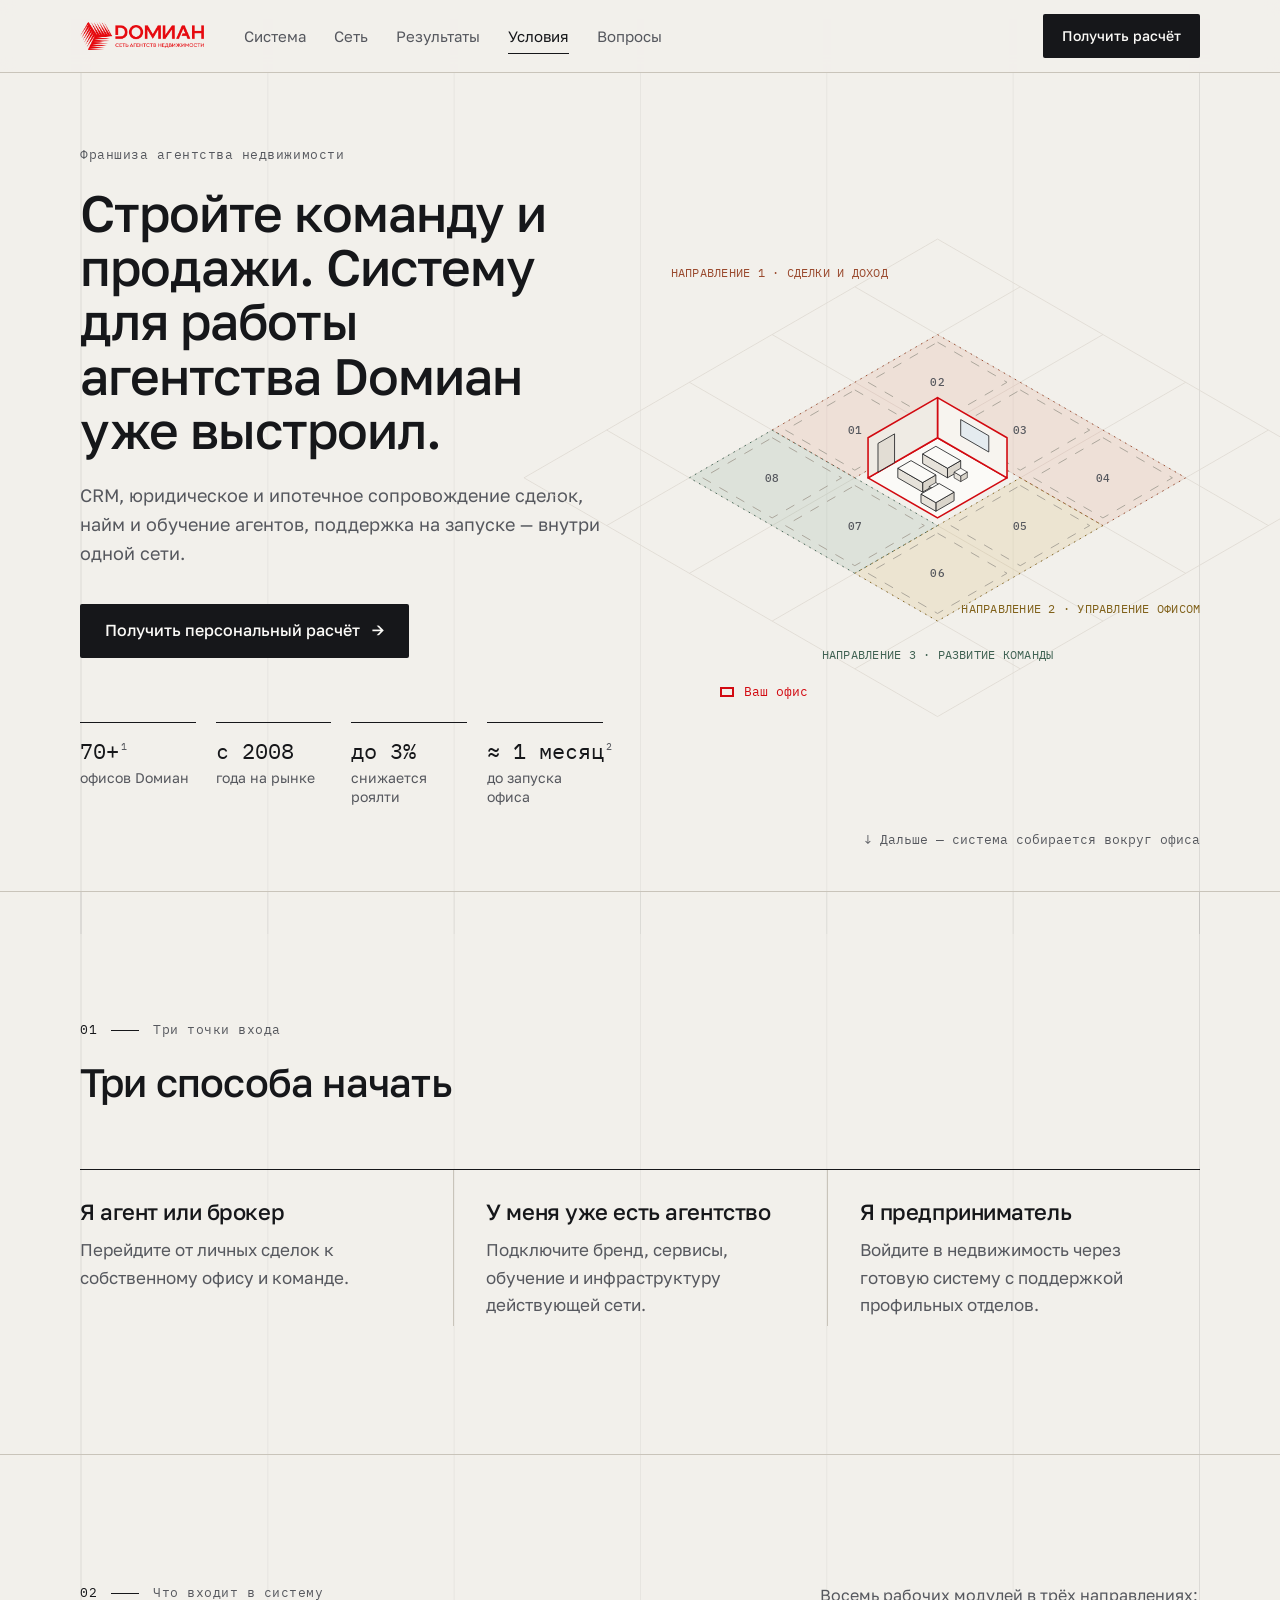
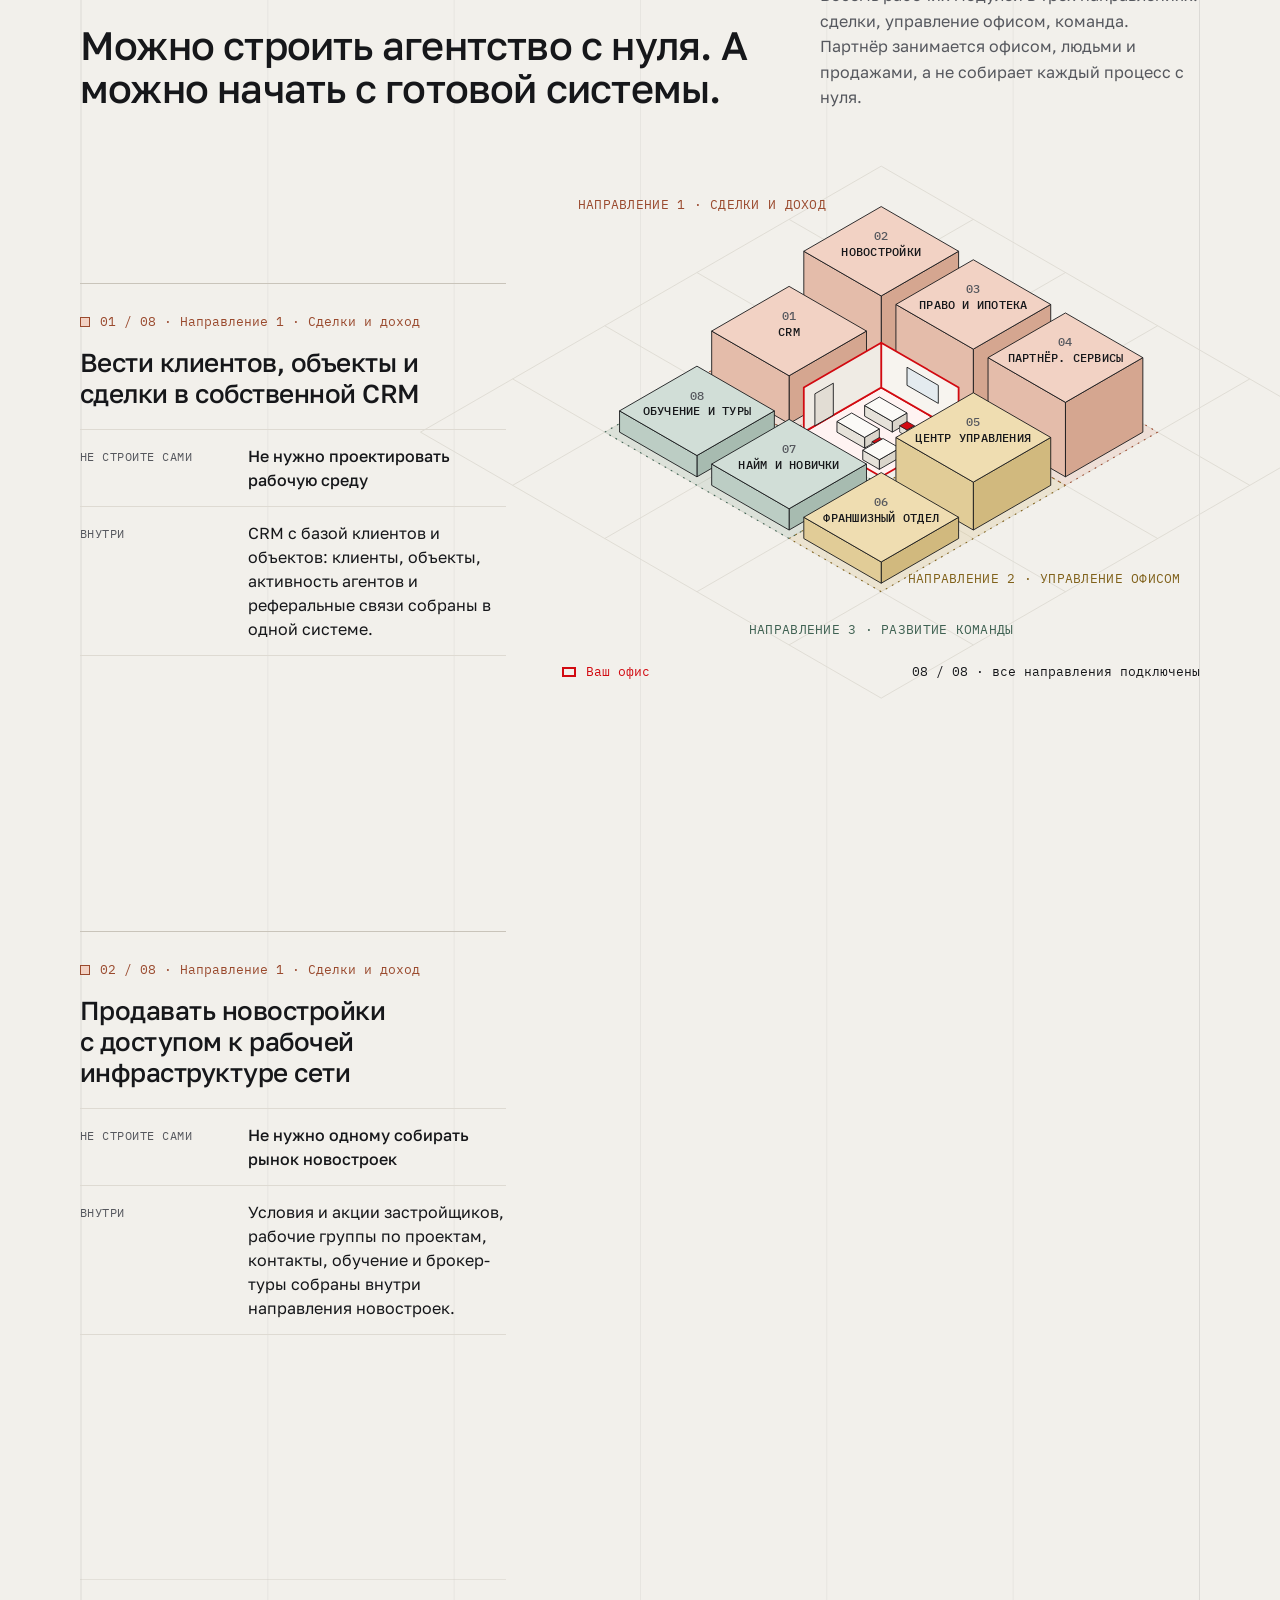
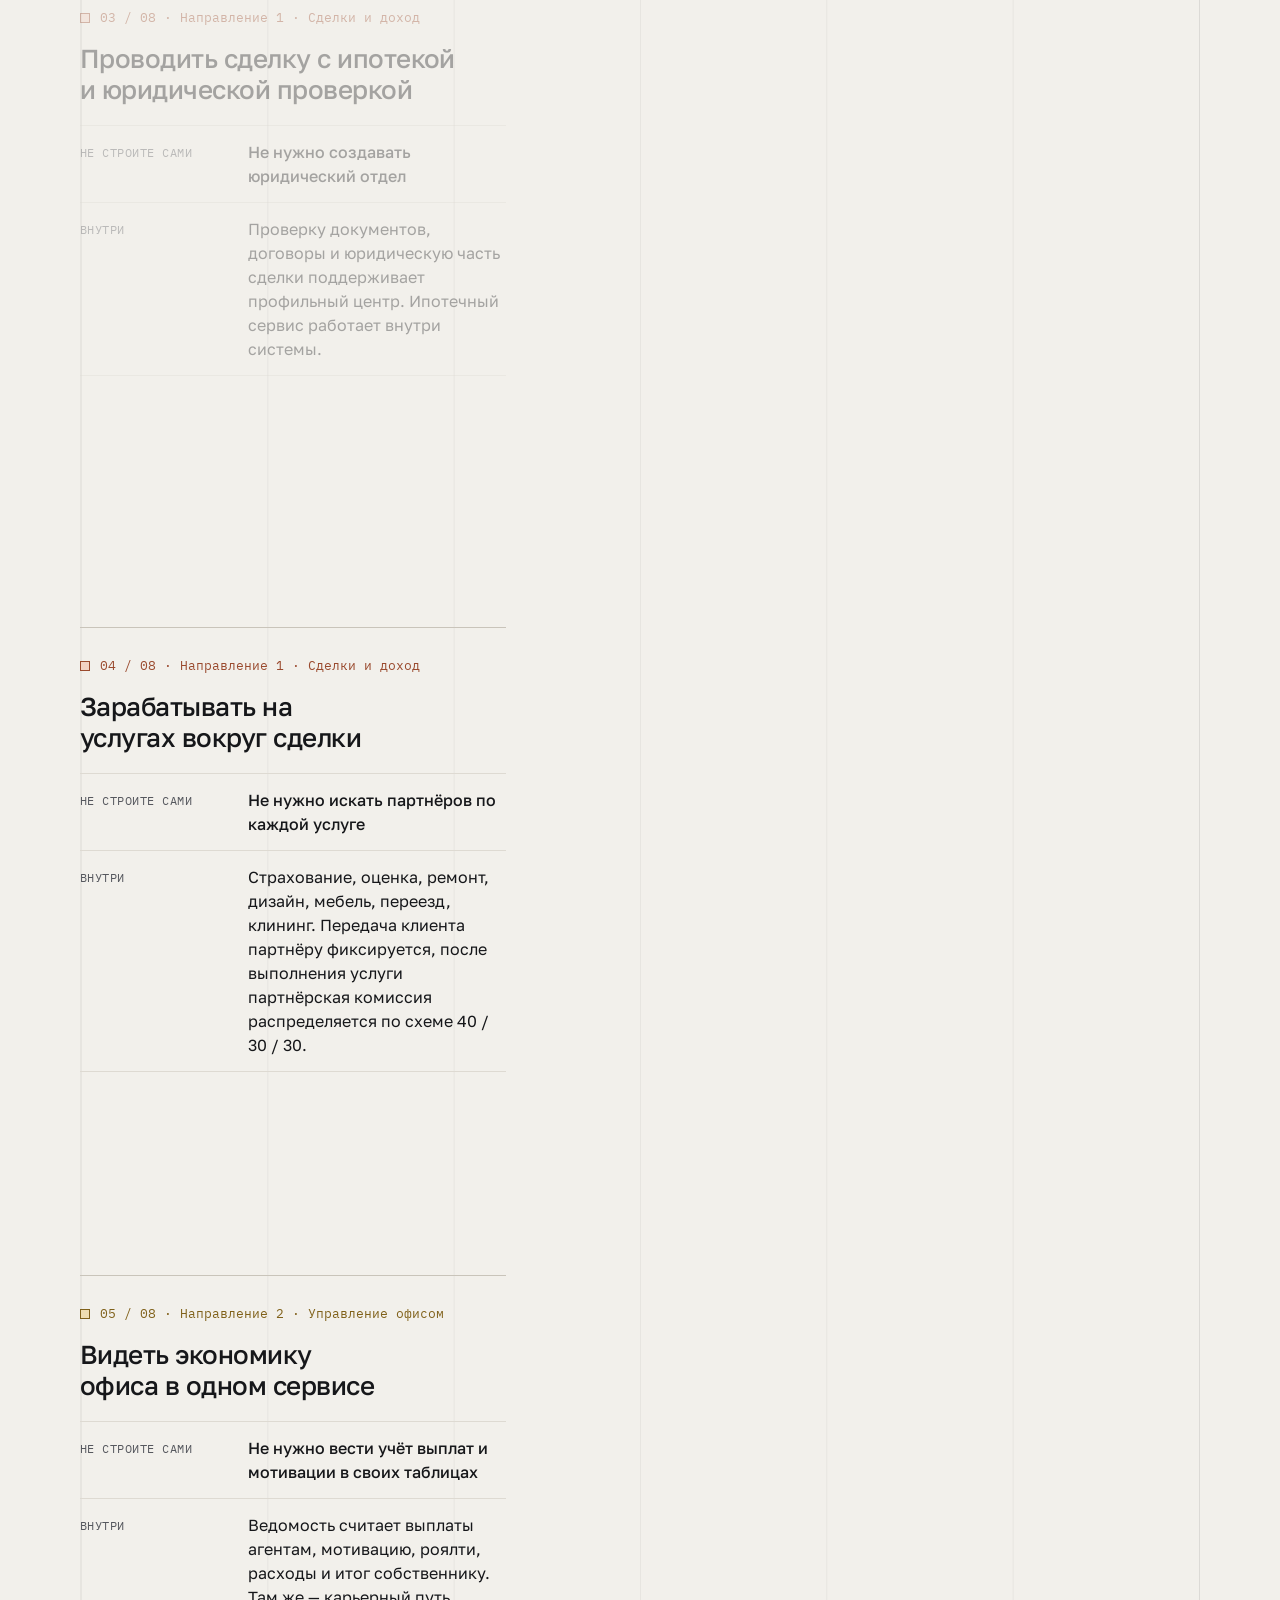
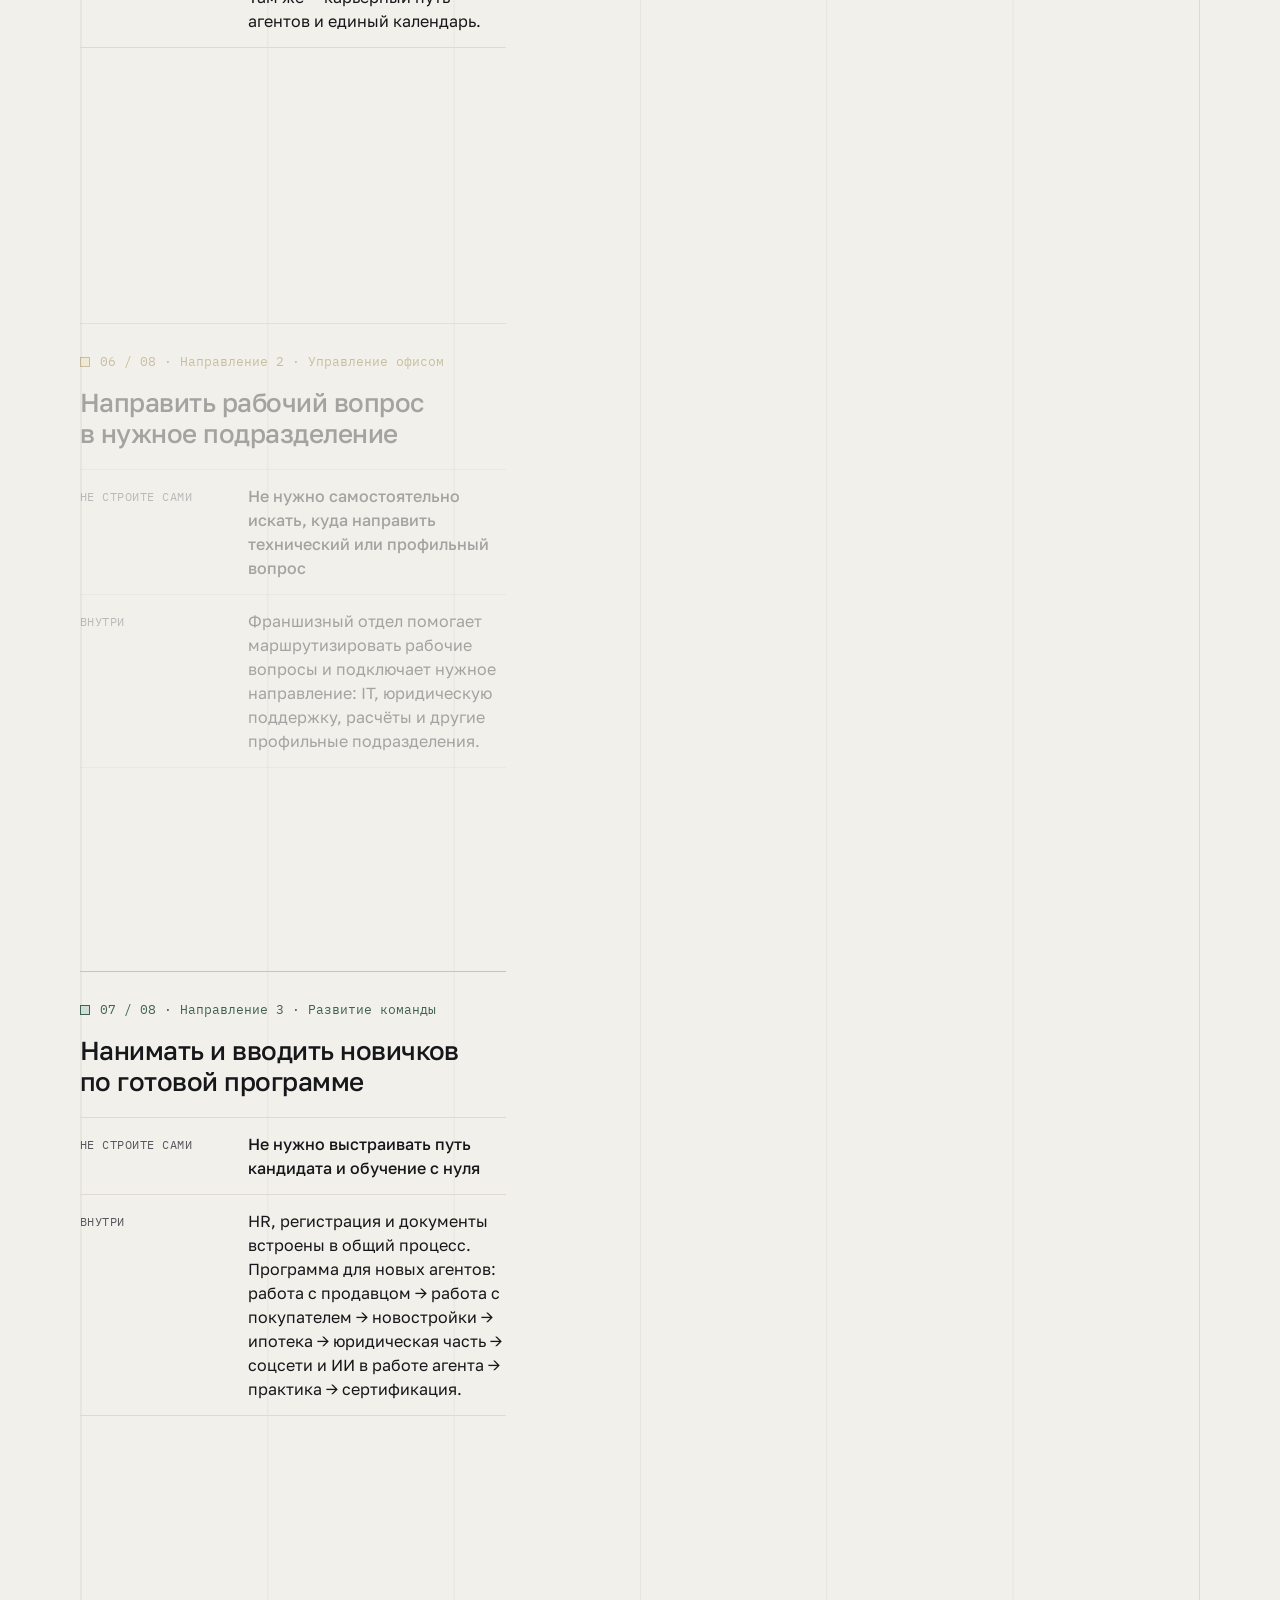
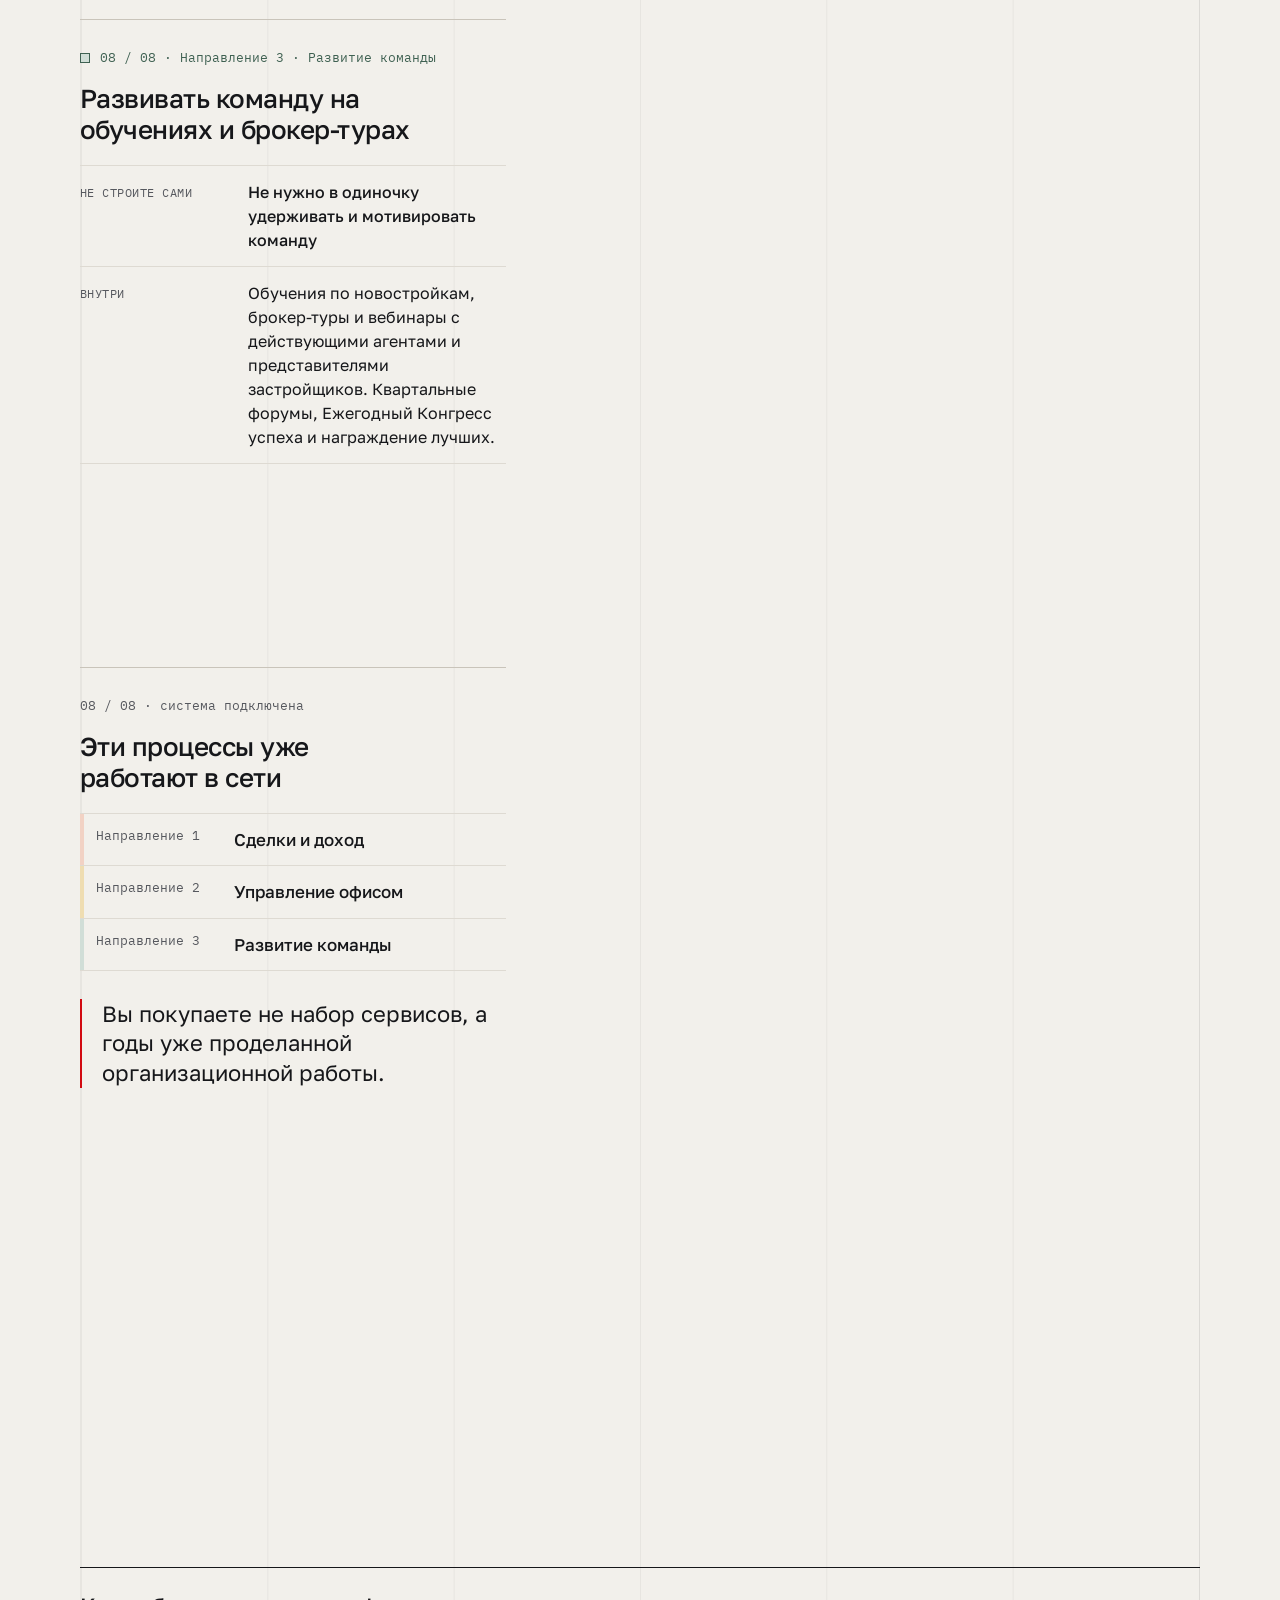
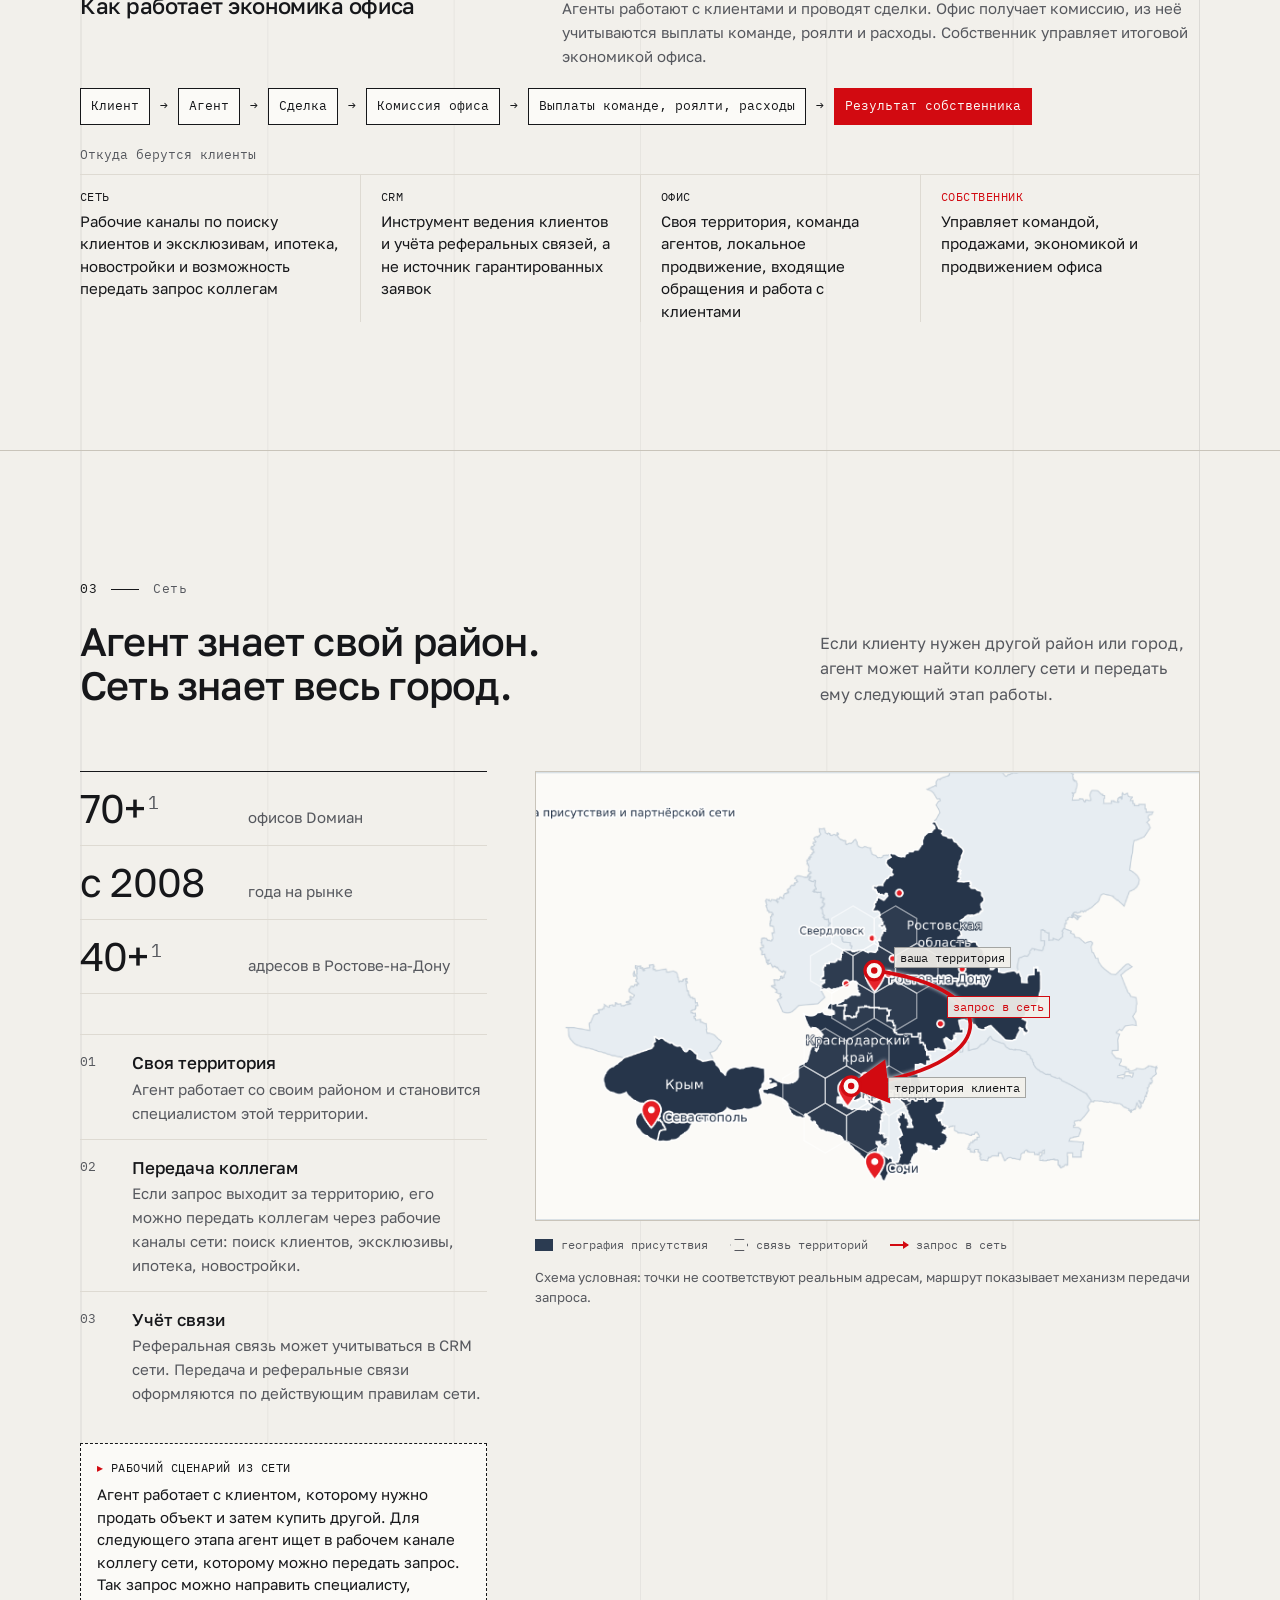
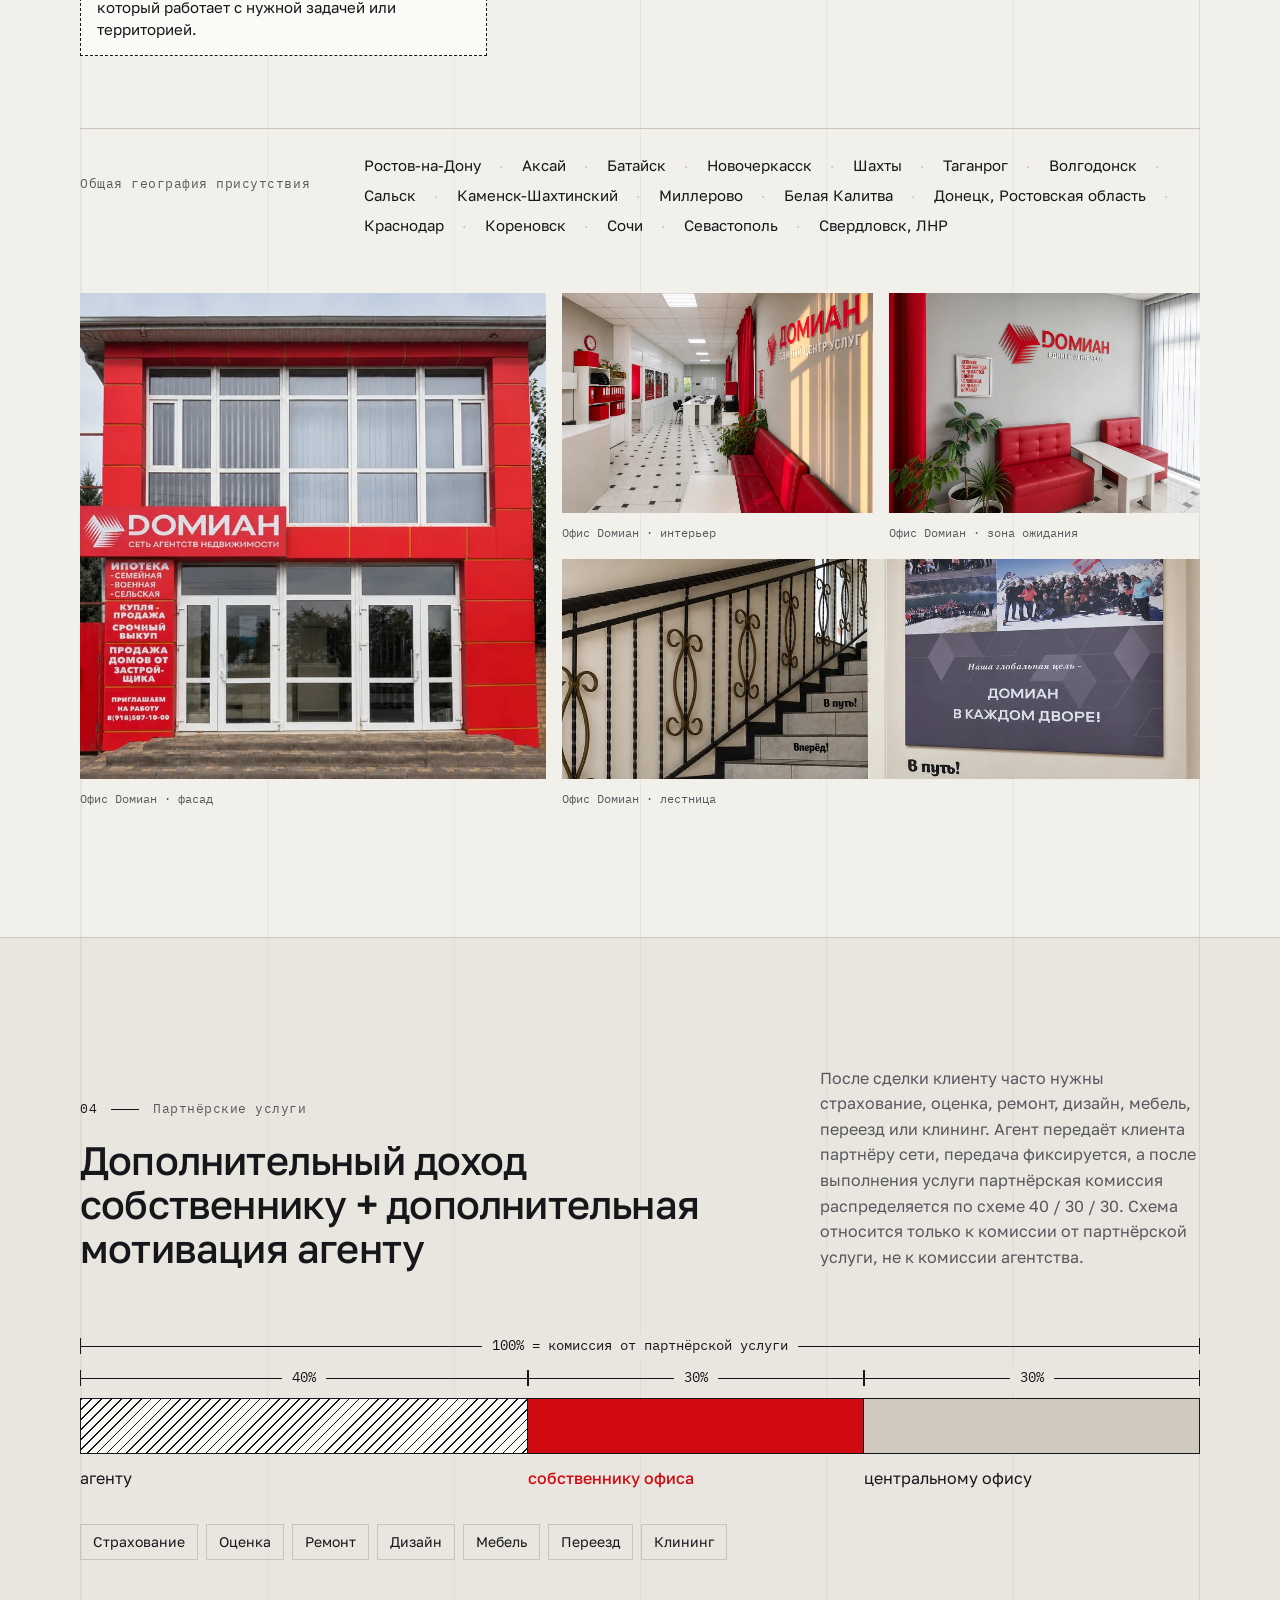
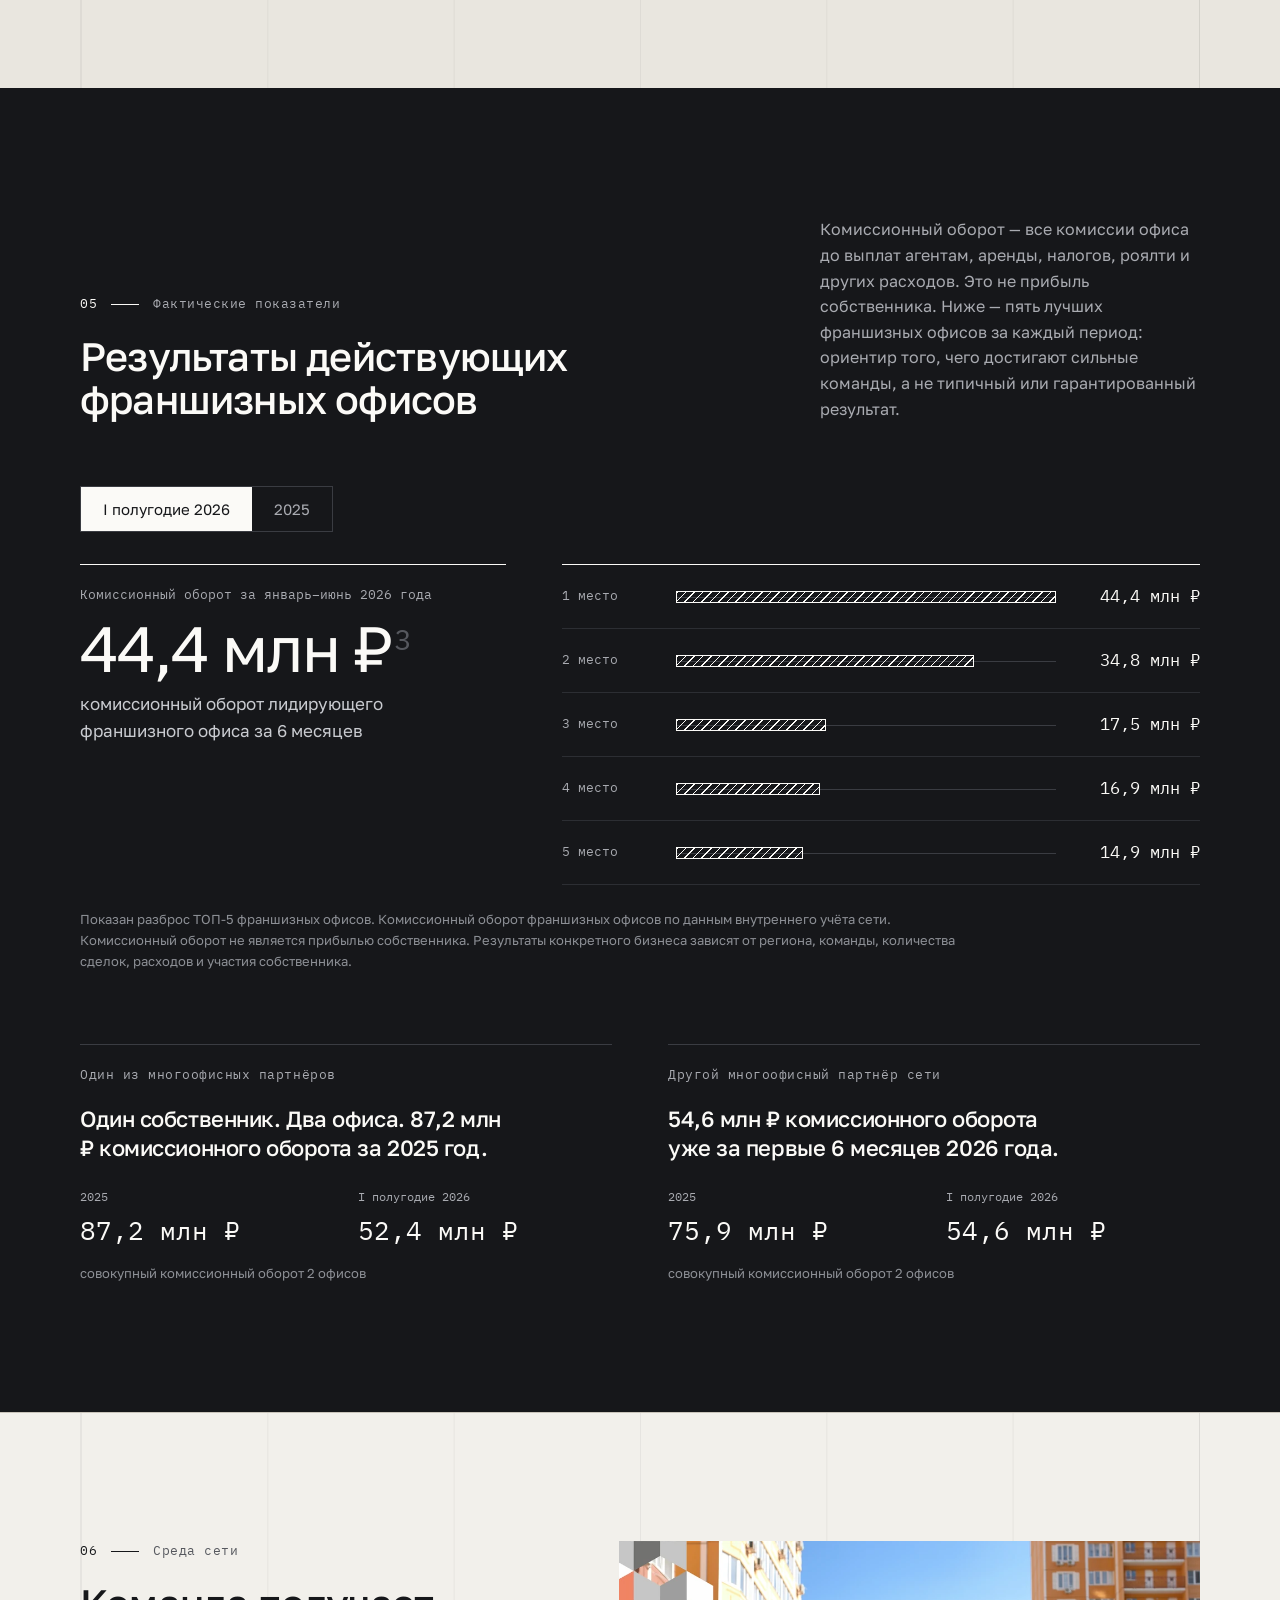
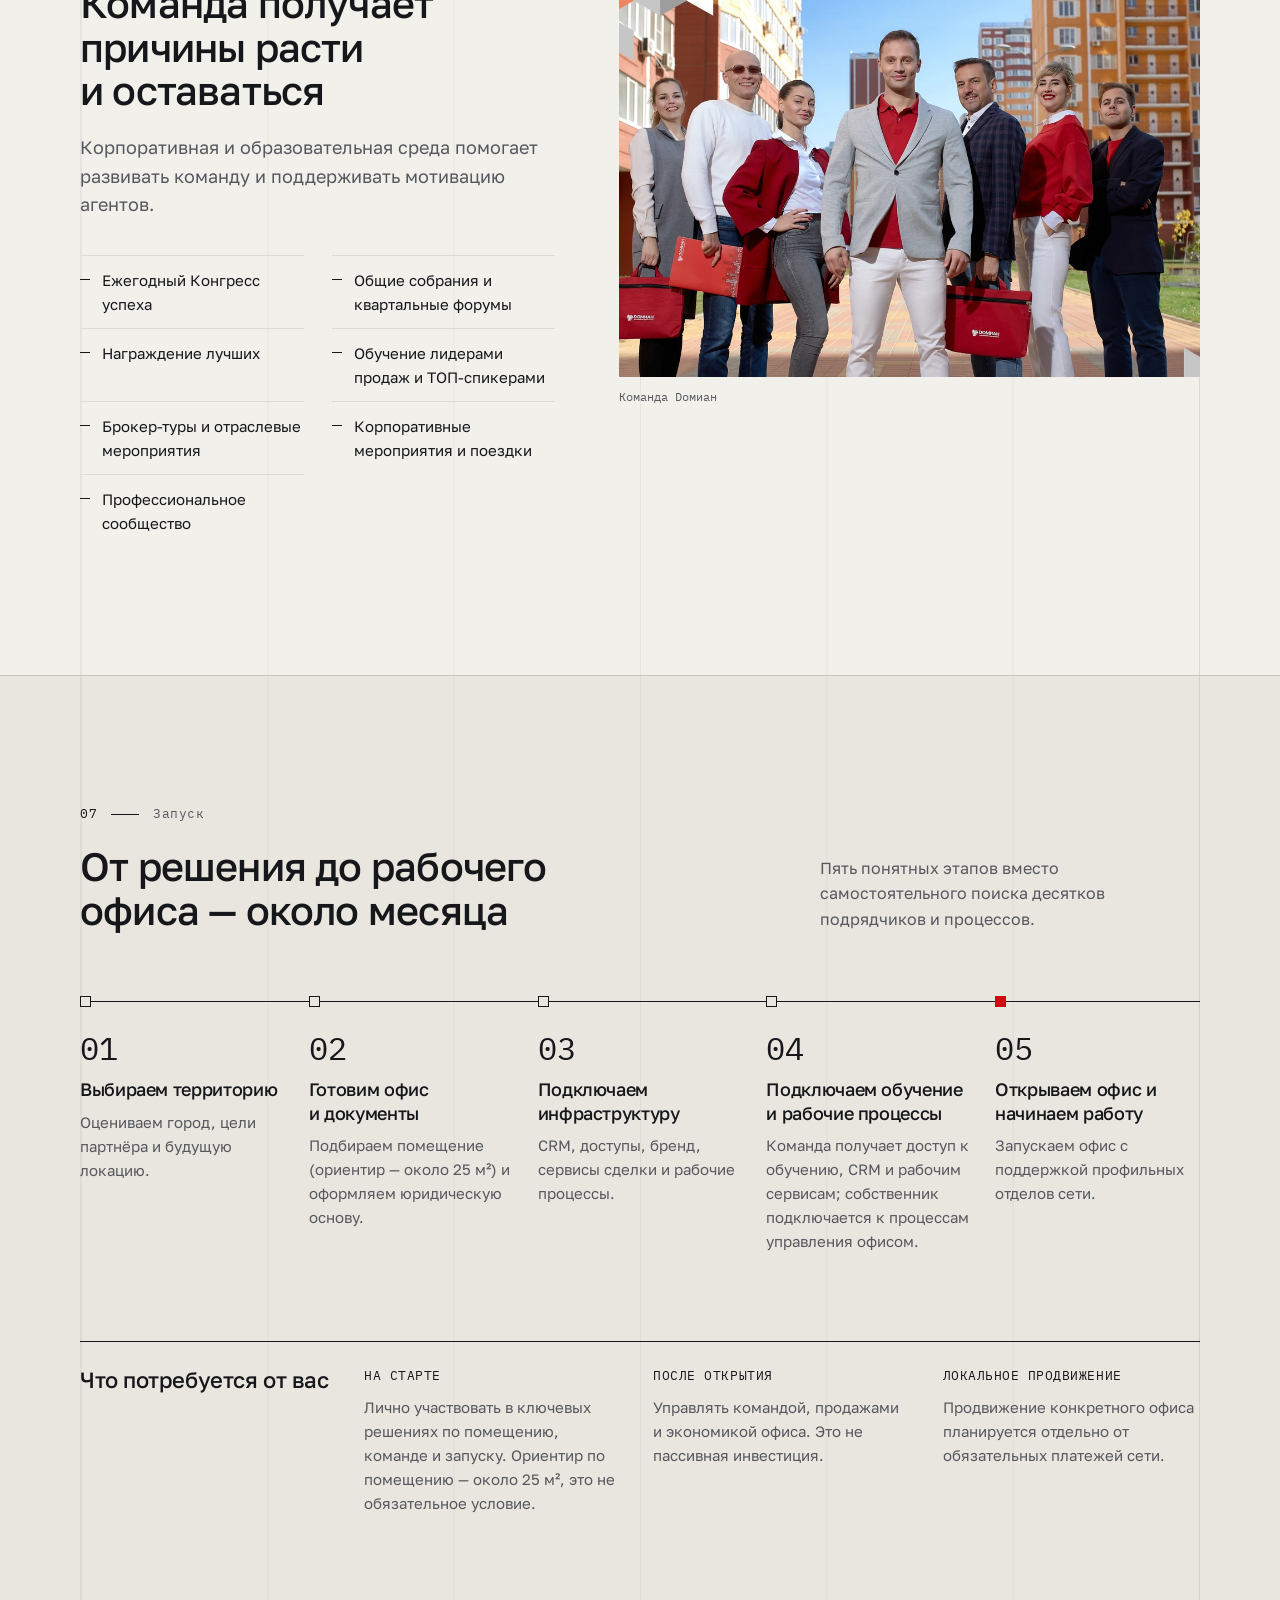
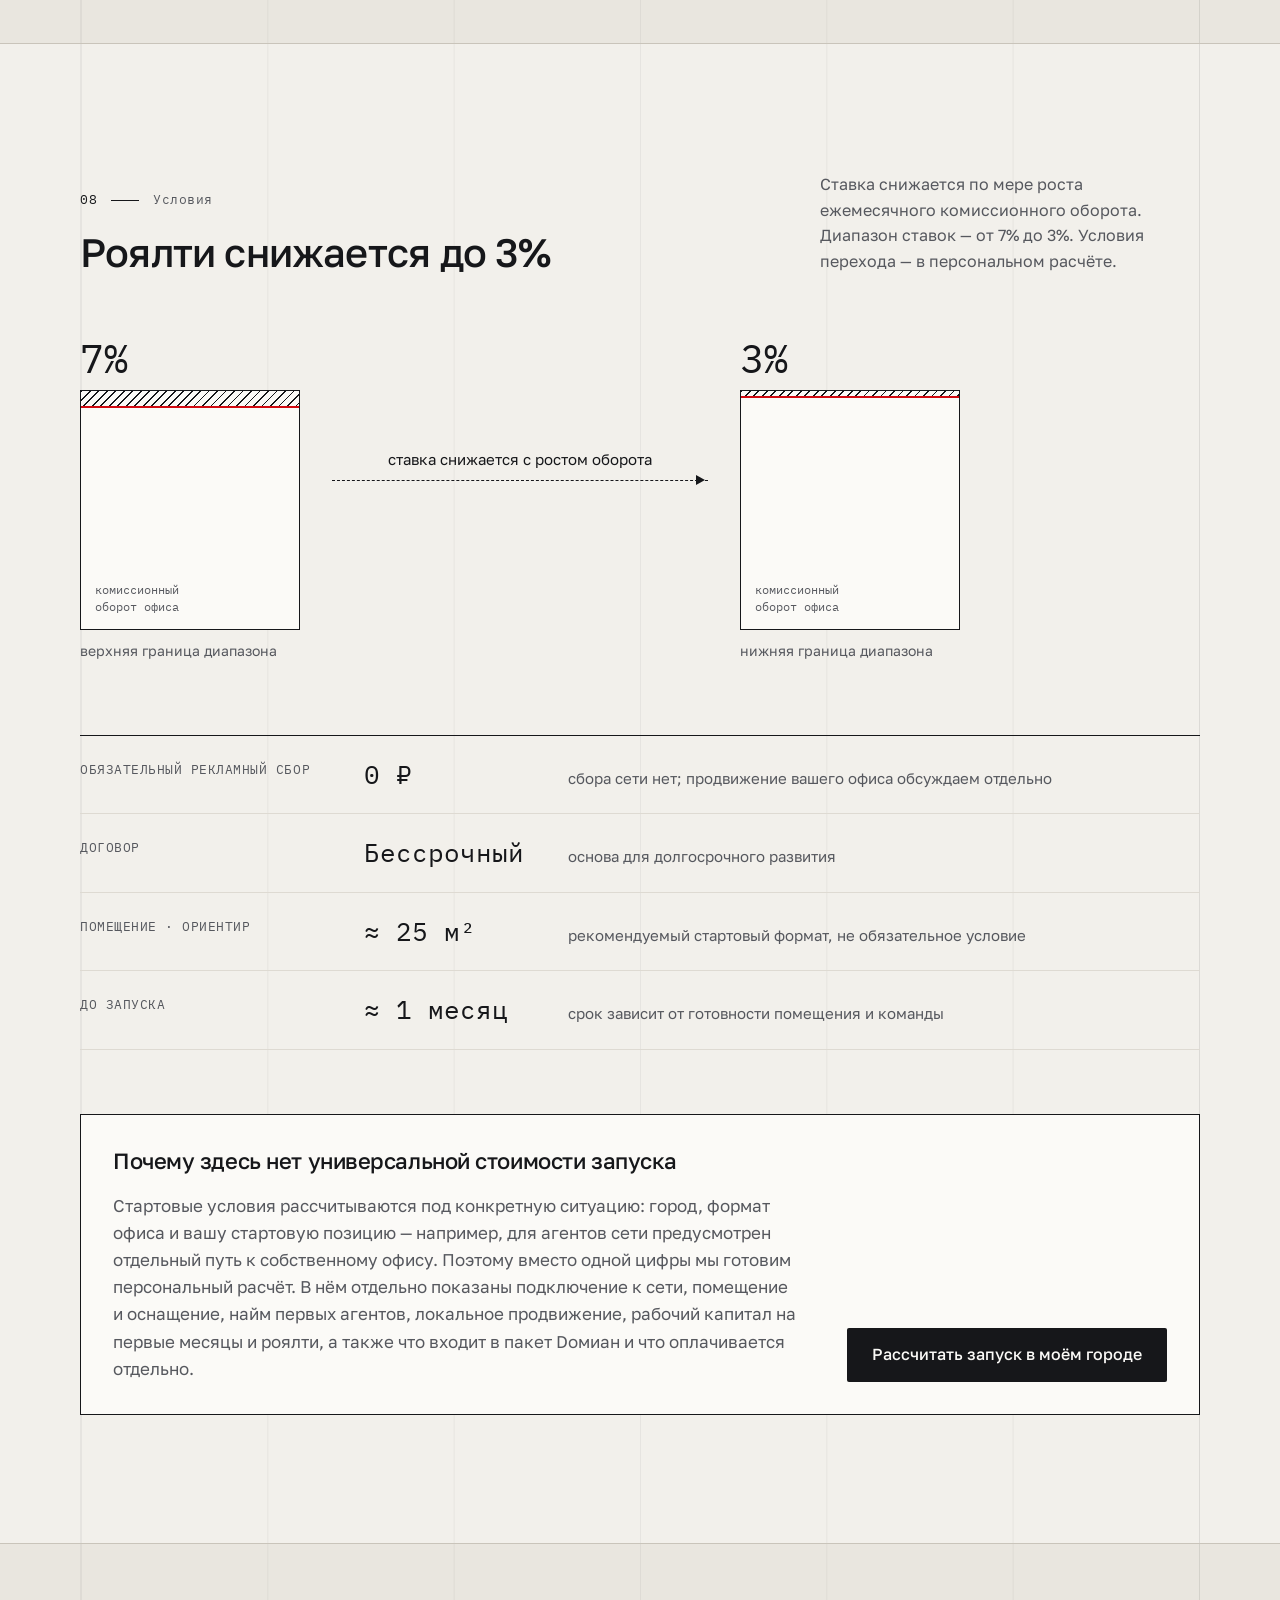
==== index.html @ 67748fcd "Сеть: объединить карту и уточнить клиентский сценарий" ====
<!DOCTYPE html>
<html lang="ru">
<head>
  <meta charset="utf-8">
  <meta name="viewport" content="width=device-width, initial-scale=1">
  <meta name="theme-color" content="#F2F0EB">
  <meta name="description" content="Франшиза агентства недвижимости Dомиан: собственный офис внутри работающей системы — собственная CRM, юридический и ипотечный сервисы, обучение, HR, новостройки и сеть 70+ офисов.">
  <meta property="og:type" content="website">
  <meta property="og:locale" content="ru_RU">
  <meta property="og:title" content="Франшиза агентства недвижимости Dомиан">
  <meta property="og:description" content="Собственный офис внутри работающей системы Dомиан: инфраструктура, сеть и поддержка на каждом этапе.">
  <meta name="twitter:card" content="summary_large_image">
  <title>Франшиза агентства недвижимости Dомиан</title>
  <link rel="icon" href="assets/images/favicon.svg" type="image/svg+xml">
  <link rel="preconnect" href="https://fonts.googleapis.com">
  <link rel="preconnect" href="https://fonts.gstatic.com" crossorigin>
  <link rel="stylesheet" href="https://fonts.googleapis.com/css2?family=Golos+Text:wght@400;500;600&family=IBM+Plex+Mono:wght@400;500&display=swap">
  <link rel="stylesheet" href="assets/css/styles.css?v=20260927-final1">
  <script src="assets/js/content.js?v=20260927-final1" defer></script>
  <script src="assets/js/app.js?v=20260927-final1" defer></script>
</head>
<body>
  <a class="skip-link" href="#main-content">Перейти к содержанию</a>

  <header class="site-header" data-header>
    <div class="container header-inner">
      <a class="brand" href="#top" aria-label="Dомиан — на главную">
        <img src="assets/images/logo-domian-red.png" alt="Dомиан — сеть агентств недвижимости" width="828" height="186">
      </a>
      <nav class="desktop-nav" aria-label="Основная навигация">
        <a href="#system">Система</a>
        <a href="#network">Сеть</a>
        <a href="#results">Результаты</a>
        <a href="#conditions">Условия</a>
        <a href="#faq">Вопросы</a>
      </nav>
      <a class="header-pdf" data-pdf hidden><span data-cta-label="pdf">Скачать подробное КП</span></a>
      <a class="button button-ink header-cta" href="#contact"><span>Получить расчёт</span></a>
      <button class="menu-toggle" type="button" aria-expanded="false" aria-controls="mobile-menu" aria-label="Открыть меню"><span></span><span></span><span></span></button>
    </div>
    <nav class="mobile-nav" id="mobile-menu" aria-label="Мобильная навигация" hidden>
      <div class="container mobile-nav-inner">
        <a href="#entry">Кому подходит</a>
        <a href="#system">Что входит в систему</a>
        <a href="#network">Сеть</a>
        <a href="#results">Результаты офисов</a>
        <a href="#launch">Запуск</a>
        <a href="#conditions">Условия</a>
        <a href="#faq">Вопросы</a>
        <a href="#contact">Получить расчёт</a>
      </div>
    </nav>
  </header>

  <main id="main-content">
    <!-- 01 · Вход -->
    <section class="hero" id="top" aria-labelledby="hero-title">
      <div class="container hero-layout">
        <div class="hero-copy">
          <p class="kicker">Франшиза агентства недвижимости</p>
          <h1 id="hero-title">Стройте команду и продажи. Систему для работы агентства Dомиан уже выстроил.</h1>
          <p class="hero-lead">CRM, юридическое и ипотечное сопровождение сделок, найм и обучение агентов, поддержка на запуске — внутри одной сети.</p>
          <div class="hero-actions">
            <a class="button button-ink" href="#contact"><span data-cta-label="primary">Получить персональный расчёт</span><span aria-hidden="true">→</span></a>
            <a class="text-link" data-pdf hidden><span data-cta-label="pdf">Скачать подробное КП</span></a>
          </div>
          <dl class="facts" id="hero-facts" aria-label="Основные показатели франшизы"></dl>
          <p class="membership" id="membership"></p>
        </div>
        <figure class="hero-plan" aria-hidden="true">
          <div class="iso" id="hero-iso"></div>
          <figcaption class="office-key">Ваш офис</figcaption>
        </figure>
      </div>
      <p class="container scroll-hint" aria-hidden="true">↓ Дальше — система собирается вокруг офиса</p>
    </section>

    <!-- Три точки входа -->
    <section class="section" id="entry" aria-labelledby="entry-title">
      <div class="container">
        <header class="section-head">
          <p class="kicker"><span class="kicker-num">01</span>Три точки входа</p>
          <h2 id="entry-title">Три способа начать</h2>
        </header>
        <div class="entry-grid">
          <article><h3>Я агент или брокер</h3><p>Перейдите от личных сделок к собственному офису и команде.</p></article>
          <article><h3>У меня уже есть агентство</h3><p>Подключите бренд, сервисы, обучение и инфраструктуру действующей сети.</p></article>
          <article><h3>Я предприниматель</h3><p>Войдите в недвижимость через готовую систему с поддержкой профильных отделов.</p></article>
        </div>
      </div>
    </section>

    <!-- 02 · Система -->
    <section class="section system" id="system" aria-labelledby="system-title">
      <div class="container">
        <header class="section-head section-head-split">
          <div>
            <p class="kicker"><span class="kicker-num">02</span>Что входит в систему</p>
            <h2 id="system-title">Можно строить агентство с нуля. А можно начать с готовой системы.</h2>
          </div>
          <p>Восемь рабочих модулей в трёх направлениях: сделки, управление офисом, команда. Партнёр занимается офисом, людьми и продажами, а не собирает каждый процесс с нуля.</p>
        </header>
        <div class="system-layout">
          <div class="system-steps" id="system-steps"></div>
          <figure class="system-figure" aria-hidden="true">
            <div class="system-sticky">
              <div class="iso" id="system-iso"></div>
              <figcaption class="system-legend"><span class="office-key">Ваш офис</span><span id="system-legend"></span></figcaption>
            </div>
          </figure>
        </div>
        <div class="model" aria-labelledby="model-title">
          <div class="model-head">
            <h3 id="model-title">Как работает экономика офиса</h3>
            <p>Агенты работают с клиентами и проводят сделки. Офис получает комиссию, из неё учитываются выплаты команде, роялти и расходы. Собственник управляет итоговой экономикой офиса.</p>
          </div>
          <ol class="model-flow" aria-label="Путь денег в офисе">
            <li><span class="box">Клиент</span><span class="arr" aria-hidden="true">→</span></li>
            <li><span class="box">Агент</span><span class="arr" aria-hidden="true">→</span></li>
            <li><span class="box">Сделка</span><span class="arr" aria-hidden="true">→</span></li>
            <li><span class="box">Комиссия офиса</span><span class="arr" aria-hidden="true">→</span></li>
            <li><span class="box">Выплаты команде, роялти, расходы</span><span class="arr" aria-hidden="true">→</span></li>
            <li class="is-yours"><span class="box">Результат собственника</span></li>
          </ol>
          <div class="model-roles">
            <p class="model-roles-title">Откуда берутся клиенты</p>
            <dl>
              <div><dt>Сеть</dt><dd>Рабочие каналы по поиску клиентов и эксклюзивам, ипотека, новостройки и возможность передать запрос коллегам</dd></div>
              <div><dt>CRM</dt><dd>Инструмент ведения клиентов и учёта реферальных связей, а не источник гарантированных заявок</dd></div>
              <div><dt>Офис</dt><dd>Своя территория, команда агентов, локальное продвижение, входящие обращения и работа с клиентами</dd></div>
              <div class="is-yours"><dt>Собственник</dt><dd>Управляет командой, продажами, экономикой и продвижением офиса</dd></div>
            </dl>
          </div>
        </div>
      </div>
    </section>

    <!-- 03 · Сеть -->
    <section class="section network" id="network" aria-labelledby="network-title">
      <div class="container">
        <header class="section-head section-head-split">
          <div>
            <p class="kicker"><span class="kicker-num">03</span>Сеть</p>
            <h2 id="network-title">Агент знает свой район. Сеть знает весь город.</h2>
          </div>
          <p>Если клиенту нужен другой район или город, агент может найти коллегу сети и передать ему следующий этап работы.</p>
        </header>
        <div class="network-layout">
          <div class="network-copy">
            <dl class="metrics" id="network-metrics"></dl>
            <ol class="route-steps">
              <li><span>01</span><div><strong>Своя территория</strong><p>Агент работает со своим районом и становится специалистом этой территории.</p></div></li>
              <li><span>02</span><div><strong>Передача коллегам</strong><p>Если запрос выходит за территорию, его можно передать коллегам через рабочие каналы сети: поиск клиентов, эксклюзивы, ипотека, новостройки.</p></div></li>
              <li><span>03</span><div><strong>Учёт связи</strong><p>Реферальная связь может учитываться в CRM сети. Передача и реферальные связи оформляются по действующим правилам сети.</p></div></li>
            </ol>
            <aside class="field-note" aria-label="Рабочий сценарий из сети">
              <p class="field-note-label">Рабочий сценарий из сети</p>
              <p>Агент работает с клиентом, которому нужно продать объект и затем купить другой. Для следующего этапа агент ищет в рабочем канале коллегу сети, которому можно передать запрос. Так запрос можно направить специалисту, который работает с нужной задачей или территорией.</p>
            </aside>
          </div>
          <figure class="density">
            <div class="density-map" role="img" aria-label="Схема географии присутствия Dомиан: выделены Ростовская область, Краснодарский край и Крым. Сотовая сетка показывает связь территорий, маршрут — как запрос можно направить из одной территории в другую через сеть.">
              <svg class="network-map-svg" viewBox="0 0 2130 970" preserveAspectRatio="xMidYMid slice" xmlns="http://www.w3.org/2000/svg" focusable="false" aria-hidden="true">
                <defs>
                  <polygon id="network-hex" points="0,-54 46,-27 46,27 0,54 -46,27 -46,-27"></polygon>
                  <marker id="network-arrow" markerWidth="14" markerHeight="14" refX="11" refY="7" orient="auto" markerUnits="strokeWidth">
                    <path d="M1 1 12 7 1 13Z"></path>
                  </marker>
                </defs>
                <image href="assets/images/presence-map.png" x="0" y="0" width="2130" height="970" preserveAspectRatio="none"></image>
                <g class="network-hexes" aria-hidden="true">
                  <use href="#network-hex" transform="translate(1080 425)"></use>
                  <use href="#network-hex" transform="translate(988 425)"></use>
                  <use href="#network-hex" transform="translate(1034 344)"></use>
                  <use href="#network-hex" transform="translate(1126 344)"></use>
                  <use href="#network-hex" transform="translate(1172 425)"></use>
                  <use href="#network-hex" transform="translate(1126 506)"></use>
                  <use href="#network-hex" transform="translate(1034 506)"></use>
                  <use href="#network-hex" transform="translate(1020 690)"></use>
                  <use href="#network-hex" transform="translate(928 690)"></use>
                  <use href="#network-hex" transform="translate(974 609)"></use>
                  <use href="#network-hex" transform="translate(1066 609)"></use>
                  <use href="#network-hex" transform="translate(1112 690)"></use>
                  <use href="#network-hex" transform="translate(1066 771)"></use>
                  <use href="#network-hex" transform="translate(974 771)"></use>
                </g>
                <path class="network-route" pathLength="1" marker-end="url(#network-arrow)" d="M1080 430 C1370 470 1360 640 1030 680"></path>
                <g class="network-node network-node-source" transform="translate(1080 430)">
                  <circle r="20"></circle><circle r="7"></circle>
                </g>
                <g class="network-node network-node-target" transform="translate(1030 680)">
                  <circle r="20"></circle><circle r="7"></circle>
                </g>
              </svg>
              <span class="network-map-label network-map-label-source" aria-hidden="true">ваша территория</span>
              <span class="network-map-label network-map-label-route" aria-hidden="true">запрос в сеть</span>
              <span class="network-map-label network-map-label-target" aria-hidden="true">территория клиента</span>
            </div>
            <ul class="network-map-legend" aria-label="Условные обозначения карты">
              <li><span class="legend-region" aria-hidden="true"></span>география присутствия</li>
              <li><span class="legend-hex" aria-hidden="true"></span>связь территорий</li>
              <li><span class="legend-route" aria-hidden="true"></span>запрос в сеть</li>
            </ul>
            <figcaption>Схема условная: точки не соответствуют реальным адресам, маршрут показывает механизм передачи запроса.</figcaption>
          </figure>
        </div>
        <div class="geography">
          <p class="kicker">Общая география присутствия</p>
          <ul id="city-list" aria-label="Города общей географии присутствия"></ul>
        </div>
        <div class="photo-strip" aria-label="Реальная инфраструктура сети">
          <figure><img src="assets/images/office-shakhty-facade-960.webp" srcset="assets/images/office-shakhty-facade-960.webp 960w, assets/images/office-shakhty-facade-1448.webp 1448w" sizes="(max-width: 700px) 78vw, 30vw" alt="Фасад офиса Dомиан" width="960" height="720" loading="lazy" decoding="async"><figcaption>Офис Dомиан · фасад</figcaption></figure>
          <figure><img src="assets/images/office-shakhty-interior.webp" alt="Интерьер офиса Dомиан" width="1200" height="900" loading="lazy" decoding="async"><figcaption>Офис Dомиан · интерьер</figcaption></figure>
          <figure><img src="assets/images/office-shakhty-waiting-area.webp" alt="Зона ожидания в офисе Dомиан" width="1200" height="900" loading="lazy" decoding="async"><figcaption>Офис Dомиан · зона ожидания</figcaption></figure>
          <figure><img src="assets/images/office-shakhty-staircase.webp" alt="Лестница в офисе Dомиан с мотивирующими надписями" width="1200" height="900" loading="lazy" decoding="async"><figcaption>Офис Dомиан · лестница</figcaption></figure>
        </div>
      </div>
    </section>

    <!-- Партнёрские услуги -->
    <section class="section section-tint" id="services" aria-labelledby="services-title">
      <div class="container">
        <header class="section-head section-head-split">
          <div>
            <p class="kicker"><span class="kicker-num">04</span>Партнёрские услуги</p>
            <h2 id="services-title">Дополнительный доход собственнику + дополнительная мотивация агенту</h2>
          </div>
          <p>После сделки клиенту часто нужны страхование, оценка, ремонт, дизайн, мебель, переезд или клининг. Агент передаёт клиента партнёру сети, передача фиксируется, а после выполнения услуги партнёрская комиссия распределяется по схеме 40 / 30 / 30. Схема относится только к комиссии от партнёрской услуги, не к комиссии агентства.</p>
        </header>
        <div class="split" id="partner-split" aria-label="Распределение комиссии от партнёрской услуги"></div>
        <ul class="chips" id="service-list" aria-label="Категории партнёрских услуг"></ul>
      </div>
    </section>

    <!-- Результаты -->
    <section class="section section-dark results" id="results" aria-labelledby="results-title">
      <div class="container">
        <header class="section-head section-head-split">
          <div>
            <p class="kicker"><span class="kicker-num">05</span>Фактические показатели</p>
            <h2 id="results-title">Результаты действующих франшизных офисов</h2>
          </div>
          <p>Комиссионный оборот — все комиссии офиса до выплат агентам, аренды, налогов, роялти и других расходов. Это не прибыль собственника. Ниже — пять лучших франшизных офисов за каждый период: ориентир того, чего достигают сильные команды, а не типичный или гарантированный результат.</p>
        </header>
        <div class="tabs" role="tablist" aria-label="Период рейтинга">
          <button id="performance-tab-h1_2026" role="tab" type="button" aria-selected="true" aria-controls="performance-panel-h1_2026">I полугодие 2026</button>
          <button id="performance-tab-year_2025" role="tab" type="button" aria-selected="false" aria-controls="performance-panel-year_2025" tabindex="-1">2025</button>
        </div>
        <div id="performance-panels"></div>
        <p class="footnote-line" id="results-note"></p>
        <div class="cases" id="multi-office-cases"></div>
      </div>
    </section>

    <!-- Истории (появятся с согласиями) -->
    <section class="section" id="stories" aria-labelledby="stories-title" hidden>
      <div class="container">
        <header class="section-head"><p class="kicker">Собственники сети</p><h2 id="stories-title">Путь партнёров внутри системы</h2></header>
        <div class="stories" id="stories-list"></div>
      </div>
    </section>

    <!-- Среда -->
    <section class="section team" id="team" aria-labelledby="team-title">
      <div class="container team-layout">
        <div>
          <p class="kicker"><span class="kicker-num">06</span>Среда сети</p>
          <h2 id="team-title">Команда получает причины расти и оставаться</h2>
          <p class="lead">Корпоративная и образовательная среда помогает развивать команду и поддерживать мотивацию агентов.</p>
          <ul class="ticks"><li>Ежегодный Конгресс успеха</li><li>Общие собрания и квартальные форумы</li><li>Награждение лучших</li><li>Обучение лидерами продаж и ТОП-спикерами</li><li>Брокер-туры и отраслевые мероприятия</li><li>Корпоративные мероприятия и поездки</li><li>Профессиональное сообщество</li></ul>
        </div>
        <figure class="photo">
          <img src="assets/images/for-hero-1280.webp" srcset="assets/images/for-hero-1280.webp 1280w, assets/images/for-hero-2560.webp 2560w" sizes="(max-width: 960px) 100vw, 50vw" alt="Команда Dомиан у жилого комплекса" width="1280" height="783" loading="lazy" decoding="async">
          <figcaption>Команда Dомиан</figcaption>
        </figure>
      </div>
    </section>

    <!-- Что потребуется + запуск -->
    <section class="section section-tint" id="launch" aria-labelledby="launch-title">
      <div class="container">
        <header class="section-head section-head-split">
          <div>
            <p class="kicker"><span class="kicker-num">07</span>Запуск</p>
            <h2 id="launch-title">От решения до рабочего офиса — около месяца</h2>
          </div>
          <p>Пять понятных этапов вместо самостоятельного поиска десятков подрядчиков и процессов.</p>
        </header>
        <ol class="timeline" id="launch-steps"></ol>
        <div class="requirements">
          <h3>Что потребуется от вас</h3>
          <dl id="requirements"></dl>
        </div>
      </div>
    </section>

    <!-- Условия -->
    <section class="section conditions" id="conditions" aria-labelledby="conditions-title">
      <div class="container">
        <header class="section-head section-head-split">
          <div>
            <p class="kicker"><span class="kicker-num">08</span>Условия</p>
            <h2 id="conditions-title">Роялти снижается до 3%</h2>
          </div>
          <p>Ставка снижается по мере роста ежемесячного комиссионного оборота. Диапазон ставок — от 7% до 3%. Условия перехода — в персональном расчёте.</p>
        </header>
        <div class="royalty" aria-label="Диапазон ставок роялти: от 7% до 3%">
          <div class="royalty-col" style="--rate: 7"><strong>7%</strong><div class="royalty-bar"><i></i><span>комиссионный<br>оборот офиса</span></div><p>верхняя граница диапазона</p></div>
          <div class="royalty-arrow" aria-hidden="true"><span>ставка снижается с ростом оборота</span></div>
          <div class="royalty-col" style="--rate: 3"><strong>3%</strong><div class="royalty-bar"><i></i><span>комиссионный<br>оборот офиса</span></div><p>нижняя граница диапазона</p></div>
        </div>
        <dl class="spec" id="conditions-grid"></dl>
        <aside class="price-note">
          <h3>Почему здесь нет универсальной стоимости запуска</h3>
          <p id="price-note"></p>
          <a class="button button-ink" href="#contact"><span data-cta-label="city">Рассчитать запуск в моём городе</span></a>
        </aside>
      </div>
    </section>

    <!-- FAQ -->
    <section class="section section-tint faq" id="faq" aria-labelledby="faq-title">
      <div class="container faq-layout">
        <div>
          <p class="kicker"><span class="kicker-num">09</span>Вопросы</p>
          <h2 id="faq-title">Коротко о главном</h2>
          <p class="lead">Коротко о том, что чаще всего спрашивают перед первым разговором.</p>
          <a class="text-link" data-pdf hidden><span data-cta-label="pdf">Скачать подробное КП</span></a>
        </div>
        <div class="faq-list">
          <details><summary>Чем франшиза отличается от самостоятельного агентства?<span aria-hidden="true"></span></summary><p>Партнёр подключается к работающей системе: CRM с базой клиентов и объектов, направление новостроек, юридическое и ипотечное сопровождение сделок, партнёрские сервисы, инструменты управления экономикой офиса, найм и обучение агентов, франшизный отдел и IT, а также сеть коллег для передачи запросов.</p></details>
          <details><summary>Откуда у офиса появляются клиенты?<span aria-hidden="true"></span></summary><p>Офис работает со своей территорией, входящими обращениями и локальным продвижением. Сеть дополняет это рабочими каналами по поиску клиентов и эксклюзивам, ипотеке и новостройкам, а также возможностью передать запрос коллегам или получить его от них. CRM помогает вести клиентов и учитывать реферальные связи, но не создаёт гарантированный поток заявок.</p></details>
          <details><summary>Можно ли масштабироваться до нескольких офисов?<span aria-hidden="true"></span></summary><p>Да, внутри сети есть реальные многоофисные партнёры. Возможность второго офиса зависит от результатов первого, готовности команды и опыта партнёра в управлении.</p></details>
          <details><summary>Какие результаты показывают действующие франшизные офисы?<span aria-hidden="true"></span></summary><p>В 2025 году ведущие франшизные офисы показали от 30,7 до 60,2 млн ₽ комиссионного оборота среди ТОП-5. В I полугодии 2026 года показатель лидера составил 44,4 млн ₽. Комиссионный оборот не является прибылью собственника.</p></details>
          <details><summary>Как рассчитывается роялти?<span aria-hidden="true"></span></summary><p>Ставка уменьшается по мере роста ежемесячного комиссионного оборота и может снижаться до 3%. Диапазон ставок — от 7% до 3%.</p></details>
          <details><summary>Как распределяется комиссия от партнёрских услуг?<span aria-hidden="true"></span></summary><p>40% партнёрской комиссии получает агент, 30% — собственник франшизного офиса, 30% — центральный офис.</p></details>
          <details><summary>Нужно ли иметь опыт в недвижимости?<span aria-hidden="true"></span></summary><p>Опыт полезен, но не обязателен. Предпринимателю важно лично включаться в запуск и управление; профильную подготовку и сервисы поддерживает система Dомиан.</p></details>
          <details><summary>Сколько времени занимает запуск?<span aria-hidden="true"></span></summary><p>Ориентир — около месяца. Фактический срок зависит от регистрации бизнеса, готовности помещения, подключения инфраструктуры и команды.</p></details>
        </div>
      </div>
    </section>

    <!-- Финал -->
    <section class="section section-red final" id="contact" aria-labelledby="contact-title">
      <div class="container final-layout">
        <div class="final-copy">
          <p class="kicker"><span class="kicker-num">10</span>Персональный следующий шаг</p>
          <h2 id="contact-title">Узнайте, какой офис Dомиан можно построить в вашем городе</h2>
          <p class="lead">Специалист франшизного отдела поможет оценить исходную ситуацию, территорию и составить персональный план запуска.</p>
          <ol class="after-steps" id="after-request"></ol>
        </div>
        <div class="final-side">
          <div class="iso iso-small" id="final-iso" aria-hidden="true"></div>
          <div class="contact-actions" id="contact-actions"></div>
          <a class="button button-line" data-pdf hidden><span data-cta-label="pdf">Скачать подробное КП</span></a>
          <div class="contact-form-wrap" id="contact-form-wrap" hidden></div>
          <div class="people" id="team-people" hidden></div>
        </div>
      </div>
    </section>

    <section class="notes" aria-label="Примечания">
      <div class="container"><h2 class="kicker">Примечания</h2><ol id="notes-list"></ol></div>
    </section>
  </main>

  <footer class="site-footer">
    <div class="container footer-inner">
      <div><a class="brand" href="#top"><img src="assets/images/logo-domian-red.png" alt="Dомиан" width="828" height="186"></a><p>Франшиза агентства недвижимости</p></div>
      <nav aria-label="Навигация в подвале"><a href="#system">Система</a><a href="#network">Сеть</a><a href="#results">Результаты</a><a href="#conditions">Условия</a><a href="#faq">Вопросы</a></nav>
      <div class="social-links" id="social-links"></div>
      <p>© <span id="current-year">2026</span> Dомиан</p>
    </div>
  </footer>

  <a class="sticky-cta" href="#contact"><span data-cta-label="primary">Получить персональный расчёт</span></a>
</body>
</html>
---- assets/css/styles.css ----
/*
 * Dомиан — франшиза. Визуальная система «чертёж → здание → сеть».
 * Бумага, графит, тонкие линии. Красный означает только «ваше»:
 * ваш офис, ваша доля, главное действие.
 */
:root {
  --tone-1: #9A4A2E;
  --tone-2: #80611A;
  --tone-3: #3F6152;
  --tone-1-bg: #F2D2C4;
  --tone-2-bg: #EFDDB1;
  --tone-3-bg: #D1DED7;
  --paper: #F2F0EB;
  --paper-2: #E9E6DF;
  --white: #FBFAF7;
  --ink: #16171A;
  --ink-2: #56585E;
  --line: #C9C4BA;
  --faint: #DEDAD2;
  --red: #D20A11;
  --red-dark: #A8070D;
  --grid: rgba(22, 23, 26, .05);

  --sans: "Golos Text", "Segoe UI", Arial, sans-serif;
  --mono: "IBM Plex Mono", "Consolas", monospace;
  --container: 1280px;
  --gutter: 80px;
  --pad: 128px;
  --header: 72px;
  --ease: cubic-bezier(.2, .7, .2, 1);
}

*, *::before, *::after { box-sizing: border-box; }
html { scroll-behavior: smooth; scroll-padding-top: calc(var(--header) + 12px); -webkit-text-size-adjust: 100%; }
body { margin: 0; min-width: 320px; color: var(--ink); background: var(--paper); font-family: var(--sans); font-size: 17px; line-height: 1.6; -webkit-font-smoothing: antialiased; overflow-x: hidden; }
body.menu-open { overflow: hidden; }
img { display: block; max-width: 100%; height: auto; }
a { color: inherit; }
button, input { font: inherit; color: inherit; }
:focus-visible { outline: 2px solid var(--red); outline-offset: 3px; }
::selection { color: var(--white); background: var(--ink); }
[hidden] { display: none !important; }
h1, h2, h3, p, ul, ol, dl, dd, figure, blockquote { margin: 0; }
h1, h2, h3 { font-weight: 500; letter-spacing: -.02em; text-wrap: balance; }
h2 { max-width: 820px; font-size: clamp(30px, 3.1vw, 46px); line-height: 1.1; }
h3 { font-size: 20px; line-height: 1.3; }
ul, ol { padding: 0; list-style: none; }
sup.fn { margin-left: 2px; font-family: var(--mono); font-size: .45em; font-weight: 400; vertical-align: super; }
sup.fn a { color: var(--ink-2); text-decoration: none; }
sup.fn a:hover { color: var(--red); }

.container { width: min(100% - 2 * var(--gutter), var(--container)); margin-inline: auto; }
.skip-link { position: fixed; z-index: 1000; top: 8px; left: 8px; padding: 10px 14px; color: var(--white); background: var(--ink); transform: translateY(-160%); }
.skip-link:focus { transform: none; }

/* ---------- Type helpers ---------- */
.kicker { display: flex; align-items: center; gap: 14px; margin-bottom: 20px; color: var(--ink-2); font-family: var(--mono); font-size: 13px; font-weight: 400; letter-spacing: .04em; }
.kicker-num { display: inline-flex; align-items: center; gap: 14px; color: var(--ink); }
.kicker-num::after { width: 28px; height: 1px; content: ""; background: currentColor; }
.lead { max-width: 560px; margin-top: 20px; color: var(--ink-2); font-size: 18px; }
.text-link { color: var(--ink); font-size: 16px; text-decoration: underline; text-underline-offset: 4px; text-decoration-thickness: 1px; }
.text-link:hover { color: var(--red); }

/* ---------- Buttons ---------- */
.button { display: inline-flex; min-height: 54px; padding: 15px 24px; align-items: center; justify-content: center; gap: 12px; border: 1px solid transparent; border-radius: 2px; font-size: 16px; font-weight: 500; line-height: 1.2; text-align: center; text-decoration: none; cursor: pointer; transition: background .2s ease, color .2s ease, border-color .2s ease; }
.button-ink { color: var(--white); background: var(--ink); }
.button-ink:hover { background: #000; }
.button-red { color: var(--white); background: var(--red); }
.button-red:hover { background: var(--red-dark); }
.button-line { color: var(--ink); border-color: var(--ink); background: transparent; }
.button-line:hover { color: var(--white); background: var(--ink); }

/* ---------- Header ---------- */
.site-header { position: sticky; z-index: 50; top: 0; background: rgba(242, 240, 235, .94); border-bottom: 1px solid var(--line); backdrop-filter: blur(8px); -webkit-backdrop-filter: blur(8px); }
.header-inner { display: flex; min-height: var(--header); align-items: center; gap: 40px; }
.brand img { width: 124px; }
.desktop-nav { display: flex; flex: 1; gap: 28px; }
.desktop-nav a { position: relative; padding: 6px 0; color: var(--ink-2); font-size: 15px; text-decoration: none; }
.desktop-nav a:hover, .desktop-nav a.is-active { color: var(--ink); }
.desktop-nav a.is-active::after { position: absolute; right: 0; bottom: 0; left: 0; height: 1px; content: ""; background: var(--ink); }
.header-pdf { color: var(--ink); font-size: 14px; text-decoration: underline; text-underline-offset: 4px; }
.header-cta { min-height: 44px; padding: 11px 18px; font-size: 14px; }
.menu-toggle { display: none; width: 44px; height: 44px; margin-left: auto; padding: 14px 12px; border: 1px solid var(--line); background: transparent; cursor: pointer; }
.menu-toggle span { display: block; height: 1.5px; margin-bottom: 5px; background: var(--ink); transition: transform .2s ease, opacity .2s ease; }
.menu-toggle span:last-child { margin: 0; }
.menu-toggle[aria-expanded="true"] span:nth-child(1) { transform: translateY(6.5px) rotate(45deg); }
.menu-toggle[aria-expanded="true"] span:nth-child(2) { opacity: 0; }
.menu-toggle[aria-expanded="true"] span:nth-child(3) { transform: translateY(-6.5px) rotate(-45deg); }
.mobile-nav { max-height: calc(100dvh - var(--header)); overflow: auto; border-top: 1px solid var(--line); background: var(--paper); }
.mobile-nav-inner { display: grid; padding-block: 8px 24px; }
.mobile-nav a { display: flex; min-height: 54px; align-items: center; justify-content: space-between; border-bottom: 1px solid var(--faint); font-size: 18px; text-decoration: none; }
.mobile-nav a::after { content: "→"; color: var(--ink-2); }

/* ---------- Sections & grid ---------- */
.section { position: relative; padding-block: var(--pad); border-top: 1px solid var(--line); }
.section > .container, .hero > .container { position: relative; }
.section:not(.section-dark):not(.section-red) > .container::before, .hero > .hero-layout::before {
  position: absolute; z-index: -1; inset: calc(var(--pad) * -1) 0; content: ""; pointer-events: none;
  border-inline: 1px solid var(--grid);
  background: linear-gradient(90deg, var(--grid) 1px, transparent 1px) 0 0 / calc(100% / 6) 100%;
}
.section, .hero { isolation: isolate; }
.section-tint { background: var(--paper-2); }
.section-dark { color: var(--white); background: var(--ink); border-top-color: var(--ink); }
.section-dark .kicker { color: #A9ABB1; }
.section-dark .kicker-num { color: var(--white); }
.section-head { margin-bottom: 64px; }
.section-head-split { display: grid; grid-template-columns: minmax(0, 1.6fr) minmax(260px, .9fr); gap: 64px; align-items: end; }
.section-head-split > p { max-width: 420px; color: var(--ink-2); font-size: 16px; }
.section-dark .section-head-split > p { color: #A9ABB1; }

/* ---------- Hero ---------- */
.hero { position: relative; padding-block: 72px 40px; }
.hero-layout { display: grid; grid-template-columns: minmax(0, 1fr) minmax(0, 1.05fr); gap: 48px; align-items: center; }
.hero h1 { max-width: 640px; margin-bottom: 24px; font-size: clamp(38px, 4vw, 58px); line-height: 1.06; }
.hero-lead { max-width: 540px; margin-bottom: 36px; color: var(--ink-2); font-size: 18px; }
.hero-actions { display: flex; flex-wrap: wrap; align-items: center; gap: 28px; }
.facts { display: grid; grid-template-columns: repeat(4, minmax(0, 1fr)); gap: 20px; margin-top: 64px; }
.fact { padding-top: 16px; border-top: 1px solid var(--ink); }
.fact dt { font-family: var(--mono); font-size: 22px; line-height: 1.1; white-space: nowrap; }
.fact dd { margin-top: 6px; color: var(--ink-2); font-size: 14px; line-height: 1.35; }
.membership { margin-top: 28px; color: var(--ink-2); font-family: var(--mono); font-size: 13px; }
.membership::before { content: "✓  "; color: var(--ink); }
.membership a { text-decoration: underline; text-underline-offset: 3px; }
.hero-plan { margin-right: -24px; }
.scroll-hint { margin-top: 24px; color: var(--ink-2); font-family: var(--mono); font-size: 13px; text-align: right; }

/* ---------- Isometric drawing ---------- */
.iso svg { display: block; width: 100%; height: auto; overflow: visible; }
.iso-text { font-family: var(--mono); font-weight: 500; letter-spacing: .02em; }
.iso-grid { stroke: var(--faint); stroke-width: 1; }
.iso-contour-label { font-weight: 400; }
.iso-tile, .iso-tall { opacity: 0; transform: translateY(-18px); transition: opacity .5s var(--ease), transform .6s var(--ease); }
.iso-tile.is-on, .iso-tall.is-on { opacity: 1; transform: none; }
.iso-tall { transform: translateY(-40px); }
.iso-tile.is-current polygon { stroke-width: 2; }
.iso-slot { transition: opacity .4s ease; }
.iso-slot.is-off { opacity: 0; }
.js .hero-plan .draw, .js .hero-plan .draw-dash { stroke-dasharray: 1; stroke-dashoffset: 1; }
.js .hero-plan .draw-dash { stroke-dasharray: .03 .03; }
.is-loaded .hero-plan .draw { animation: draw 1.4s var(--ease) .2s forwards; }
.is-loaded .hero-plan .draw-dash { animation: draw 1.6s ease .9s forwards; }
@keyframes draw { to { stroke-dashoffset: 0; } }

/* ---------- Entry points ---------- */
.entry-grid { display: grid; grid-template-columns: repeat(3, minmax(0, 1fr)); border-top: 1px solid var(--ink); }
.entry-grid article { padding: 28px 32px 8px 0; }
.entry-grid article + article { padding-left: 32px; border-left: 1px solid var(--line); }
.entry-grid h3 { margin-bottom: 10px; font-size: 22px; }
.entry-grid p { color: var(--ink-2); }

/* ---------- System scene ---------- */
.system-layout { display: grid; grid-template-columns: minmax(0, .8fr) minmax(0, 1.2fr); gap: 56px; }
.system-steps { display: flex; flex-direction: column; }
.step { min-height: 72vh; padding: 28px 0 48px; border-top: 1px solid var(--line); transition: opacity .3s ease; }
.step:first-child { margin-top: 12vh; }
.step:last-child { min-height: 92vh; }
.step-meta { margin-bottom: 14px; color: var(--ink-2); font-family: var(--mono); font-size: 13px; }
.step h3 { max-width: 440px; margin-bottom: 20px; font-size: 26px; line-height: 1.2; }
.grammar { display: grid; border-bottom: 1px solid var(--faint); }
.grammar > div { display: grid; grid-template-columns: 150px minmax(0, 1fr); gap: 18px; padding: 14px 0; border-top: 1px solid var(--faint); }
.grammar dt { padding-top: 3px; color: var(--ink-2); font-family: var(--mono); font-size: 12px; text-transform: uppercase; letter-spacing: .04em; }
.grammar dd { font-size: 16px; line-height: 1.5; }
.grammar > div:first-child dd { font-weight: 500; }
.artifact img { width: 100%; border: 1px solid var(--ink); }
.artifact figcaption { margin-top: 8px; color: var(--ink-2); font-family: var(--mono); font-size: 12px; }
.contour-list { display: grid; margin-bottom: 28px; border-bottom: 1px solid var(--faint); }
.contour-list li { display: flex; gap: 18px; padding: 12px 0; border-top: 1px solid var(--faint); font-weight: 500; }
.contour-list span { flex: 0 0 120px; color: var(--ink-2); font-family: var(--mono); font-size: 13px; font-weight: 400; }
.step blockquote { max-width: 440px; padding-left: 20px; border-left: 2px solid var(--red); font-size: 22px; line-height: 1.35; }
.system-figure { position: relative; }
.system-sticky { position: sticky; top: calc(var(--header) + 32px); }
.system-legend { display: flex; flex-wrap: wrap; justify-content: space-between; gap: 8px 24px; margin-top: 8px; color: var(--ink); font-family: var(--mono); font-size: 13px; }
.office-key { display: inline-flex; align-items: center; gap: 10px; color: var(--red); font-family: var(--mono); font-size: 13px; }
.office-key::before { width: 14px; height: 10px; content: ""; border: 2px solid var(--red); }
.hero-plan .office-key { margin: -8px 0 0 12%; }
@media (min-width: 1024px) {
  .js .step { opacity: .35; }
  .js .step.is-active { opacity: 1; }
}

/* ---------- Network / density ---------- */
.network-layout { display: grid; grid-template-columns: minmax(0, .76fr) minmax(0, 1.24fr); gap: 48px; align-items: start; }
.metrics { display: grid; gap: 0; margin-bottom: 40px; border-top: 1px solid var(--ink); }
.metric { display: grid; grid-template-columns: 150px minmax(0, 1fr); align-items: baseline; gap: 18px; padding: 16px 0; border-bottom: 1px solid var(--faint); }
.metric dt { font-size: 40px; font-weight: 400; letter-spacing: -.02em; line-height: 1; white-space: nowrap; }
.metric dd { color: var(--ink-2); font-size: 15px; }
.route-steps li { display: grid; grid-template-columns: 40px minmax(0, 1fr); gap: 12px; padding: 14px 0; border-top: 1px solid var(--faint); }
.route-steps li > span { color: var(--ink-2); font-family: var(--mono); font-size: 13px; padding-top: 3px; }
.route-steps strong { display: block; font-weight: 500; }
.route-steps p { color: var(--ink-2); font-size: 15px; }
.density { min-width: 0; margin: 0; }
.density-map { position: relative; overflow: hidden; background: var(--white); border: 1px solid var(--line); }
.network-map-svg { display: block; width: 100%; height: clamp(380px, 35vw, 520px); }
.network-hexes use { fill: rgba(255, 255, 255, .035); stroke: rgba(255, 255, 255, .48); stroke-width: 3; }
.network-route { fill: none; stroke: var(--red); stroke-width: 8; stroke-linecap: round; stroke-dasharray: 1; stroke-dashoffset: 0; filter: drop-shadow(0 0 5px rgba(255, 255, 255, .9)); }
.network-route + .network-node { color: var(--red); }
.network-route marker path, #network-arrow path { fill: var(--red); }
.js .density:not(.in-view) .network-route { stroke-dashoffset: 1; }
.js .density .network-route { transition: stroke-dashoffset 1.2s var(--ease) .2s; }
.network-node circle:first-child { fill: var(--white); stroke: var(--red); stroke-width: 7; }
.network-node circle:last-child { fill: var(--red); }
.network-map-label { position: absolute; z-index: 2; padding: 3px 5px; color: var(--ink); background: rgba(242, 240, 235, .92); font-family: var(--mono); font-size: clamp(10px, .9vw, 13px); line-height: 1.15; white-space: nowrap; border: 1px solid rgba(22, 23, 26, .35); }
.network-map-label-source { top: 39%; left: 54%; }
.network-map-label-route { top: 50%; left: 62%; color: var(--red); border-color: var(--red); }
.network-map-label-target { top: 68%; left: 53%; }
.network-map-legend { display: flex; flex-wrap: wrap; gap: 10px 22px; margin-top: 14px; color: var(--ink-2); font-family: var(--mono); font-size: 12px; }
.network-map-legend li { display: flex; align-items: center; gap: 8px; }
.network-map-legend span { display: inline-block; width: 18px; height: 12px; flex: 0 0 auto; }
.legend-region { background: #2B3B51; }
.legend-hex { border: 1px solid var(--ink-2); clip-path: polygon(25% 0, 75% 0, 100% 50%, 75% 100%, 25% 100%, 0 50%); }
.legend-route { position: relative; height: 2px !important; background: var(--red); }
.legend-route::after { position: absolute; top: -3px; right: -1px; content: ""; border-width: 4px 0 4px 6px; border-style: solid; border-color: transparent transparent transparent var(--red); }
.density figcaption { margin-top: 12px; color: var(--ink-2); font-size: 13px; }
.geography { display: grid; grid-template-columns: 260px minmax(0, 1fr); gap: 24px; margin-top: 72px; padding-top: 24px; border-top: 1px solid var(--line); }
.geography ul { display: flex; flex-wrap: wrap; gap: 6px 18px; }
.geography li { font-size: 15px; }
.geography li::after { margin-left: 18px; content: "·"; color: var(--line); }
.geography li:last-child::after { content: none; }
.photo-strip { display: grid; grid-template-columns: 1.5fr 1fr 1fr; grid-auto-rows: 250px; gap: 16px; margin-top: 56px; }
.photo-strip figure { display: flex; min-height: 0; flex-direction: column; }
.photo-strip figure:first-child { grid-row: span 2; }
.photo-strip figure:last-child { grid-column: 2 / 4; }
.photo-strip img { width: 100%; min-height: 0; flex: 1; object-fit: cover; }
.photo-strip figcaption, .photo figcaption { margin-top: 10px; color: var(--ink-2); font-family: var(--mono); font-size: 12px; }

/* ---------- Partner services ---------- */
.split { margin-bottom: 32px; }
.dim { position: relative; display: flex; justify-content: center; height: 24px; margin-bottom: 8px; font-family: var(--mono); font-size: 14px; }
.dim::before { position: absolute; top: 50%; right: 0; left: 0; height: 1px; content: ""; background: var(--ink); }
.dim::after { position: absolute; inset: 4px 0; content: ""; border-inline: 1px solid var(--ink); }
.dim span { position: relative; z-index: 1; padding: 0 10px; background: var(--paper-2); }
.split-row { display: flex; }
.split-part { flex-basis: 0; min-width: 0; }
.split-bar { height: 56px; border: 1px solid var(--ink); }
.split-part + .split-part .split-bar { border-left: 0; }
.split-agent .split-bar { background: repeating-linear-gradient(135deg, var(--ink) 0 1.2px, var(--white) 1.2px 7px); }
.split-owner .split-bar { background: var(--red); }
.split-central .split-bar { background: #CFC9BE; }
.split-label { margin-top: 12px; font-size: 16px; }
.split-owner .split-label { color: var(--red); font-weight: 500; }
.js .split .split-bar { transform: scaleX(0); transform-origin: left; transition: transform .8s var(--ease); }
.js .split.in-view .split-bar { transform: none; }
.js .split.in-view .split-owner .split-bar { transition-delay: .2s; }
.js .split.in-view .split-central .split-bar { transition-delay: .4s; }
.chips { display: flex; flex-wrap: wrap; gap: 8px; }
.chips li { padding: 6px 12px; border: 1px solid var(--line); font-size: 14px; }

/* ---------- Results (dark) ---------- */
.tabs { display: inline-flex; margin-bottom: 32px; border: 1px solid #3A3C42; }
.tabs button { min-height: 44px; padding: 10px 22px; border: 0; background: transparent; color: #A9ABB1; font-size: 15px; cursor: pointer; }
.tabs button[aria-selected="true"] { color: var(--ink); background: var(--white); }
.panel { display: grid; grid-template-columns: minmax(0, .8fr) minmax(0, 1.2fr); gap: 56px; }
.panel-lead { display: flex; flex-direction: column; gap: 10px; padding-top: 20px; border-top: 1px solid var(--white); }
.panel-lead p { color: #A9ABB1; font-family: var(--mono); font-size: 13px; }
.panel-lead strong { font-size: clamp(48px, 5vw, 72px); font-weight: 400; letter-spacing: -.03em; line-height: 1; }
.panel-lead span { max-width: 340px; color: #C9CBD0; }
.panel-lead em { margin-top: 12px; font-family: var(--mono); font-size: 15px; font-style: normal; }
.rank { border-top: 1px solid var(--white); }
.rank-row { display: grid; grid-template-columns: 90px minmax(0, 1fr) 120px; align-items: center; gap: 24px; min-height: 64px; border-bottom: 1px solid #2C2E33; }
.rank-place { color: #A9ABB1; font-family: var(--mono); font-size: 13px; white-space: nowrap; }
.rank-track { position: relative; height: 18px; }
.rank-track::before { position: absolute; top: 50%; right: 0; left: 0; height: 1px; content: ""; background: #3A3C42; }
.rank-track i { position: absolute; top: 3px; bottom: 3px; left: 0; width: var(--w); border: 1px solid var(--white); background: repeating-linear-gradient(135deg, var(--white) 0 1px, transparent 1px 6px); transform-origin: left; }
.js .rank:not(.in-view) .rank-track i { transform: scaleX(0); }
.js .rank .rank-track i { transition: transform 1s var(--ease); }
.rank-row strong { font-family: var(--mono); font-size: 17px; font-weight: 400; text-align: right; white-space: nowrap; }
.footnote-line { max-width: 900px; margin-top: 24px; color: #8D9096; font-size: 13px; }
.cases { display: grid; grid-template-columns: repeat(2, minmax(0, 1fr)); gap: 56px; margin-top: 72px; }
.case { padding-top: 20px; border-top: 1px solid #3A3C42; }
.case .kicker { color: #A9ABB1; }
.case h3 { max-width: 480px; margin-bottom: 24px; font-size: 22px; }
.case dl { display: grid; grid-template-columns: 1fr 1fr; gap: 24px; }
.case dt { color: #A9ABB1; font-family: var(--mono); font-size: 12px; }
.case dd { margin-top: 4px; font-family: var(--mono); font-size: 26px; }
.case-note { margin-top: 12px; color: #8D9096; font-size: 13px; }

/* ---------- Team ---------- */
.team-layout { display: grid; grid-template-columns: minmax(0, .9fr) minmax(0, 1.1fr); gap: 64px; align-items: start; }
.ticks { display: grid; grid-template-columns: 1fr 1fr; gap: 0 28px; margin-top: 36px; }
.ticks li { padding: 12px 0 12px 22px; border-top: 1px solid var(--faint); position: relative; font-size: 15px; }
.ticks li::before { position: absolute; top: 23px; left: 0; width: 10px; height: 1px; content: ""; background: var(--ink); }
.photo img { width: 100%; aspect-ratio: 4 / 3; object-fit: cover; }

/* ---------- Launch ---------- */
.timeline { position: relative; display: grid; grid-template-columns: repeat(5, minmax(0, 1fr)); gap: 24px; }
.timeline::before { position: absolute; top: 5px; right: 0; left: 0; height: 1px; content: ""; background: var(--ink); transform-origin: left; }
.js .timeline:not(.in-view)::before { transform: scaleX(0); }
.js .timeline::before { transition: transform 1.4s var(--ease); }
.timeline li { position: relative; padding-top: 36px; }
.timeline li::before { position: absolute; top: 0; left: 0; width: 11px; height: 11px; content: ""; border: 1px solid var(--ink); background: var(--paper-2); }
.timeline li:last-child::before { background: var(--red); border-color: var(--red); }
.timeline span { display: block; margin-bottom: 14px; font-family: var(--mono); font-size: 32px; font-weight: 400; line-height: 1; }
.timeline h3 { margin-bottom: 8px; font-size: 18px; }
.timeline p { color: var(--ink-2); font-size: 15px; }
.requirements { display: grid; grid-template-columns: 260px minmax(0, 1fr); gap: 24px; margin-top: 88px; padding-top: 24px; border-top: 1px solid var(--ink); }
.requirements h3 { font-size: 22px; }
.requirements dl { display: grid; grid-template-columns: repeat(3, minmax(0, 1fr)); gap: 32px; }
.requirements dt { margin-bottom: 8px; font-family: var(--mono); font-size: 13px; text-transform: uppercase; letter-spacing: .04em; }
.requirements dd { color: var(--ink-2); font-size: 15px; }

/* ---------- Conditions ---------- */
.royalty { display: grid; grid-template-columns: 220px minmax(0, 1fr) 220px; align-items: end; gap: 32px; max-width: 880px; margin-bottom: 72px; }
.royalty-col strong { display: block; margin-bottom: 12px; font-family: var(--mono); font-size: 40px; font-weight: 400; line-height: 1; }
.royalty-bar { position: relative; height: 240px; border: 1px solid var(--ink); background: var(--white); }
.royalty-bar i { position: absolute; top: 0; right: 0; left: 0; height: calc(var(--rate) * 1%); border-bottom: 2px solid var(--red); background: repeating-linear-gradient(135deg, var(--ink) 0 1.2px, var(--white) 1.2px 6px); }
.royalty-bar span { position: absolute; bottom: 14px; left: 14px; color: var(--ink-2); font-family: var(--mono); font-size: 12px; line-height: 1.4; }
.royalty-col p { margin-top: 10px; color: var(--ink-2); font-size: 14px; }
.royalty-arrow { position: relative; align-self: center; height: 1px; margin-bottom: 40px; border-top: 1px dashed var(--ink); }
.royalty-arrow::after { position: absolute; top: -6px; right: -2px; content: ""; border: 5px solid transparent; border-left: 9px solid var(--ink); }
.royalty-arrow span { position: absolute; bottom: 10px; left: 50%; font-size: 15px; white-space: nowrap; transform: translateX(-50%); }
.spec { border-top: 1px solid var(--ink); }
.spec > div { display: grid; grid-template-columns: 260px minmax(0, 1fr); gap: 24px; padding: 18px 0; border-bottom: 1px solid var(--faint); }
.spec dt { color: var(--ink-2); font-family: var(--mono); font-size: 13px; text-transform: uppercase; letter-spacing: .04em; padding-top: 6px; }
.spec dd { display: flex; flex-wrap: wrap; align-items: baseline; gap: 8px 24px; }
.spec strong { min-width: 180px; font-family: var(--mono); font-size: 26px; font-weight: 400; }
.spec span { color: var(--ink-2); font-size: 15px; }
.price-note { display: grid; grid-template-columns: minmax(0, 1fr) auto; gap: 16px 48px; align-items: end; margin-top: 64px; padding: 32px; background: var(--white); border: 1px solid var(--ink); }
.price-note h3 { grid-column: 1 / -1; font-size: 22px; }
.price-note p { max-width: 720px; color: var(--ink-2); }

/* ---------- FAQ ---------- */
.faq-layout { display: grid; grid-template-columns: minmax(0, .8fr) minmax(0, 1.2fr); gap: 64px; align-items: start; }
.faq-layout .text-link { display: inline-block; margin-top: 20px; }
.faq-list { border-top: 1px solid var(--ink); }
.faq-list details { border-bottom: 1px solid var(--line); }
.faq-list summary { display: flex; min-height: 76px; padding: 16px 0; align-items: center; justify-content: space-between; gap: 24px; font-size: 18px; font-weight: 500; line-height: 1.35; cursor: pointer; list-style: none; }
.faq-list summary::-webkit-details-marker { display: none; }
.faq-list summary span { position: relative; width: 16px; height: 16px; flex: 0 0 auto; }
.faq-list summary span::before, .faq-list summary span::after { position: absolute; top: 50%; left: 0; width: 16px; height: 1.5px; content: ""; background: var(--ink); transition: transform .2s ease; }
.faq-list summary span::after { transform: rotate(90deg); }
.faq-list details[open] summary span::after { transform: rotate(0); }
.faq-list details p { max-width: 680px; padding-bottom: 24px; color: var(--ink-2); }

/* ---------- Final ---------- */
.final-layout { display: grid; grid-template-columns: minmax(0, 1.1fr) minmax(0, .9fr); gap: 64px; align-items: start; }
.final h2 { font-size: clamp(32px, 3.4vw, 50px); }
.after-steps { margin-top: 40px; border-top: 1px solid var(--ink); }
.after-steps li { display: grid; grid-template-columns: 48px minmax(0, 1fr); gap: 12px; padding: 16px 0; border-bottom: 1px solid var(--faint); }
.after-steps li > span { padding-top: 2px; color: var(--ink-2); font-family: var(--mono); font-size: 13px; }
.after-steps strong { display: block; font-weight: 500; }
.after-steps p { color: var(--ink-2); font-size: 15px; }
.final-side { display: grid; gap: 12px; }
.iso-small { max-width: 420px; margin: -24px auto 8px; }
.contact-actions { display: grid; gap: 12px; }
.final-side .button { width: 100%; }
.contact-form { display: grid; gap: 8px; margin-top: 8px; }
.contact-form label { color: var(--ink-2); font-size: 14px; }
.contact-form input { min-height: 50px; padding: 12px 14px; border: 1px solid var(--line); background: var(--white); }
.people { margin-top: 24px; }
.person { display: flex; gap: 14px; align-items: center; padding: 12px 0; border-top: 1px solid var(--faint); }
.person img { width: 56px; height: 56px; object-fit: cover; }
.person strong { display: block; font-weight: 500; }
.person span { display: block; color: var(--ink-2); font-size: 14px; }
.stories { display: grid; grid-template-columns: repeat(3, minmax(0, 1fr)); gap: 40px; }
.story blockquote { margin: 16px 0; font-size: 19px; line-height: 1.4; }
.story img { width: 100%; aspect-ratio: 4 / 3; object-fit: cover; }
.story-path { color: var(--ink-2); font-size: 14px; }

/* ---------- Notes & footer ---------- */
.notes { padding-block: 40px; border-top: 1px solid var(--line); }
.notes .kicker { margin-bottom: 12px; }
.notes ol { display: grid; gap: 6px; padding-left: 20px; list-style: decimal; color: var(--ink-2); font-size: 13px; }
.site-footer { padding-block: 40px 48px; border-top: 1px solid var(--ink); }
.footer-inner { display: grid; grid-template-columns: 1.2fr 1.4fr auto auto; gap: 32px; align-items: center; }
.footer-inner .brand img { width: 110px; }
.footer-inner > div > p { margin-top: 8px; color: var(--ink-2); font-size: 13px; }
.footer-inner nav { display: flex; flex-wrap: wrap; gap: 20px; font-size: 14px; }
.footer-inner nav a { text-decoration: none; color: var(--ink-2); }
.footer-inner nav a:hover { color: var(--ink); }
.footer-inner > p { color: var(--ink-2); font-size: 13px; }
.social-links { display: flex; gap: 14px; font-size: 14px; }
.sticky-cta { display: none; }

/* ---------- Responsive ---------- */
@media (max-width: 1180px) {
  :root { --gutter: 48px; }
  .desktop-nav { gap: 20px; }
  .header-pdf { display: none; }
  .facts { grid-template-columns: repeat(2, minmax(0, 1fr)); }
  .timeline { grid-template-columns: repeat(3, minmax(0, 1fr)); row-gap: 48px; }
  .timeline::before { display: none; }
}

@media (max-width: 1023px) {
  :root { --pad: 96px; }
  .desktop-nav, .header-cta { display: none; }
  .menu-toggle { display: block; }
  .hero-layout { grid-template-columns: 1fr; }
  .hero-plan { margin: 16px -8px 0; }
  .scroll-hint { display: none; }
  .section-head-split { grid-template-columns: 1fr; gap: 20px; }
  .system-layout { grid-template-columns: 1fr; gap: 24px; }
  .system-figure { order: -1; }
  .system-sticky { position: static; }
  .step, .step:last-child { min-height: 0; padding-bottom: 32px; }
  .step:first-child { margin-top: 0; }
  .network-layout, .team-layout, .faq-layout, .final-layout, .panel { grid-template-columns: 1fr; gap: 40px; }
  .density { order: -1; }
  .network-map-svg { height: min(56vw, 440px); }
  .photo-strip { grid-template-columns: repeat(2, minmax(0, 1fr)); }
  .cases { grid-template-columns: 1fr; gap: 40px; }
  .requirements, .geography { grid-template-columns: 1fr; }
  .royalty { grid-template-columns: 1fr 1fr; }
  .royalty-arrow { grid-column: 1 / -1; grid-row: 2; margin: 8px 0 0; }
  .footer-inner { grid-template-columns: 1fr 1fr; }
}

@media (max-width: 700px) {
  :root { --gutter: 20px; --pad: 72px; --header: 60px; }
  body { font-size: 16px; }
  .brand img { width: 108px; }
  .section:not(.section-dark) > .container::before, .hero > .hero-layout::before { background-size: 50% 100%; }
  h2 { font-size: clamp(27px, 7.6vw, 34px); }
  .section-head { margin-bottom: 40px; }
  .hero { padding-block: 24px 48px; }
  .hero h1 { font-size: clamp(30px, 8.4vw, 38px); }
  .hero-lead { font-size: 16px; margin-bottom: 28px; }
  .hero-actions { display: grid; gap: 18px; }
  .hero-actions .button { width: 100%; }
  .facts { margin-top: 40px; gap: 16px; }
  .fact dt { font-size: 19px; }
  .entry-grid { grid-template-columns: 1fr; }
  .entry-grid article, .entry-grid article + article { padding: 20px 0 16px; border-left: 0; }
  .entry-grid article + article { border-top: 1px solid var(--line); }
  .step h3 { font-size: 22px; }
  .grammar > div { grid-template-columns: 1fr; gap: 4px; }
  .metric { grid-template-columns: 110px minmax(0, 1fr); }
  .metric dt { font-size: 32px; }
  .photo-strip { display: flex; margin-inline: calc(var(--gutter) * -1); padding-inline: var(--gutter); overflow-x: auto; scroll-snap-type: x mandatory; gap: 12px; }
  .photo-strip figure { flex: 0 0 78%; scroll-snap-align: start; }
  .split-label { font-size: 14px; }
  .tabs { display: grid; grid-template-columns: 1fr 1fr; width: 100%; }
  .rank-row { grid-template-columns: 64px minmax(0, 1fr) 92px; gap: 12px; }
  .rank-row strong { font-size: 15px; }
  .case dl { gap: 16px; }
  .case dd { font-size: 22px; }
  .ticks { grid-template-columns: 1fr; }
  .timeline { grid-template-columns: 1fr; row-gap: 32px; }
  .timeline li { padding: 0 0 0 36px; }
  .timeline span { font-size: 26px; margin-bottom: 8px; }
  .requirements dl { grid-template-columns: 1fr; gap: 20px; }
  .royalty { gap: 20px; margin-bottom: 48px; }
  .royalty-bar { height: 170px; }
  .royalty-arrow { margin-top: 36px; }
  .network-map-svg { height: 260px; }
  .network-map-label { font-size: 10px; }
  .network-map-label-source { top: 35%; left: 52%; }
  .network-map-label-route { top: 47%; left: 59%; }
  .network-map-label-target { top: 67%; left: 49%; }
  .network-map-legend { gap: 8px 14px; font-size: 11px; }
  .density figcaption { font-size: 12px; }
  .royalty-col strong { font-size: 32px; }
  .spec > div { grid-template-columns: 1fr; gap: 4px; }
  .price-note { grid-template-columns: 1fr; padding: 24px; }
  .price-note .button { width: 100%; }
  .faq-list summary { font-size: 16px; }
  .footer-inner { grid-template-columns: 1fr; }
  .site-footer { padding-bottom: 104px; }
  .sticky-cta { position: fixed; z-index: 40; right: 12px; bottom: calc(12px + env(safe-area-inset-bottom, 0px)); left: 12px; display: none; min-height: 54px; padding: 15px; align-items: center; justify-content: center; color: var(--white); background: var(--red); font-weight: 500; text-decoration: none; }
  .sticky-cta.is-visible { display: flex; }
  .stories { grid-template-columns: 1fr; }
}

@media (prefers-reduced-motion: reduce) {
  html { scroll-behavior: auto; }
  *, *::before, *::after { animation-duration: .01ms !important; animation-iteration-count: 1 !important; transition-duration: .01ms !important; }
  .js .hero-plan .draw, .js .hero-plan .draw-dash { stroke-dashoffset: 0; }
}

@media print {
  .site-header, .sticky-cta, .menu-toggle { display: none !important; }
  .section { padding-block: 32px; break-inside: avoid; }
  .step { min-height: 0 !important; opacity: 1 !important; }
  .panel[hidden] { display: grid !important; }
}

/* ---------- Colour layer: contour tones and the red final ---------- */
.step-meta.tone-1 { color: var(--tone-1); }
.step-meta.tone-2 { color: var(--tone-2); }
.step-meta.tone-3 { color: var(--tone-3); }
.step-meta[class*="tone-"]::before { display: inline-block; width: 10px; height: 10px; margin-right: 10px; content: ""; vertical-align: -1px; }
.step-meta.tone-1::before { background: var(--tone-1-bg); border: 1px solid var(--tone-1); }
.step-meta.tone-2::before { background: var(--tone-2-bg); border: 1px solid var(--tone-2); }
.step-meta.tone-3::before { background: var(--tone-3-bg); border: 1px solid var(--tone-3); }
.contour-list li[class*="tone-"] { padding-left: 16px; }
.contour-list li.tone-1 { box-shadow: inset 4px 0 0 var(--tone-1-bg); }
.contour-list li.tone-2 { box-shadow: inset 4px 0 0 var(--tone-2-bg); }
.contour-list li.tone-3 { box-shadow: inset 4px 0 0 var(--tone-3-bg); }

.section-red { color: var(--white); background: var(--red); border-top-color: var(--red); }
.section-red .kicker, .section-red .kicker-num { color: var(--white); }
.section-red .lead, .section-red .after-steps p, .section-red .after-steps li > span { color: rgba(255, 255, 255, .85); }
.section-red .after-steps { border-top-color: var(--white); }
.section-red .after-steps li { border-bottom-color: rgba(255, 255, 255, .3); }
.section-red .final-side { padding: 28px; color: var(--ink); background: var(--white); box-shadow: 0 30px 60px rgba(80, 0, 4, .25); }
.section-red .iso-small { margin: -8px auto 4px; }
@media (max-width: 1023px) {
  .photo-strip { grid-template-columns: 1fr 1fr; grid-auto-rows: 200px; }
  .photo-strip figure:first-child { grid-row: span 1; grid-column: 1 / 3; }
  .photo-strip figure:last-child { grid-column: auto; }
}
@media (max-width: 700px) {
  .photo-strip { display: flex; grid-auto-rows: auto; }
  .photo-strip figure:first-child { grid-column: auto; }
  .photo-strip img { aspect-ratio: 4 / 3; flex: none; }
  .section-red .final-side { padding: 20px; }
}

/* ---------- Mobile/tablet: compact sticky plan assembles while module cards scroll ---------- */
@media (max-width: 1023px) {
  .system-layout { gap: 8px; }
  .system-figure { position: sticky; z-index: 5; top: var(--header); align-self: start; margin-inline: calc(var(--gutter) * -1); padding: 8px var(--gutter) 10px; background: var(--paper); border-bottom: 1px solid var(--line); }
  .system-figure .iso { width: min(100%, 290px); margin-inline: auto; }
  .system-legend { justify-content: space-between; margin-top: 2px; font-size: 12px; }
  .system-legend .office-key { font-size: 12px; }
  .step { padding-top: 24px; }
  .step:last-child { padding-bottom: 40vh; }
}
@media (max-width: 1023px) and (prefers-reduced-motion: reduce) {
  .system-figure { position: static; }
  .step:last-child { padding-bottom: 32px; }
}

/* ---------- Business model (end of «Система») ---------- */
.model { display: grid; gap: 20px; margin-top: 72px; padding-top: 24px; border-top: 1px solid var(--ink); }
.model-head { display: grid; grid-template-columns: minmax(0, .8fr) minmax(0, 1.2fr); gap: 12px 56px; align-items: baseline; }
.model-head h3 { font-size: 22px; }
.model-head p { color: var(--ink-2); font-size: 15px; }
.model-flow { display: flex; flex-wrap: wrap; align-items: center; gap: 10px 0; font-family: var(--mono); font-size: 13px; }
.model-flow li { display: flex; align-items: center; }
.model-flow .box { padding: 7px 10px; border: 1px solid var(--ink); background: var(--white); }
.model-flow .arr { padding: 0 10px; color: var(--ink); }
.model-flow .is-yours .box { color: var(--white); background: var(--red); border-color: var(--red); }
.model-roles { grid-column: 1 / -1; }
.model-roles-title { margin-bottom: 8px; color: var(--ink-2); font-family: var(--mono); font-size: 13px; }
.model-roles dl { display: grid; grid-template-columns: repeat(4, minmax(0, 1fr)); border-top: 1px solid var(--faint); }
.model-roles dl > div { padding: 12px 20px 0 0; }
.model-roles dl > div + div { padding-left: 20px; border-left: 1px solid var(--faint); }
.model-roles dt { margin-bottom: 4px; font-family: var(--mono); font-size: 12px; text-transform: uppercase; letter-spacing: .04em; }
.model-roles .is-yours dt { color: var(--red); }
.model-roles dd { font-size: 15px; line-height: 1.5; }

/* ---------- Field note in «Сеть» ---------- */
.field-note { margin-top: 24px; padding: 14px 16px; border: 1px dashed var(--ink); background: var(--white); }
.field-note-label { margin-bottom: 6px; font-family: var(--mono); font-size: 12px; text-transform: uppercase; letter-spacing: .04em; }
.field-note-label::before { content: "▸ "; color: var(--red); }
.field-note p:last-child { font-size: 15px; line-height: 1.5; }

@media (max-width: 1023px) {
  .model { margin-top: 48px; }
  .model-head { grid-template-columns: 1fr; }
}
@media (max-width: 700px) {
  .model { gap: 14px; margin-top: 32px; }
  .model-head h3 { font-size: 20px; }
  .model-head p, .model-roles dd, .field-note p:last-child { font-size: 14px; line-height: 1.45; }
  .model-flow { gap: 6px 0; font-size: 11px; }
  .model-flow .box { padding: 5px 8px; }
  .model-flow .arr { padding: 0 5px; }
  .model-roles dl > div, .model-roles dl > div + div { display: grid; grid-template-columns: 96px minmax(0, 1fr); gap: 10px; }
  .field-note { margin-top: 16px; padding: 12px; }
  .model-roles dl { grid-template-columns: 1fr; }
  .model-roles dl > div, .model-roles dl > div + div { padding: 8px 0; border-left: 0; }
  .model-roles dl > div + div { border-top: 1px solid var(--faint); }
}
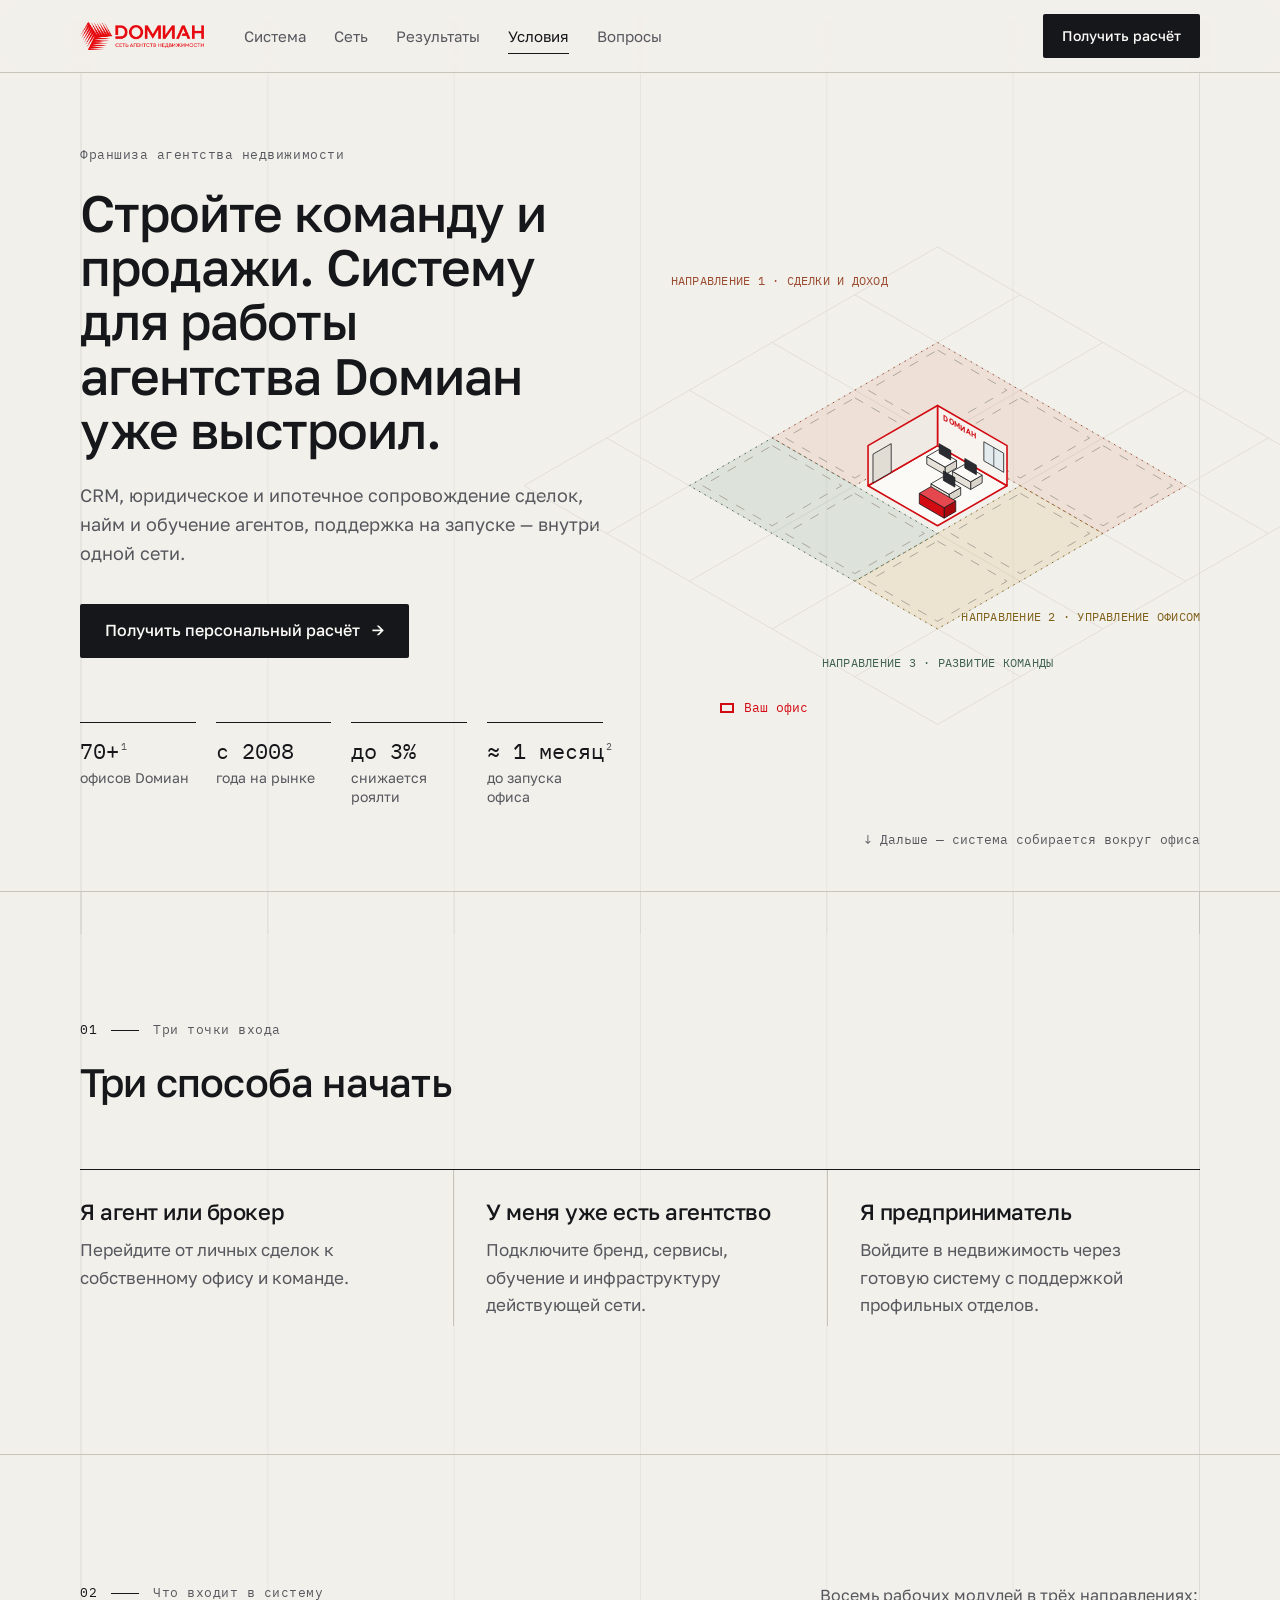
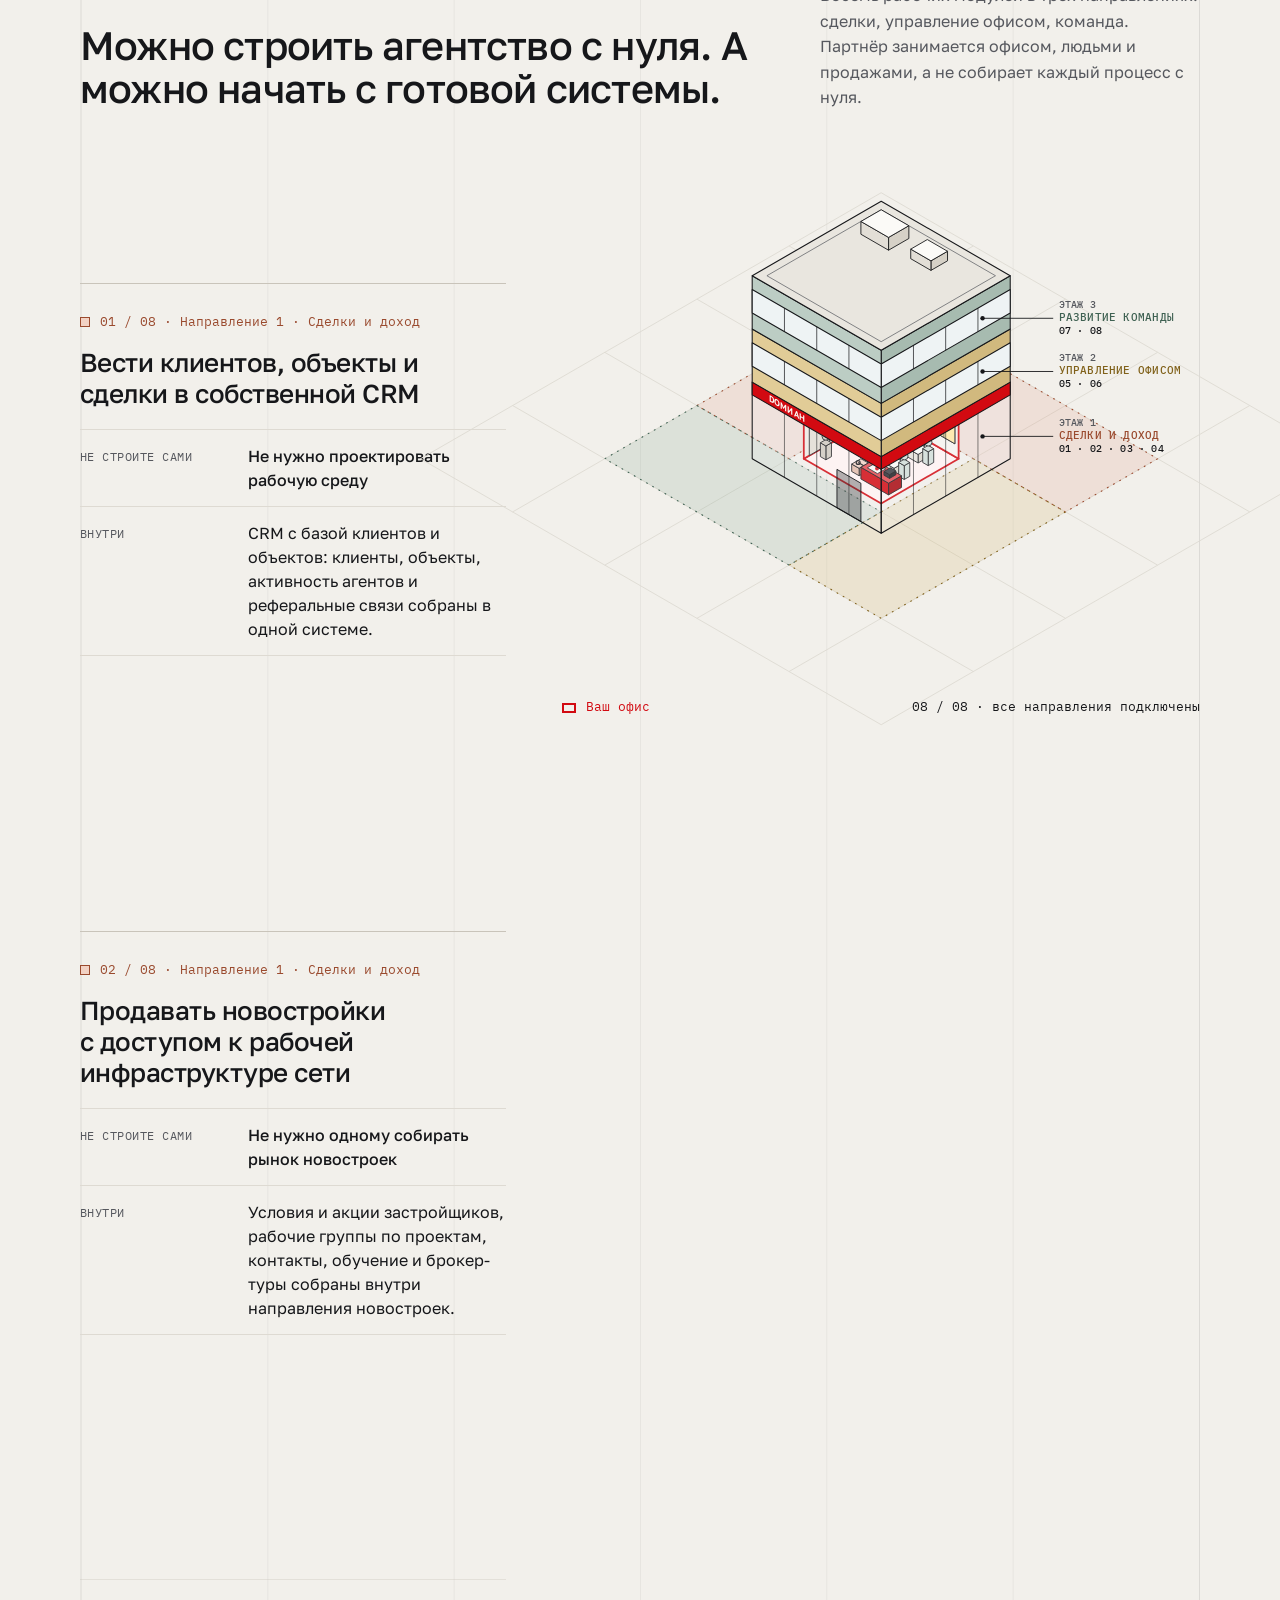
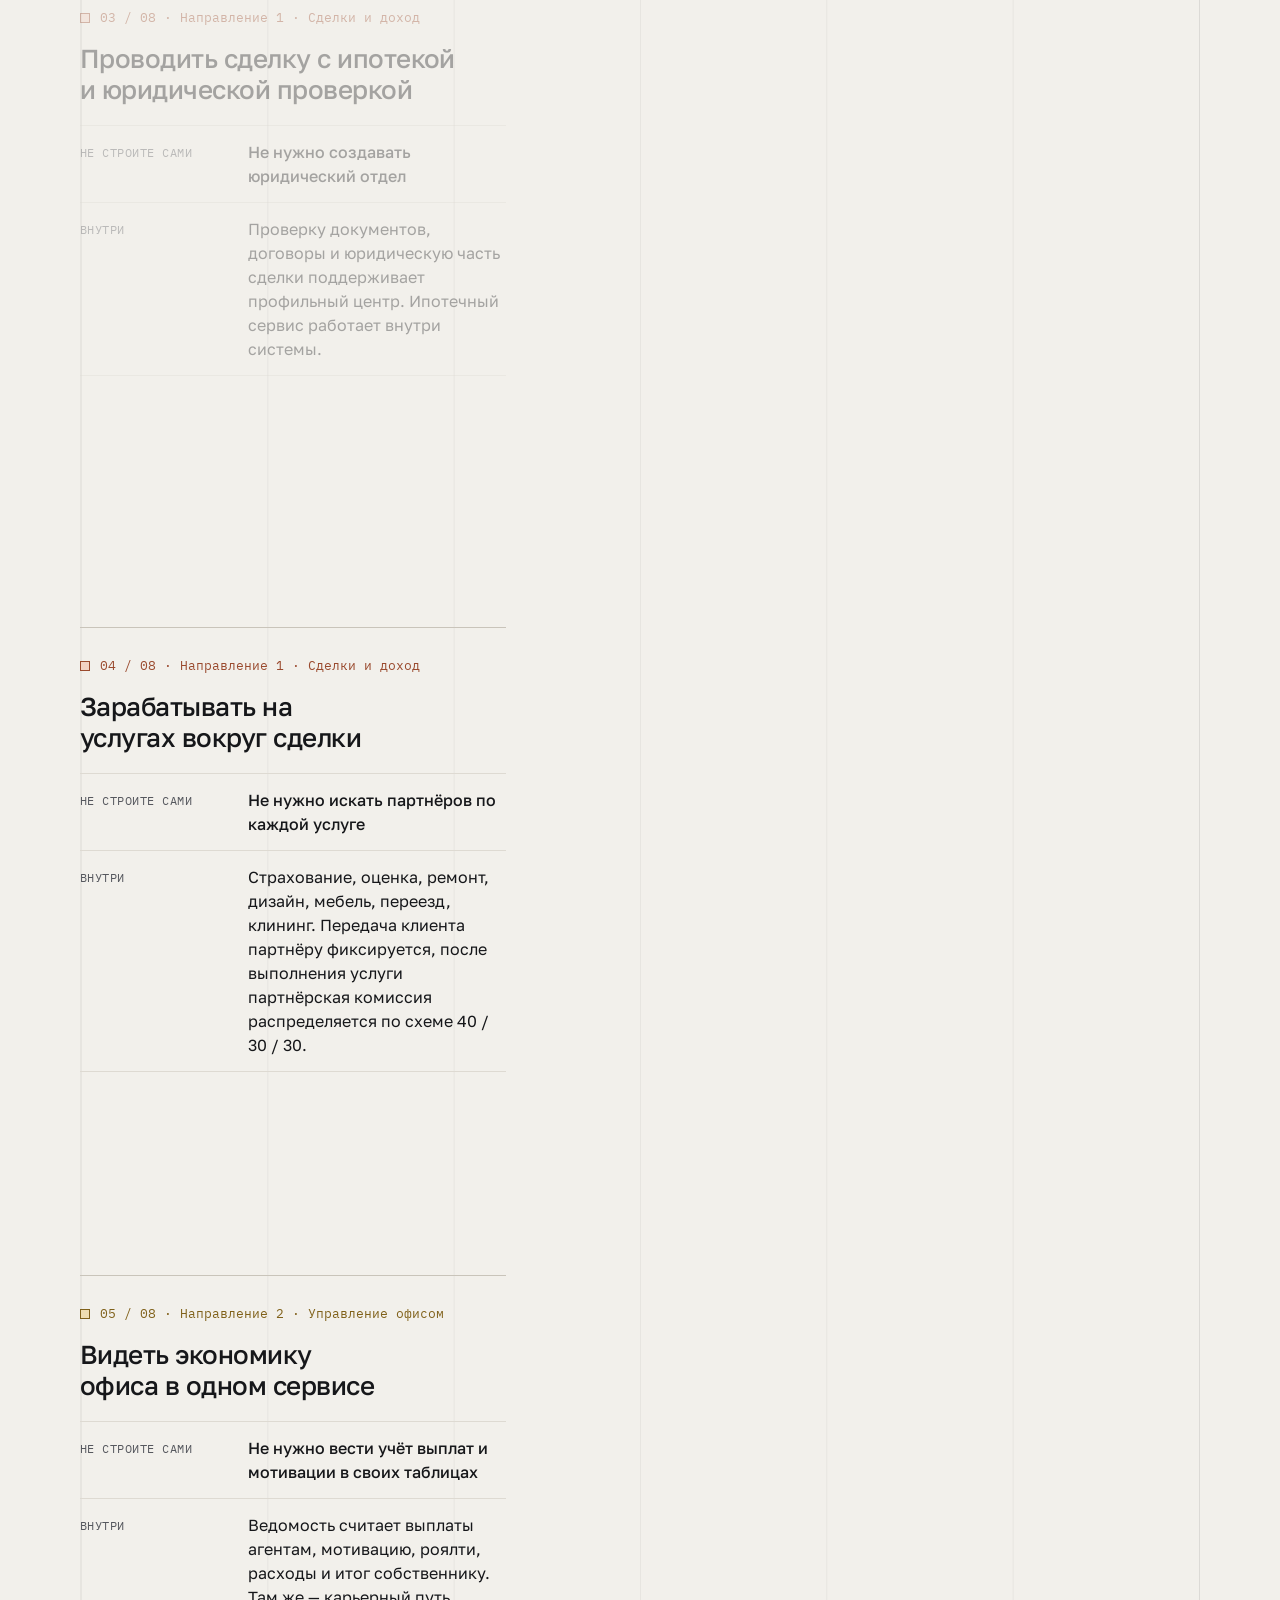
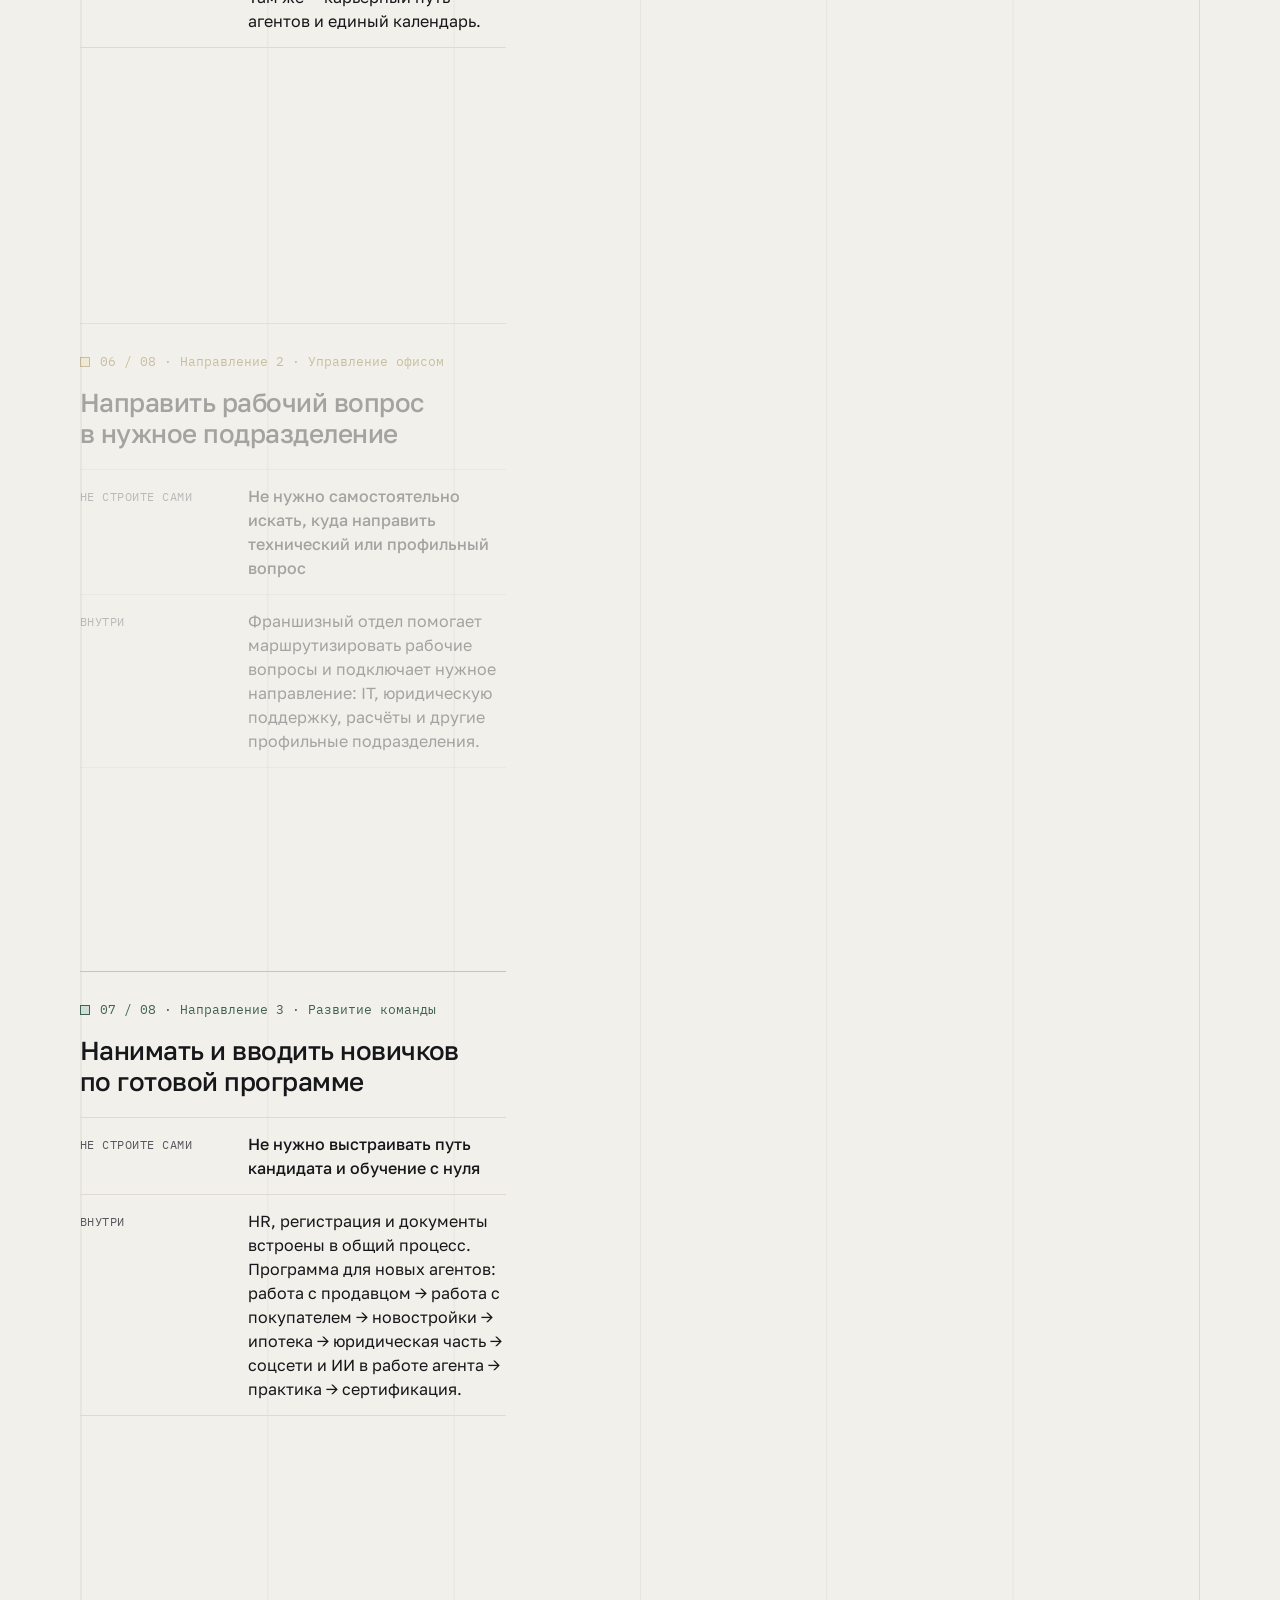
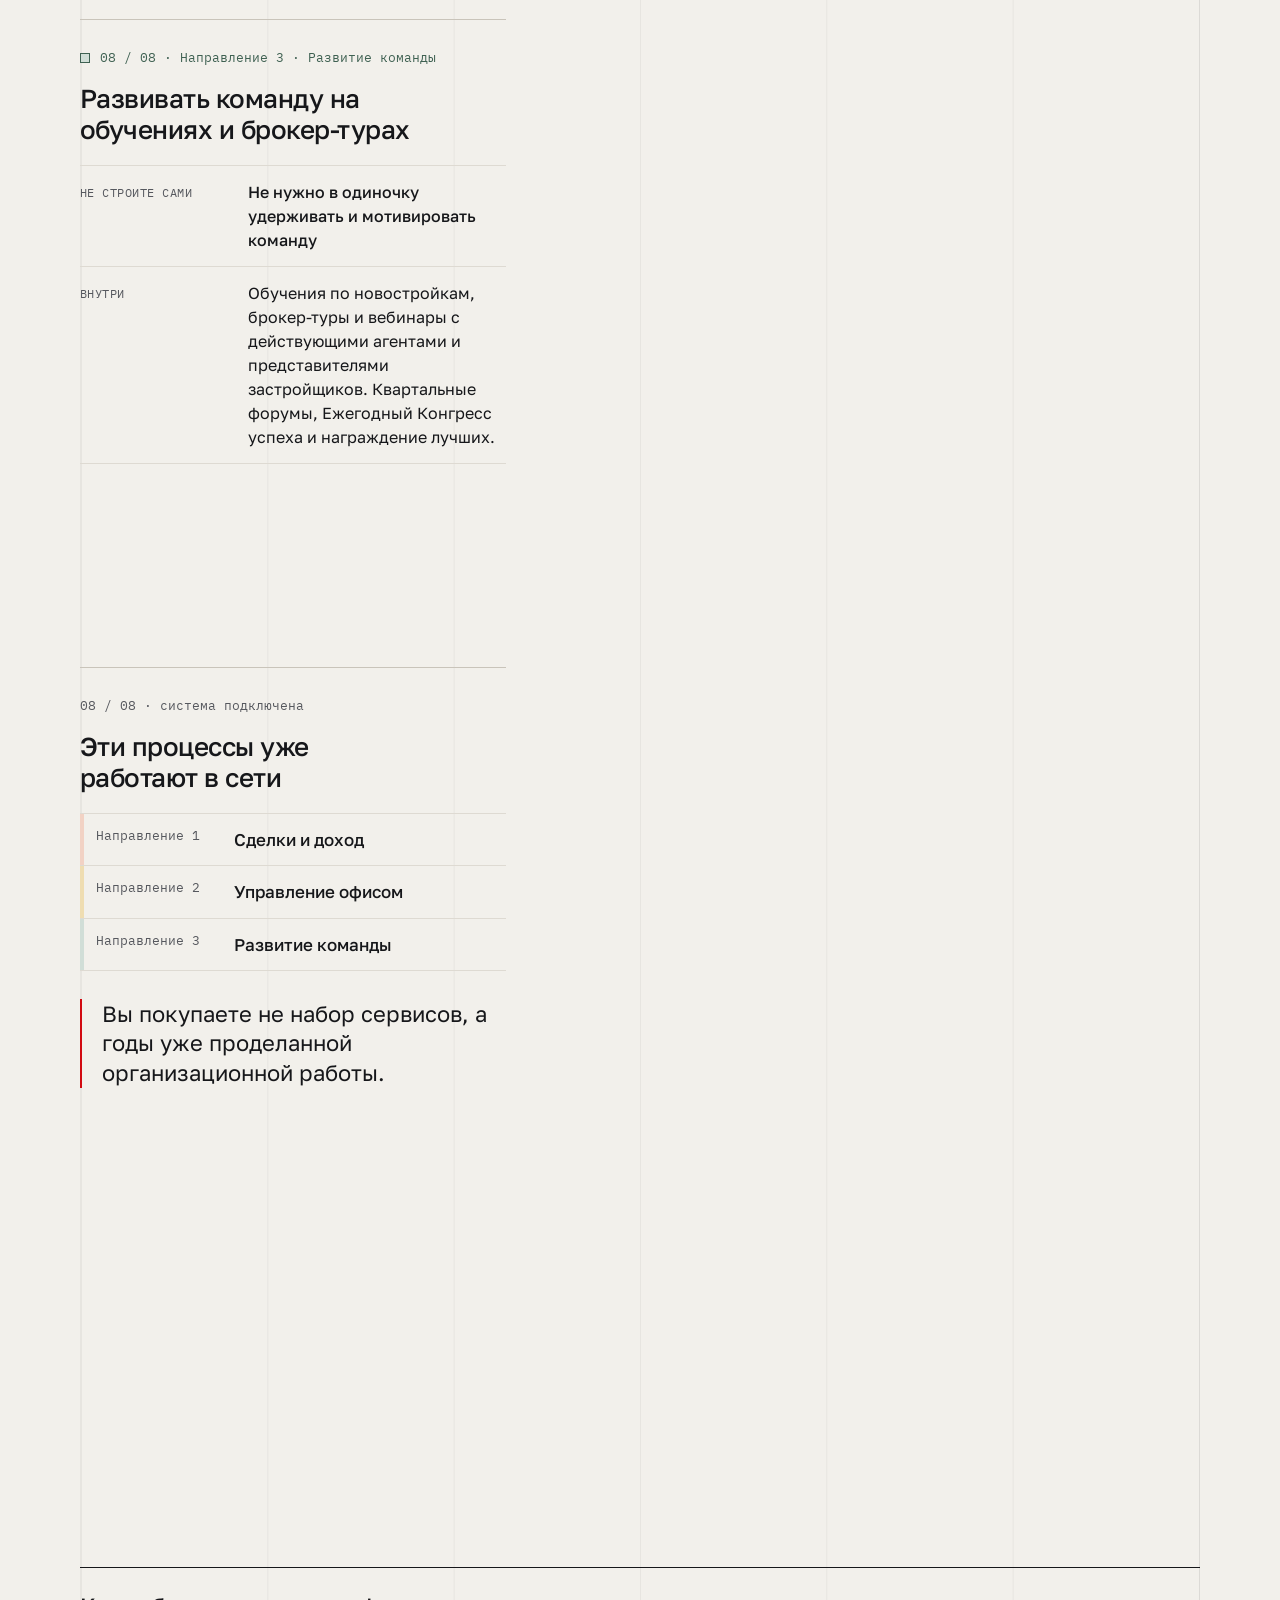
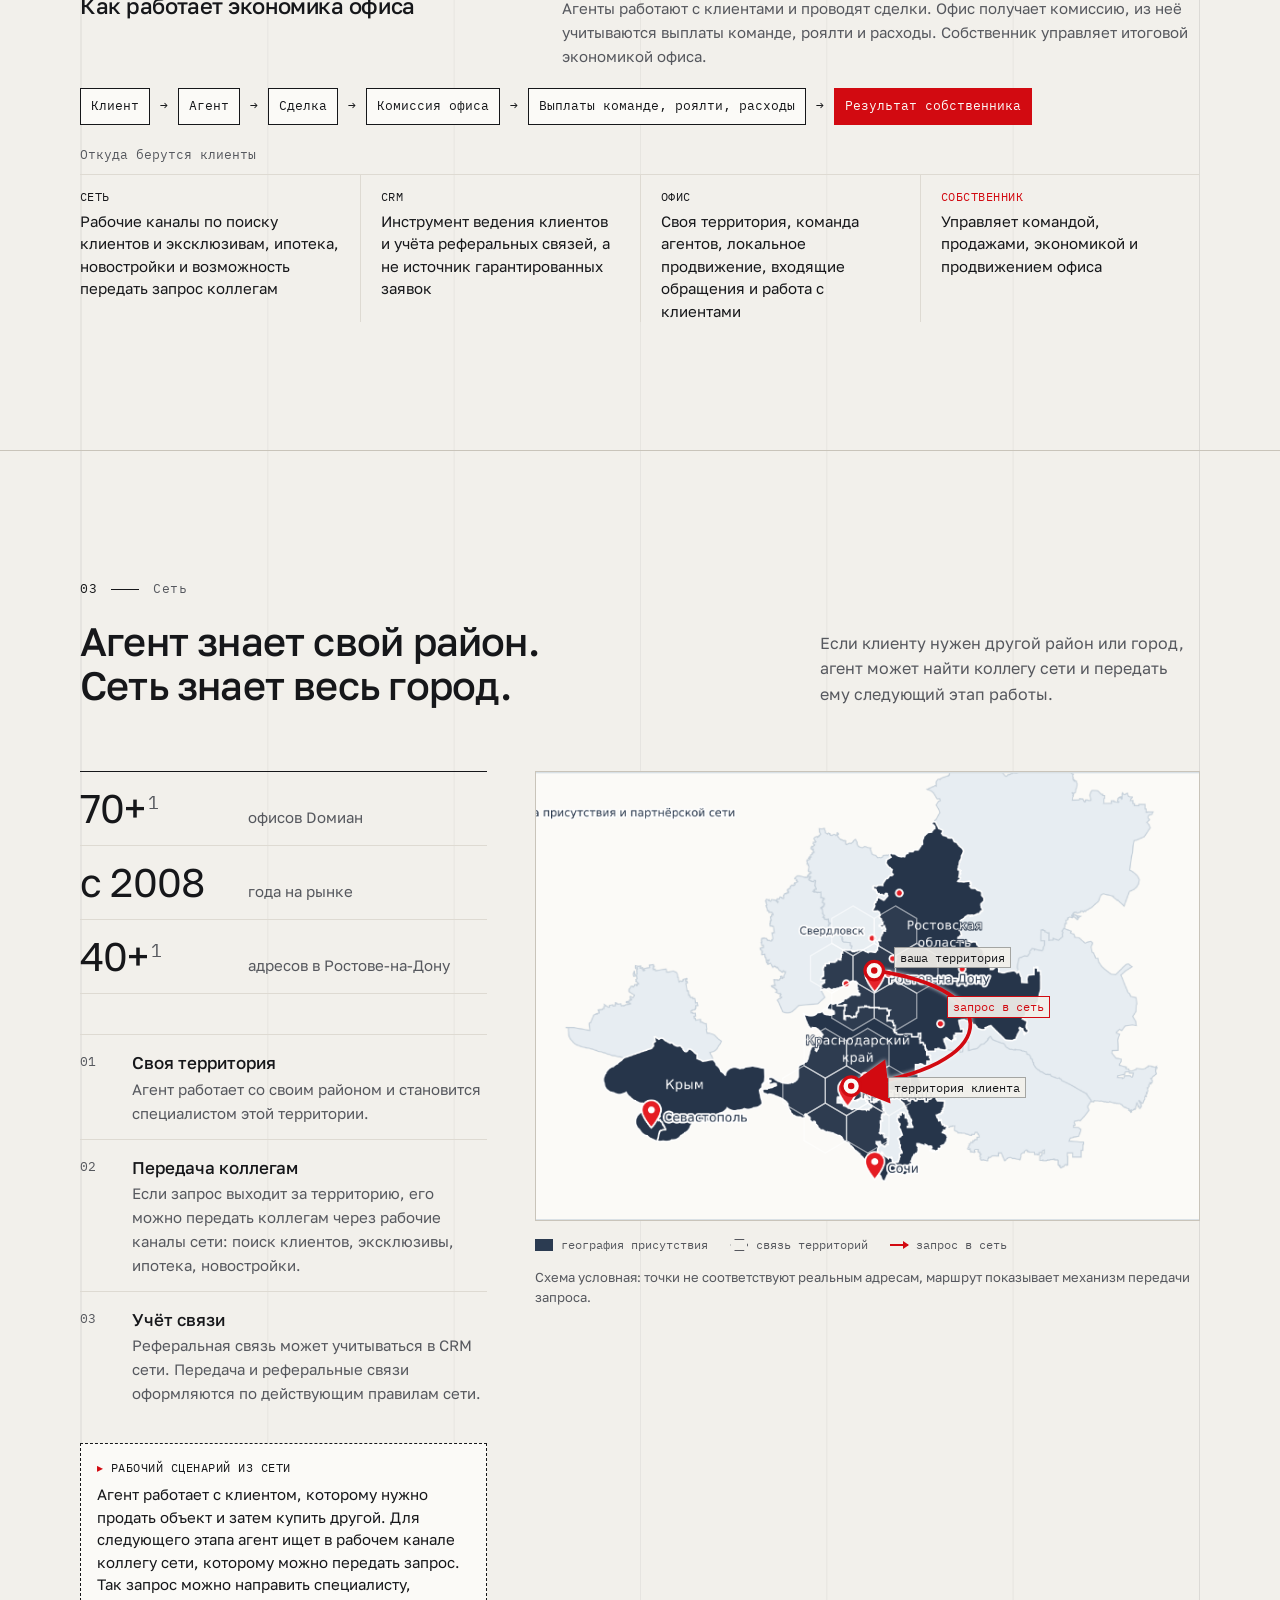
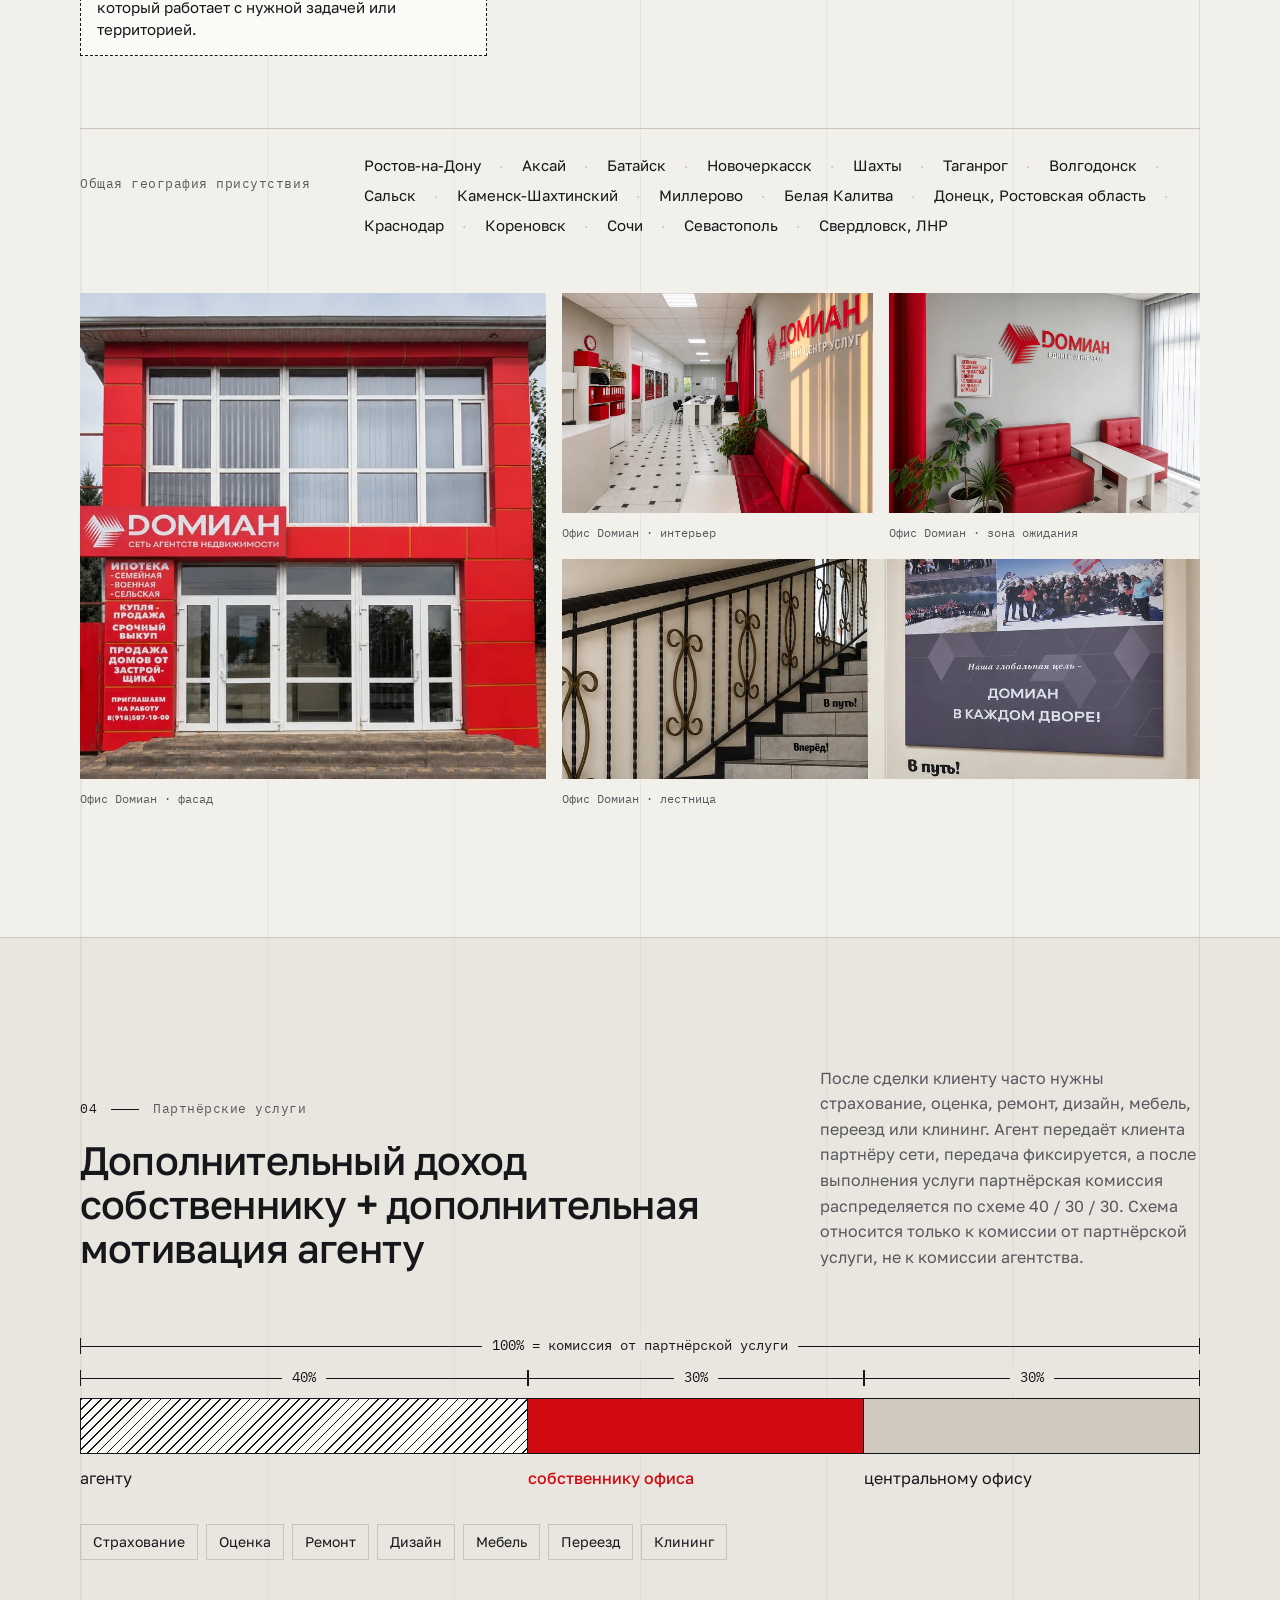
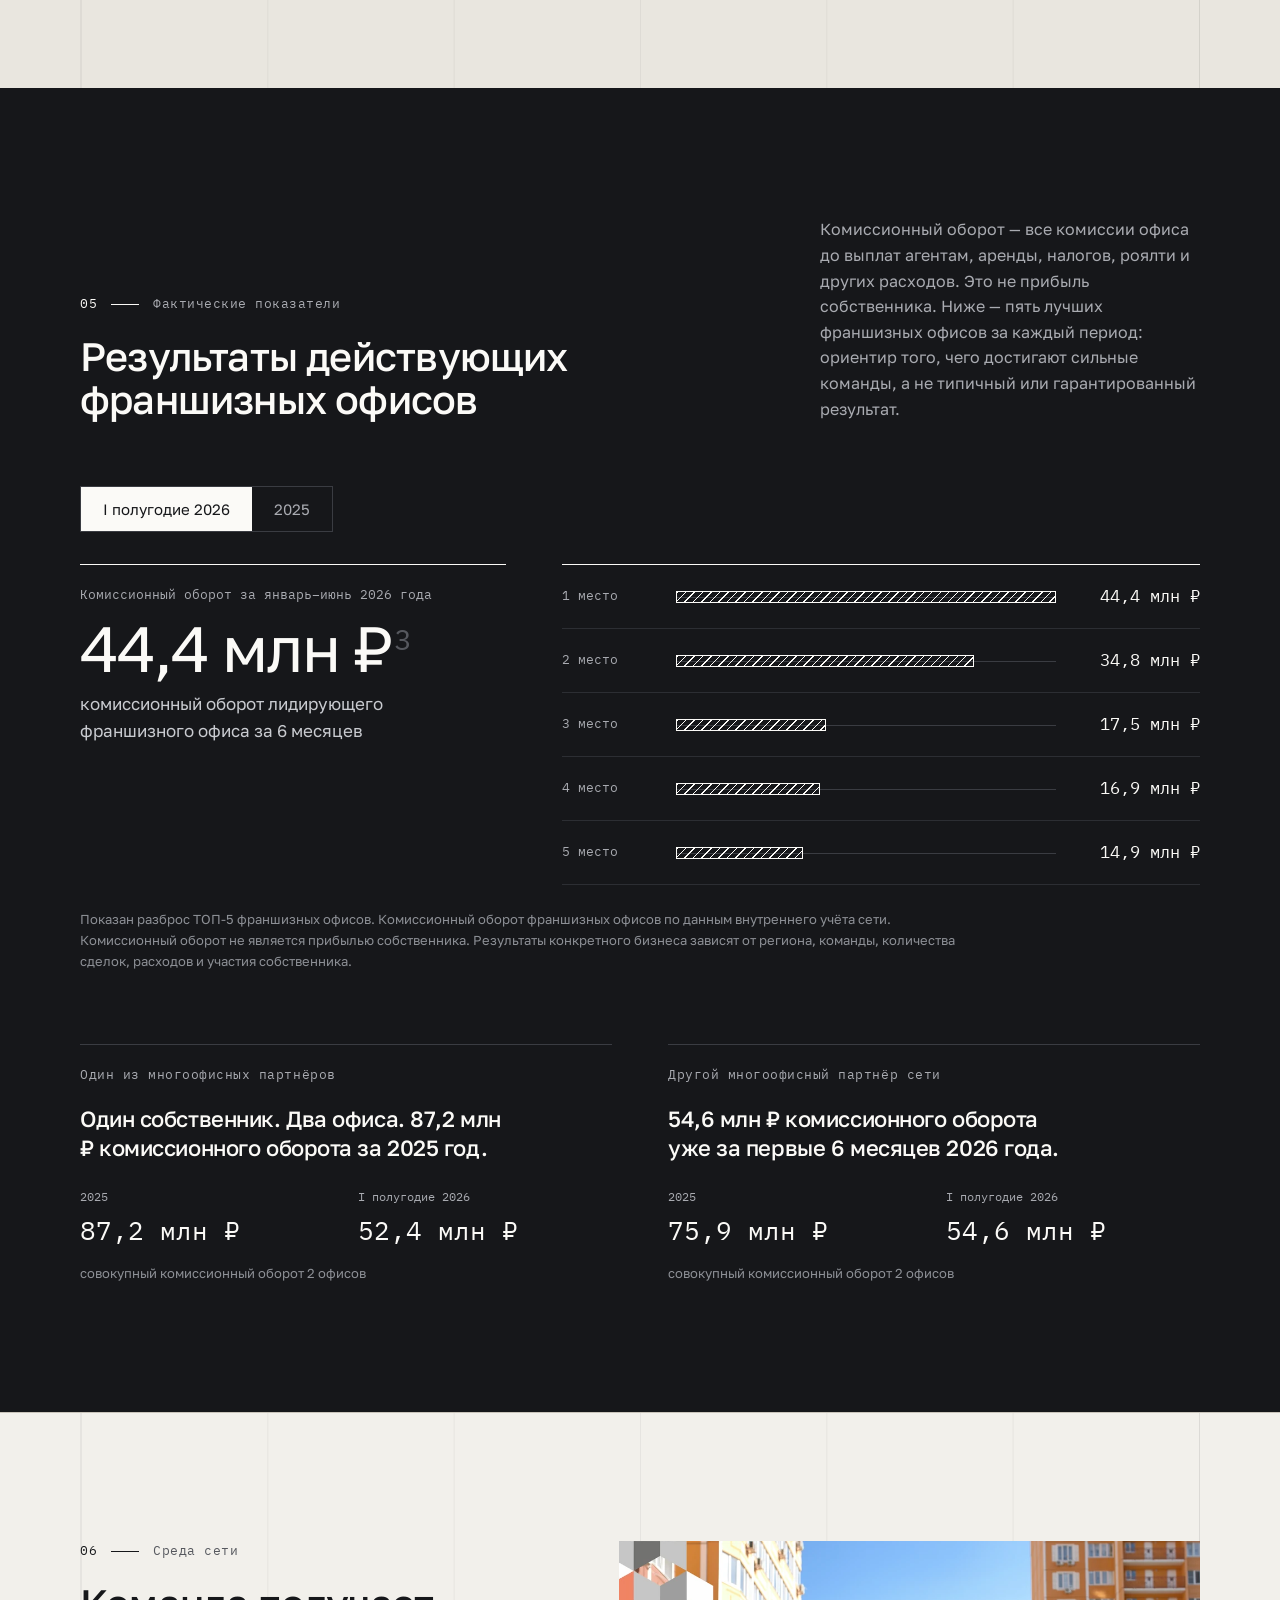
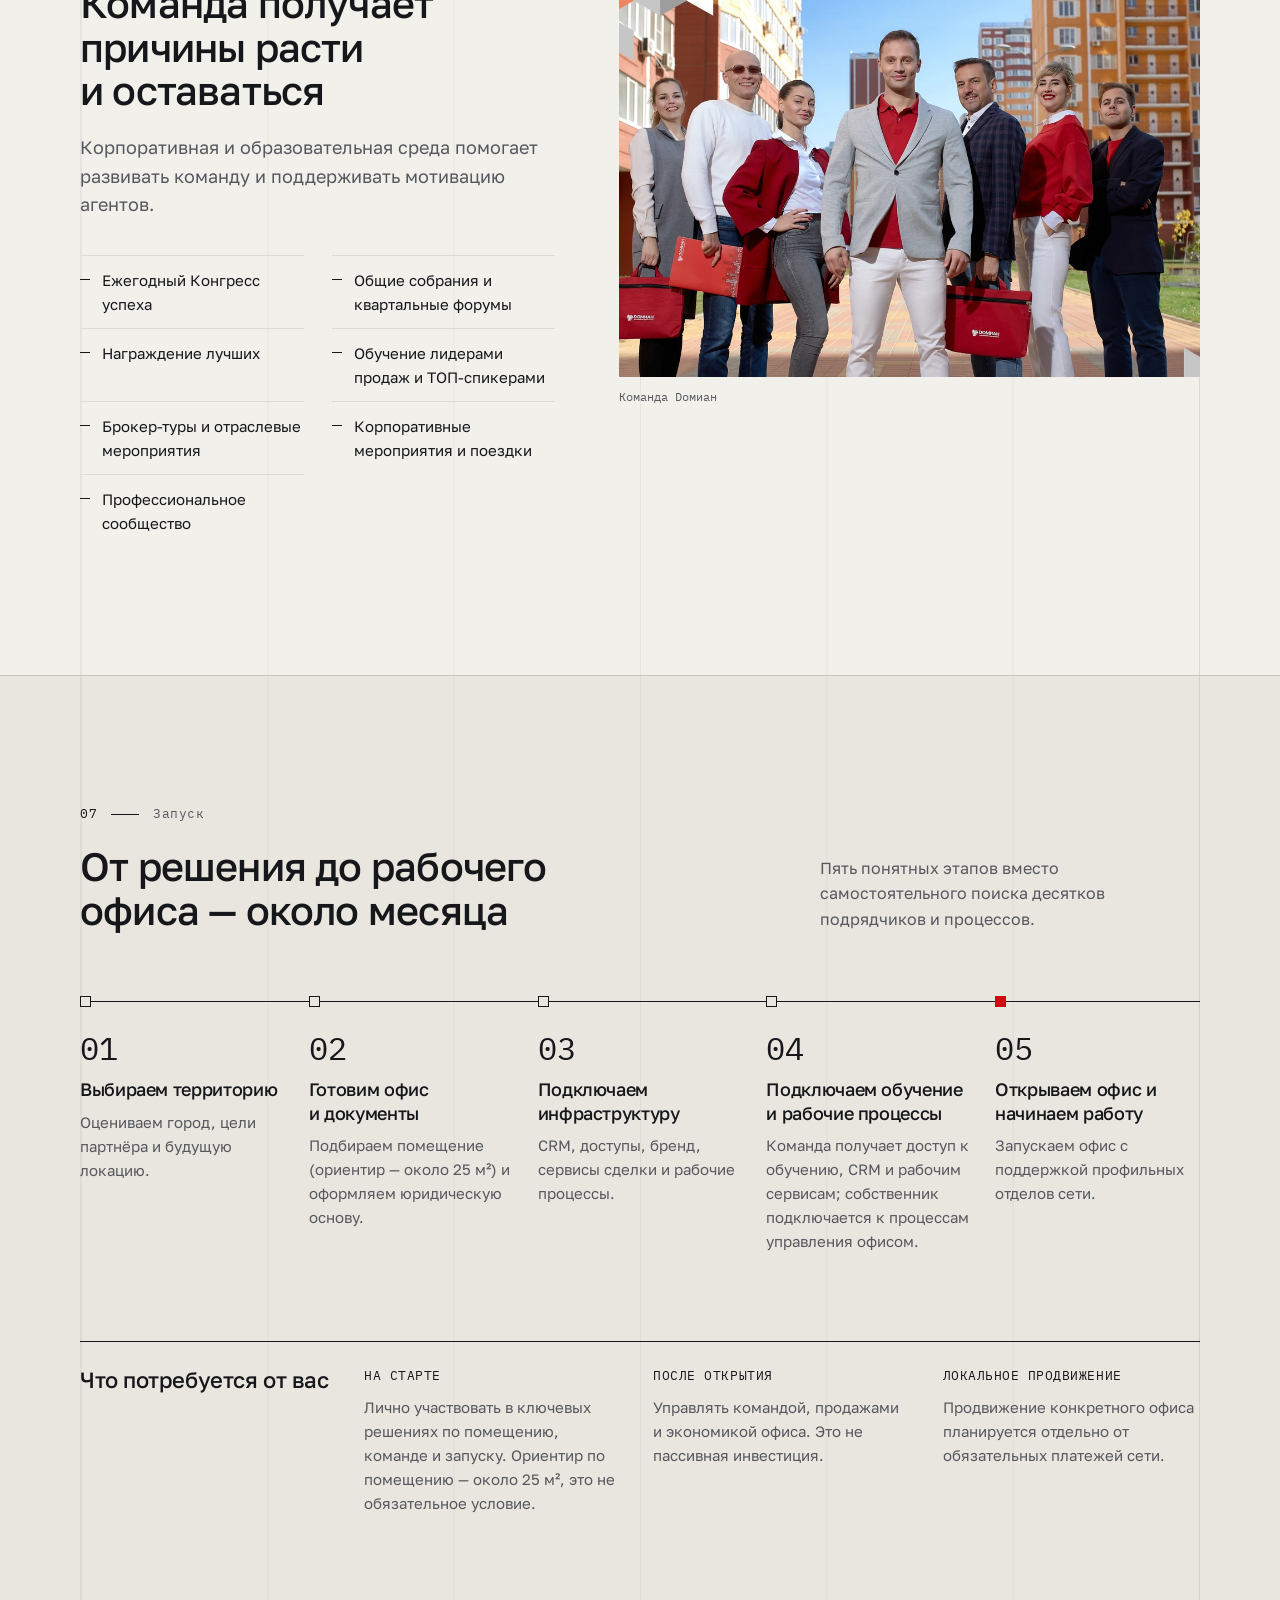
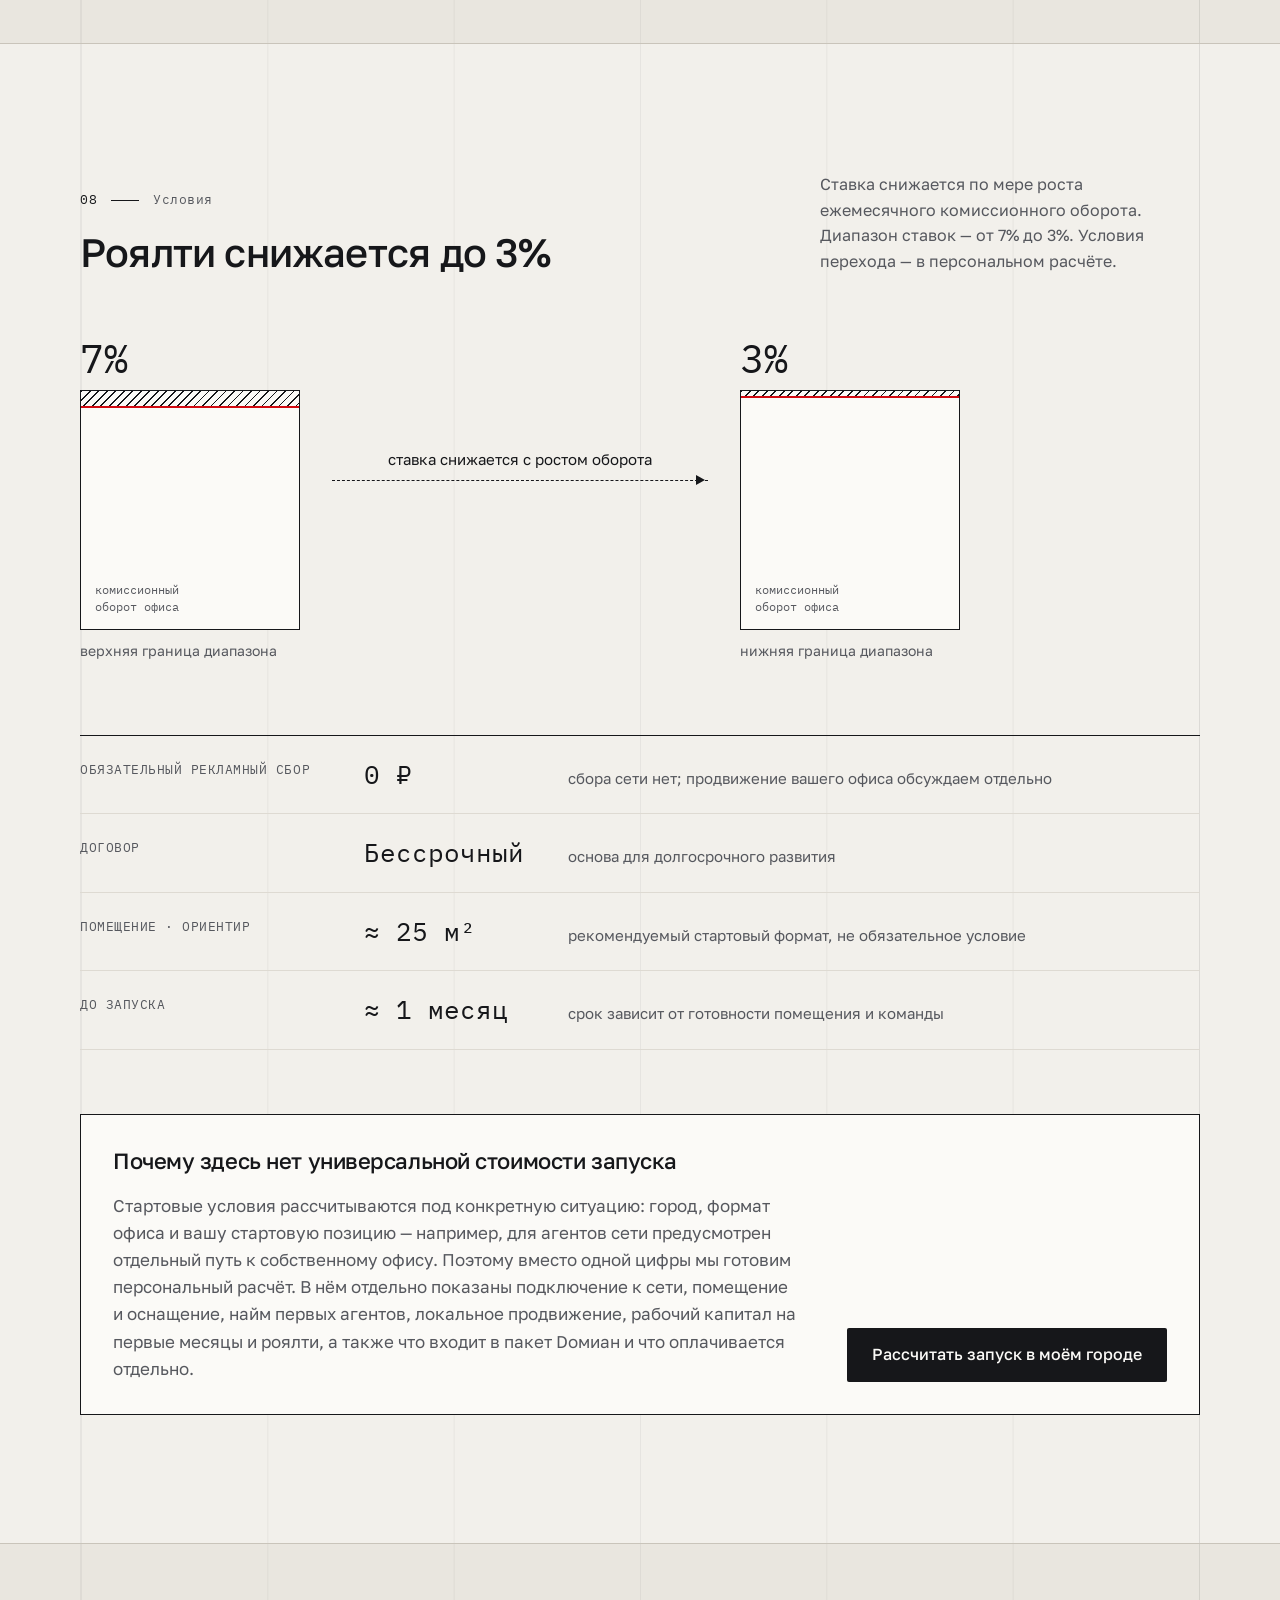
==== commit 4ddc7cfa: "Схема: на финальном шаге модули собираются в трёхэтажное здание Этаж = направление, первый этаж — ва" ====
--- a/index.html
+++ b/index.html
@@ -15,9 +15,9 @@
   <link rel="preconnect" href="https://fonts.googleapis.com">
   <link rel="preconnect" href="https://fonts.gstatic.com" crossorigin>
   <link rel="stylesheet" href="https://fonts.googleapis.com/css2?family=Golos+Text:wght@400;500;600&family=IBM+Plex+Mono:wght@400;500&display=swap">
-  <link rel="stylesheet" href="assets/css/styles.css?v=20260927-final1">
-  <script src="assets/js/content.js?v=20260927-final1" defer></script>
-  <script src="assets/js/app.js?v=20260927-final1" defer></script>
+  <link rel="stylesheet" href="assets/css/styles.css?v=20260928-alive">
+  <script src="assets/js/content.js?v=20260928-alive" defer></script>
+  <script src="assets/js/app.js?v=20260928-alive" defer></script>
 </head>
 <body>
   <a class="skip-link" href="#main-content">Перейти к содержанию</a>
--- a/assets/css/styles.css
+++ b/assets/css/styles.css
@@ -564,3 +564,37 @@
   .model-roles dl > div, .model-roles dl > div + div { padding: 8px 0; border-left: 0; }
   .model-roles dl > div + div { border-top: 1px solid var(--faint); }
 }
+
+/* ---------- Living office: details appear as modules connect ---------- */
+.office-sign { font-family: var(--sans); font-weight: 600; letter-spacing: .02em; }
+.office-part { opacity: 0; transform: translateY(-5px); transition: opacity .35s ease, transform .35s var(--ease); }
+.office-part.is-on { opacity: 1; transform: none; }
+
+/* ---------- Pulse from module to office: plays once per step ---------- */
+.iso-pulse { pointer-events: none; }
+.pulse-path { opacity: 0; stroke-width: 1.5; stroke-dasharray: 4 5; }
+.pulse-dot { opacity: 0; }
+.iso-pulse.is-playing .pulse-path { animation: pulse-path .9s ease forwards; }
+.iso-pulse.is-playing .pulse-dot { animation: pulse-move .8s var(--ease) forwards; }
+@keyframes pulse-path { 0% { opacity: 0; } 30% { opacity: .9; } 100% { opacity: 0; } }
+@keyframes pulse-move {
+  0% { opacity: 0; translate: 0 0; }
+  12% { opacity: 1; }
+  80% { opacity: 1; }
+  100% { opacity: 0; translate: var(--dx) var(--dy); }
+}
+@media (prefers-reduced-motion: reduce) {
+  .iso-pulse { display: none; }
+  .office-part, .iso-tile, .iso-tall { transition: none; }
+}
+.iso-shell.is-cut polygon { fill-opacity: .38; }
+
+/* ---------- Final: modules gather into a three-storey building ---------- */
+.iso-tile.is-gather { opacity: 0; transform: translate(var(--gx), var(--gy)); transition: opacity .5s ease, transform .6s var(--ease); }
+.bld-part { opacity: 0; transform: translateY(-28px); transition: opacity .45s ease var(--d, 0ms), transform .55s var(--ease) var(--d, 0ms); }
+.is-final .bld-part { opacity: 1; transform: none; }
+@media (prefers-reduced-motion: reduce) {
+  .bld-part, .iso-tile.is-gather { transition: none; }
+}
+.iso-contour-label { transition: opacity .4s ease; }
+.is-final .iso-contour-label { opacity: 0; }
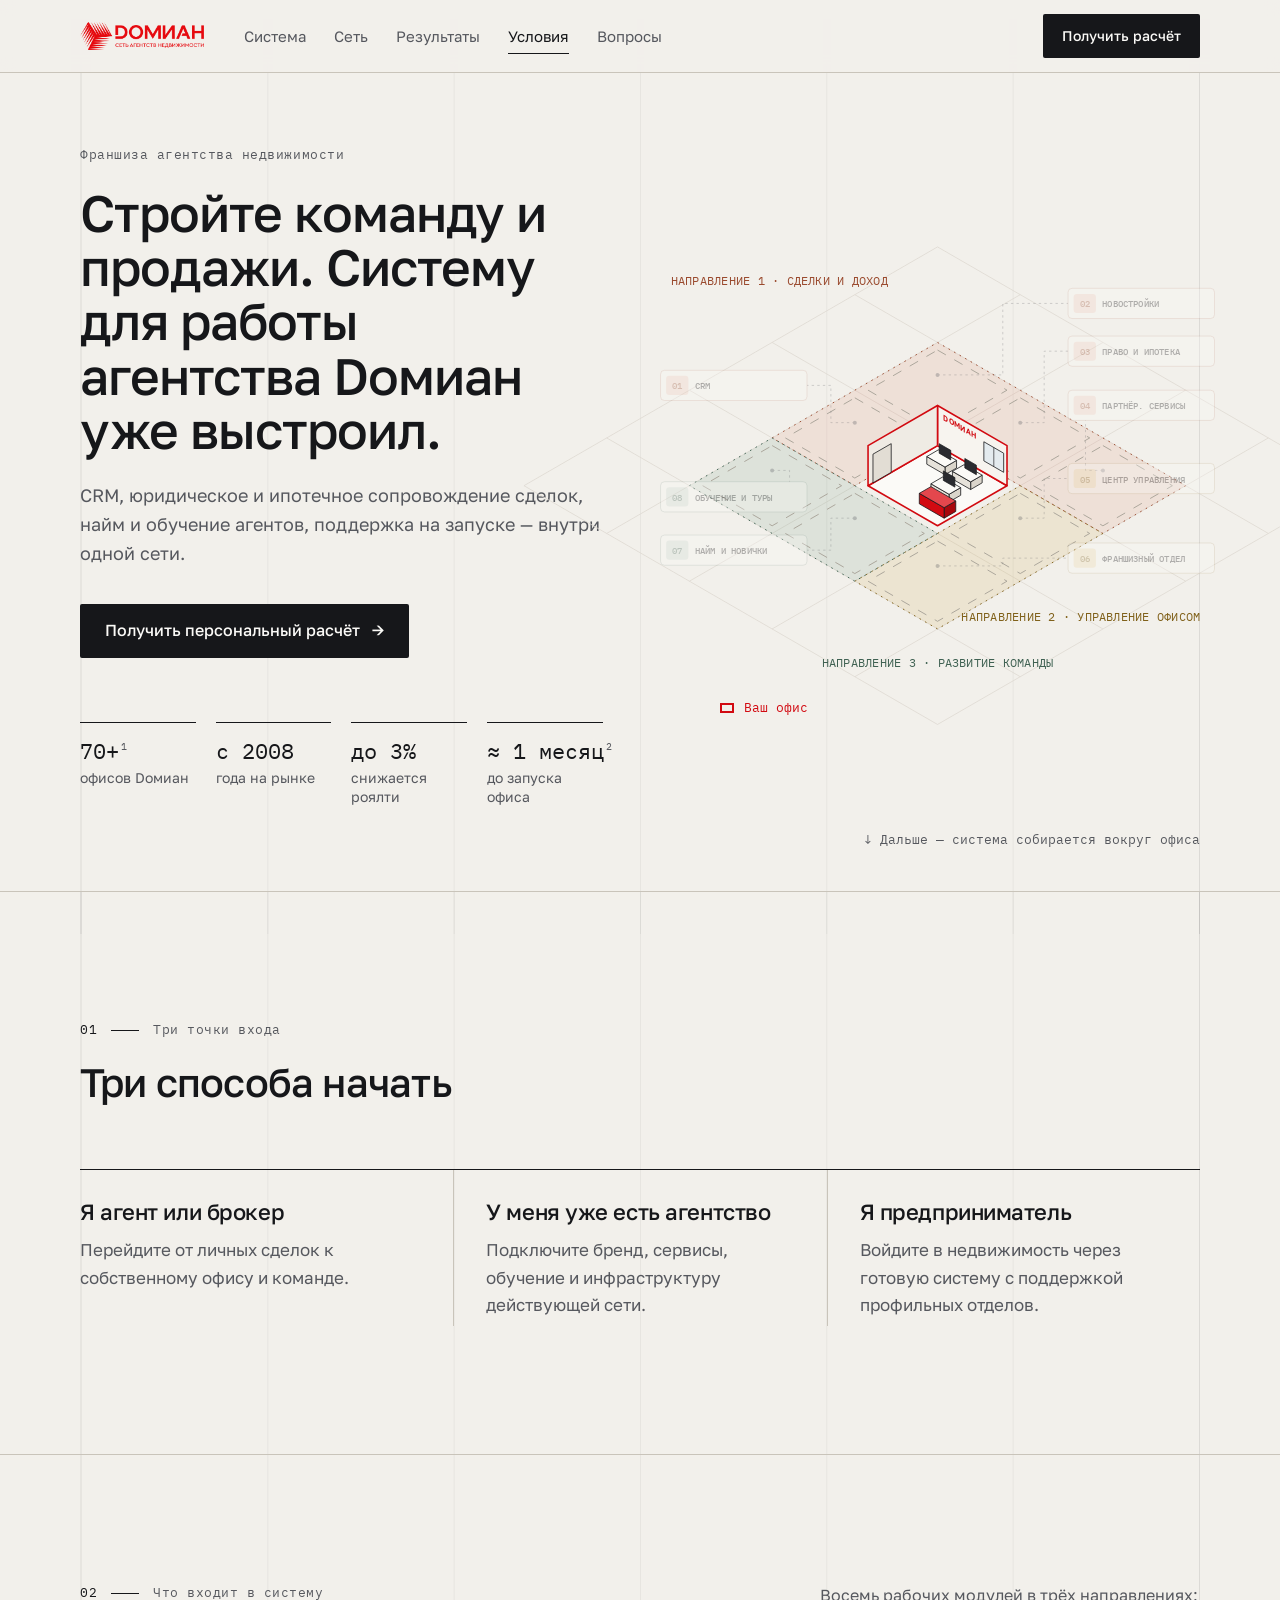
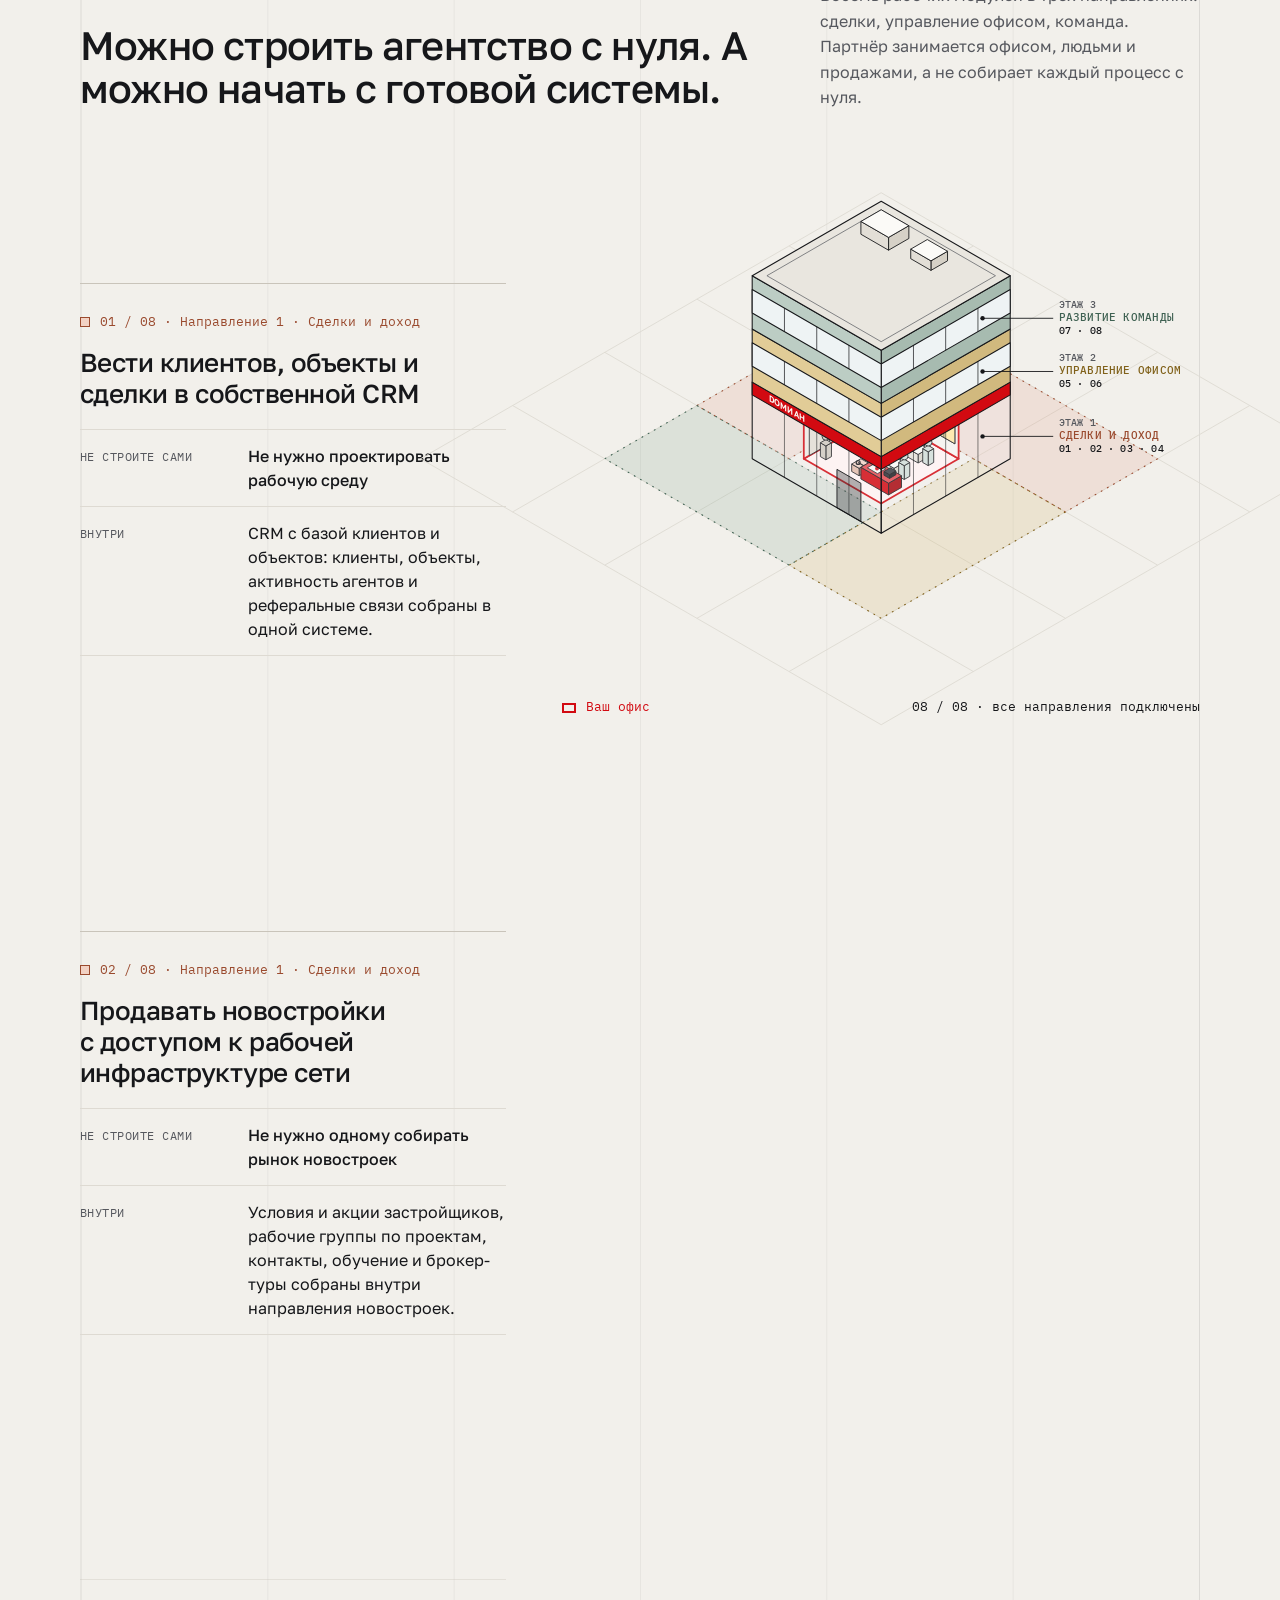
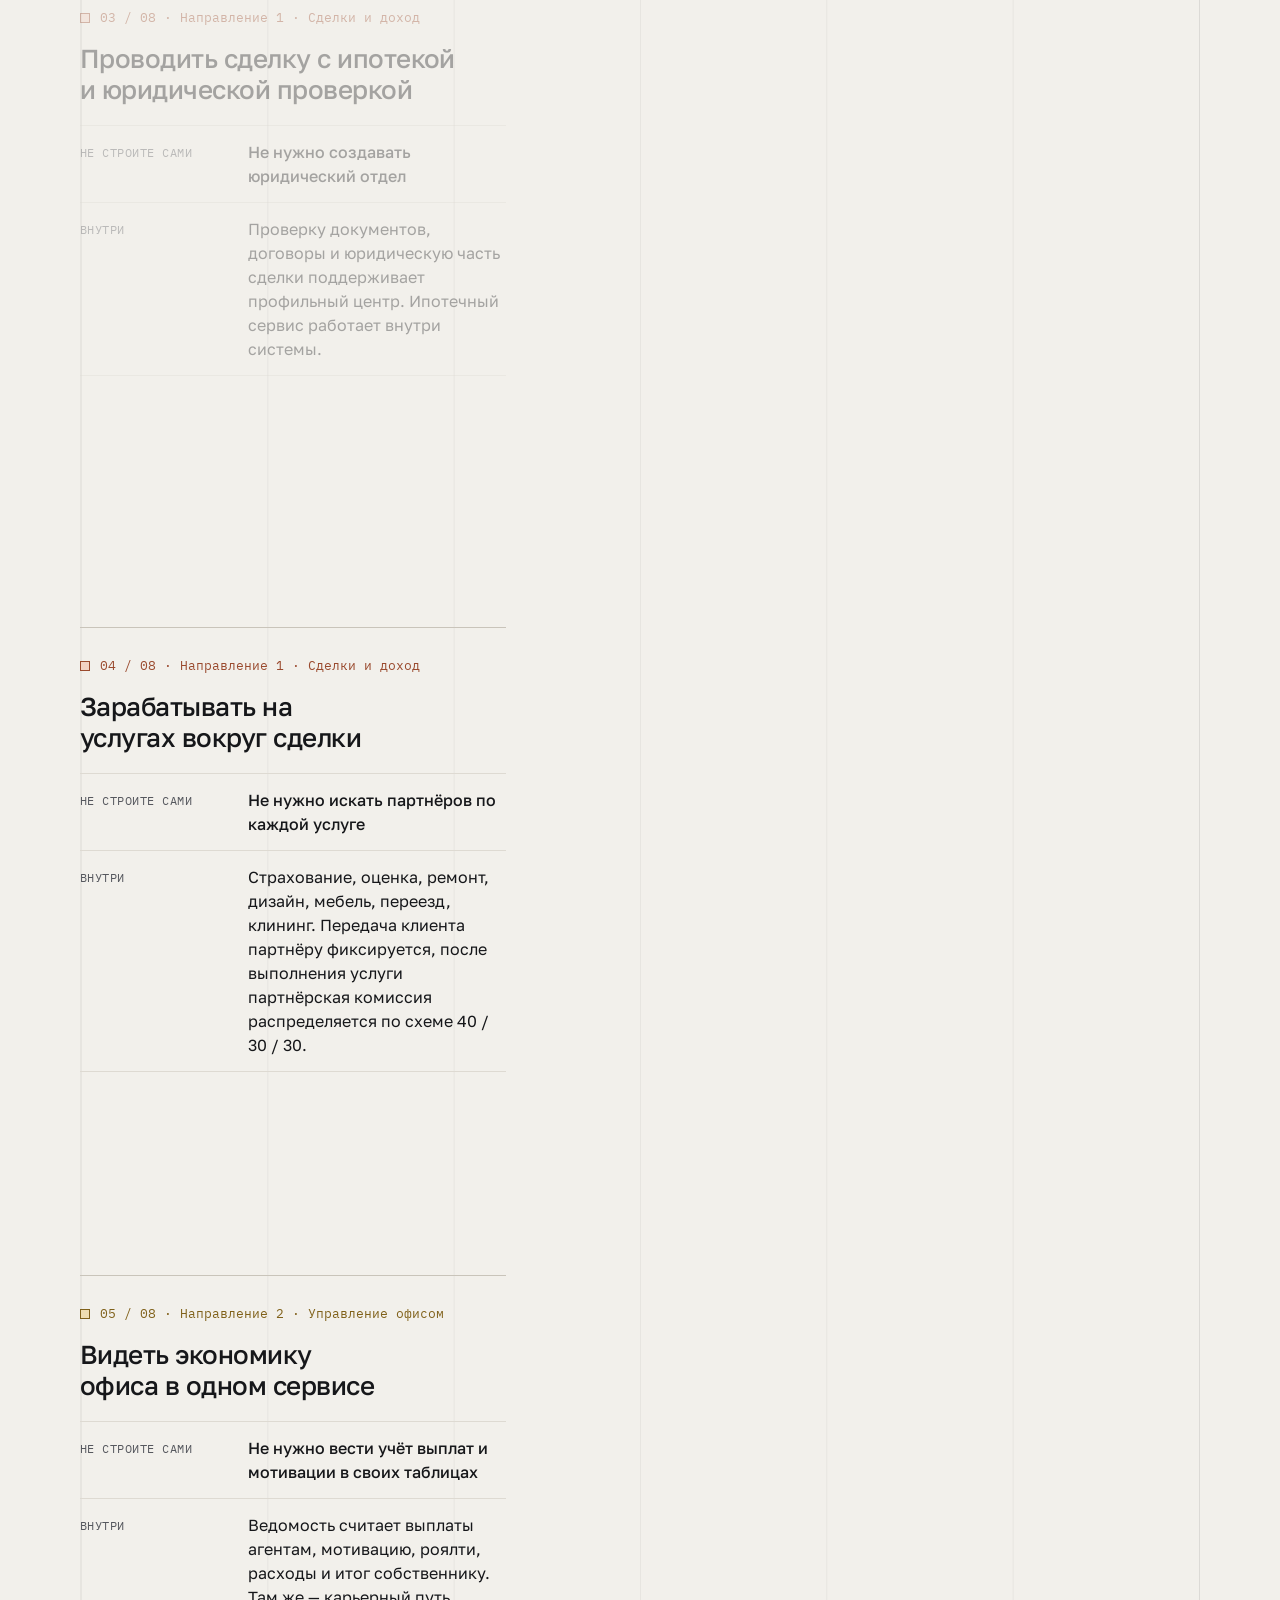
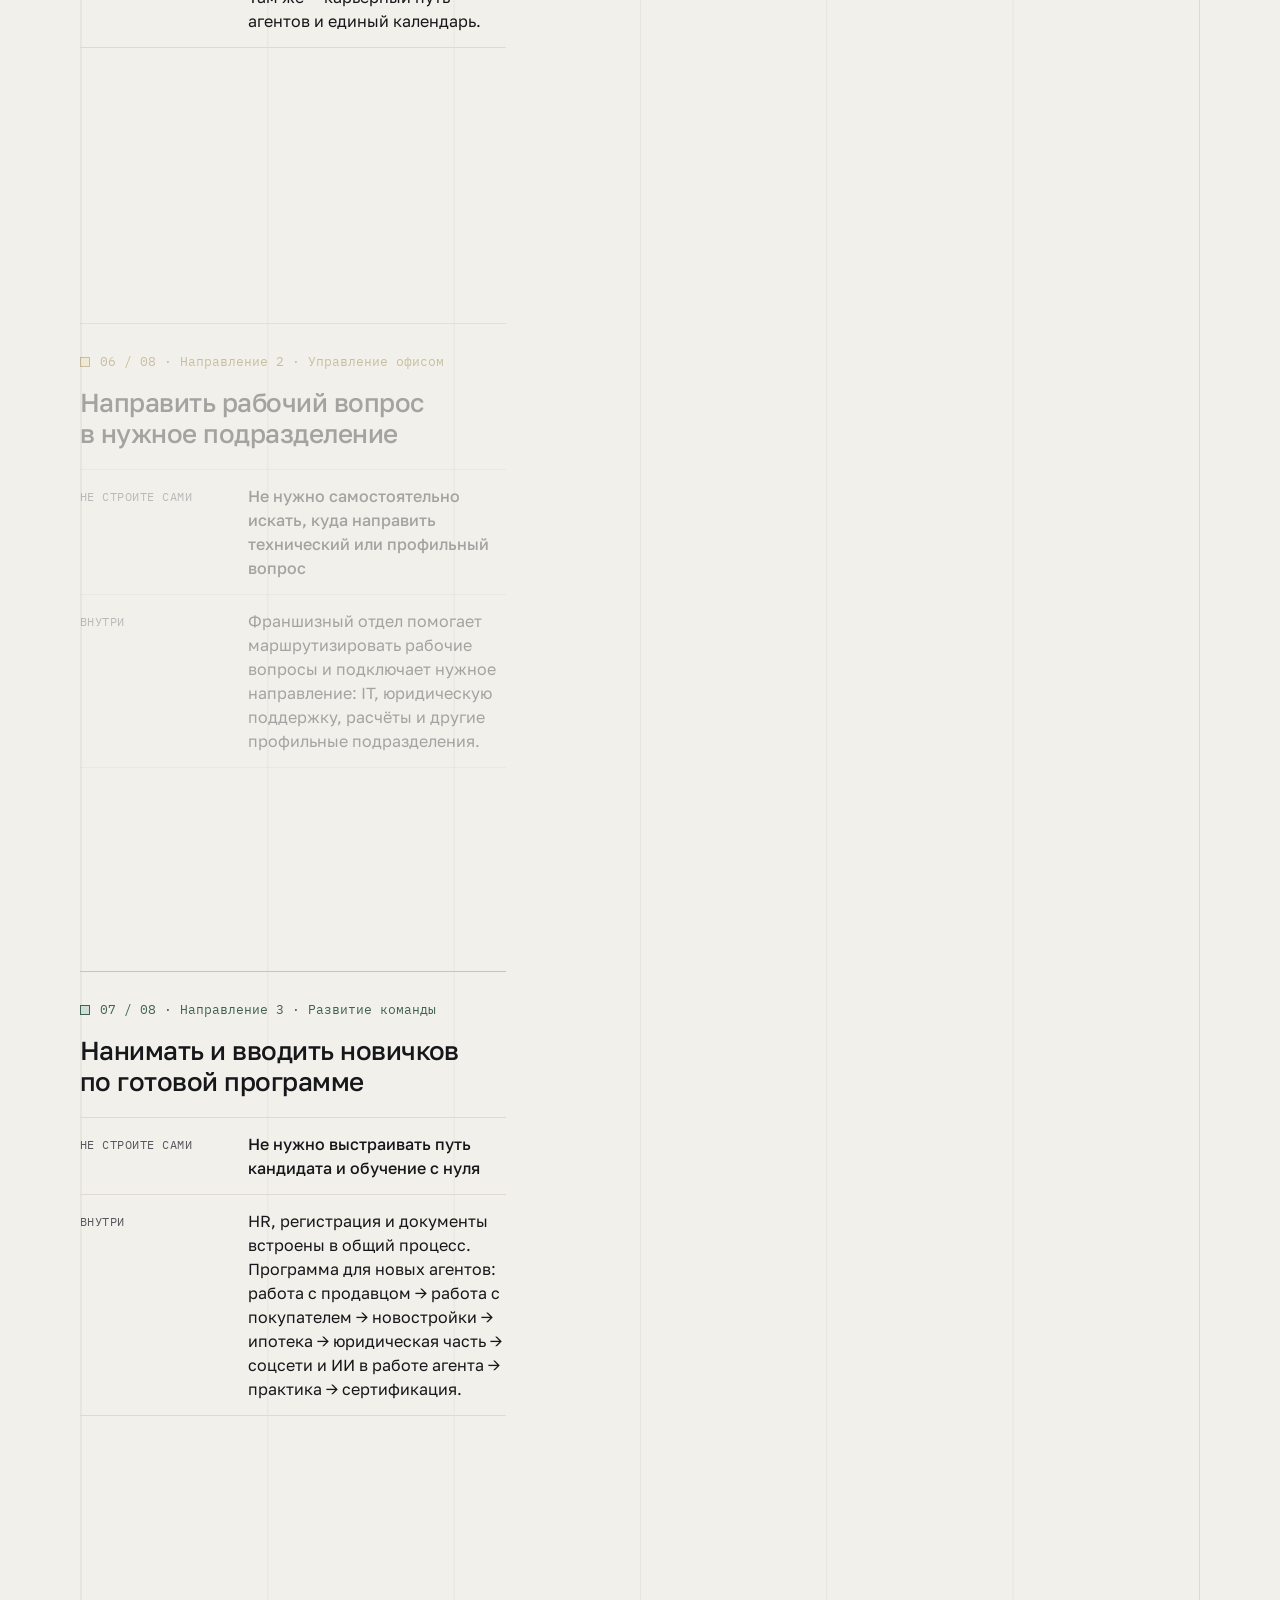
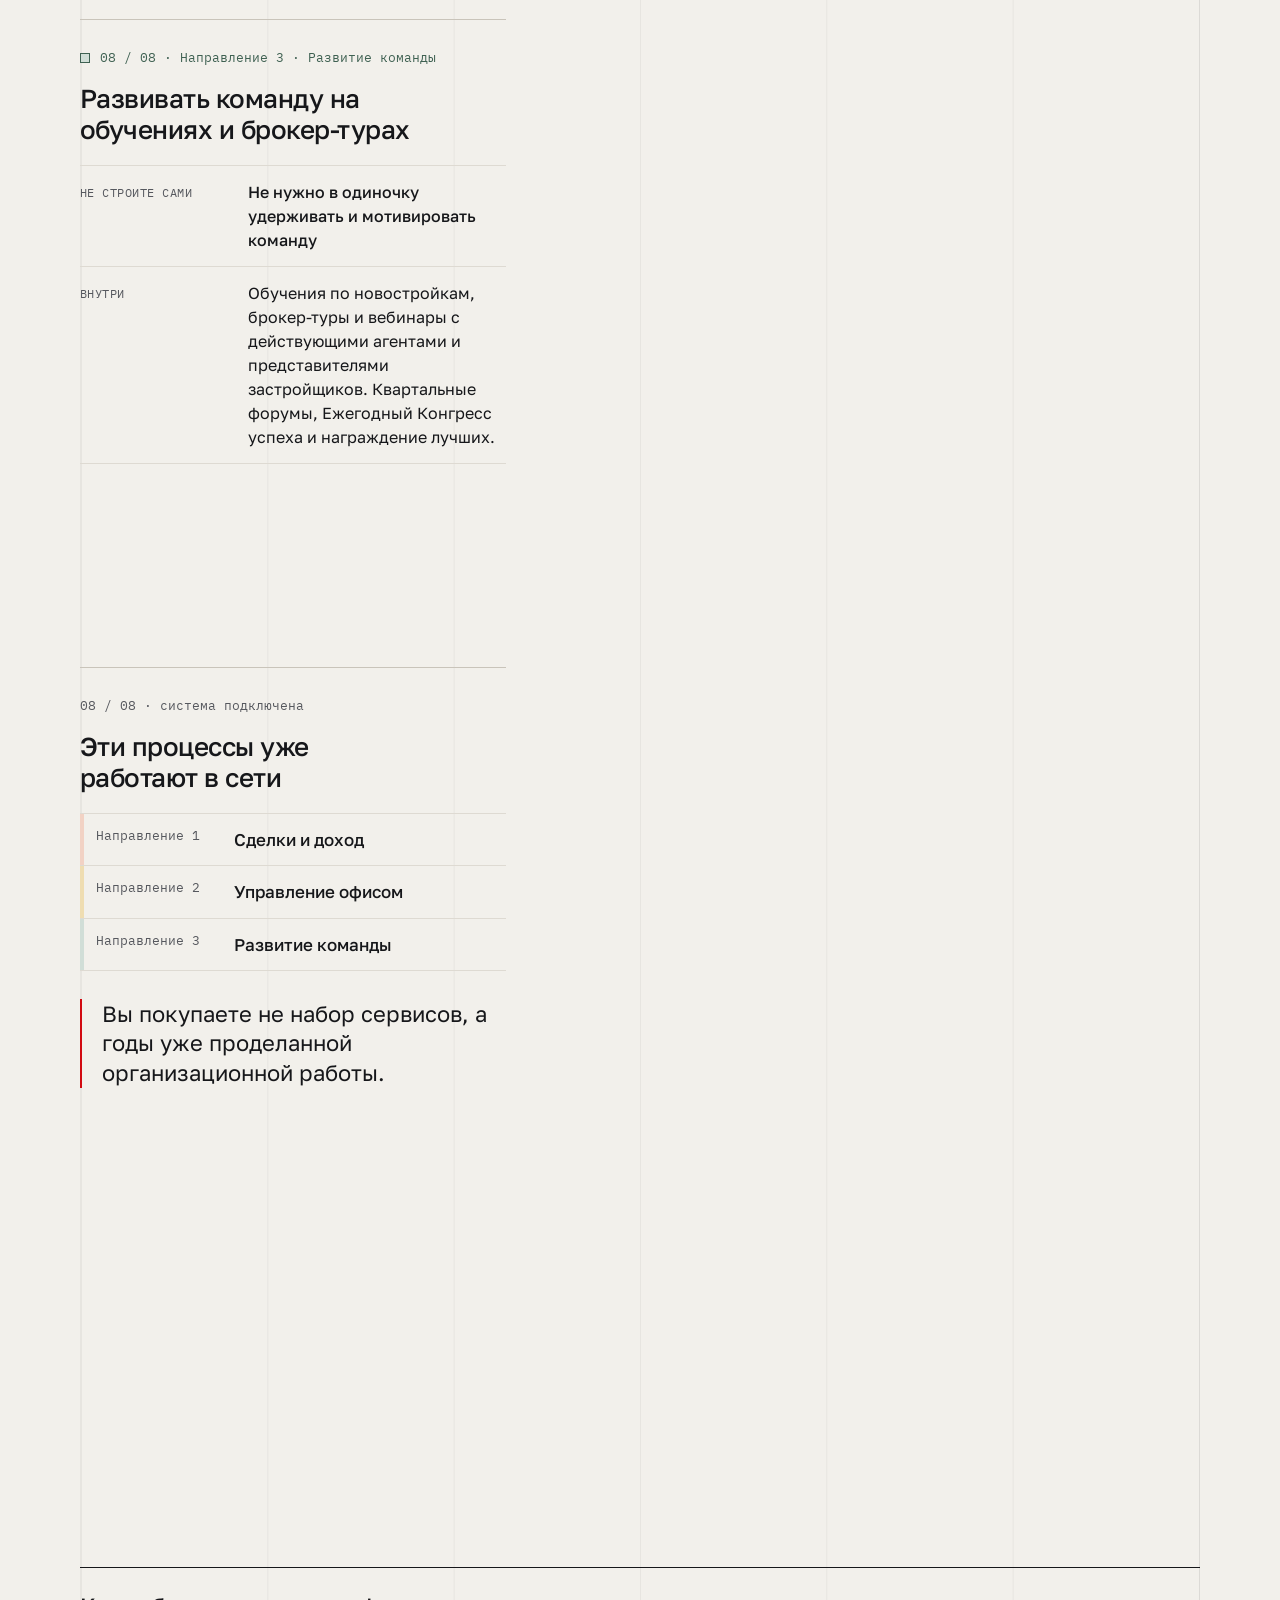
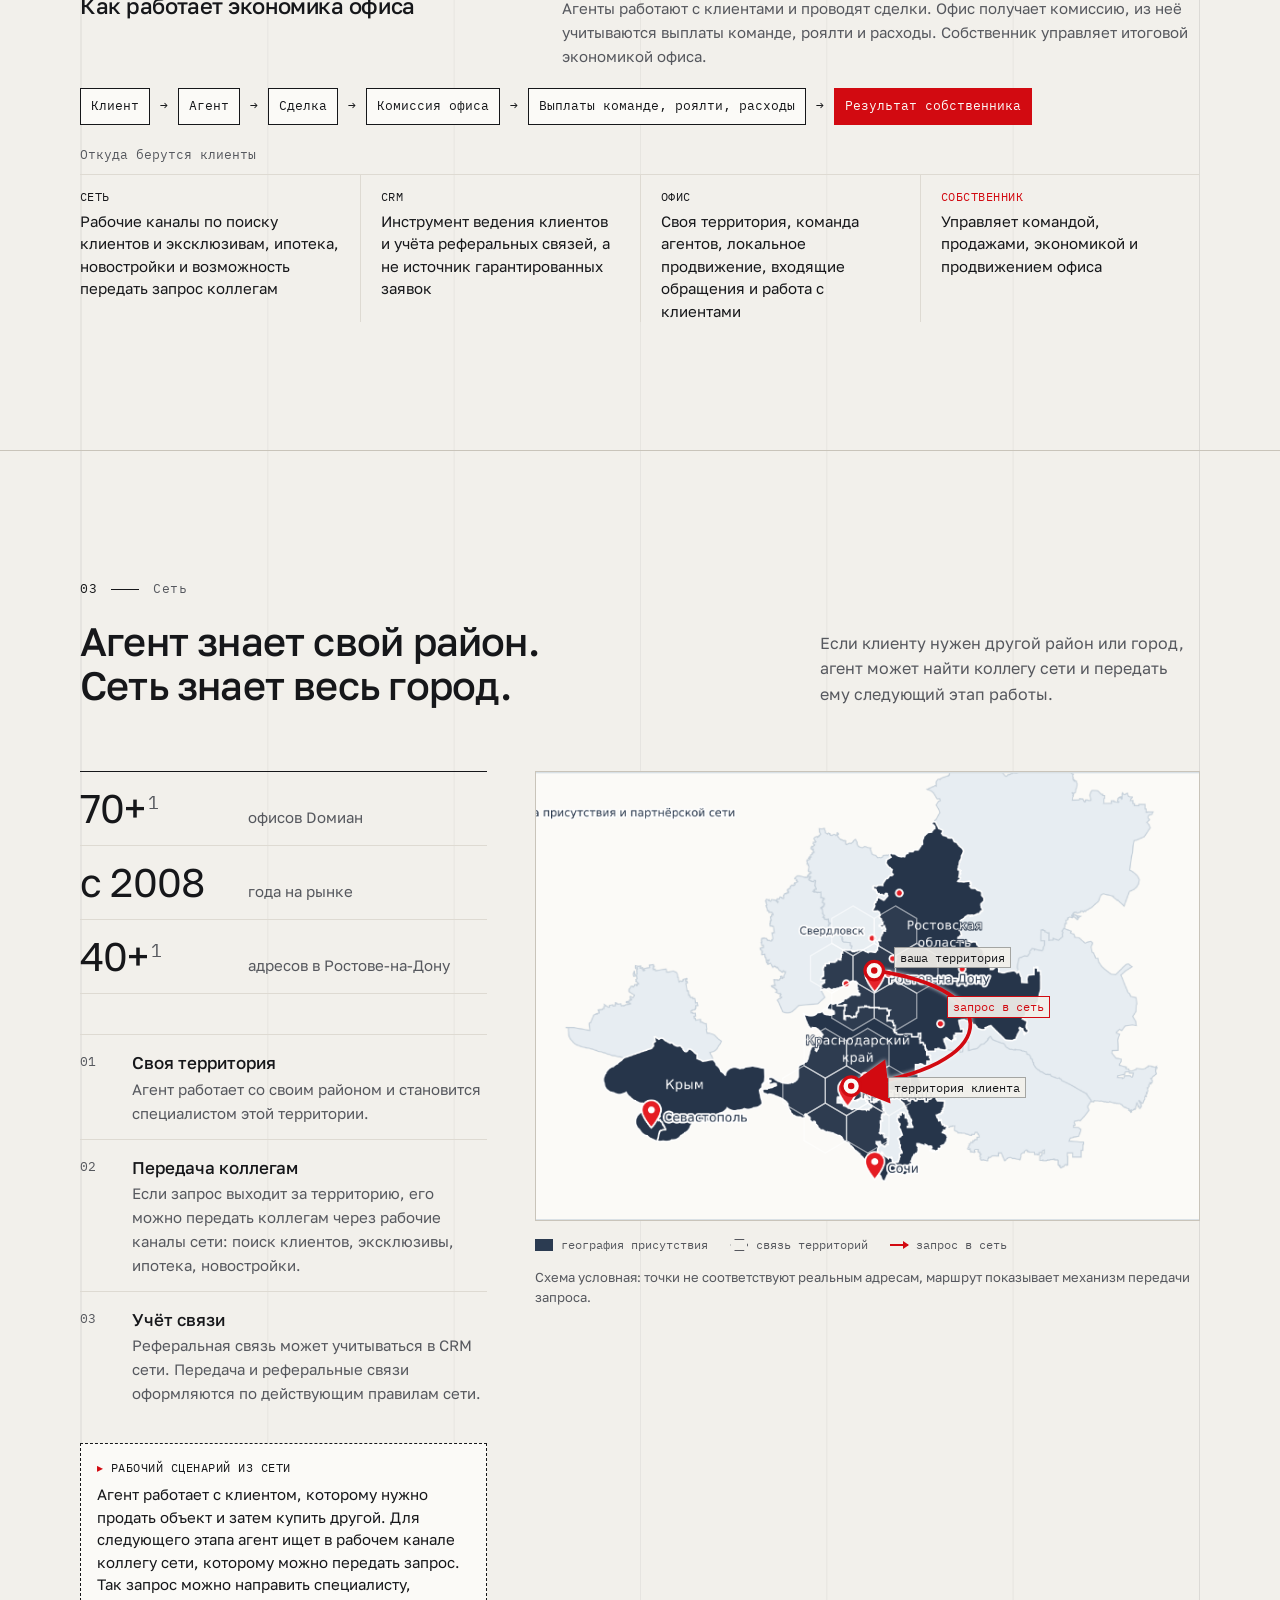
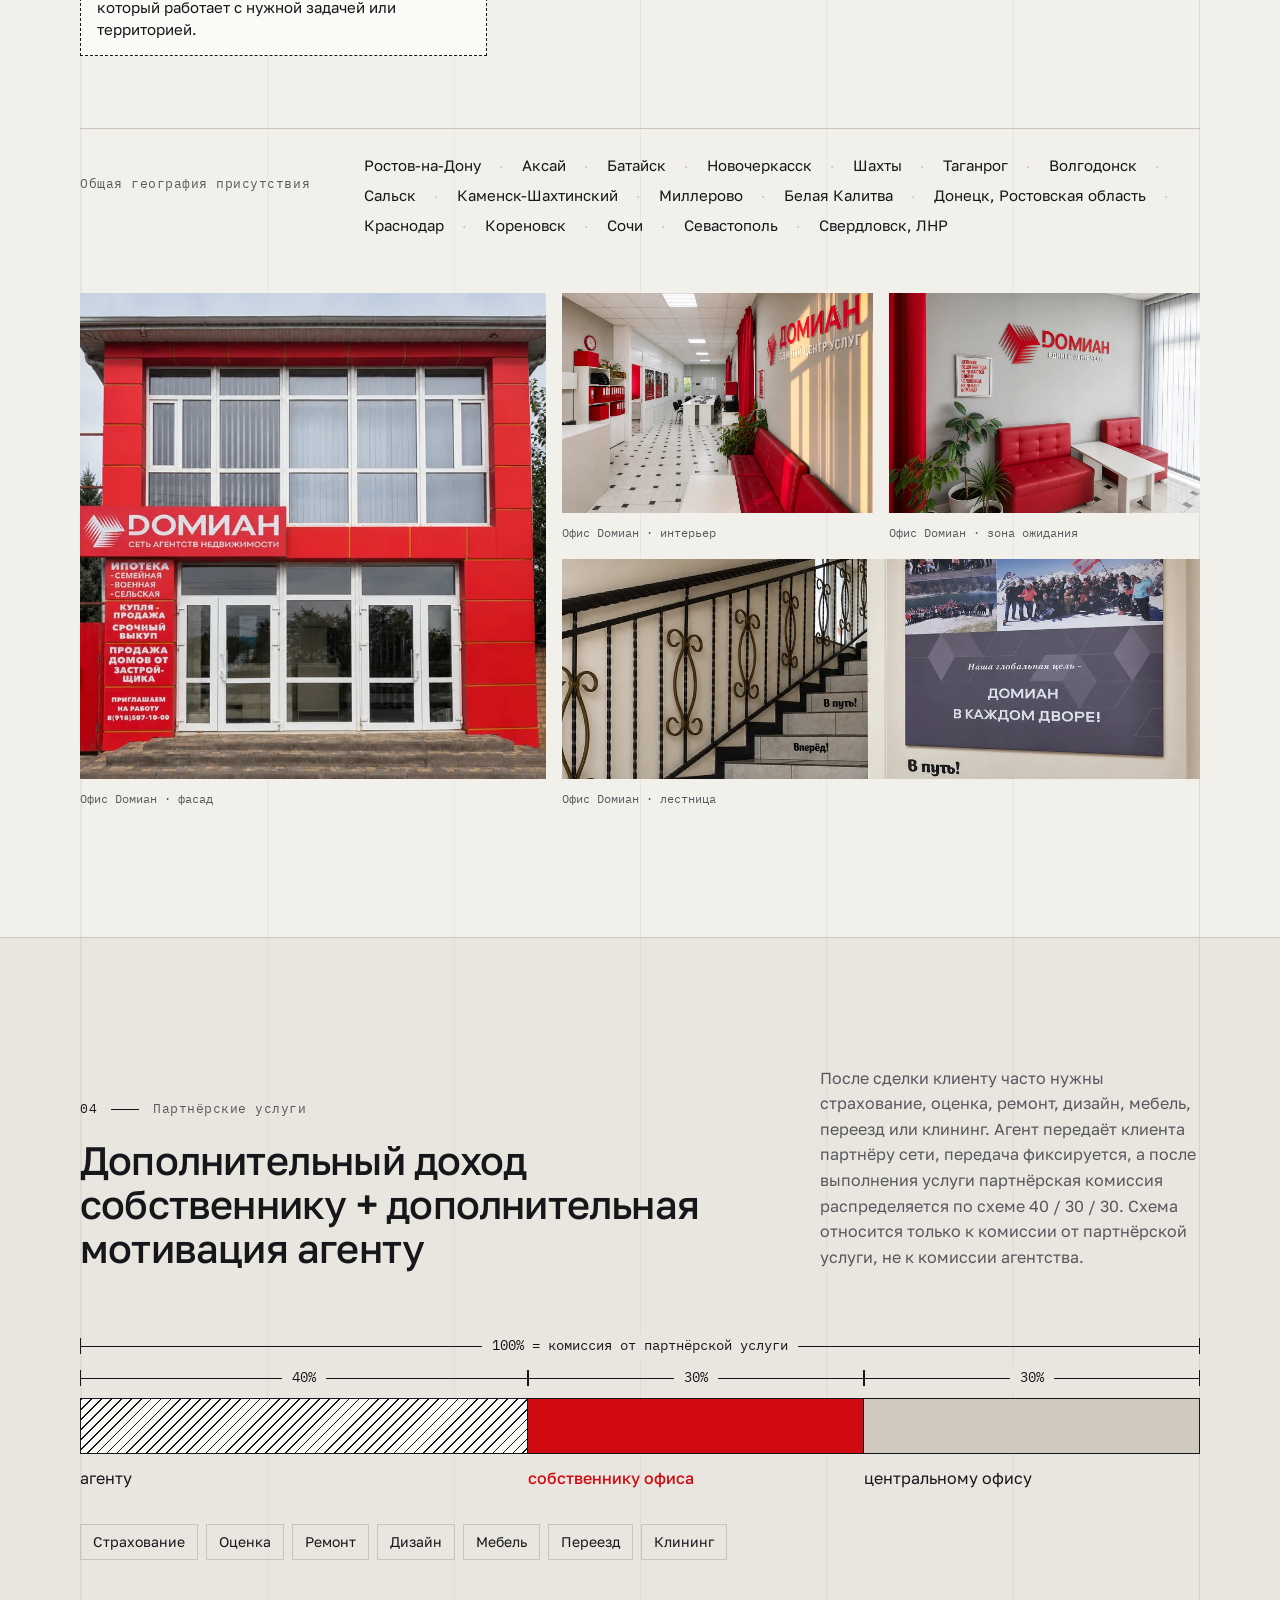
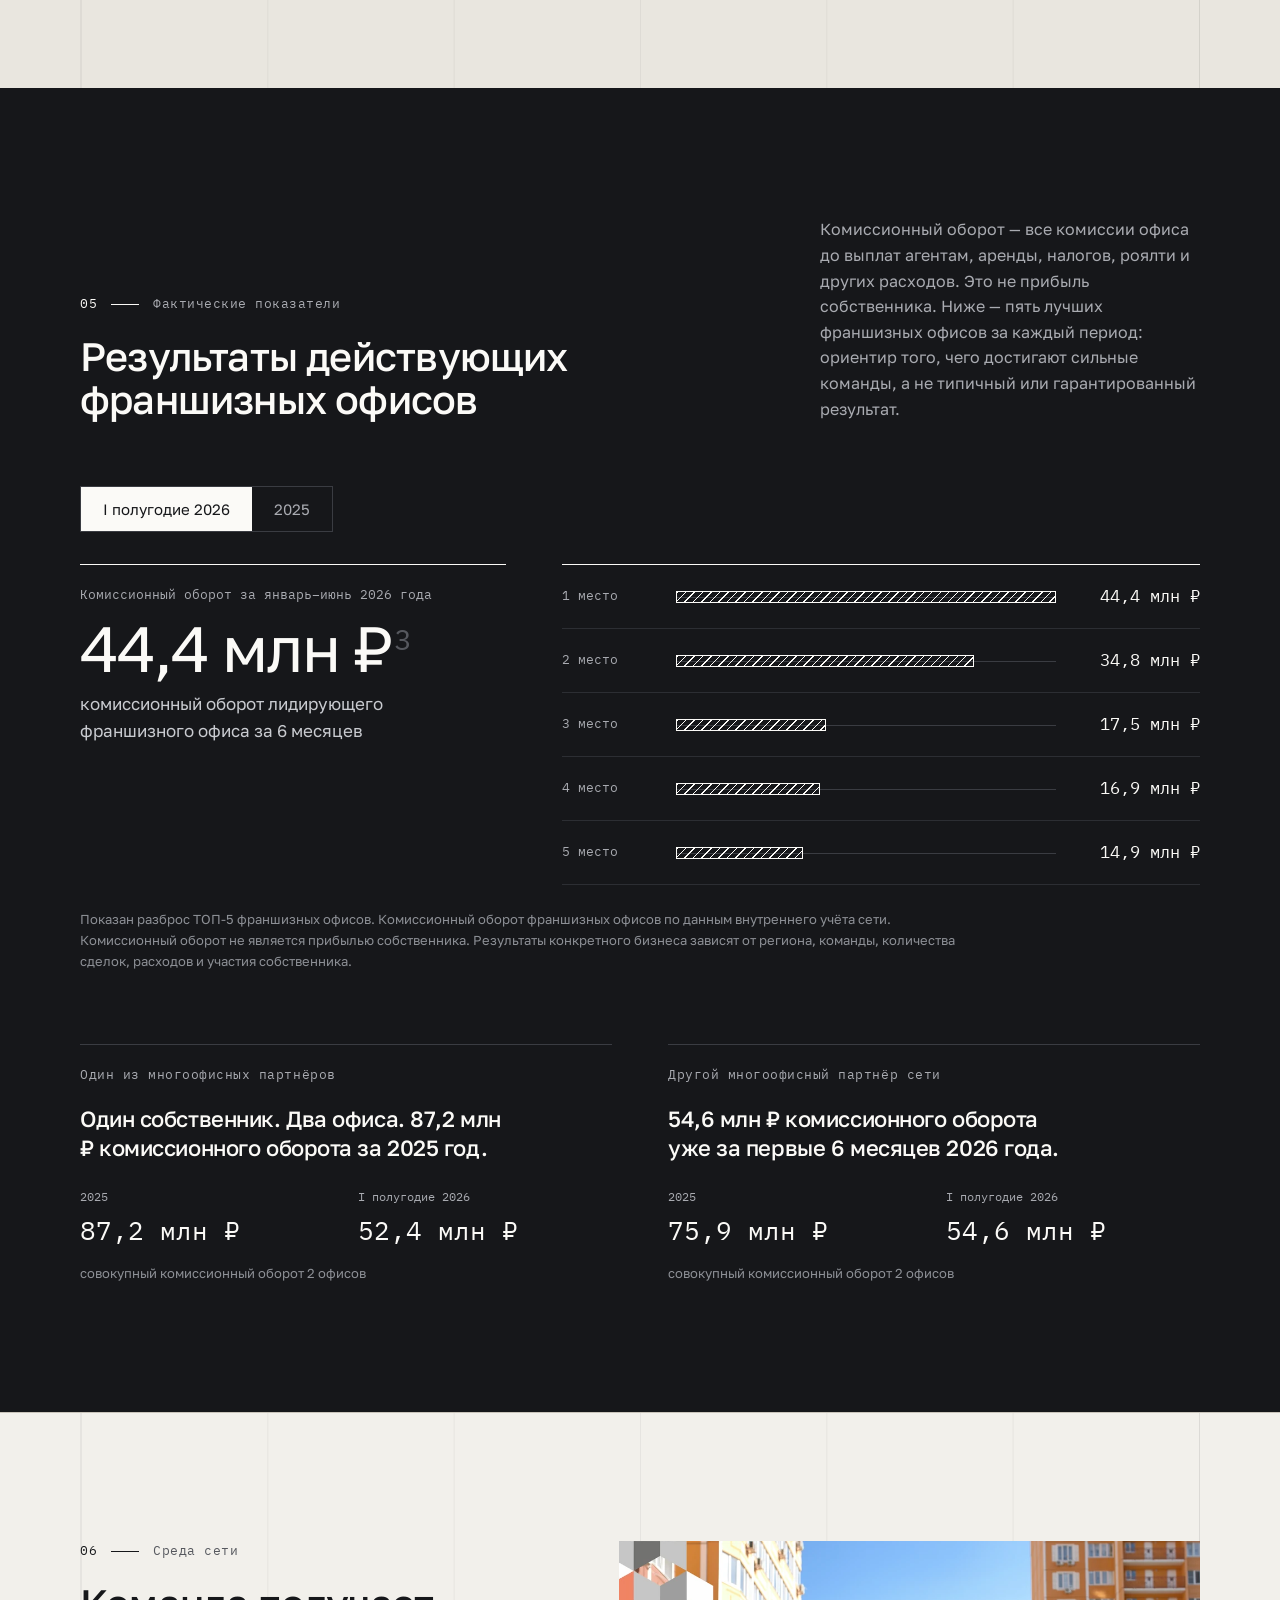
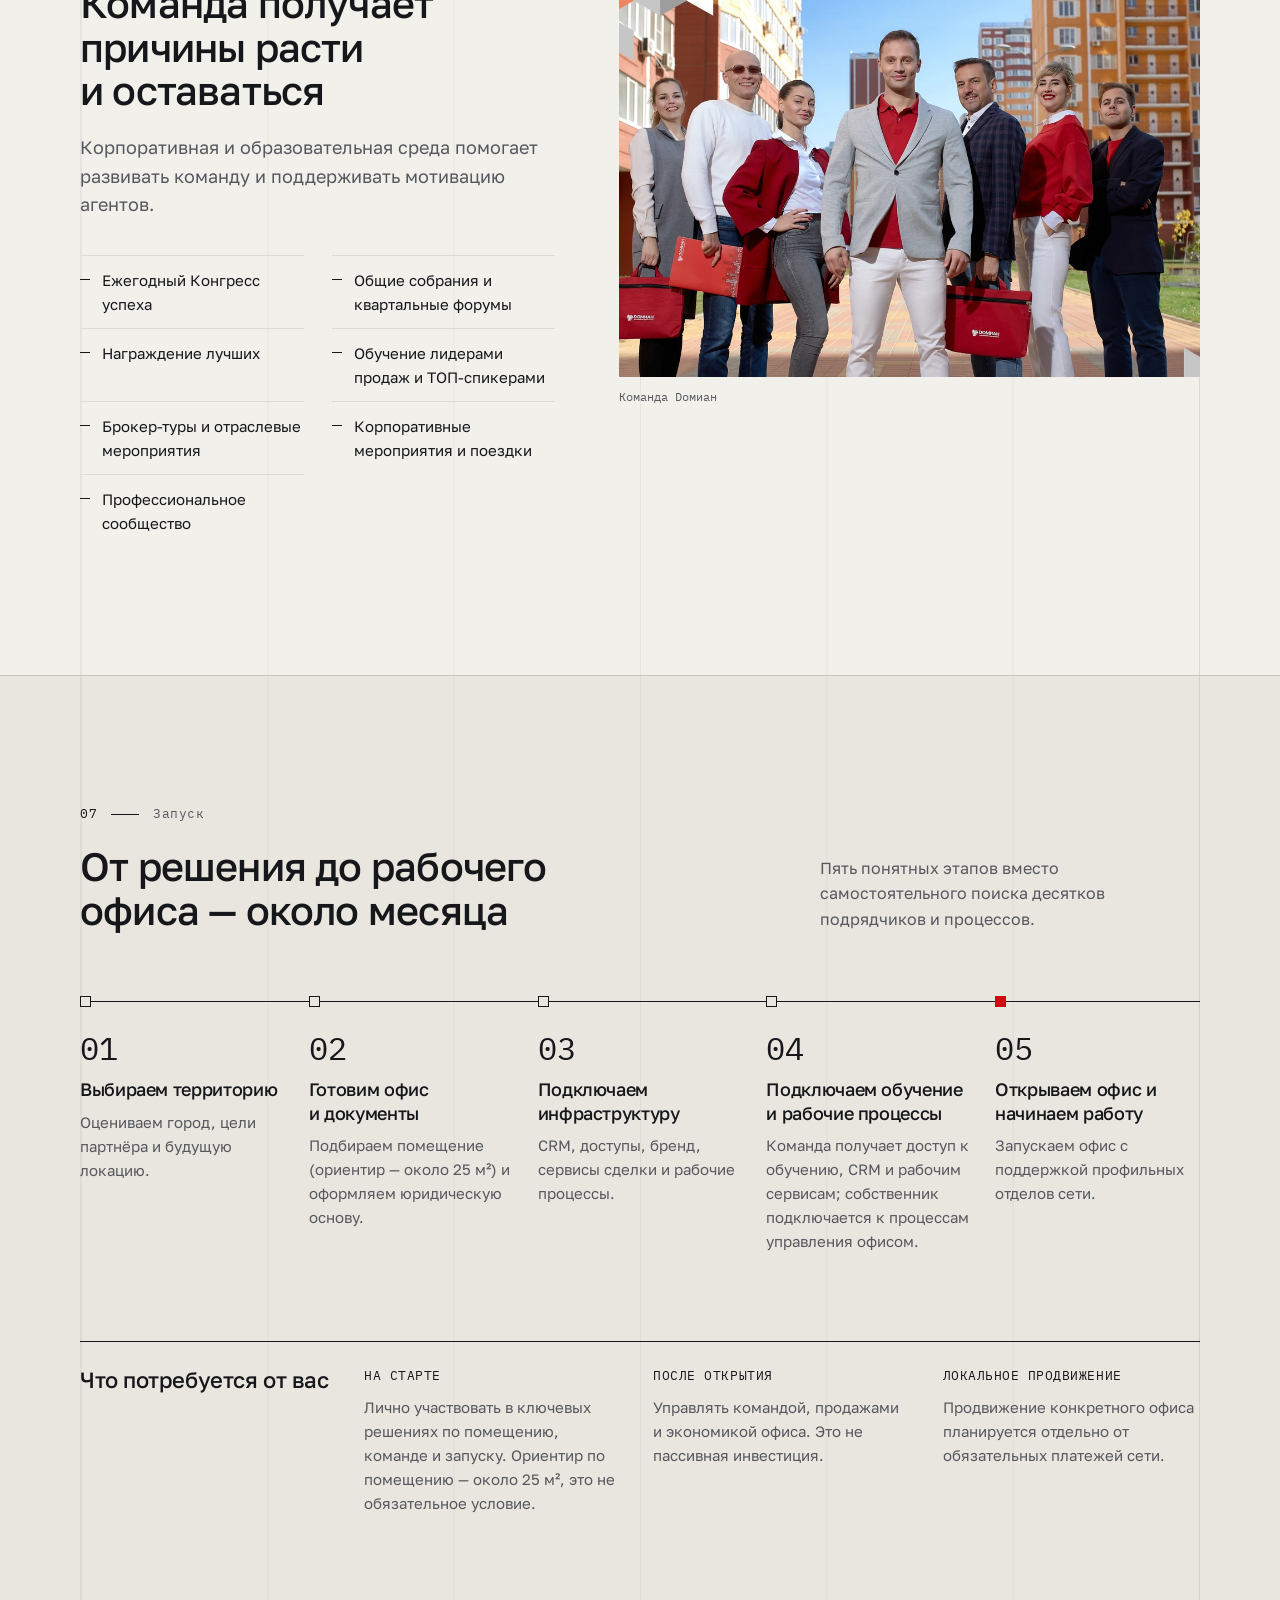
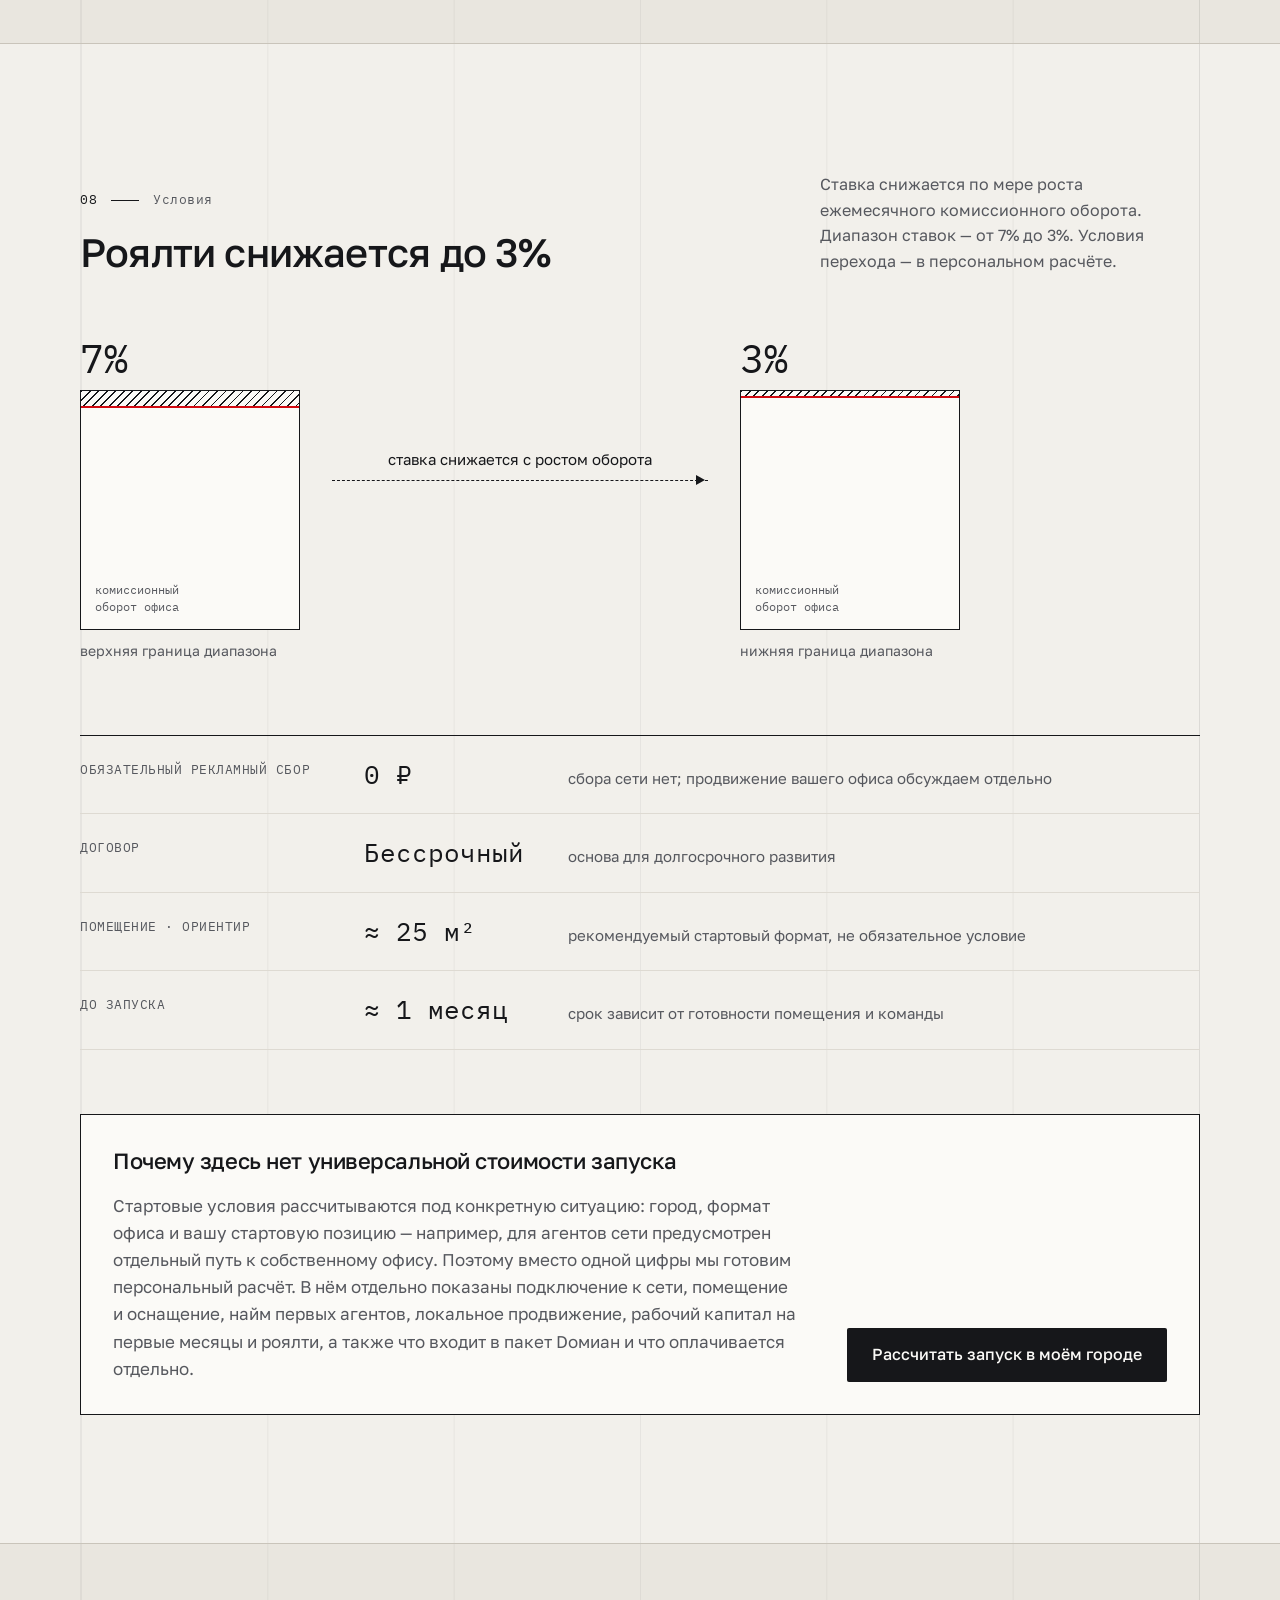
==== commit e9577436: "Финал: показать офисное здание и добавить превью ссылки" ====
--- a/index.html
+++ b/index.html
@@ -9,15 +9,21 @@
   <meta property="og:locale" content="ru_RU">
   <meta property="og:title" content="Франшиза агентства недвижимости Dомиан">
   <meta property="og:description" content="Собственный офис внутри работающей системы Dомиан: инфраструктура, сеть и поддержка на каждом этапе.">
+  <meta property="og:url" content="https://lesauteur.github.io/KP/">
+  <meta property="og:image" content="https://lesauteur.github.io/KP/assets/images/system-building-og.jpg">
+  <meta property="og:image:width" content="1200">
+  <meta property="og:image:height" content="630">
+  <meta property="og:image:alt" content="Иллюстрация офиса Dомиан, собранного из модулей системы">
   <meta name="twitter:card" content="summary_large_image">
+  <meta name="twitter:image" content="https://lesauteur.github.io/KP/assets/images/system-building-og.jpg">
   <title>Франшиза агентства недвижимости Dомиан</title>
   <link rel="icon" href="assets/images/favicon.svg" type="image/svg+xml">
   <link rel="preconnect" href="https://fonts.googleapis.com">
   <link rel="preconnect" href="https://fonts.gstatic.com" crossorigin>
   <link rel="stylesheet" href="https://fonts.googleapis.com/css2?family=Golos+Text:wght@400;500;600&family=IBM+Plex+Mono:wght@400;500&display=swap">
-  <link rel="stylesheet" href="assets/css/styles.css?v=20260928-alive">
-  <script src="assets/js/content.js?v=20260928-alive" defer></script>
-  <script src="assets/js/app.js?v=20260928-alive" defer></script>
+  <link rel="stylesheet" href="assets/css/styles.css?v=20260928-finish">
+  <script src="assets/js/content.js?v=20260928-finish" defer></script>
+  <script src="assets/js/app.js?v=20260928-finish" defer></script>
 </head>
 <body>
   <a class="skip-link" href="#main-content">Перейти к содержанию</a>
@@ -350,7 +356,12 @@
           <ol class="after-steps" id="after-request"></ol>
         </div>
         <div class="final-side">
-          <div class="iso iso-small" id="final-iso" aria-hidden="true"></div>
+          <figure class="final-illustration">
+            <picture>
+              <source media="(max-width: 700px)" srcset="assets/images/system-building-960.webp">
+              <img src="assets/images/system-building-1448.webp" alt="Концептуальная иллюстрация трёхэтажного офиса Dомиан" width="1448" height="1086" loading="lazy" decoding="async">
+            </picture>
+          </figure>
           <div class="contact-actions" id="contact-actions"></div>
           <a class="button button-line" data-pdf hidden><span data-cta-label="pdf">Скачать подробное КП</span></a>
           <div class="contact-form-wrap" id="contact-form-wrap" hidden></div>
--- a/assets/css/styles.css
+++ b/assets/css/styles.css
@@ -342,6 +342,8 @@
 .after-steps p { color: var(--ink-2); font-size: 15px; }
 .final-side { display: grid; gap: 12px; }
 .iso-small { max-width: 420px; margin: -24px auto 8px; }
+.final-illustration { position: relative; margin: -28px -28px 8px; overflow: hidden; background: var(--paper); }
+.final-illustration img { display: block; width: 100%; height: auto; aspect-ratio: 4 / 3; object-fit: cover; }
 .contact-actions { display: grid; gap: 12px; }
 .final-side .button { width: 100%; }
 .contact-form { display: grid; gap: 8px; margin-top: 8px; }
@@ -505,6 +507,7 @@
   .photo-strip figure:first-child { grid-column: auto; }
   .photo-strip img { aspect-ratio: 4 / 3; flex: none; }
   .section-red .final-side { padding: 20px; }
+  .final-illustration { margin: -20px -20px 8px; }
 }
 
 /* ---------- Mobile/tablet: compact sticky plan assembles while module cards scroll ---------- */
@@ -570,6 +573,18 @@
 .office-part { opacity: 0; transform: translateY(-5px); transition: opacity .35s ease, transform .35s var(--ease); }
 .office-part.is-on { opacity: 1; transform: none; }
 
+/* Desktop module labels: quiet perimeter callouts, not flags over the drawing. */
+.iso-callout { opacity: .3; transition: opacity .35s ease; }
+.callout-line { fill: none; stroke: var(--ink-2); stroke-width: 1; stroke-dasharray: 3 4; }
+.callout-dot { fill: var(--ink-2); }
+.callout-card { stroke-width: 1; stroke-opacity: .45; transition: fill .25s ease, stroke-width .25s ease, stroke-opacity .25s ease; }
+.callout-num-bg, .callout-name, .callout-line, .callout-dot { transition: opacity .25s ease; }
+.iso-callout.is-on { opacity: .72; }
+.iso-callout.is-current { opacity: 1; }
+.iso-callout.is-current .callout-card { stroke-width: 2; stroke-opacity: 1; }
+.iso-callout.is-current .callout-line { stroke-width: 1.5; stroke-dasharray: none; }
+.is-final .iso-callout { opacity: 0; }
+
 /* ---------- Pulse from module to office: plays once per step ---------- */
 .iso-pulse { pointer-events: none; }
 .pulse-path { opacity: 0; stroke-width: 1.5; stroke-dasharray: 4 5; }
@@ -585,7 +600,7 @@
 }
 @media (prefers-reduced-motion: reduce) {
   .iso-pulse { display: none; }
-  .office-part, .iso-tile, .iso-tall { transition: none; }
+  .office-part, .iso-tile, .iso-tall, .iso-callout, .callout-card { transition: none; }
 }
 .iso-shell.is-cut polygon { fill-opacity: .38; }
 
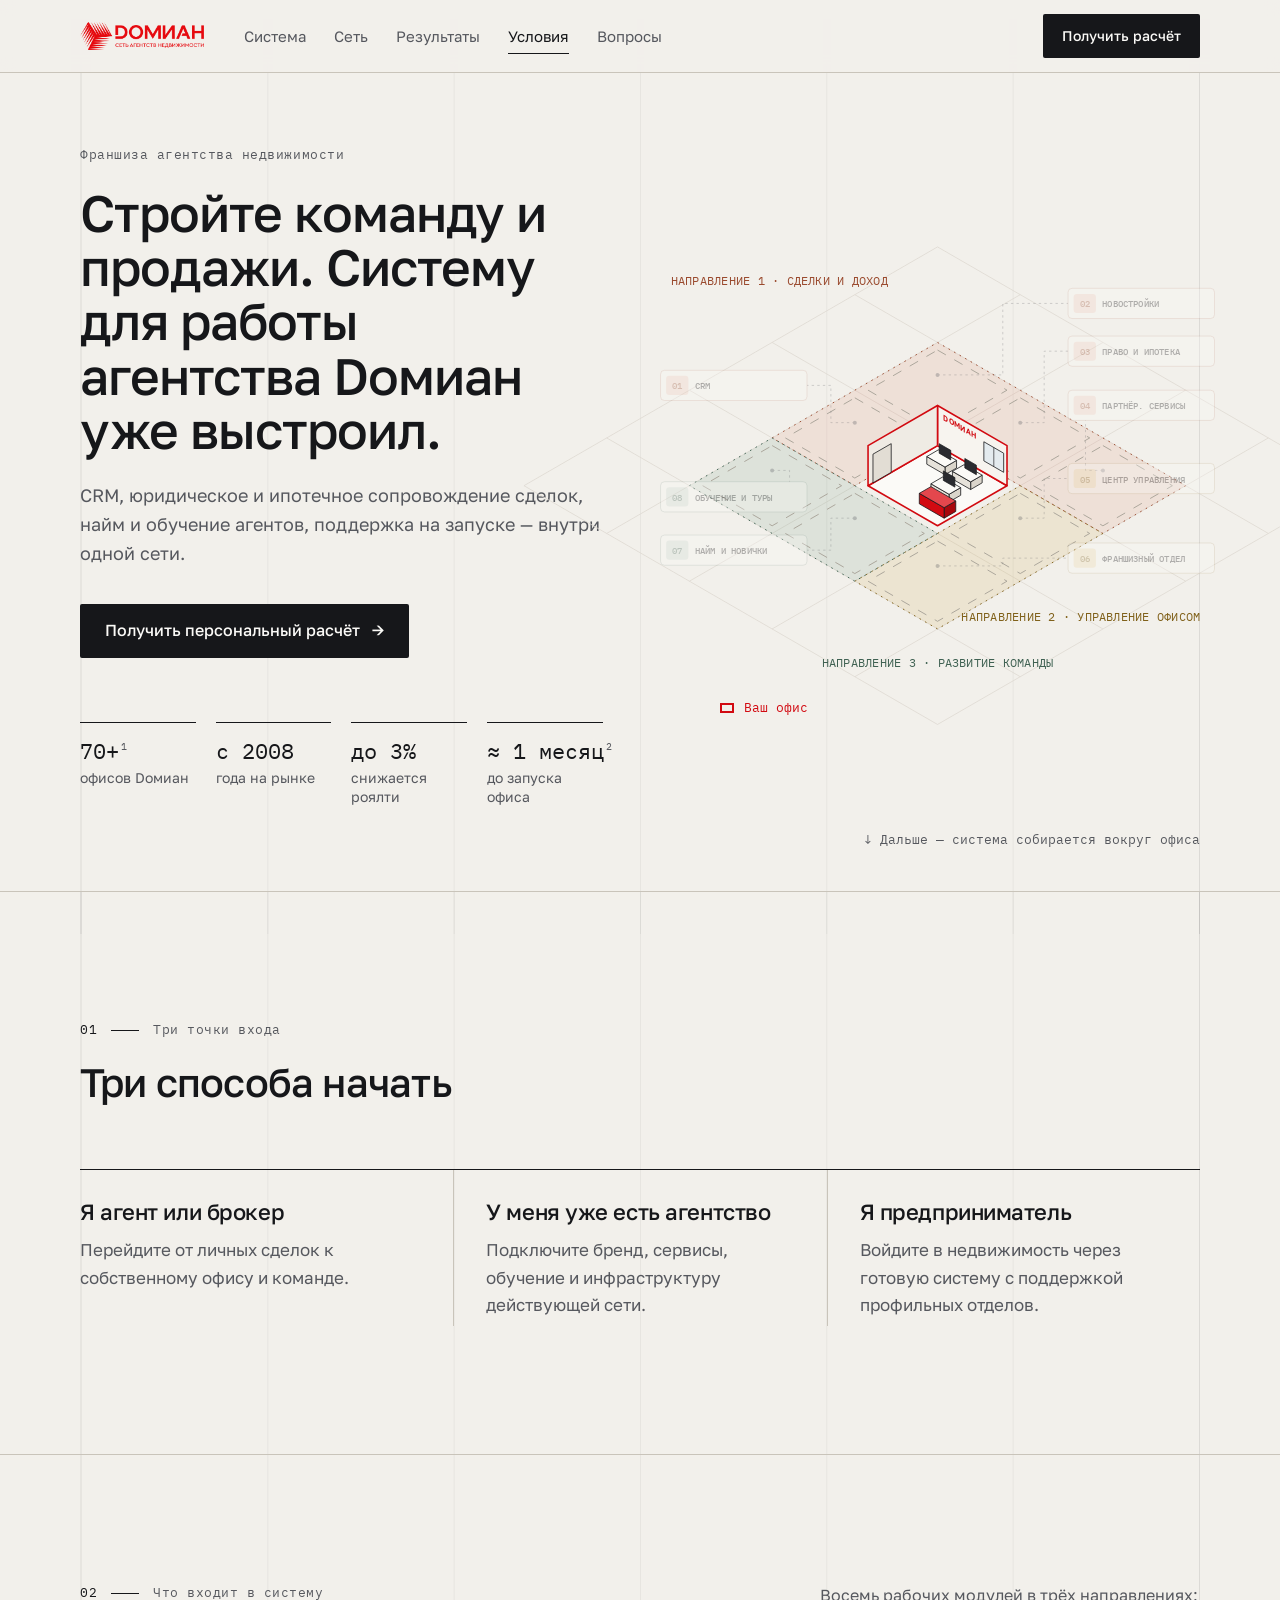
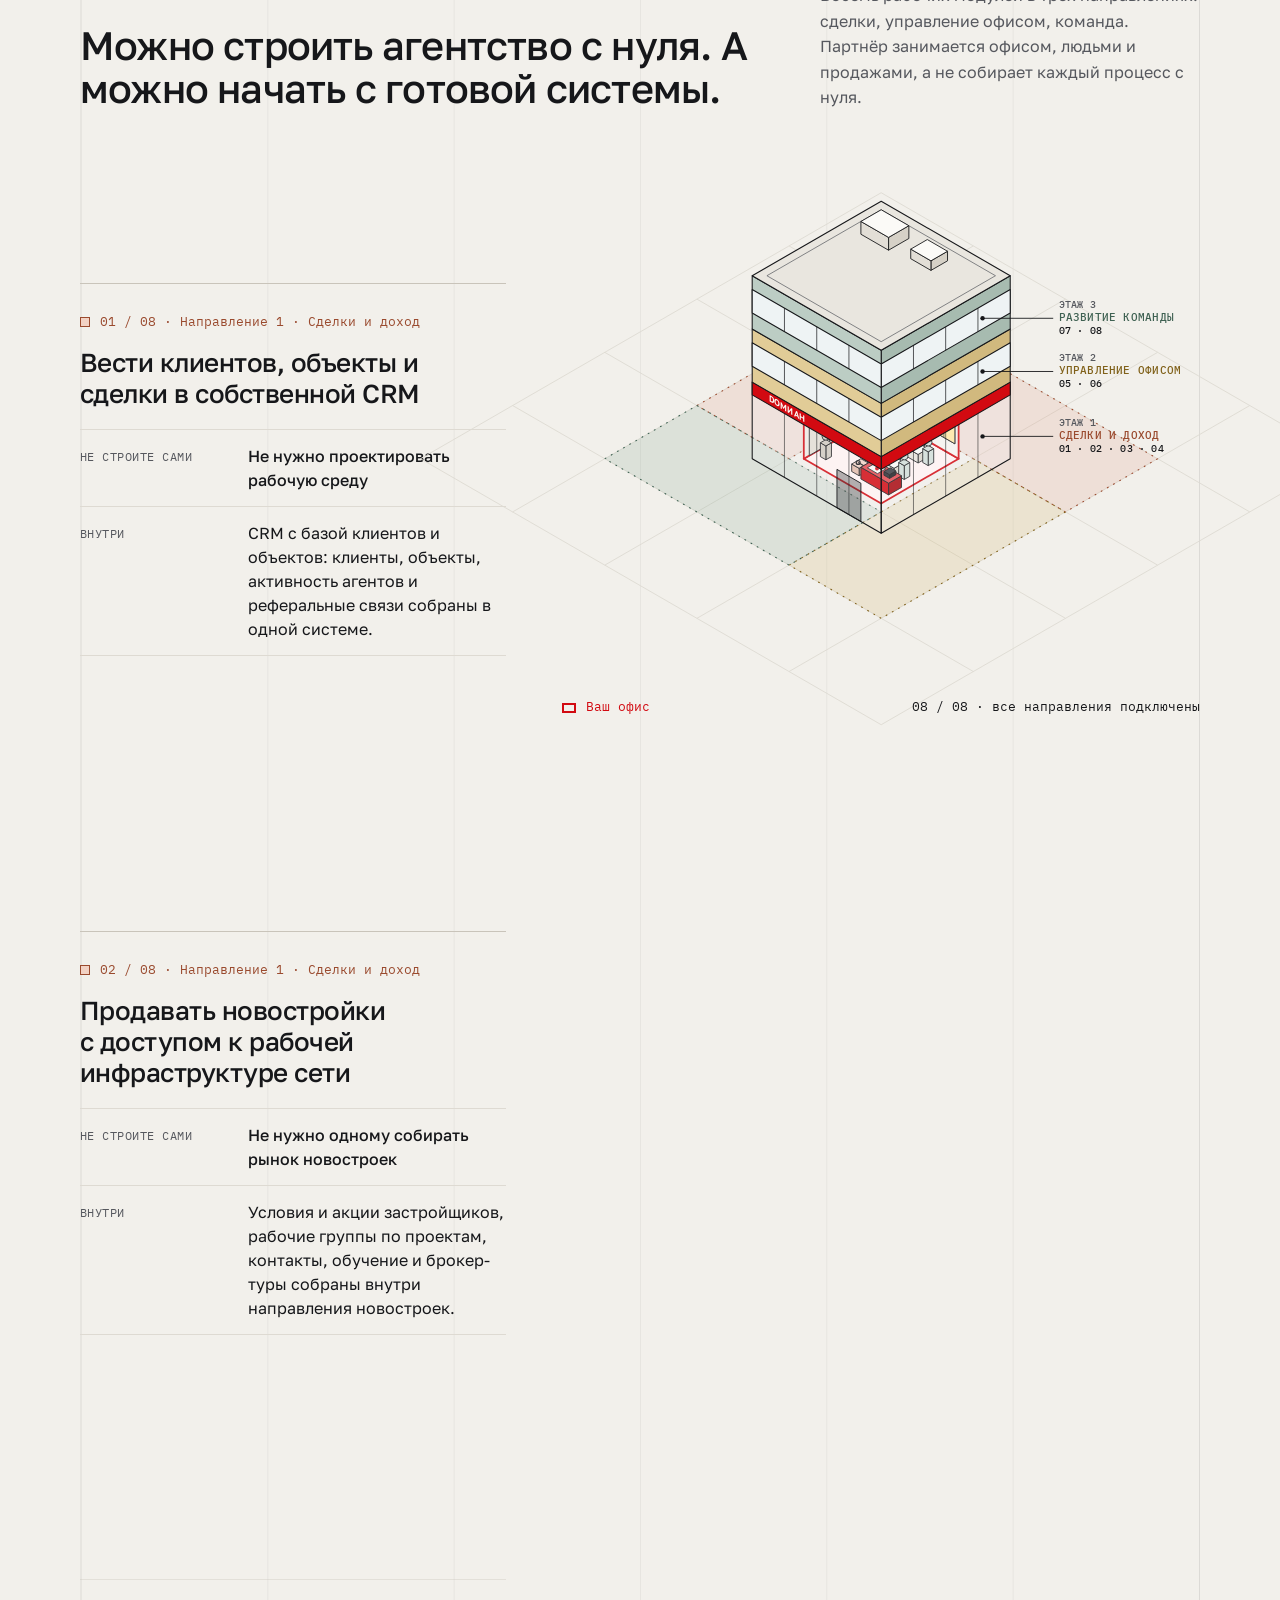
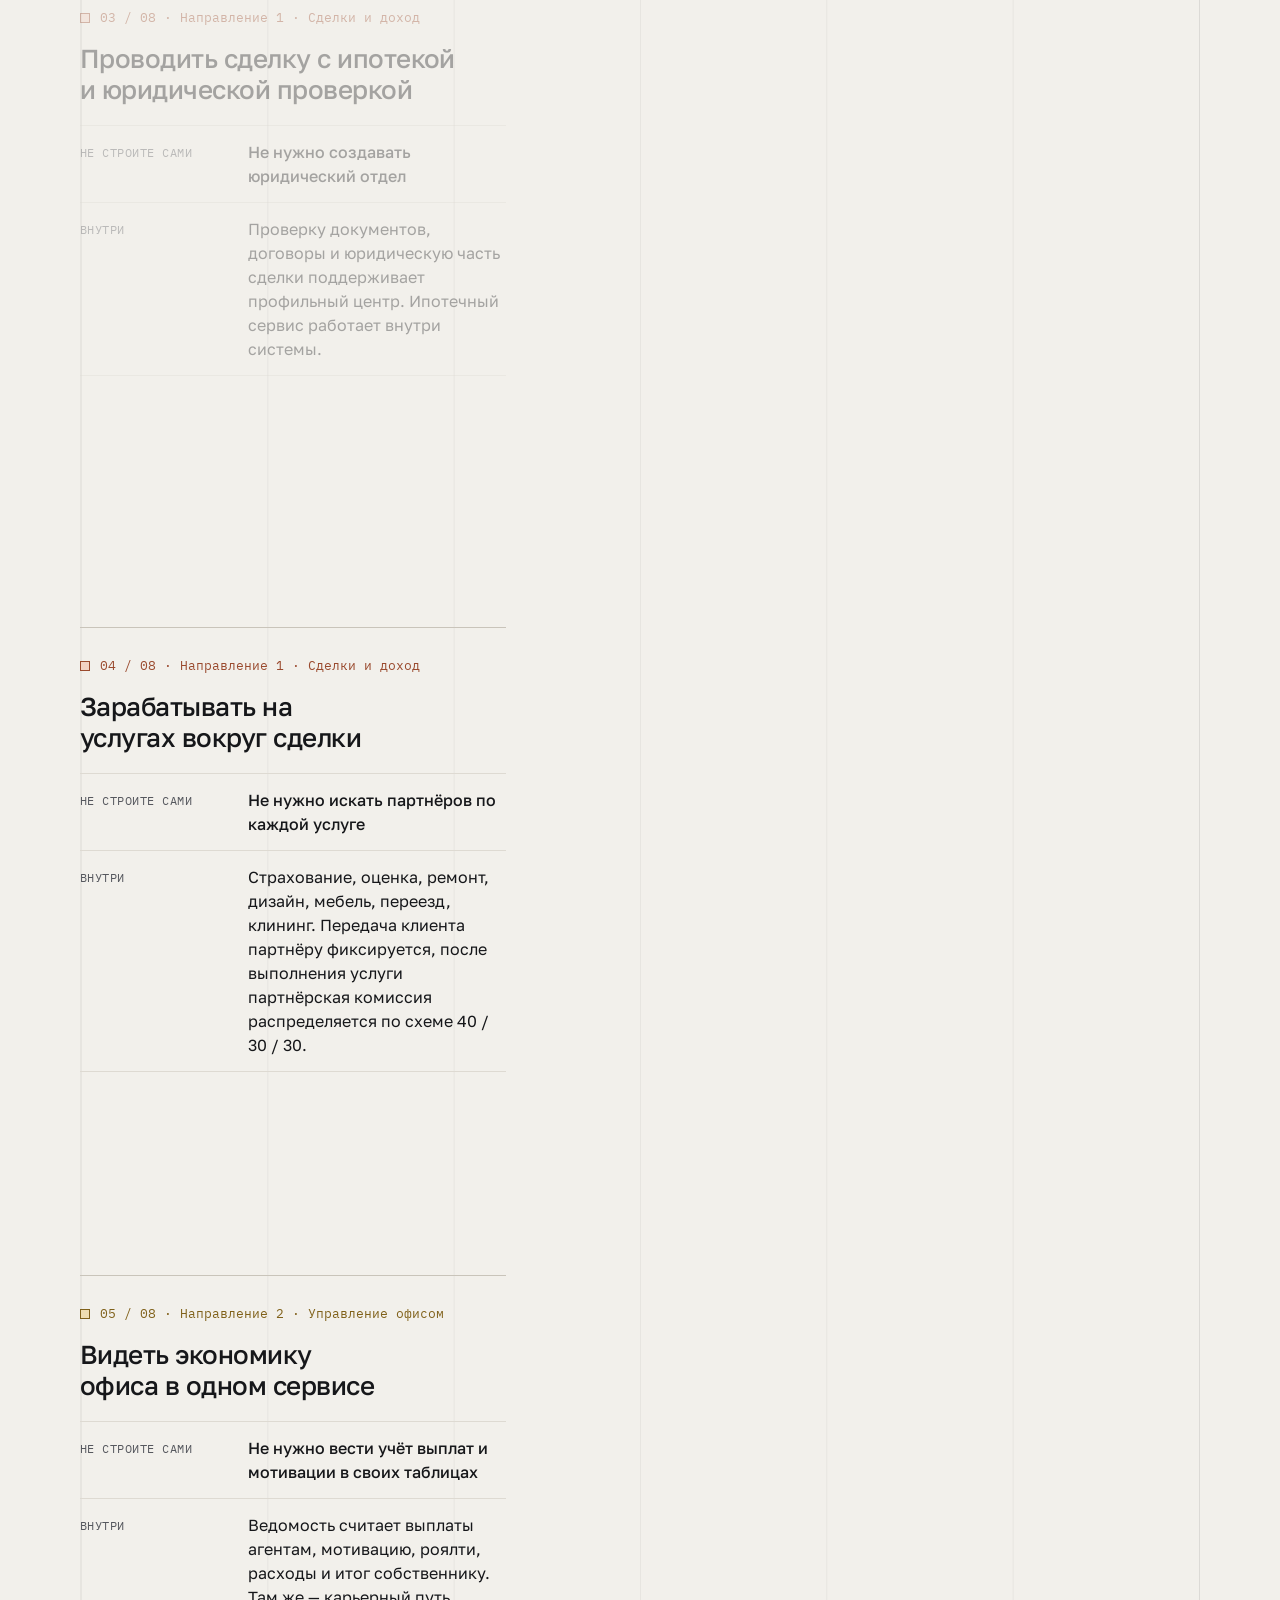
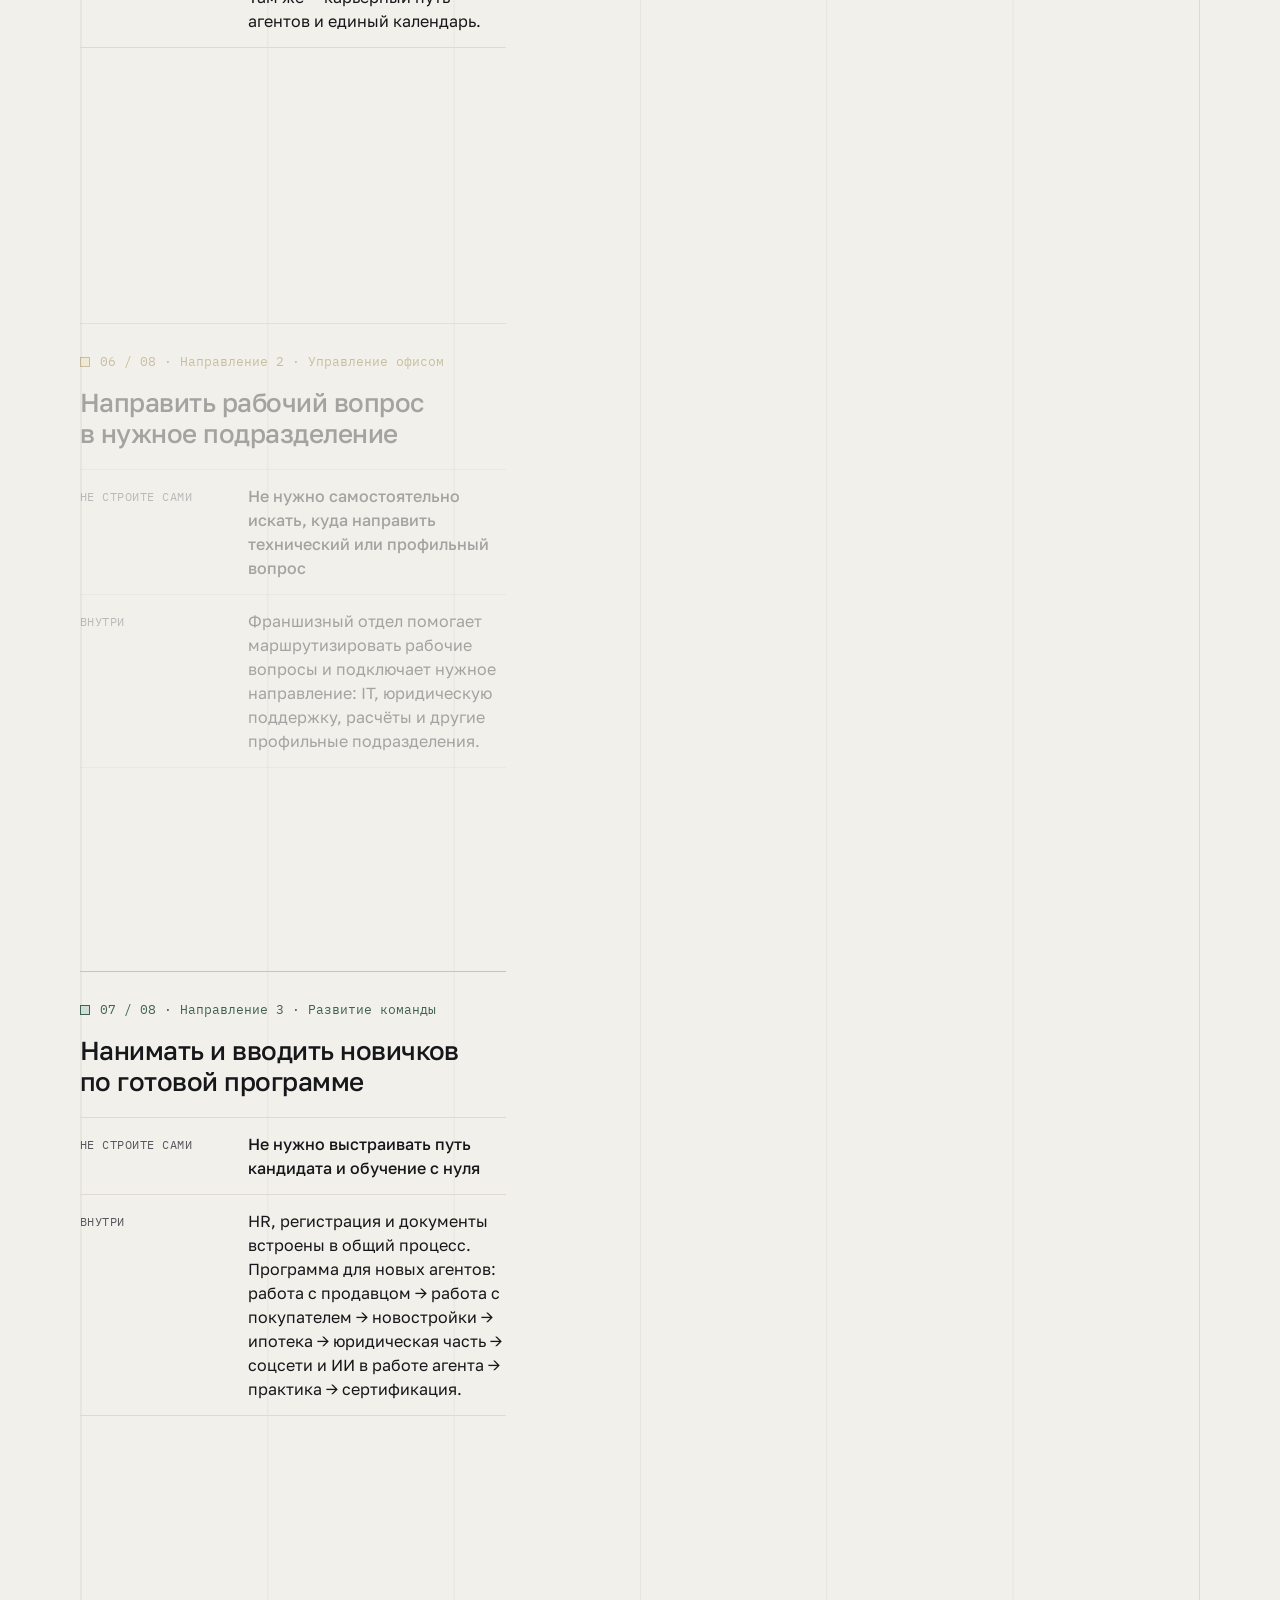
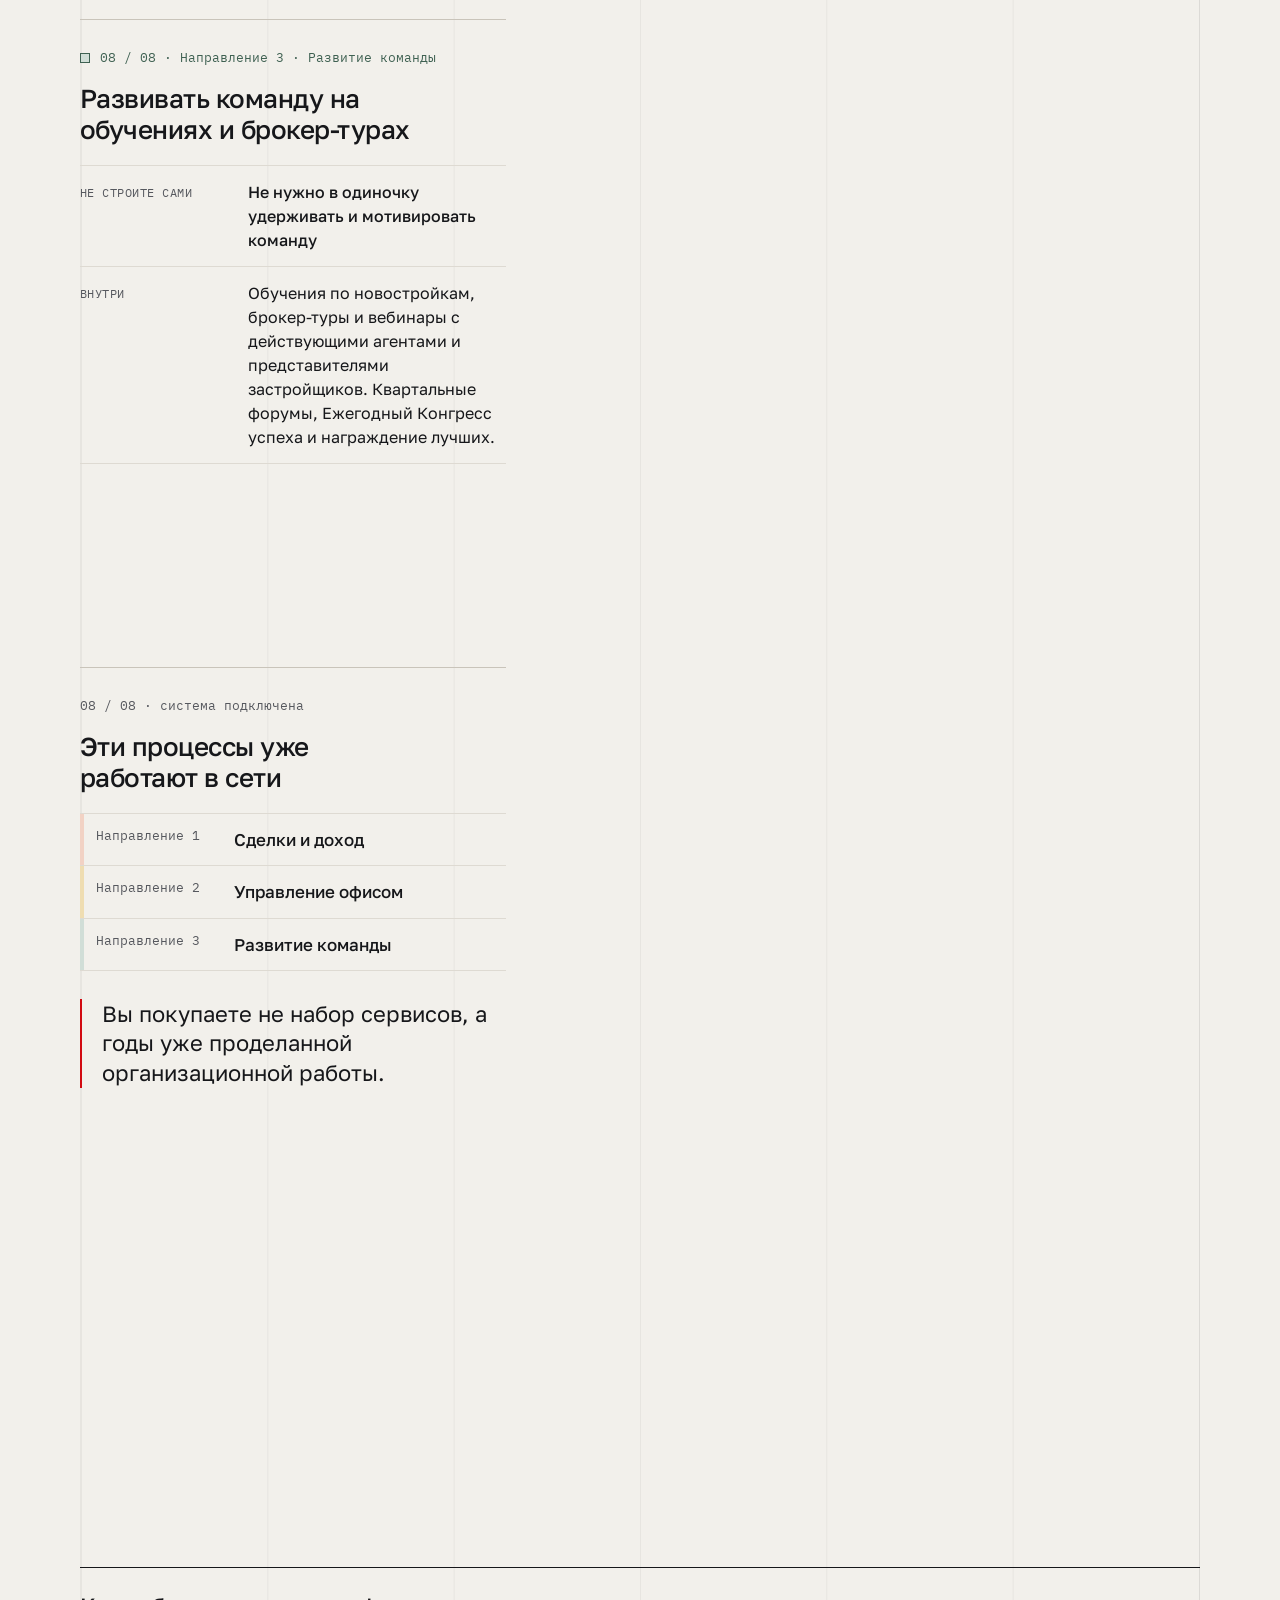
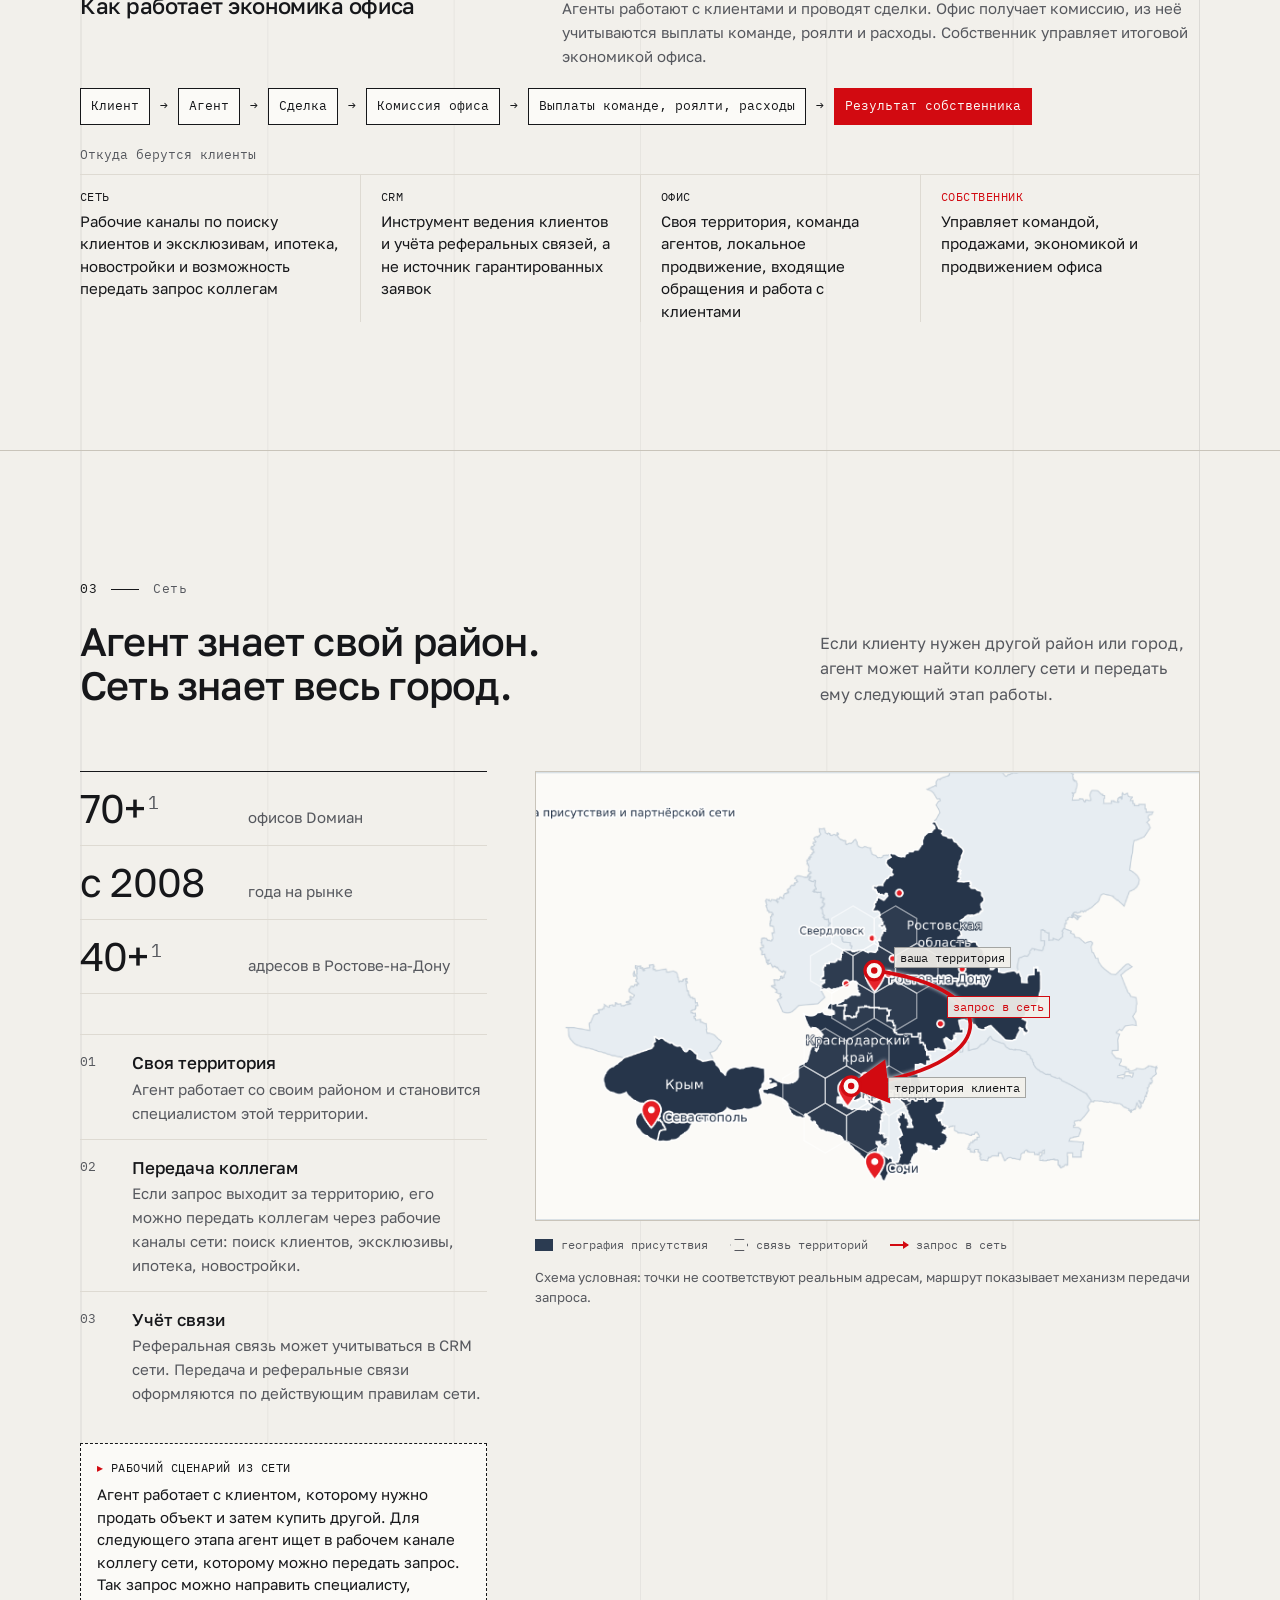
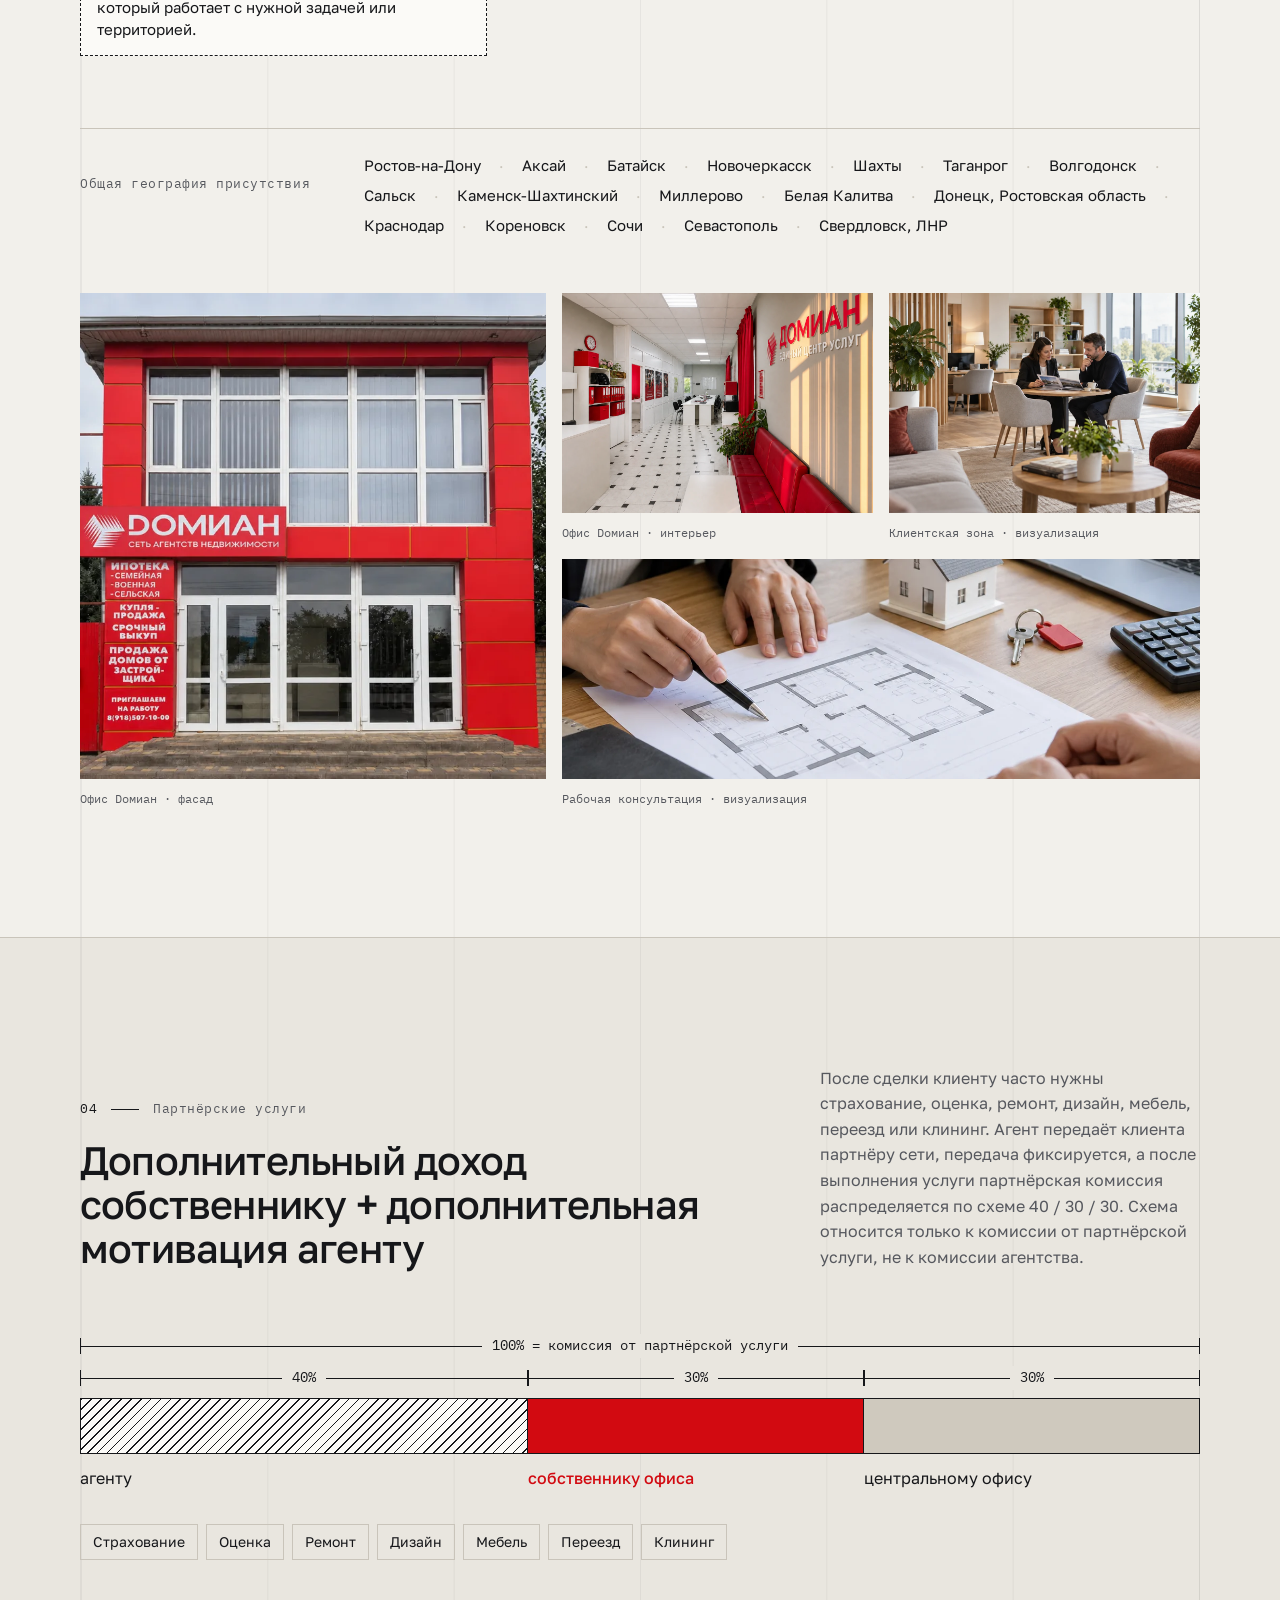
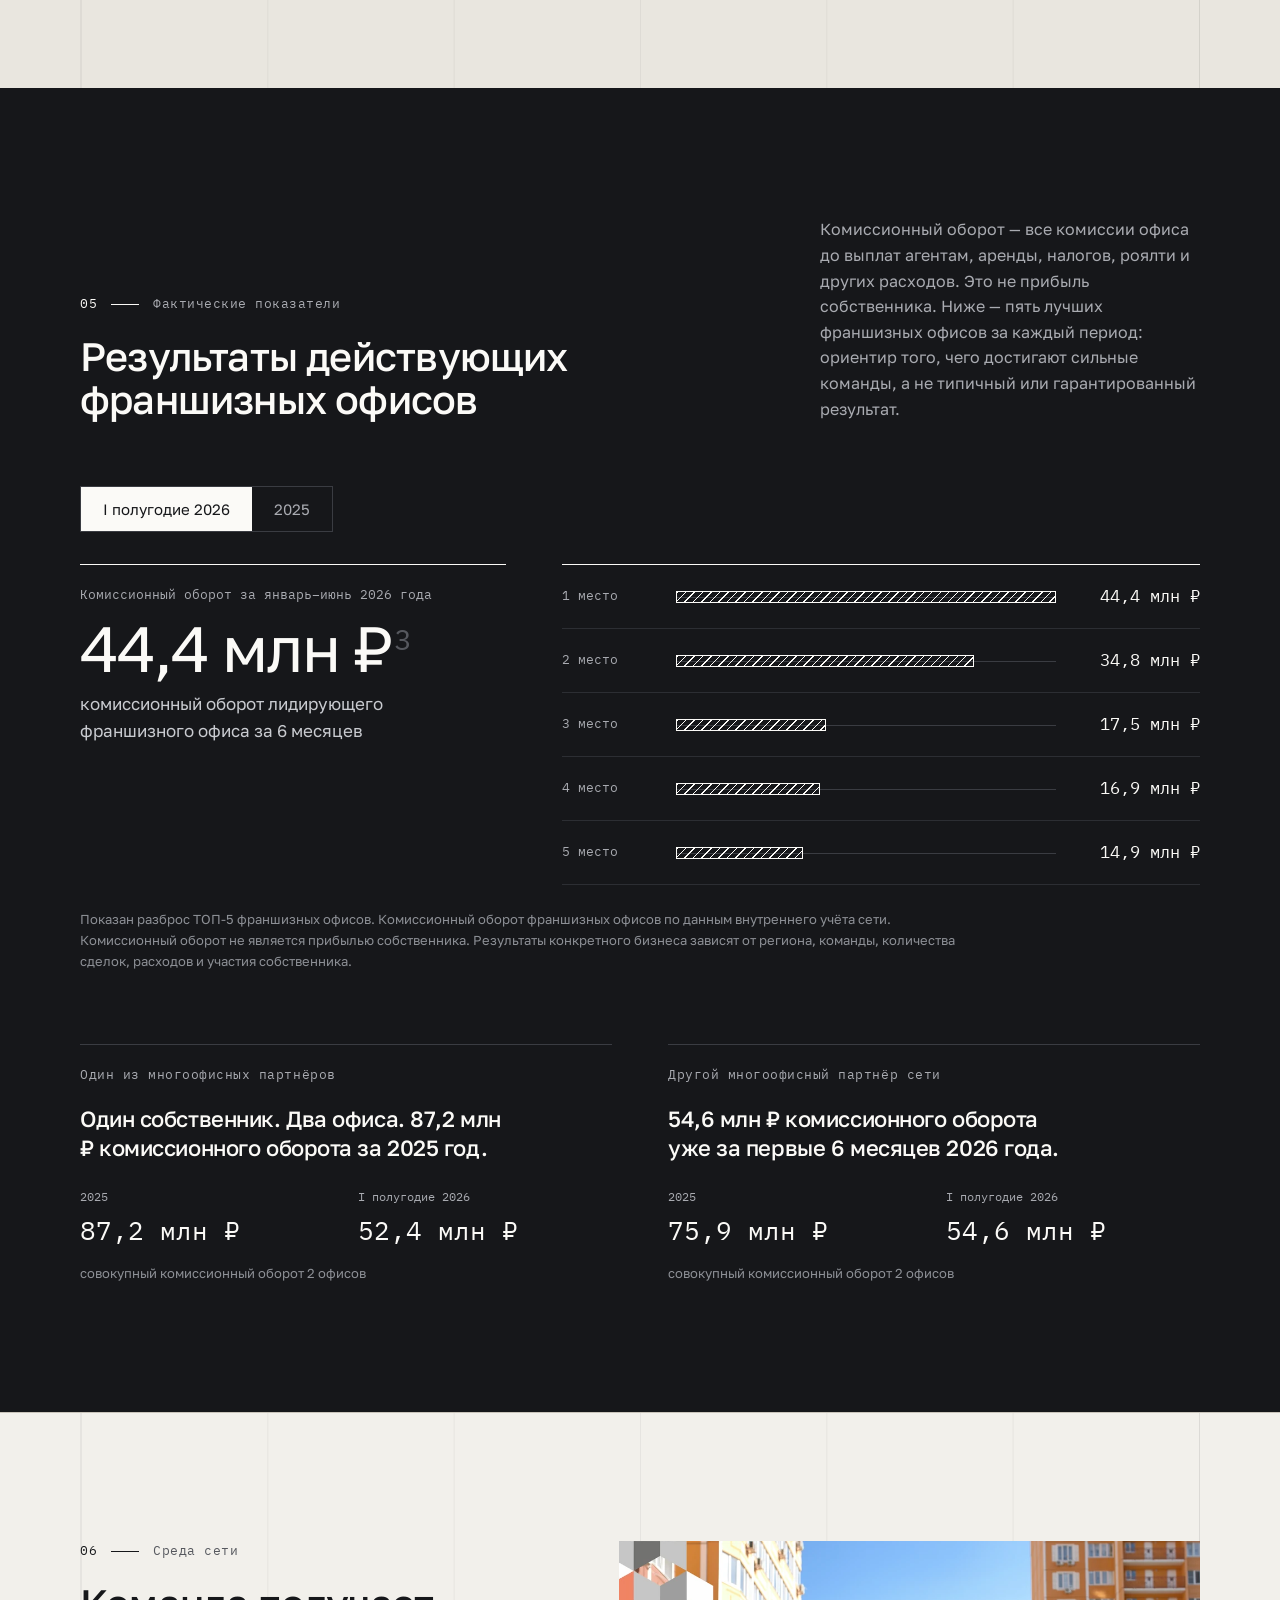
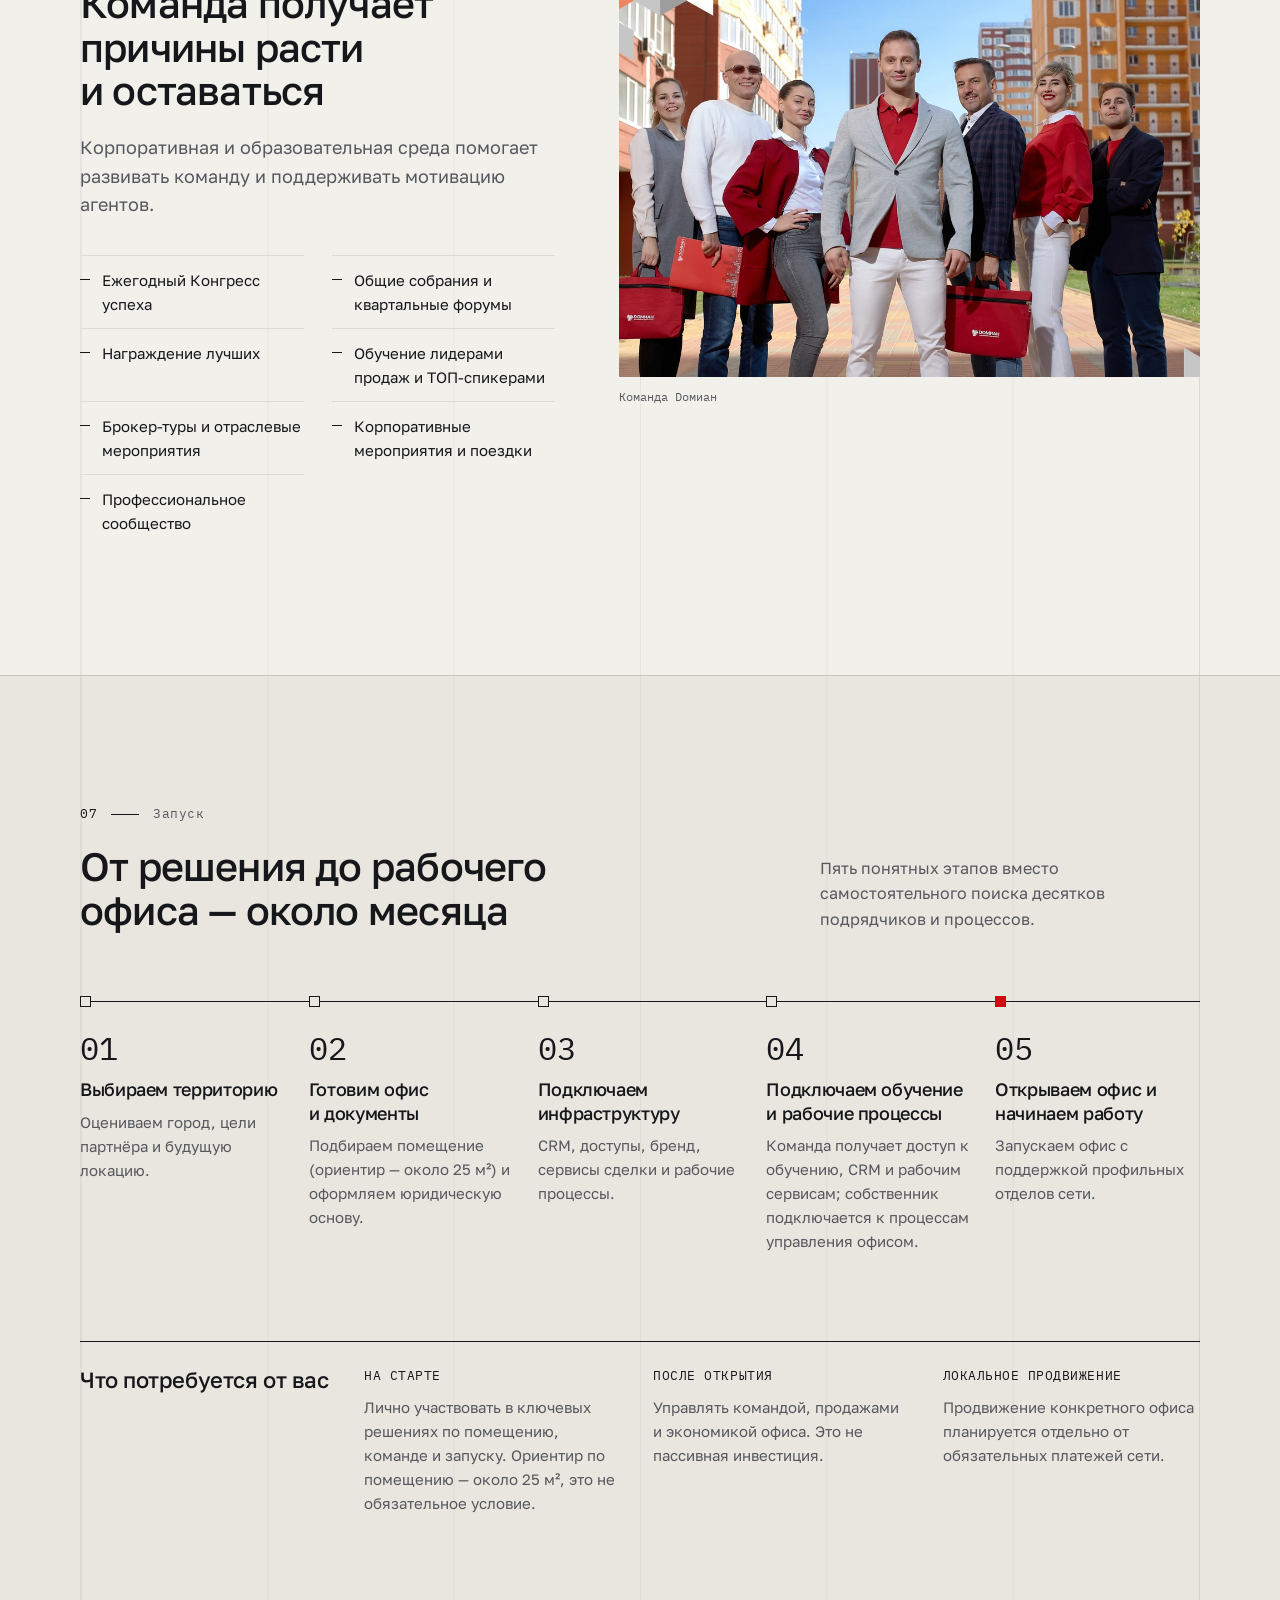
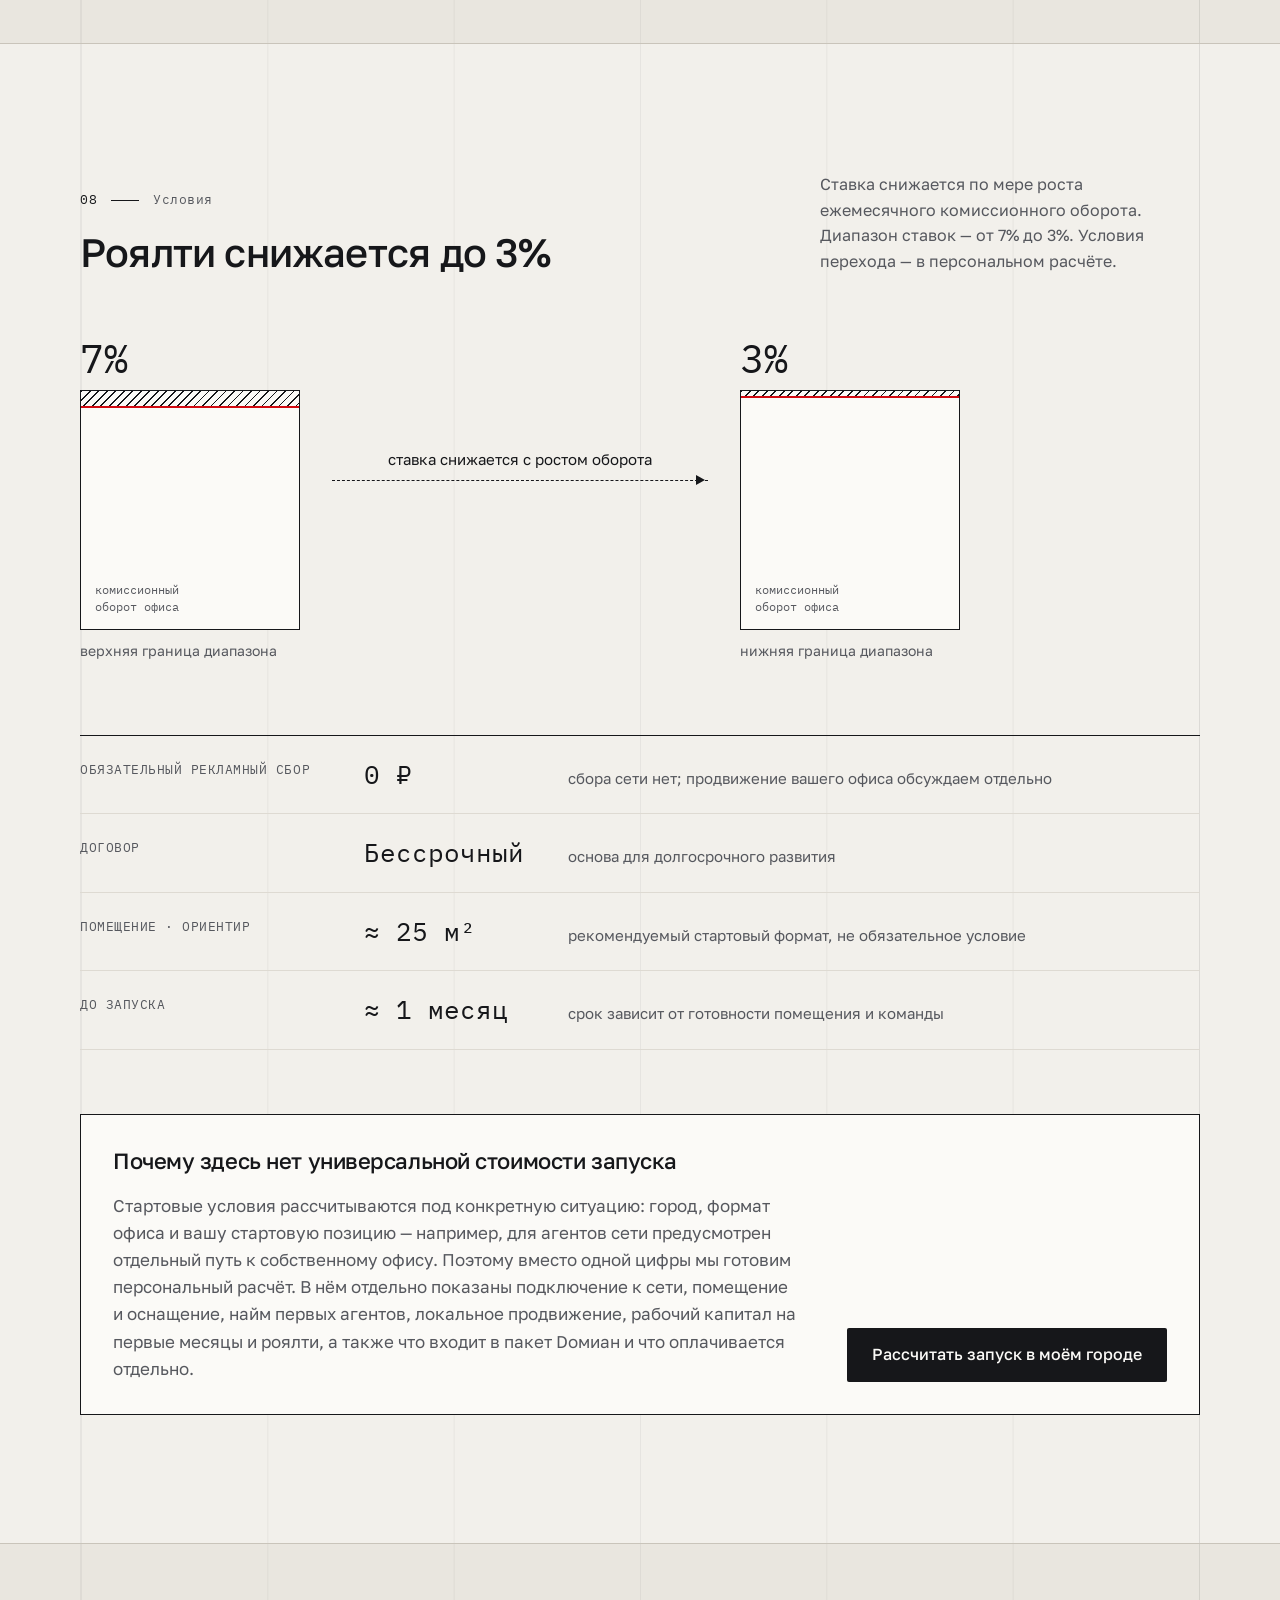
==== commit 1731a15a: "Фото: заменить лестницу и плакат рабочими сценами" ====
--- a/index.html
+++ b/index.html
@@ -214,11 +214,11 @@
           <p class="kicker">Общая география присутствия</p>
           <ul id="city-list" aria-label="Города общей географии присутствия"></ul>
         </div>
-        <div class="photo-strip" aria-label="Реальная инфраструктура сети">
+        <div class="photo-strip" aria-label="Офис и рабочая среда">
           <figure><img src="assets/images/office-shakhty-facade-960.webp" srcset="assets/images/office-shakhty-facade-960.webp 960w, assets/images/office-shakhty-facade-1448.webp 1448w" sizes="(max-width: 700px) 78vw, 30vw" alt="Фасад офиса Dомиан" width="960" height="720" loading="lazy" decoding="async"><figcaption>Офис Dомиан · фасад</figcaption></figure>
           <figure><img src="assets/images/office-shakhty-interior.webp" alt="Интерьер офиса Dомиан" width="1200" height="900" loading="lazy" decoding="async"><figcaption>Офис Dомиан · интерьер</figcaption></figure>
-          <figure><img src="assets/images/office-shakhty-waiting-area.webp" alt="Зона ожидания в офисе Dомиан" width="1200" height="900" loading="lazy" decoding="async"><figcaption>Офис Dомиан · зона ожидания</figcaption></figure>
-          <figure><img src="assets/images/office-shakhty-staircase.webp" alt="Лестница в офисе Dомиан с мотивирующими надписями" width="1200" height="900" loading="lazy" decoding="async"><figcaption>Офис Dомиан · лестница</figcaption></figure>
+          <figure><img src="assets/images/office-concept-lounge.webp" alt="Светлая клиентская зона современного офиса недвижимости" width="1200" height="900" loading="lazy" decoding="async"><figcaption>Клиентская зона · визуализация</figcaption></figure>
+          <figure><img src="assets/images/office-concept-consultation.webp" alt="Консультация по планировке квартиры за рабочим столом" width="1200" height="900" loading="lazy" decoding="async"><figcaption>Рабочая консультация · визуализация</figcaption></figure>
         </div>
       </div>
     </section>
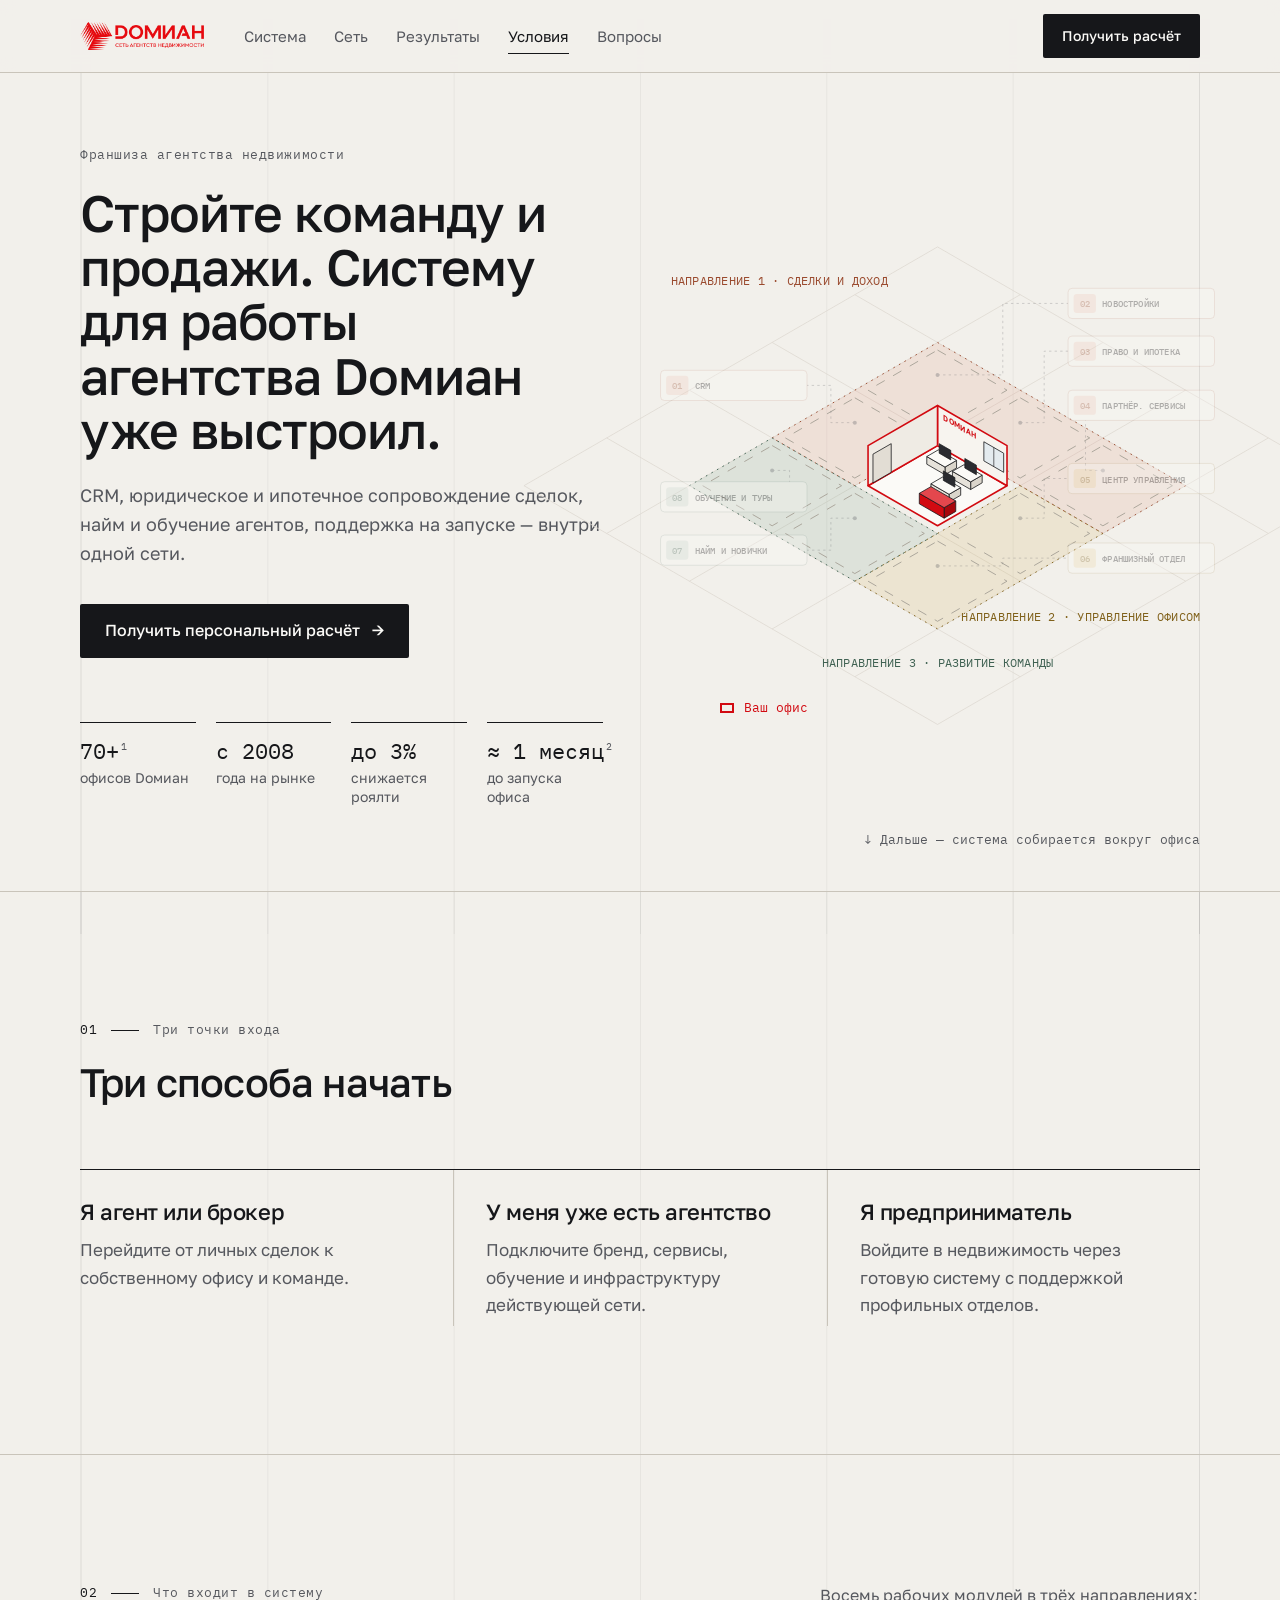
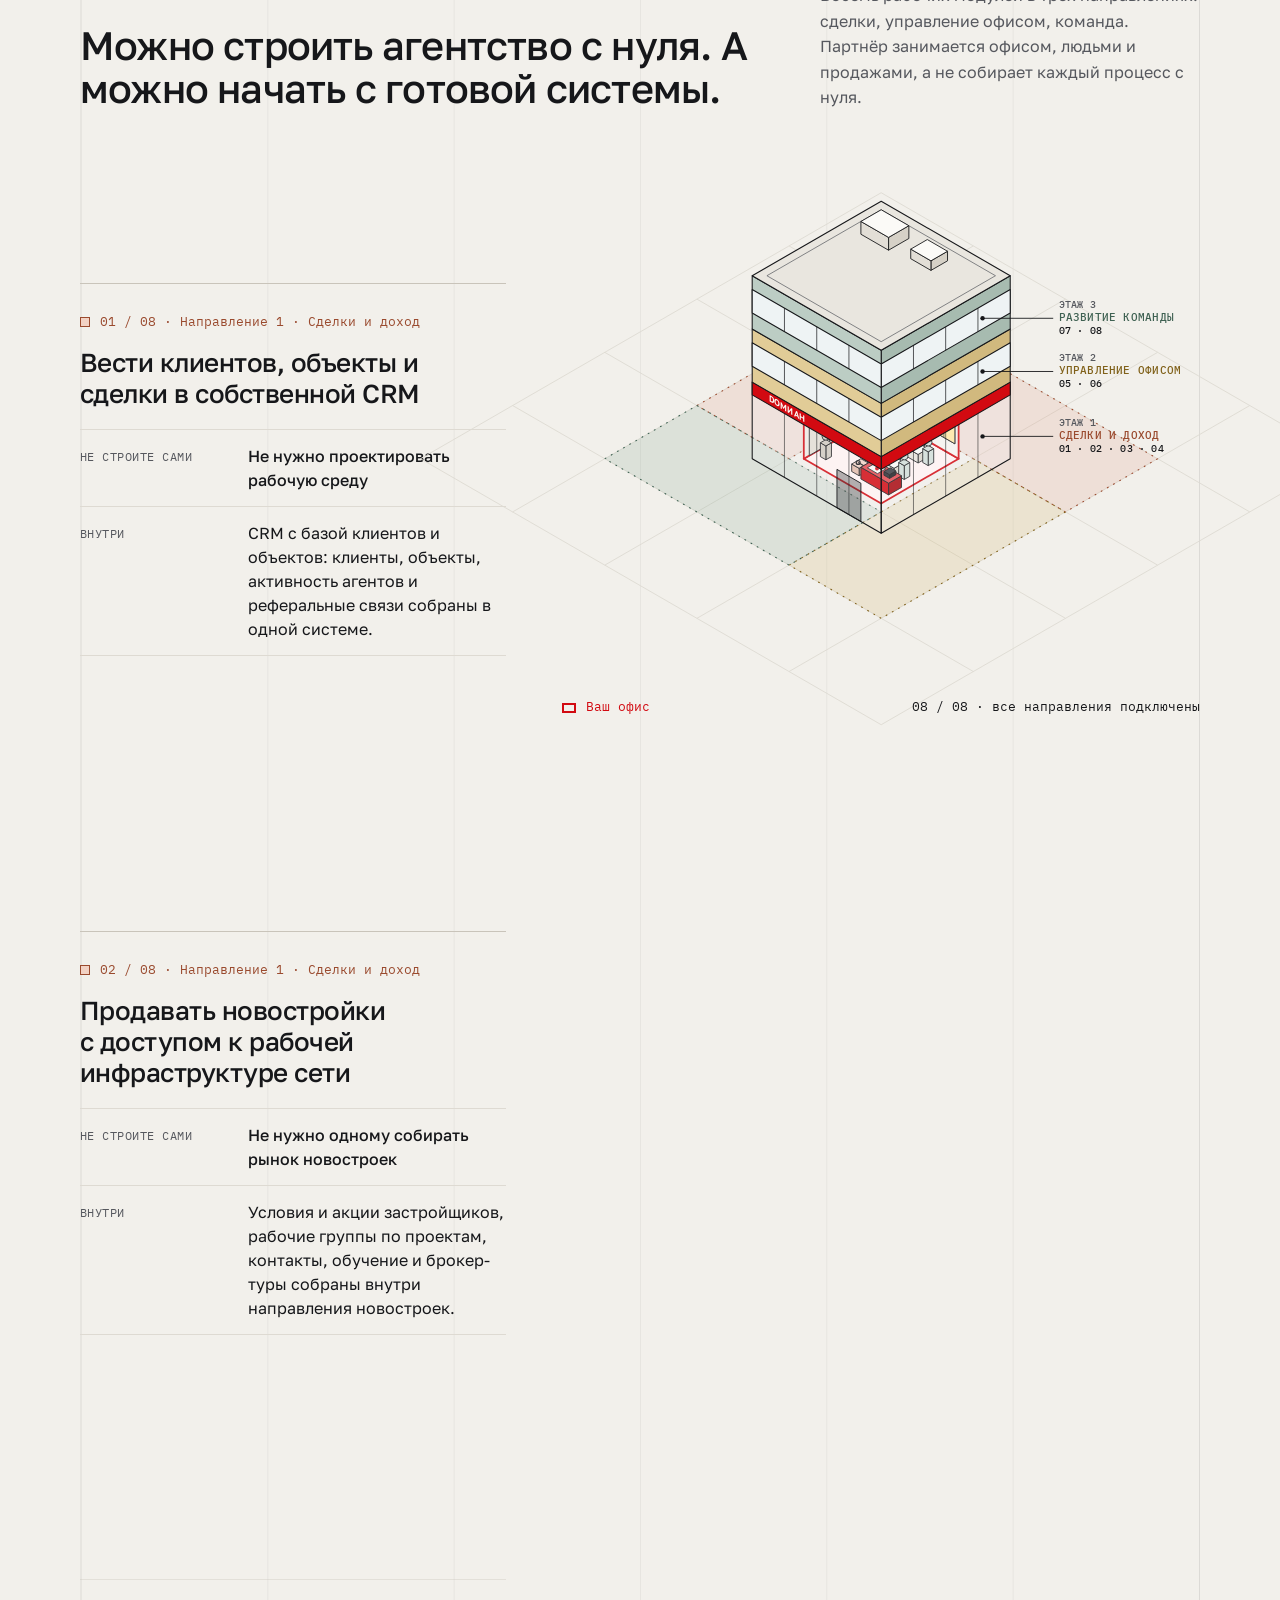
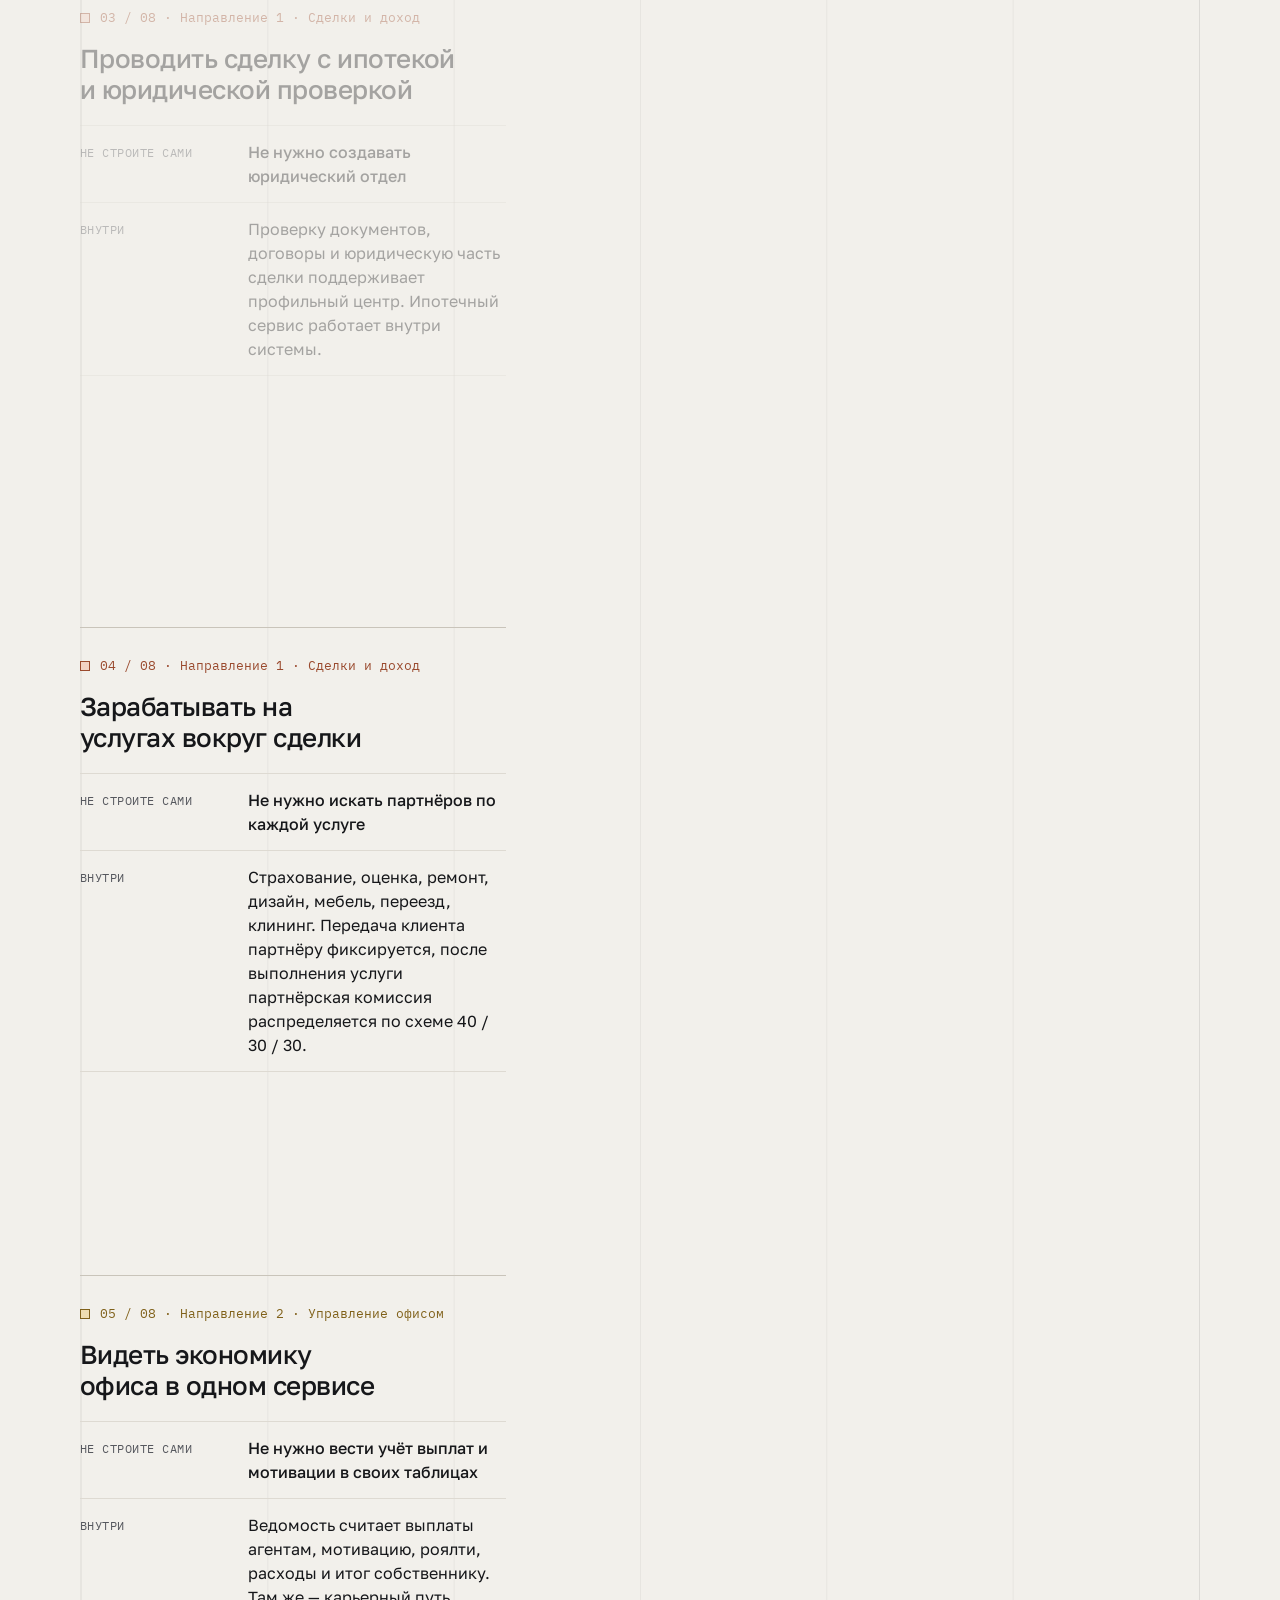
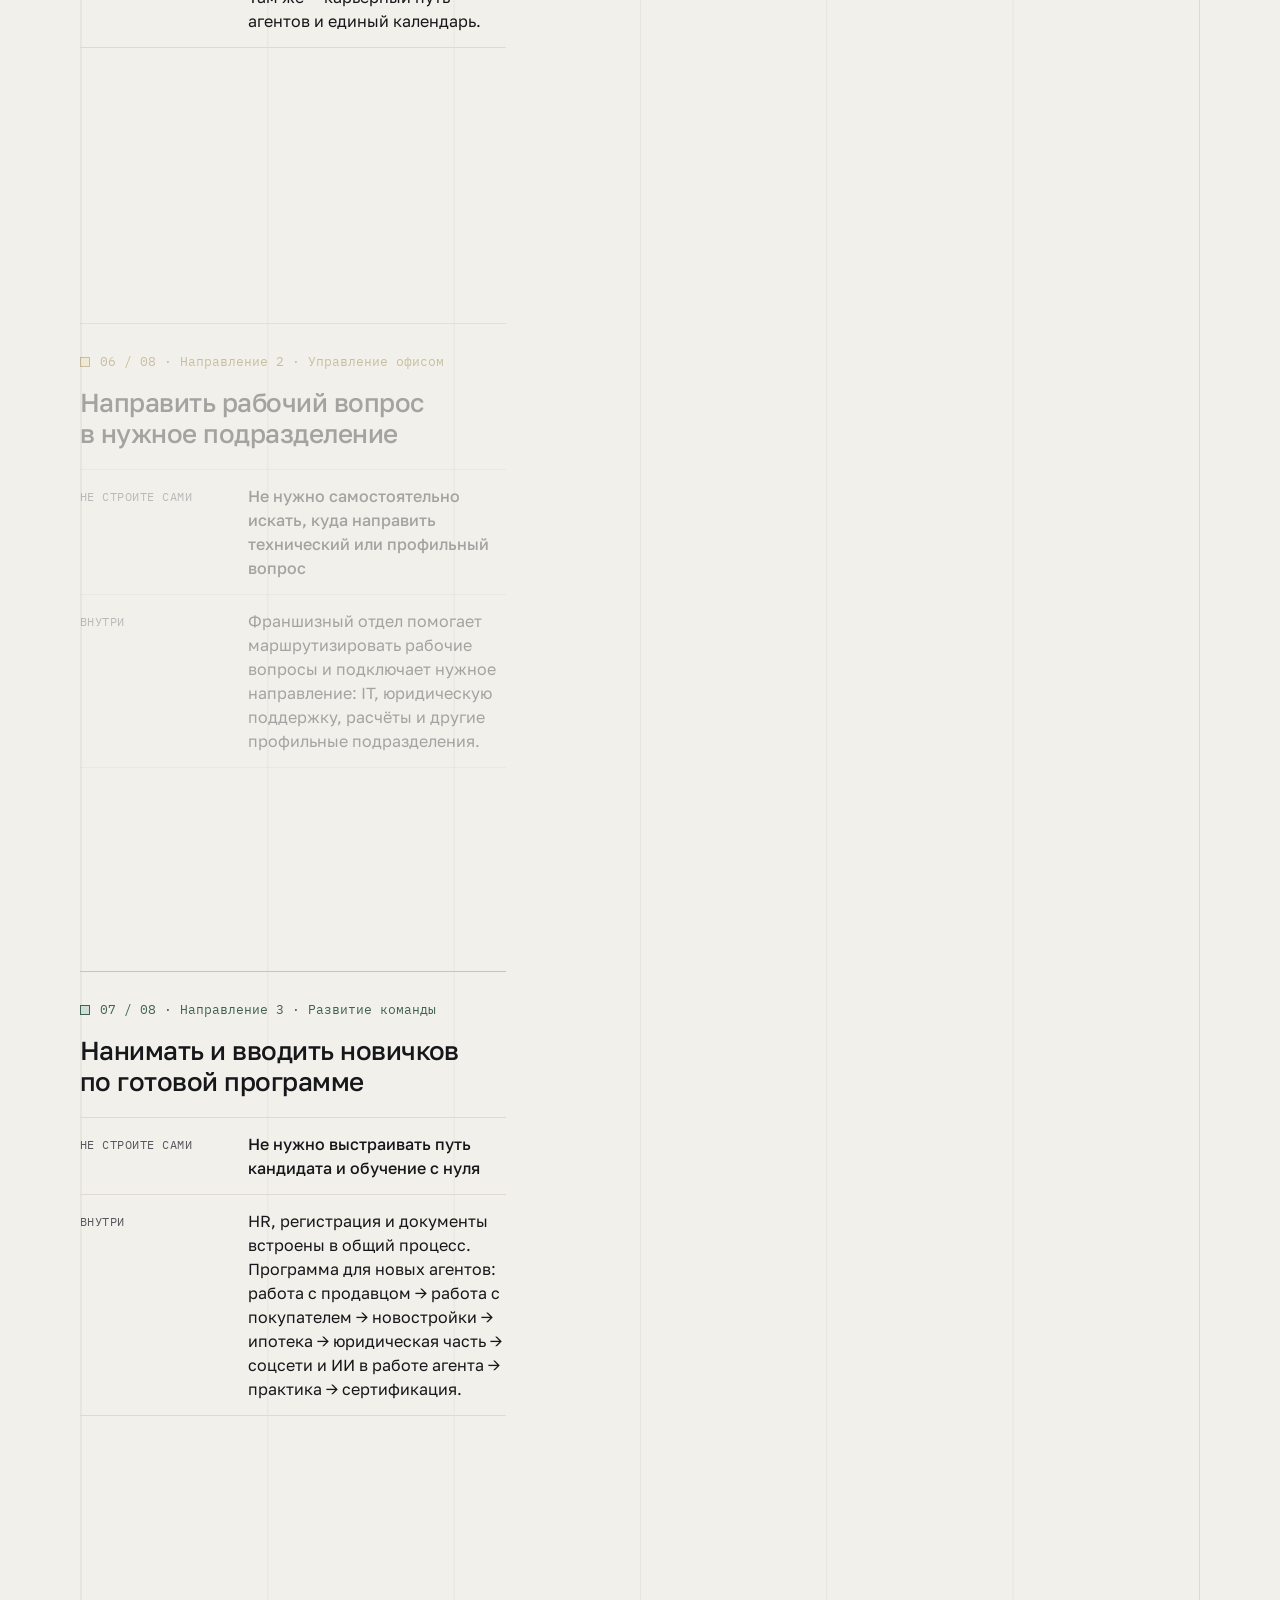
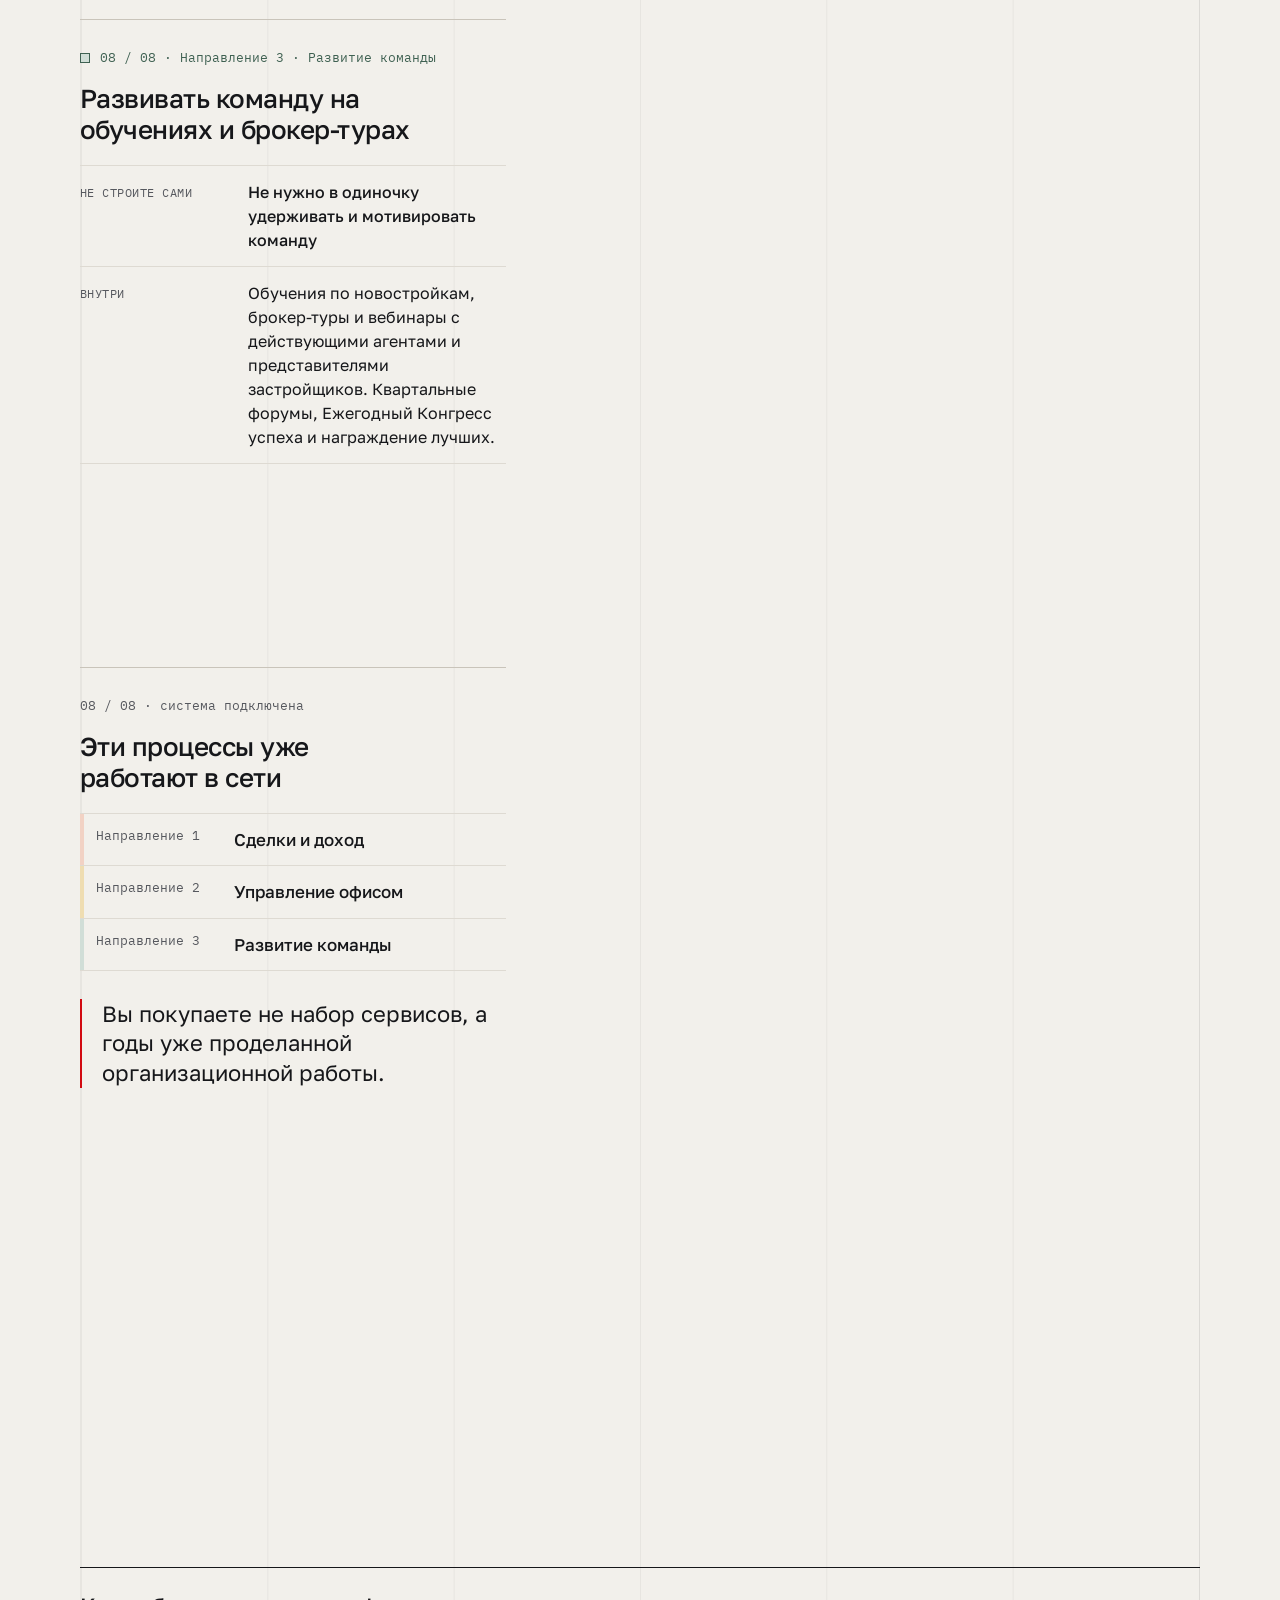
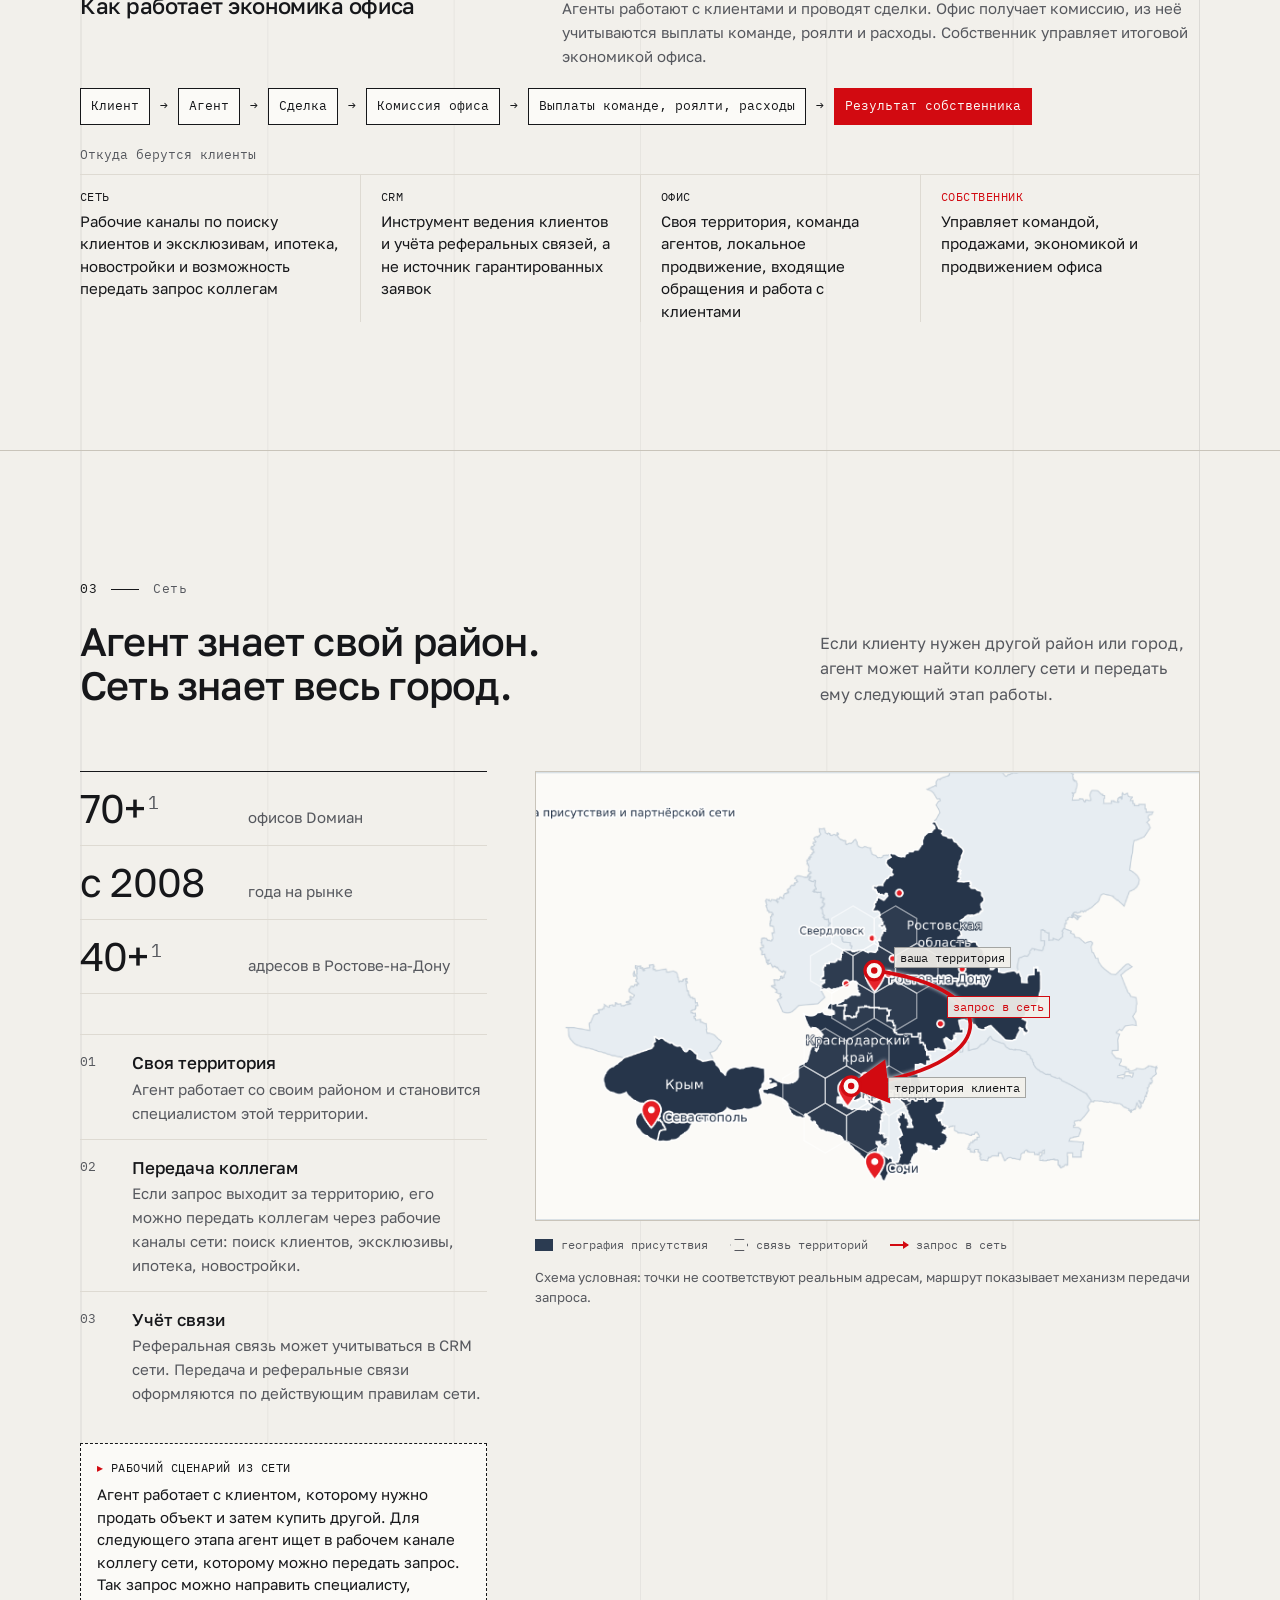
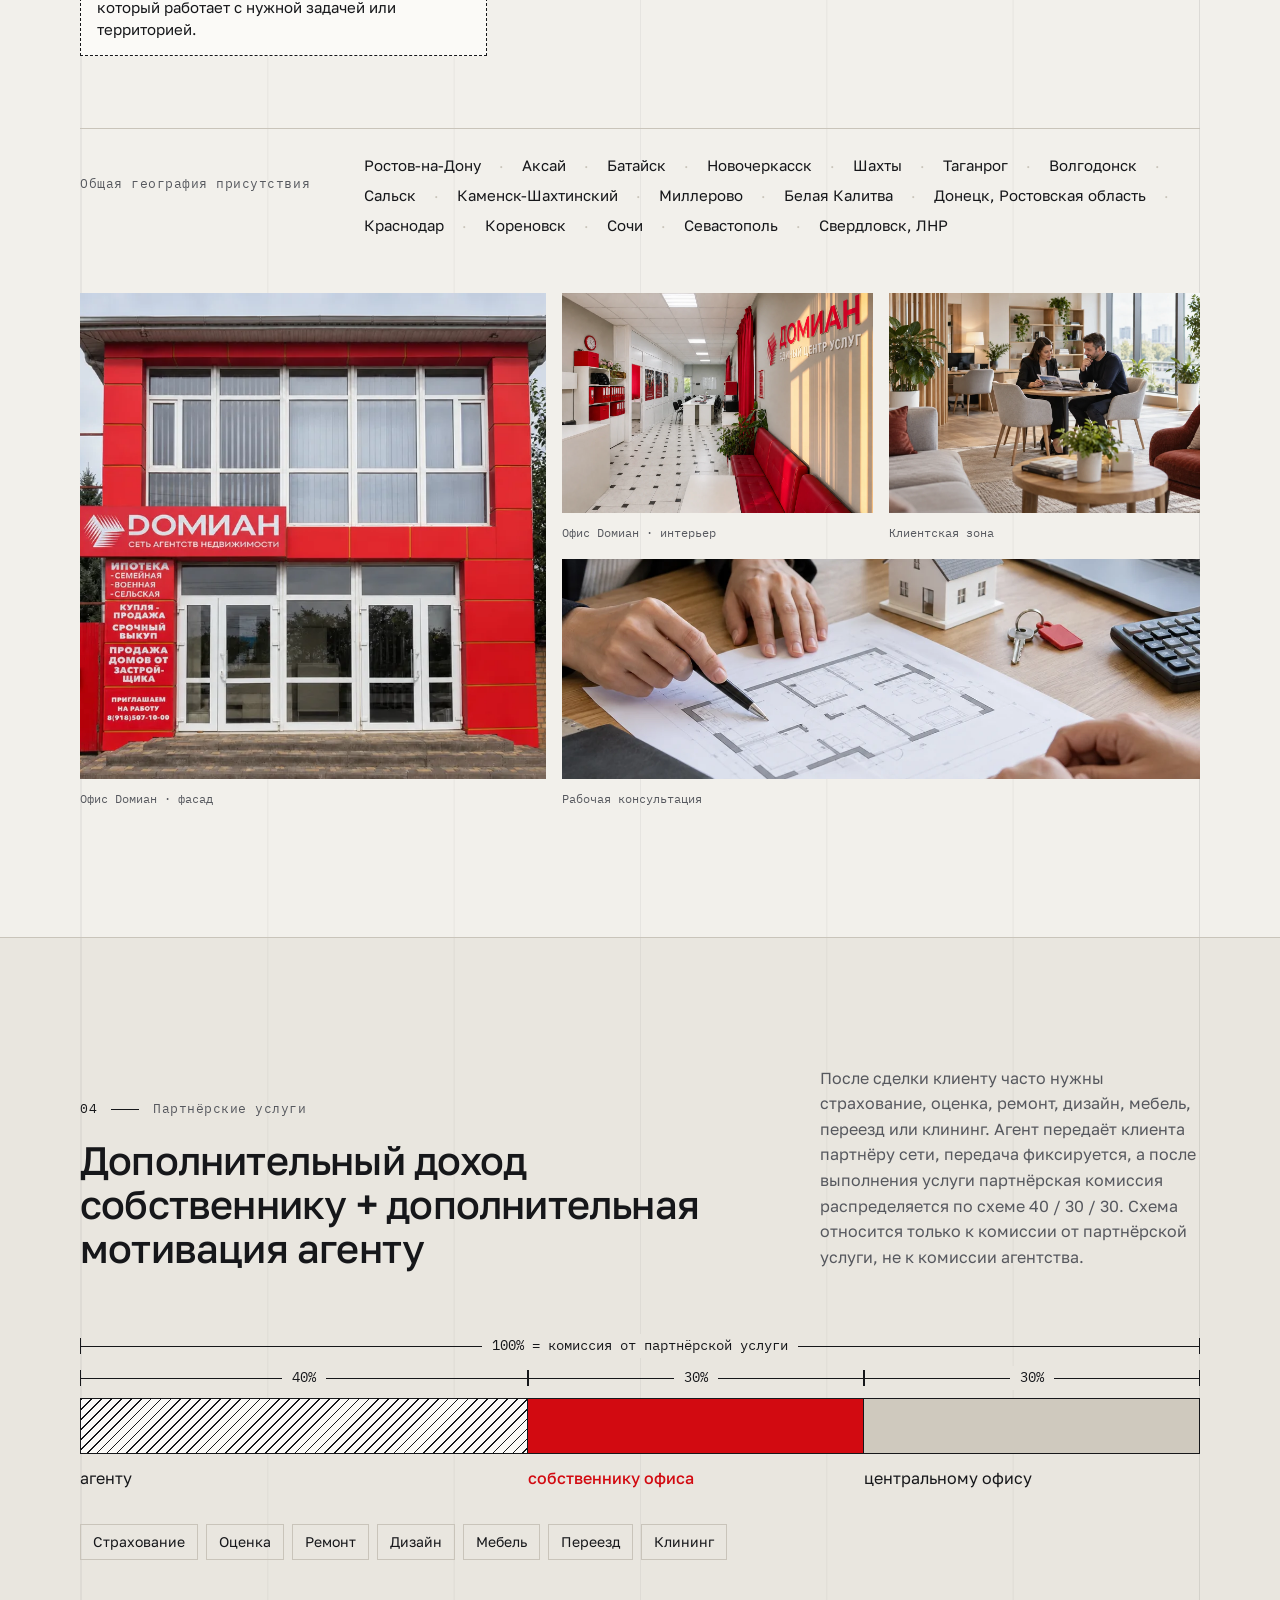
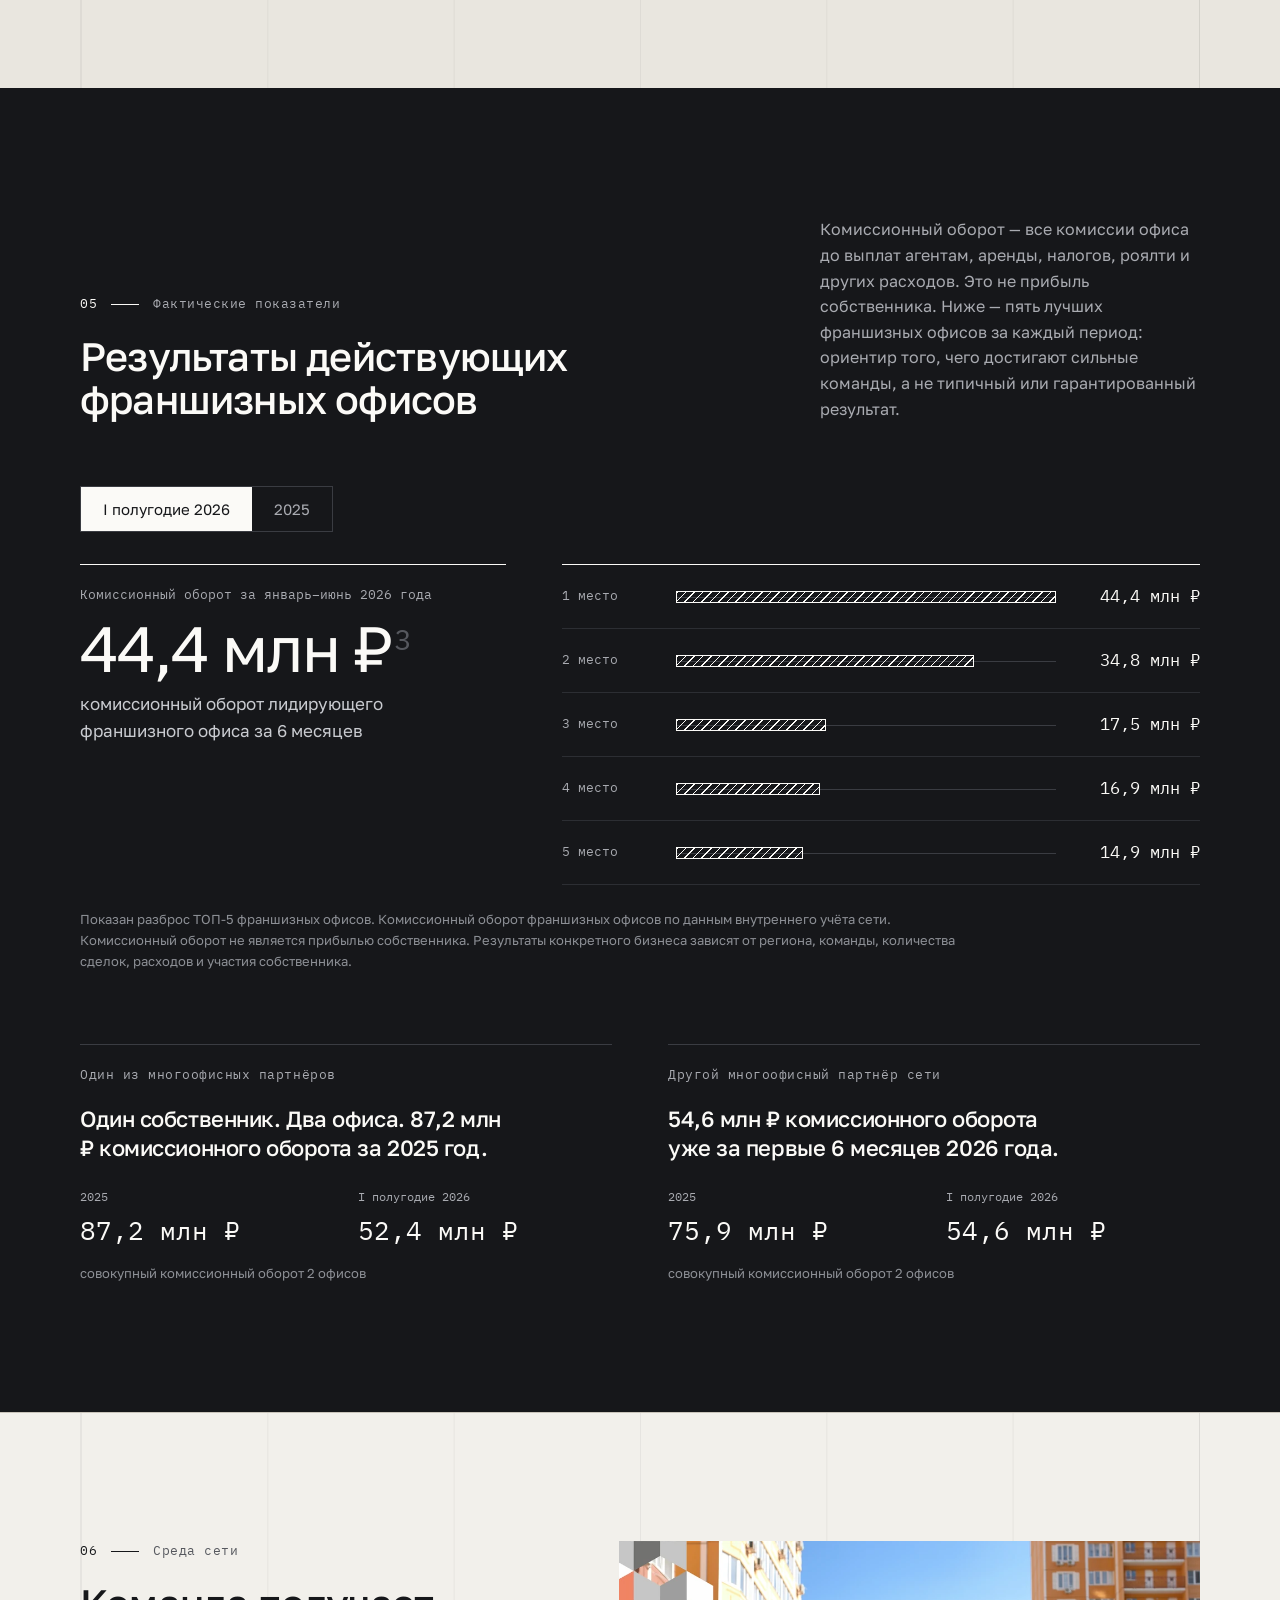
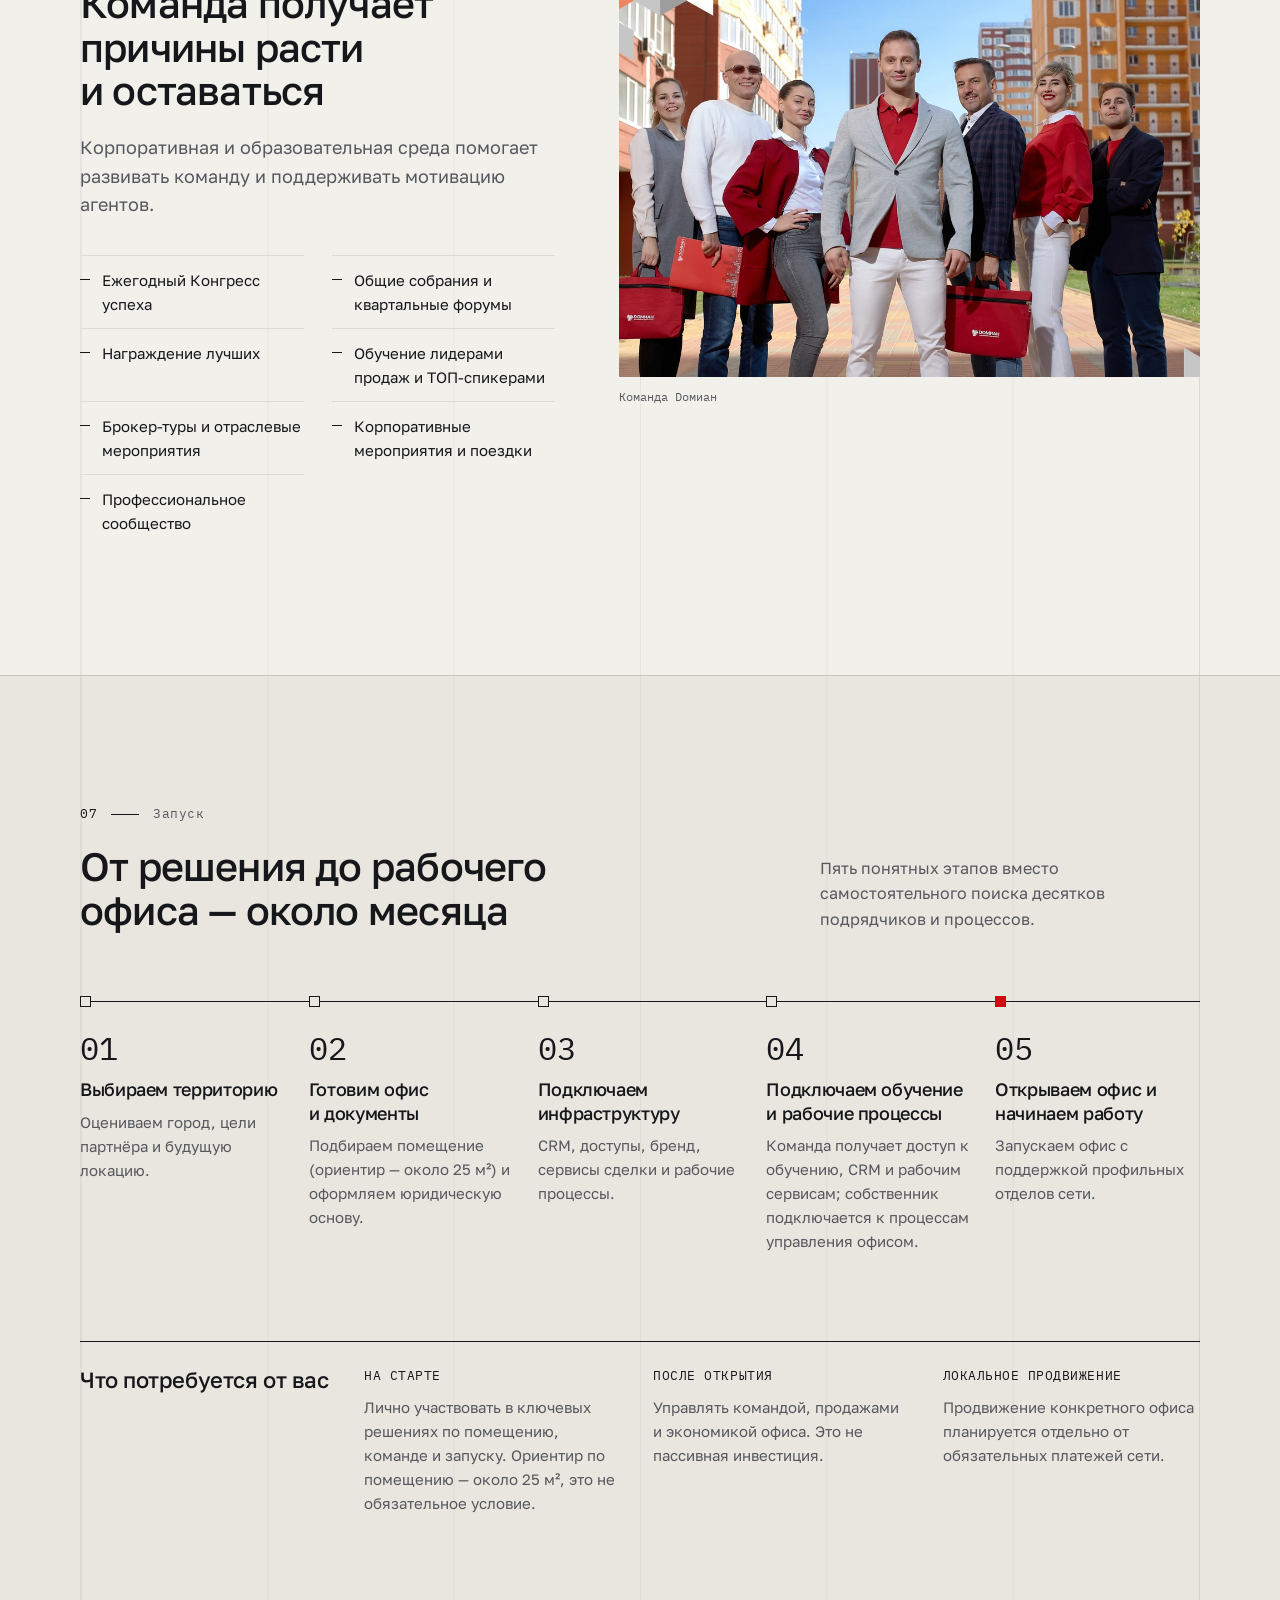
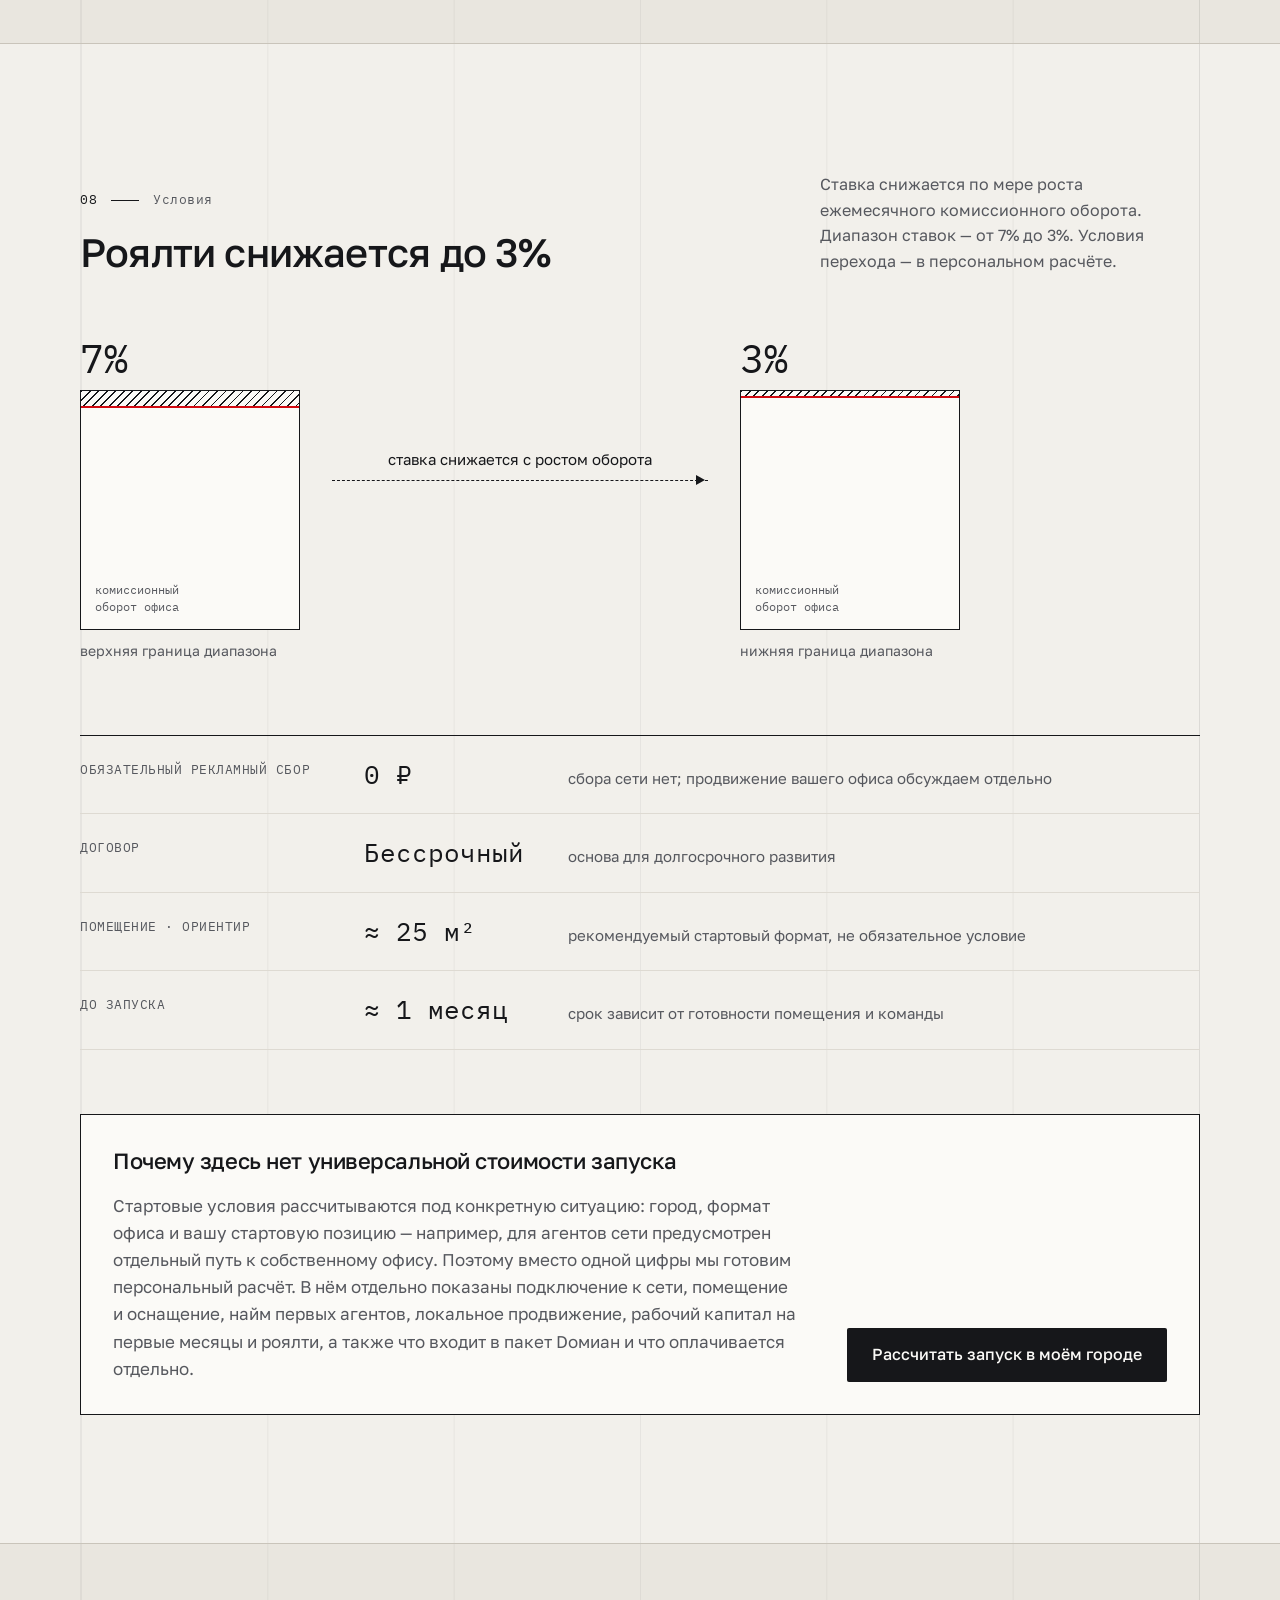
==== commit 03e99c2c: "Update index.html" ====
--- a/index.html
+++ b/index.html
@@ -217,8 +217,8 @@
         <div class="photo-strip" aria-label="Офис и рабочая среда">
           <figure><img src="assets/images/office-shakhty-facade-960.webp" srcset="assets/images/office-shakhty-facade-960.webp 960w, assets/images/office-shakhty-facade-1448.webp 1448w" sizes="(max-width: 700px) 78vw, 30vw" alt="Фасад офиса Dомиан" width="960" height="720" loading="lazy" decoding="async"><figcaption>Офис Dомиан · фасад</figcaption></figure>
           <figure><img src="assets/images/office-shakhty-interior.webp" alt="Интерьер офиса Dомиан" width="1200" height="900" loading="lazy" decoding="async"><figcaption>Офис Dомиан · интерьер</figcaption></figure>
-          <figure><img src="assets/images/office-concept-lounge.webp" alt="Светлая клиентская зона современного офиса недвижимости" width="1200" height="900" loading="lazy" decoding="async"><figcaption>Клиентская зона · визуализация</figcaption></figure>
-          <figure><img src="assets/images/office-concept-consultation.webp" alt="Консультация по планировке квартиры за рабочим столом" width="1200" height="900" loading="lazy" decoding="async"><figcaption>Рабочая консультация · визуализация</figcaption></figure>
+          <figure><img src="assets/images/office-concept-lounge.webp" alt="Светлая клиентская зона современного офиса недвижимости" width="1200" height="900" loading="lazy" decoding="async"><figcaption>Клиентская зона</figcaption></figure>
+          <figure><img src="assets/images/office-concept-consultation.webp" alt="Консультация по планировке квартиры за рабочим столом" width="1200" height="900" loading="lazy" decoding="async"><figcaption>Рабочая консультация</figcaption></figure>
         </div>
       </div>
     </section>
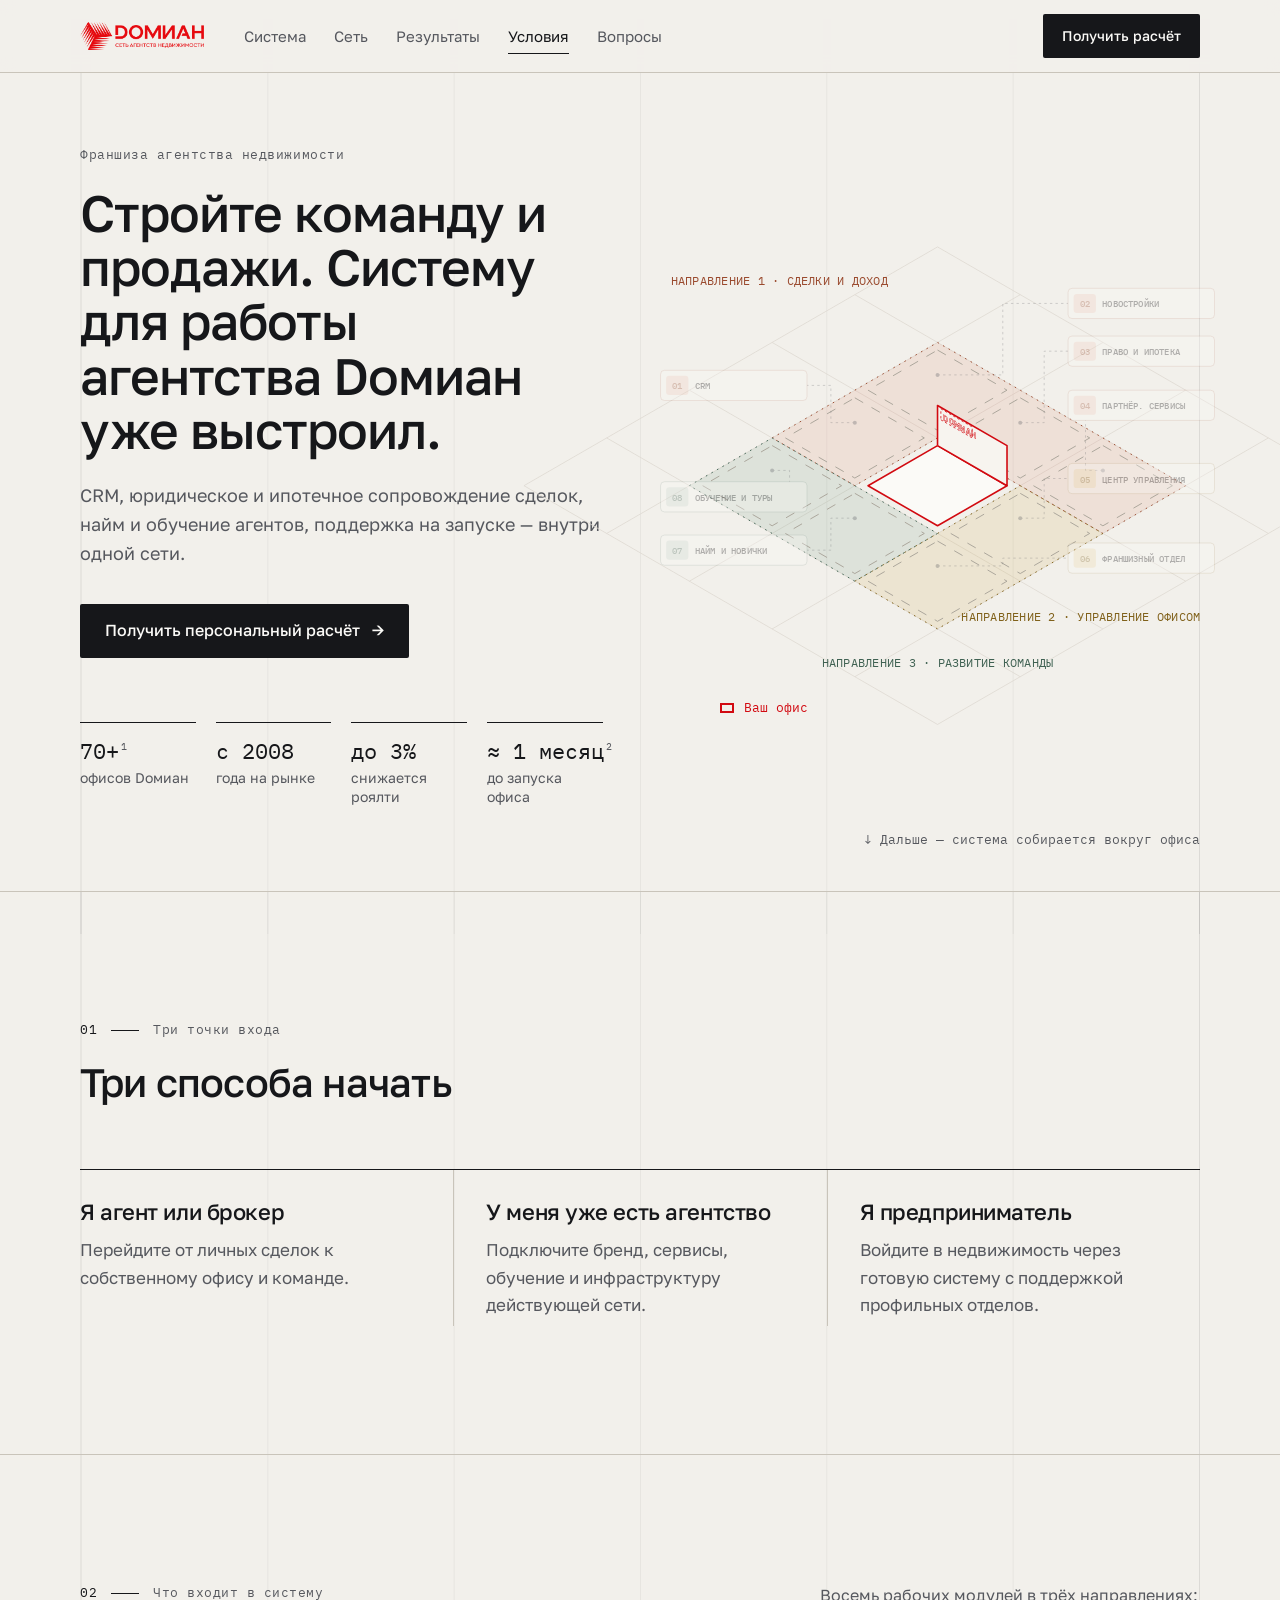
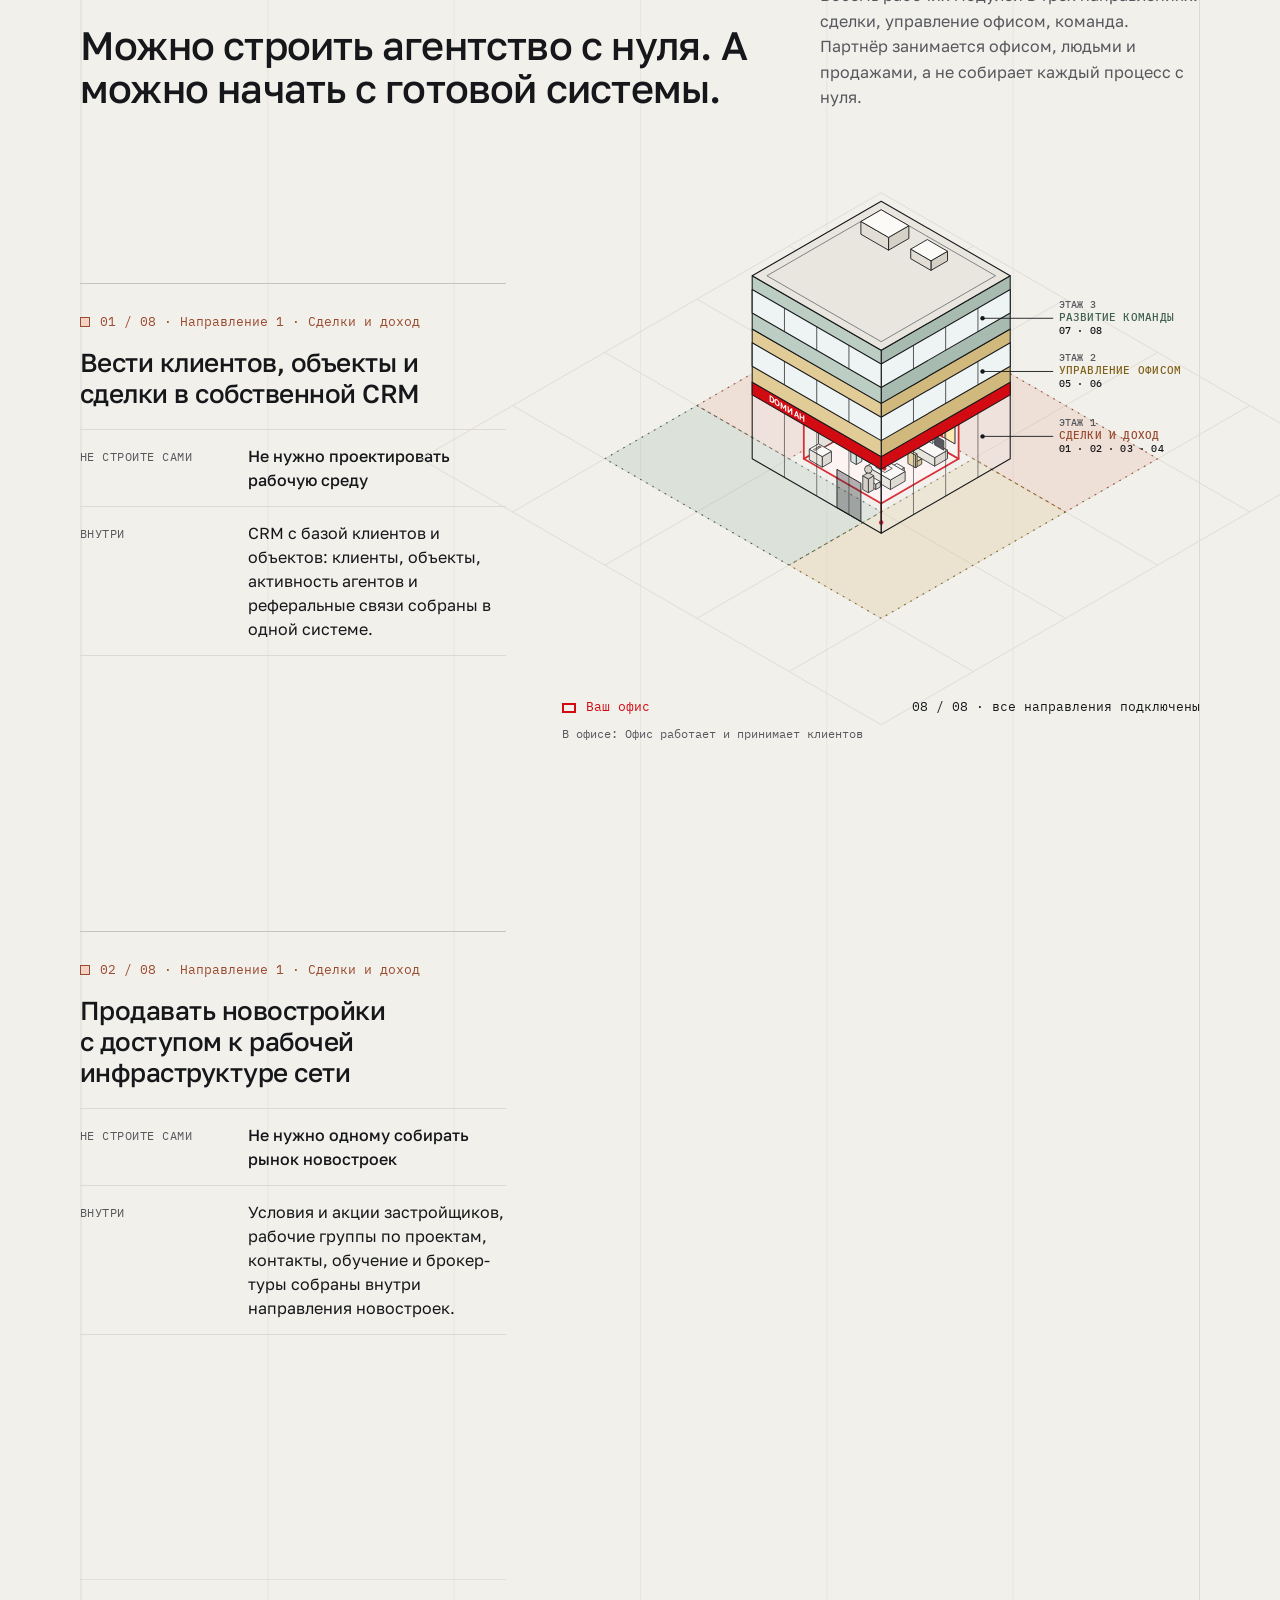
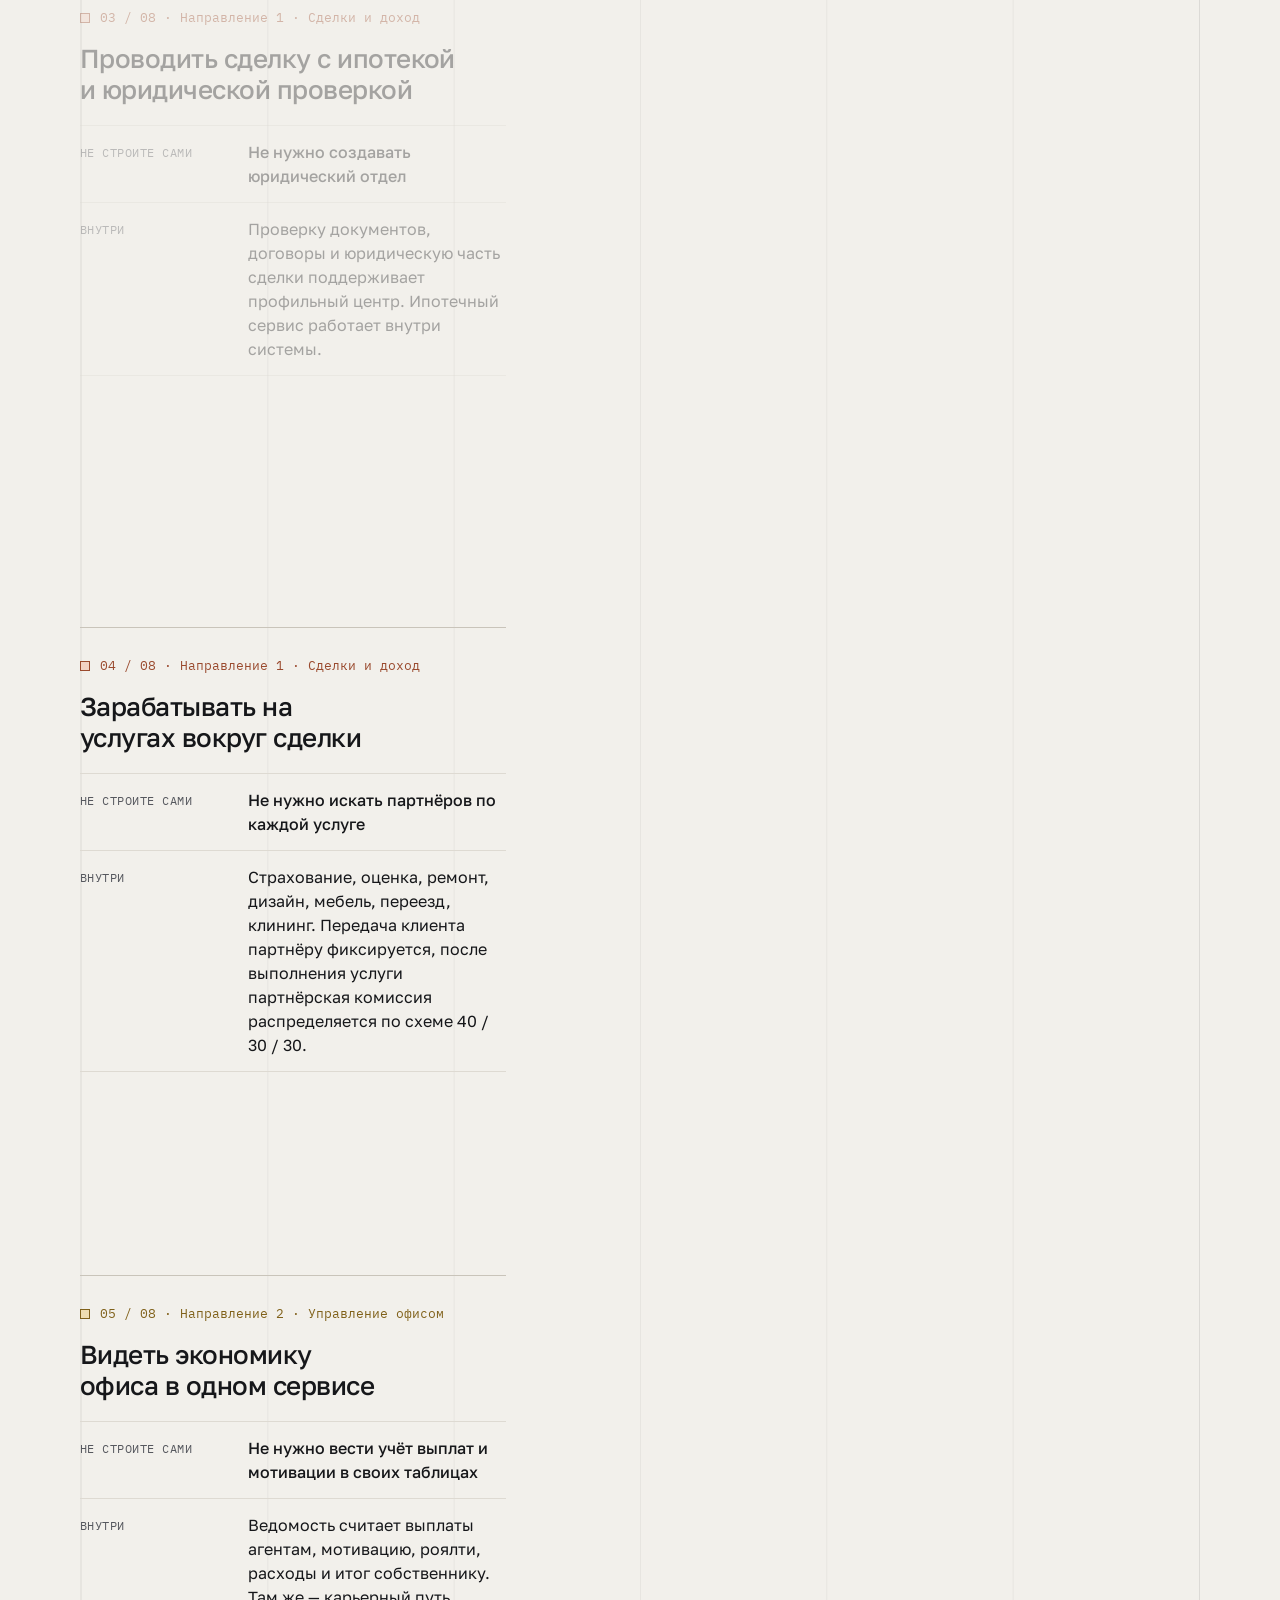
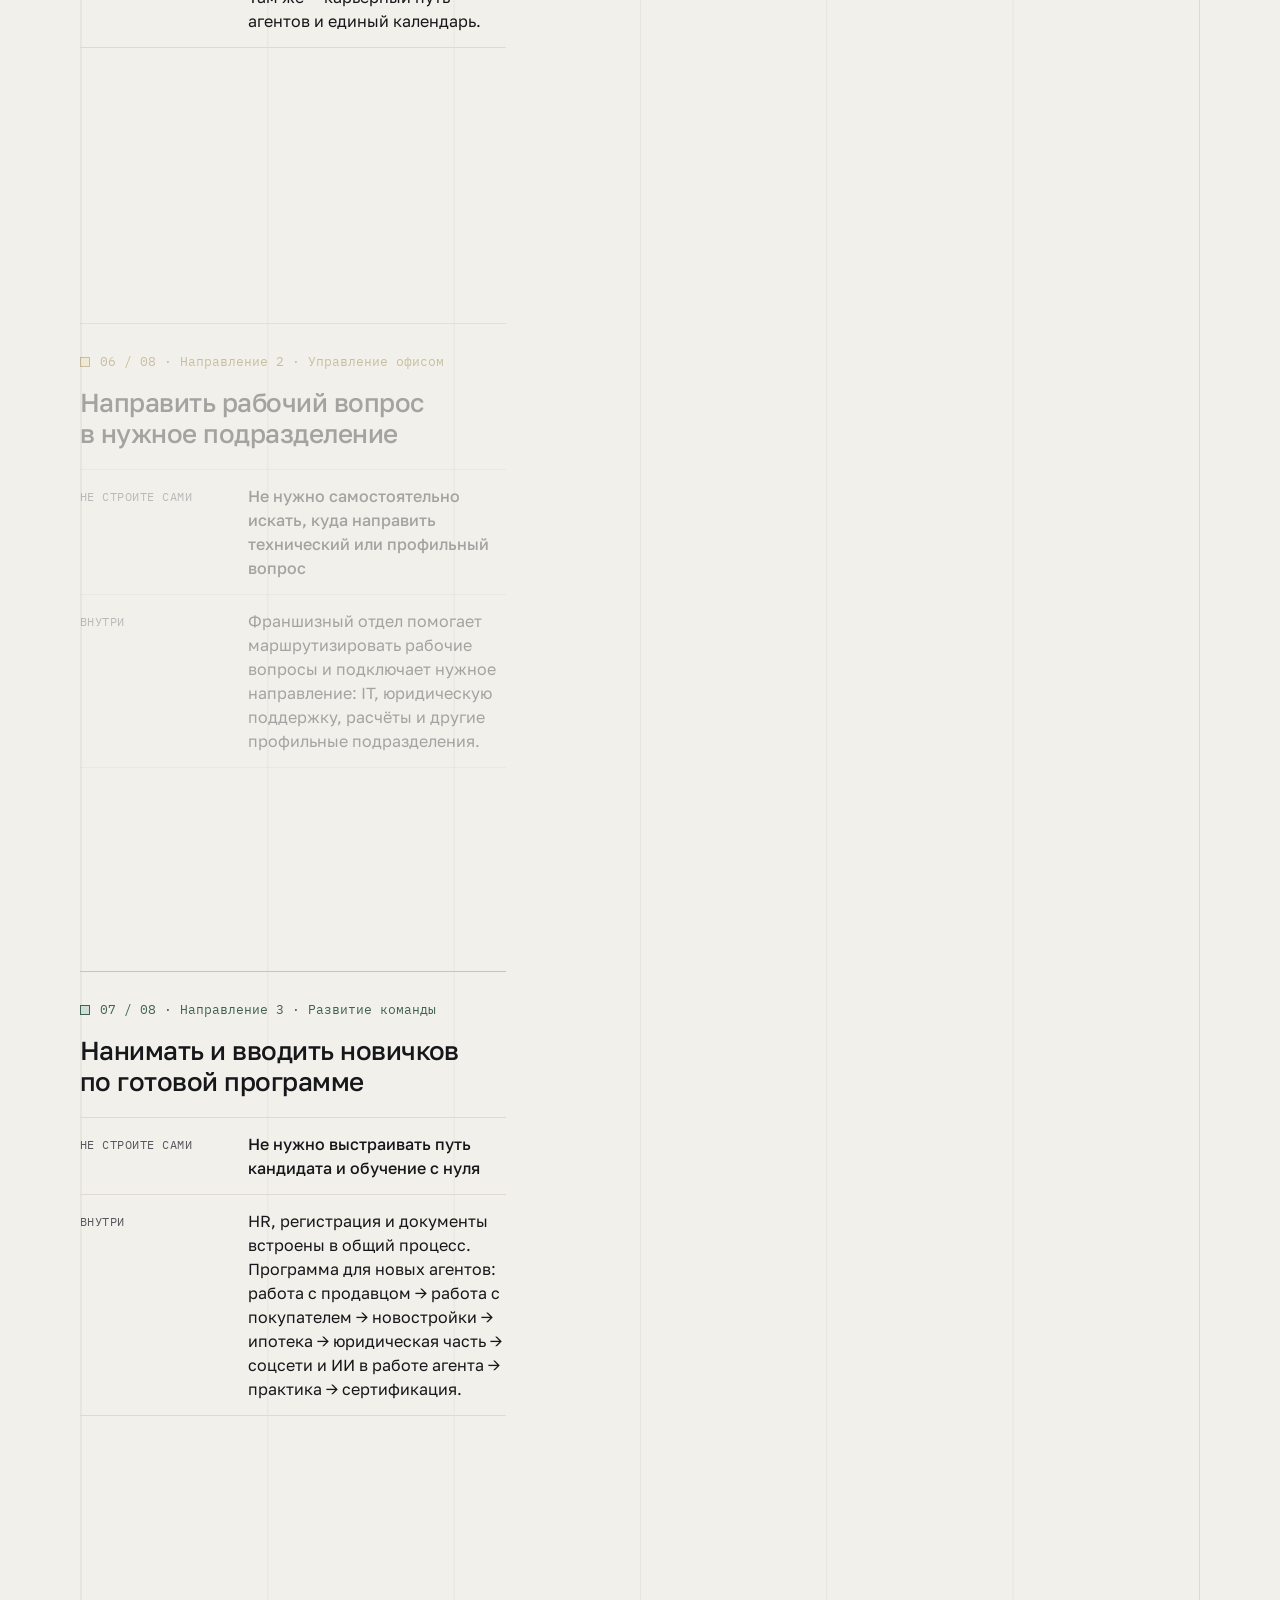
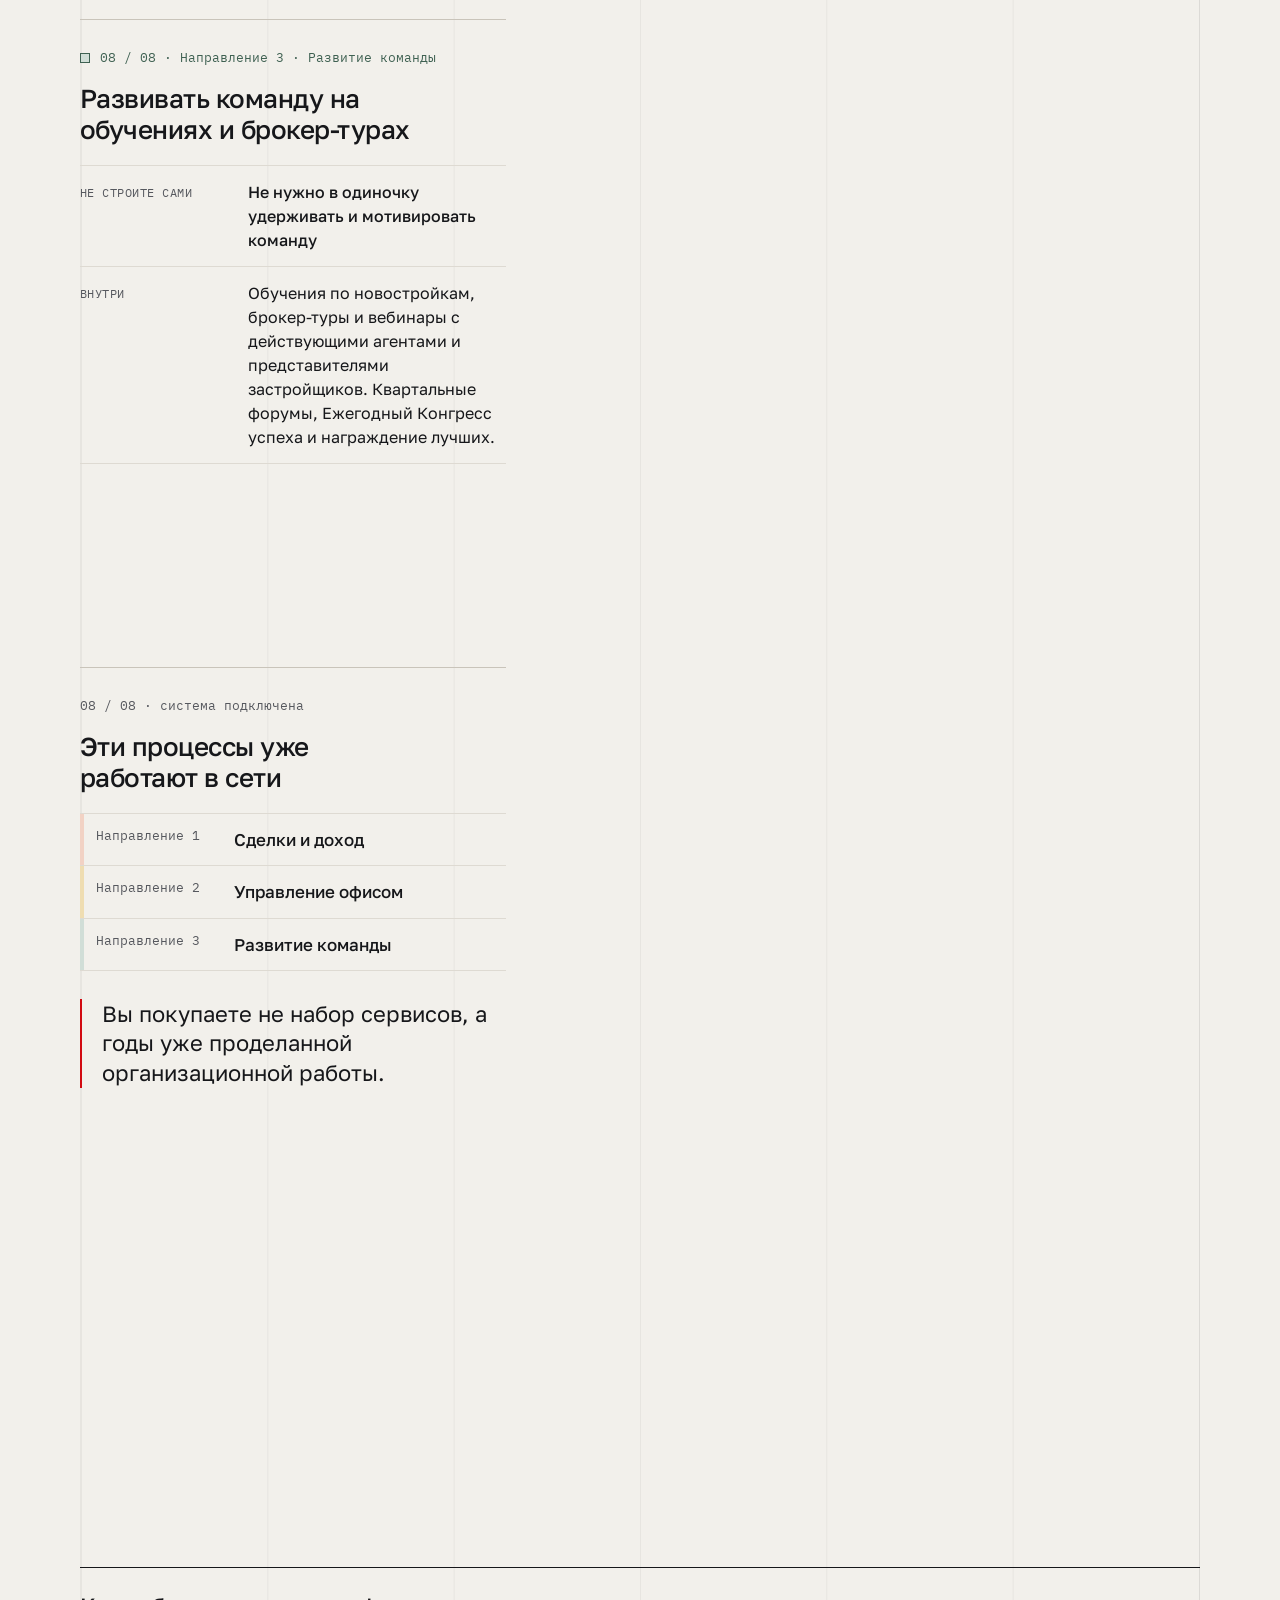
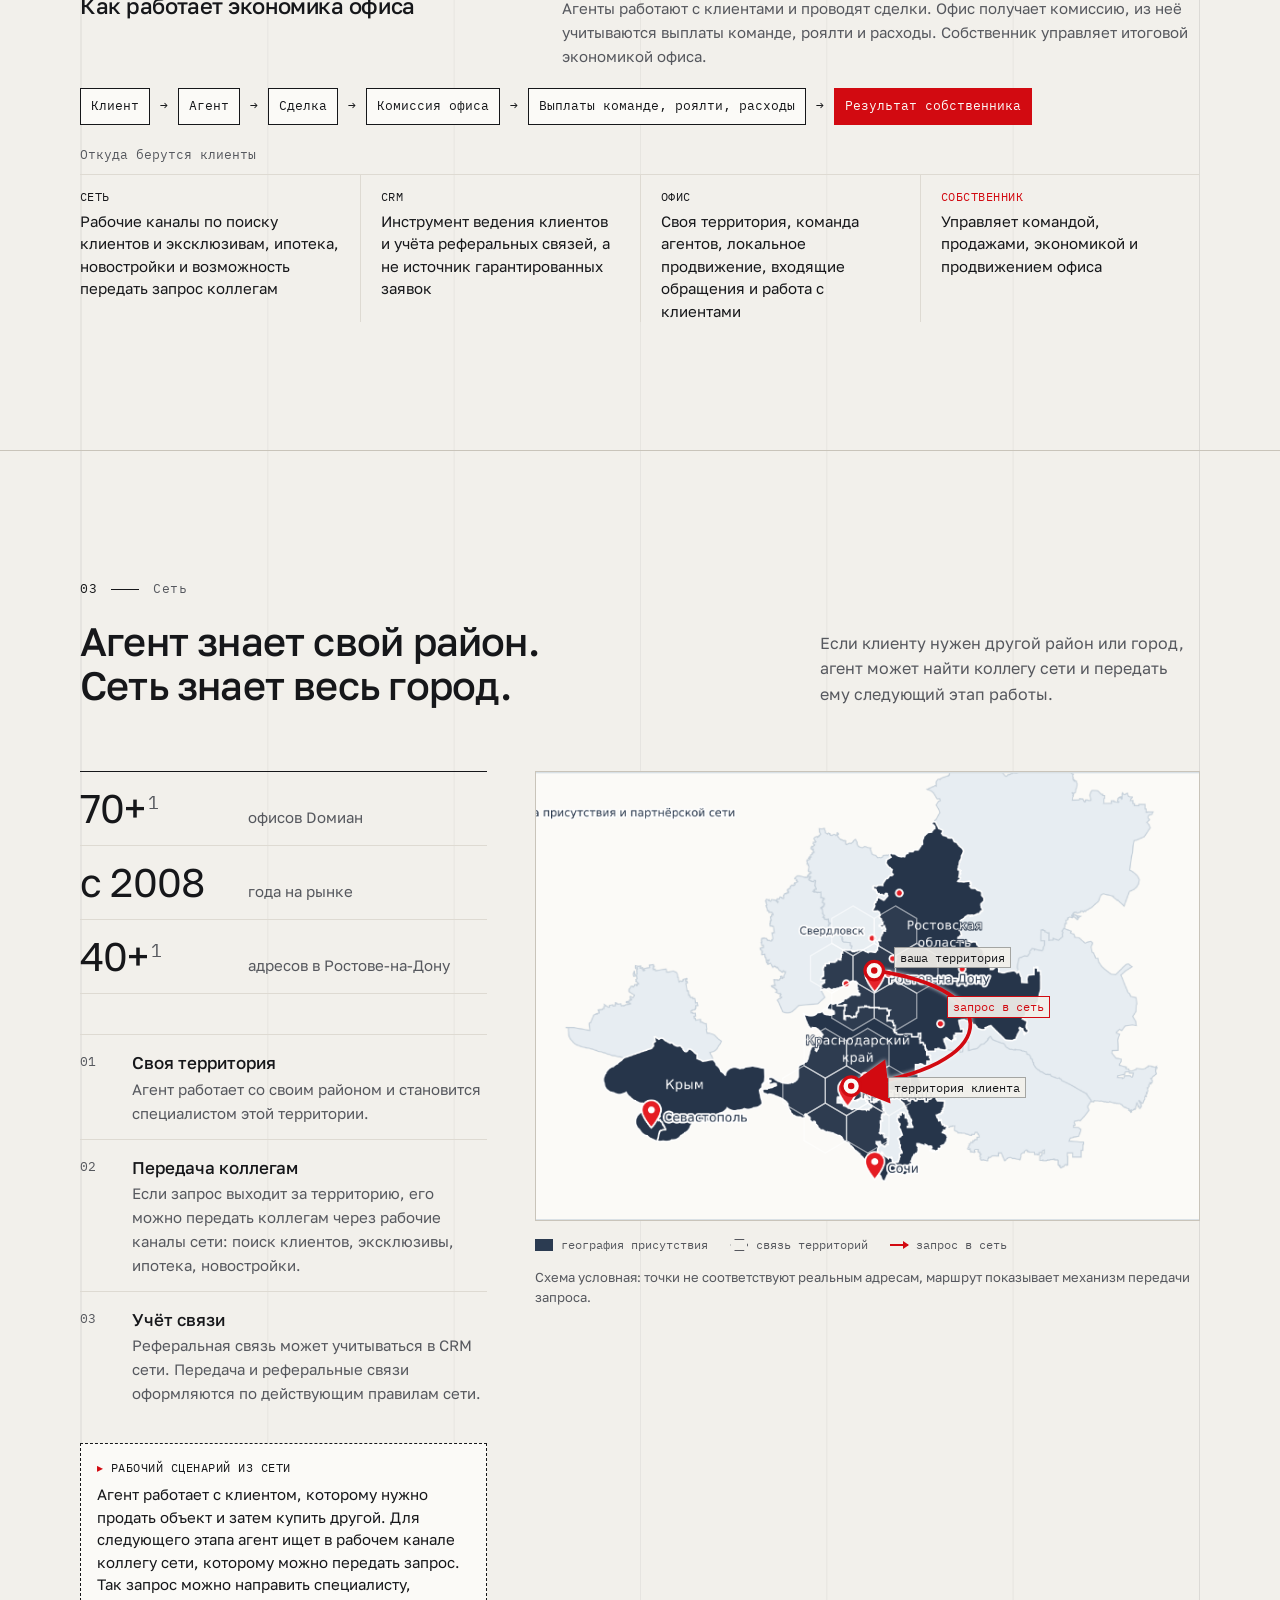
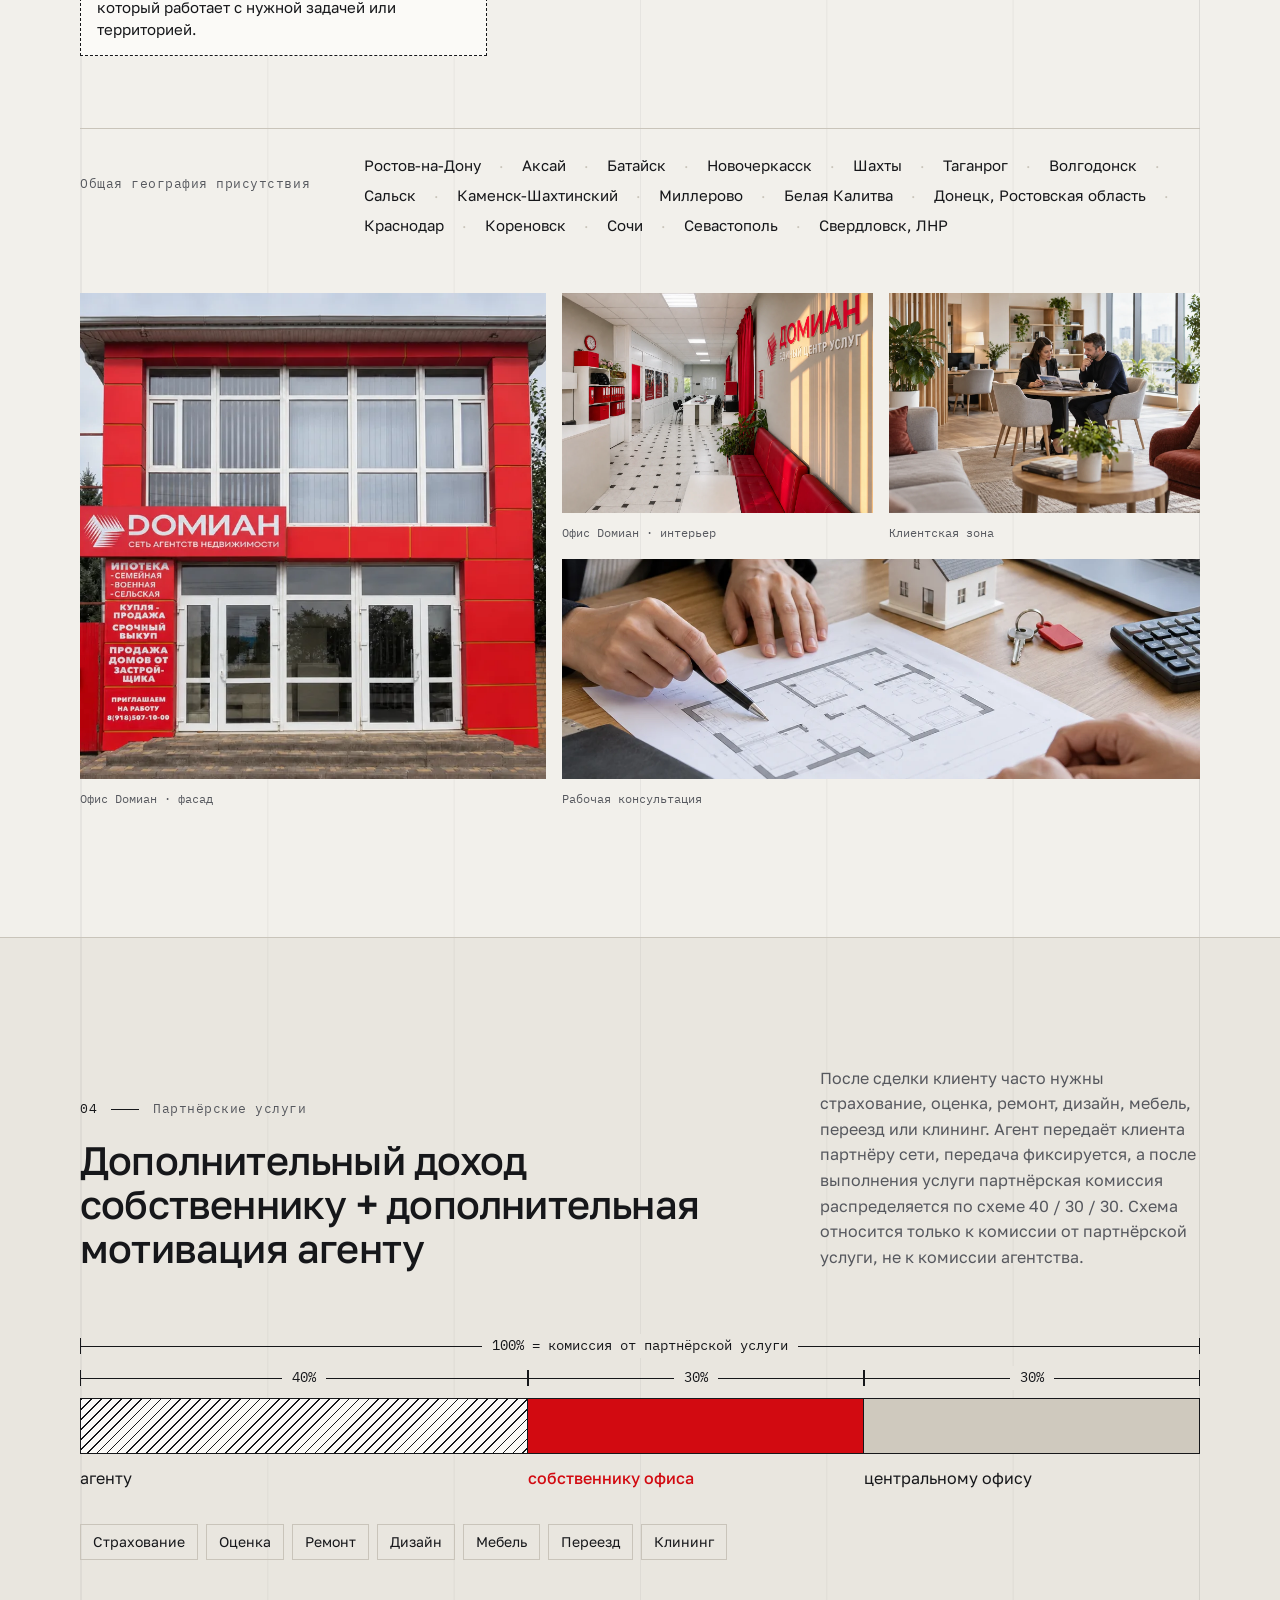
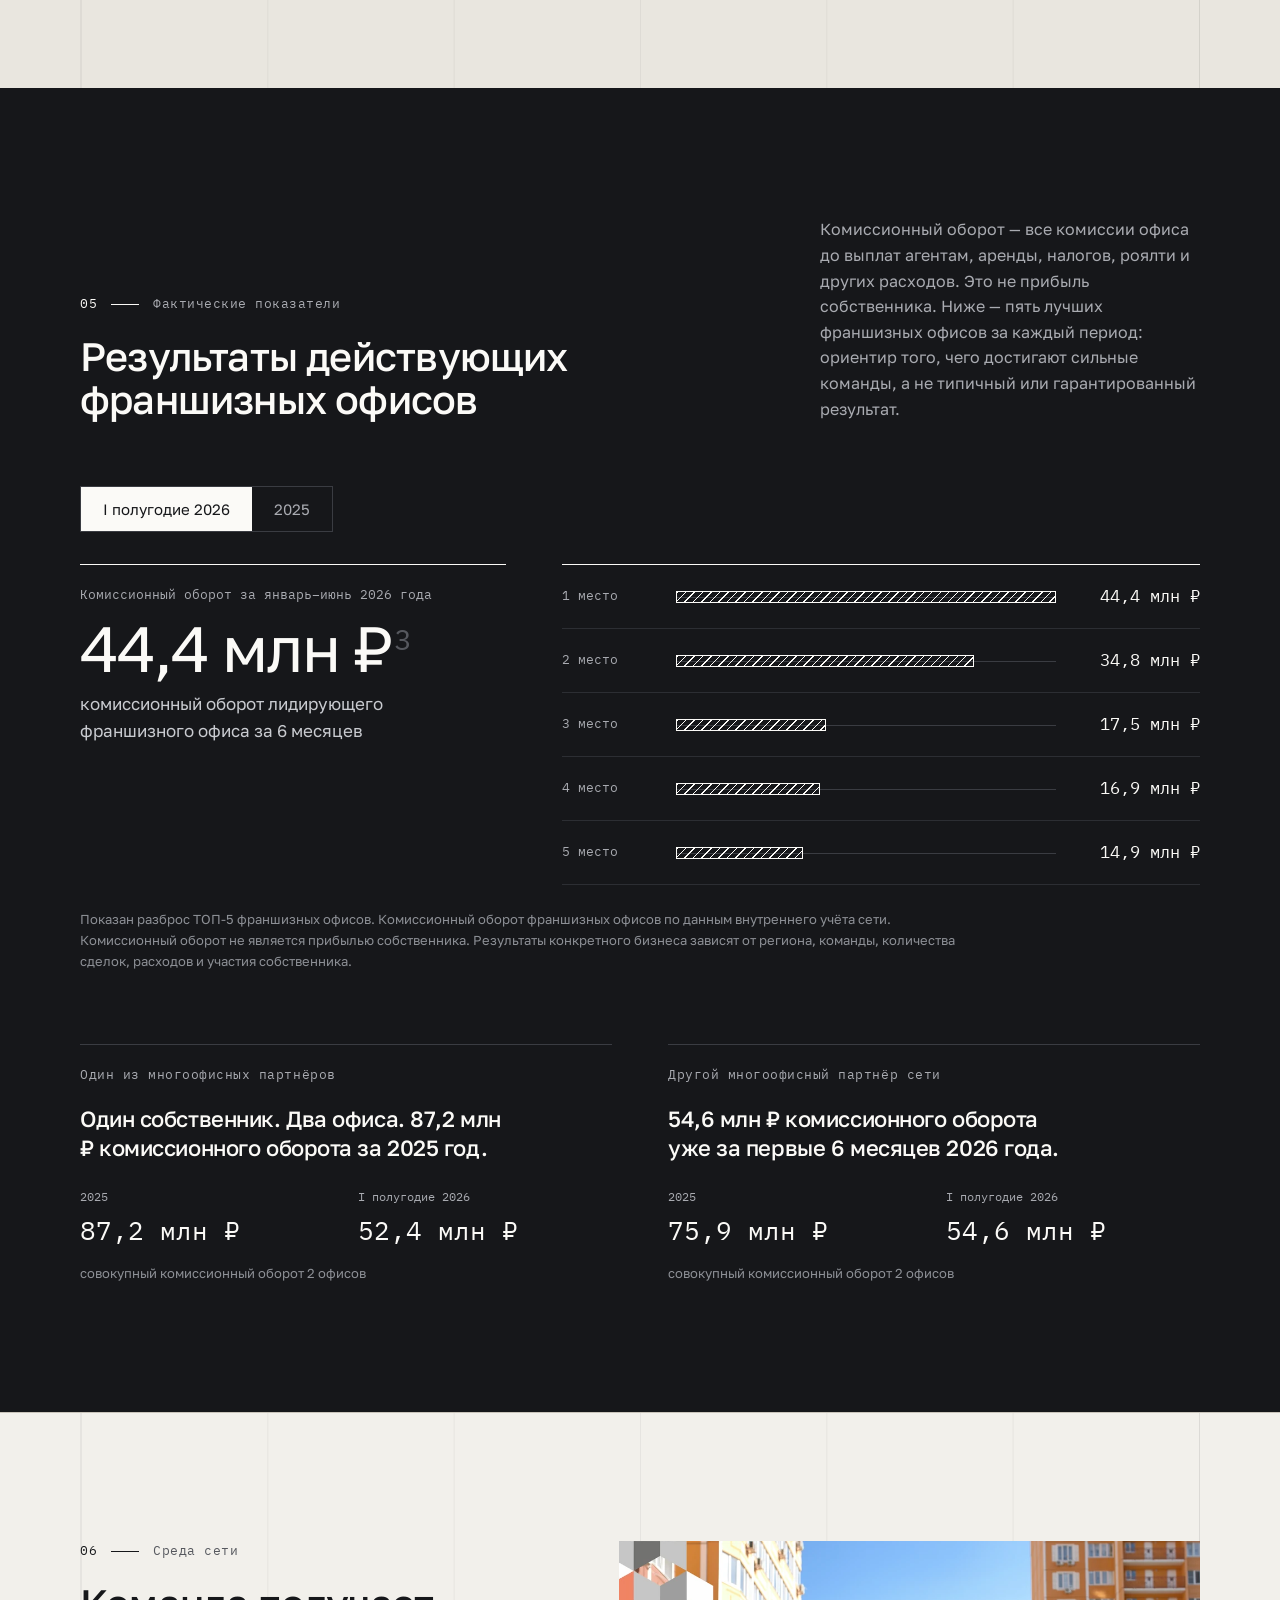
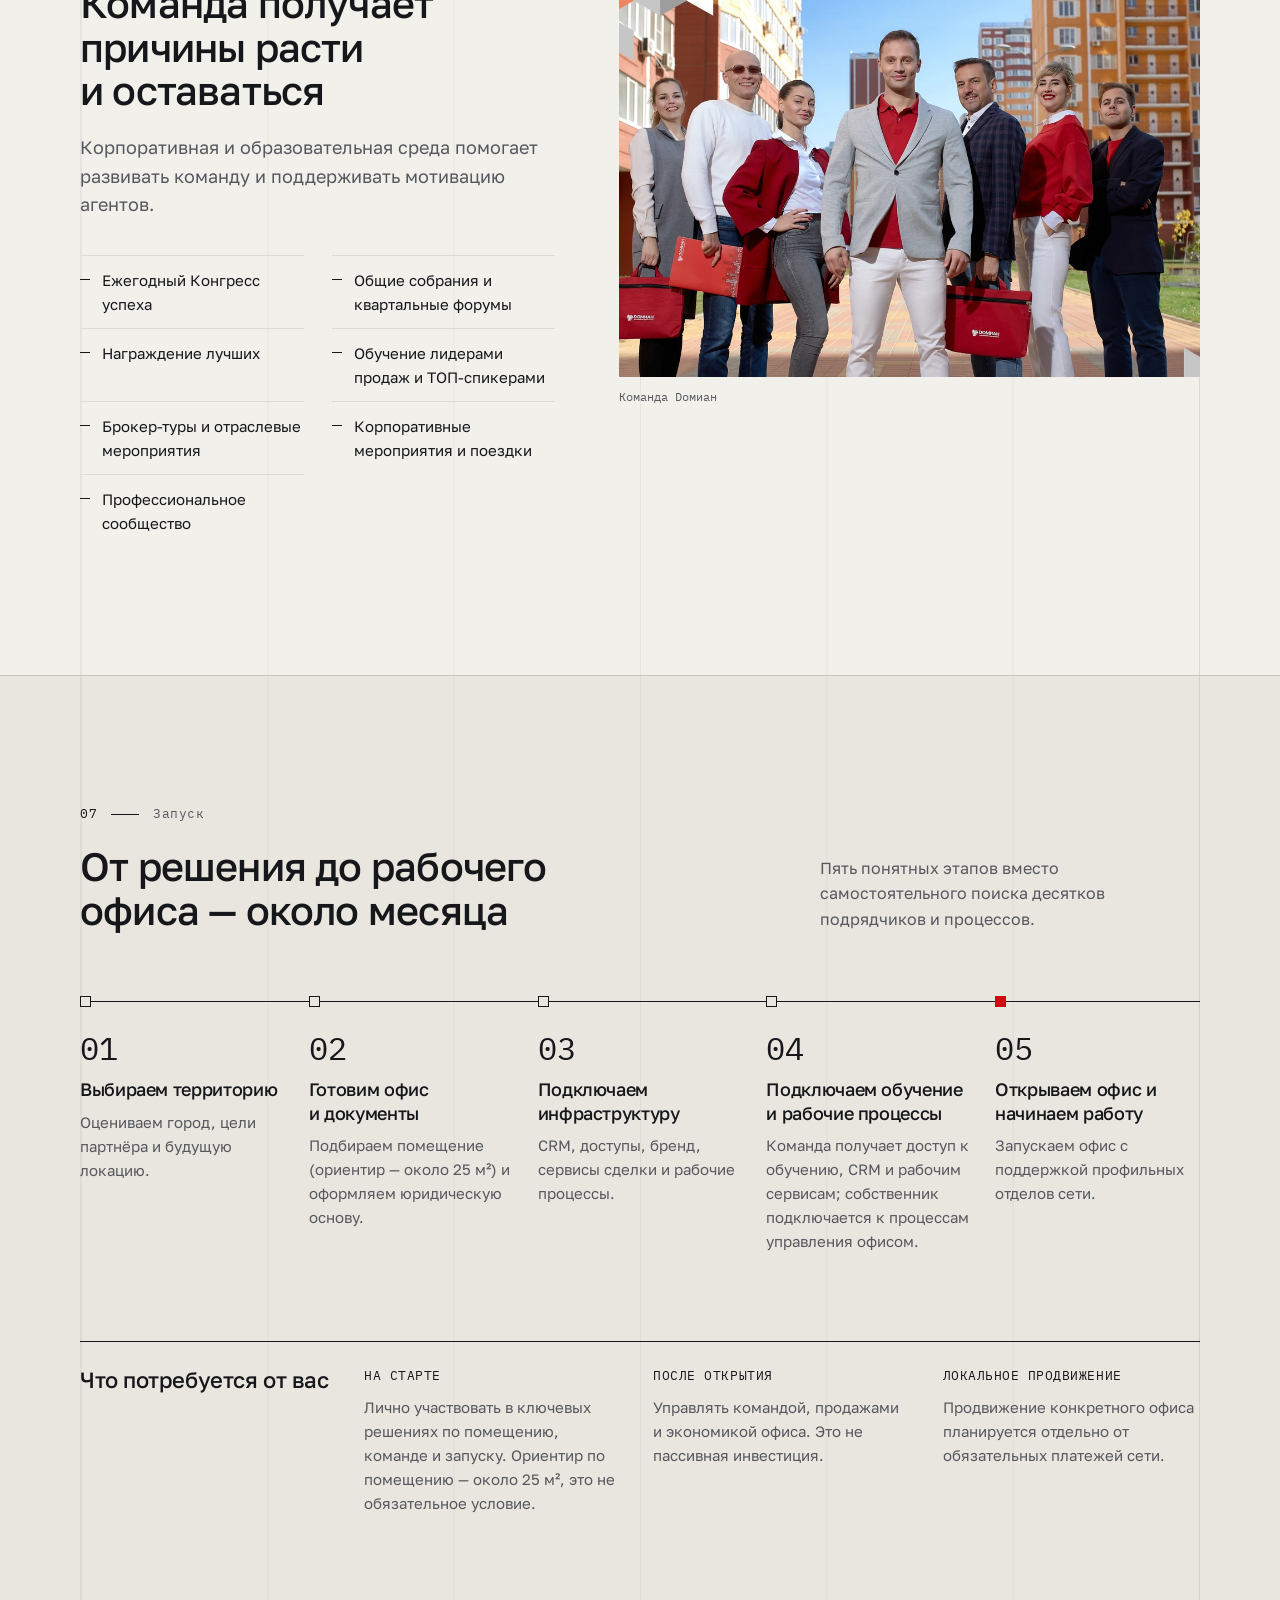
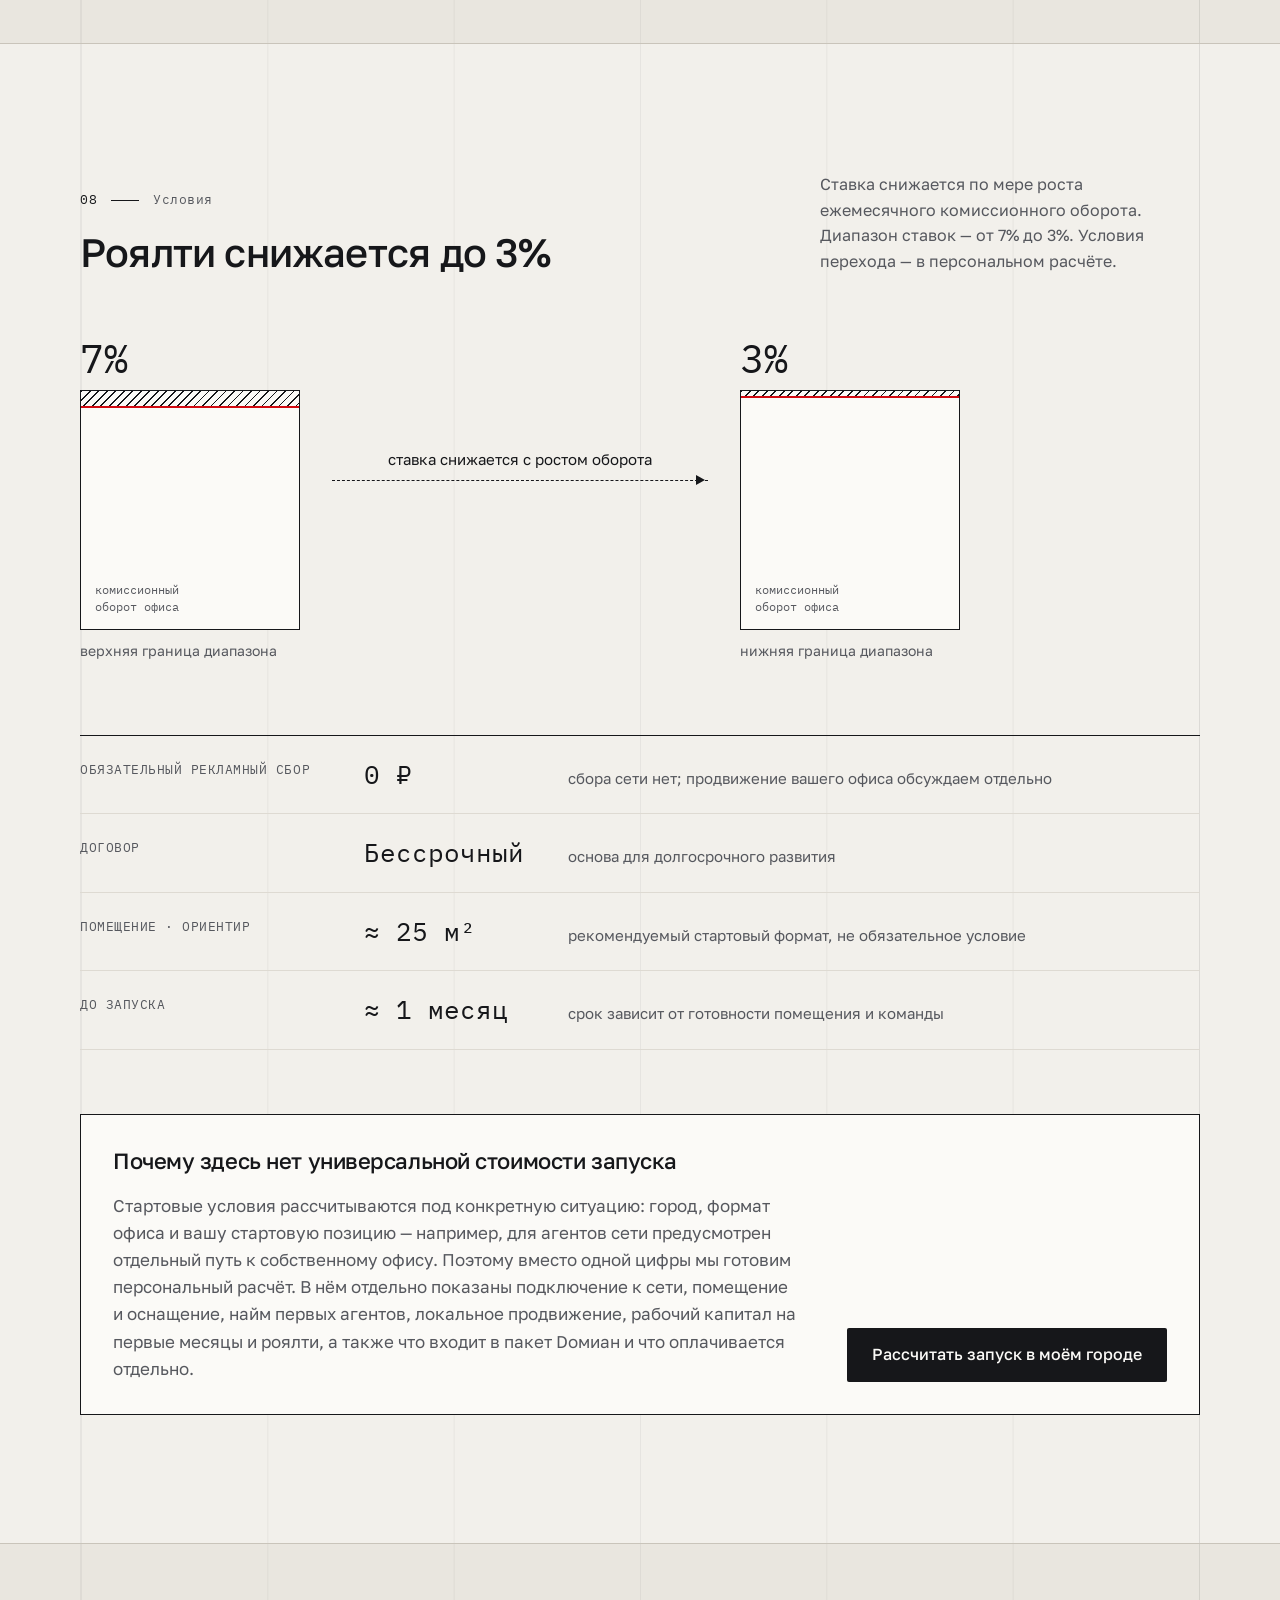
==== commit 02ffbd76: "Офис: подпись «В офисе: …» под схемой для каждого шага Co-Authored-By: Claude Opus 5.5 <noreply@anth" ====
--- a/index.html
+++ b/index.html
@@ -21,9 +21,9 @@
   <link rel="preconnect" href="https://fonts.googleapis.com">
   <link rel="preconnect" href="https://fonts.gstatic.com" crossorigin>
   <link rel="stylesheet" href="https://fonts.googleapis.com/css2?family=Golos+Text:wght@400;500;600&family=IBM+Plex+Mono:wght@400;500&display=swap">
-  <link rel="stylesheet" href="assets/css/styles.css?v=20260928-finish">
-  <script src="assets/js/content.js?v=20260928-finish" defer></script>
-  <script src="assets/js/app.js?v=20260928-finish" defer></script>
+  <link rel="stylesheet" href="assets/css/styles.css?v=20260929-office">
+  <script src="assets/js/content.js?v=20260929-office" defer></script>
+  <script src="assets/js/app.js?v=20260929-office" defer></script>
 </head>
 <body>
   <a class="skip-link" href="#main-content">Перейти к содержанию</a>
@@ -111,7 +111,7 @@
           <figure class="system-figure" aria-hidden="true">
             <div class="system-sticky">
               <div class="iso" id="system-iso"></div>
-              <figcaption class="system-legend"><span class="office-key">Ваш офис</span><span id="system-legend"></span></figcaption>
+              <figcaption class="system-legend"><span class="office-key">Ваш офис</span><span id="system-legend"></span><span class="office-note" id="system-office-note"></span></figcaption>
             </div>
           </figure>
         </div>
--- a/assets/css/styles.css
+++ b/assets/css/styles.css
@@ -613,3 +613,4 @@
 }
 .iso-contour-label { transition: opacity .4s ease; }
 .is-final .iso-contour-label { opacity: 0; }
+.office-note { flex-basis: 100%; color: var(--ink-2); font-family: var(--mono); font-size: 12px; line-height: 1.4; overflow-wrap: anywhere; }
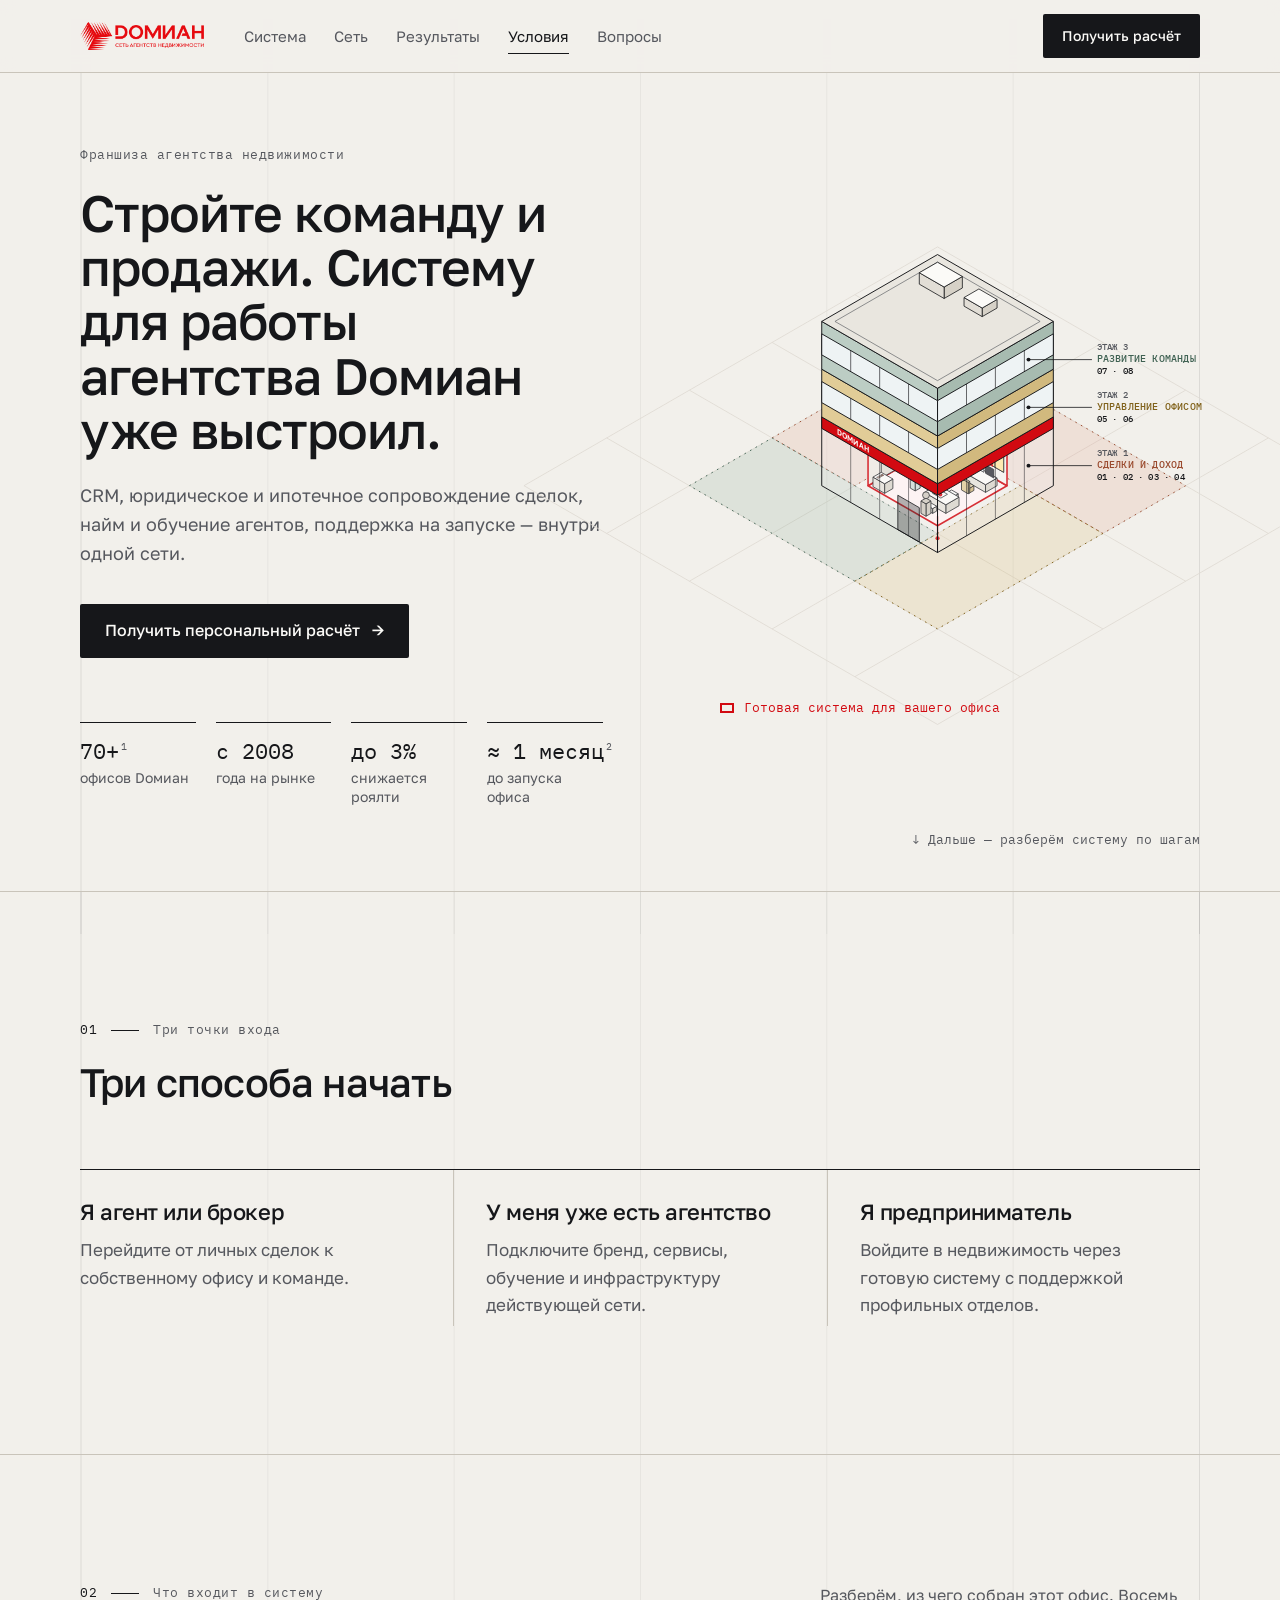
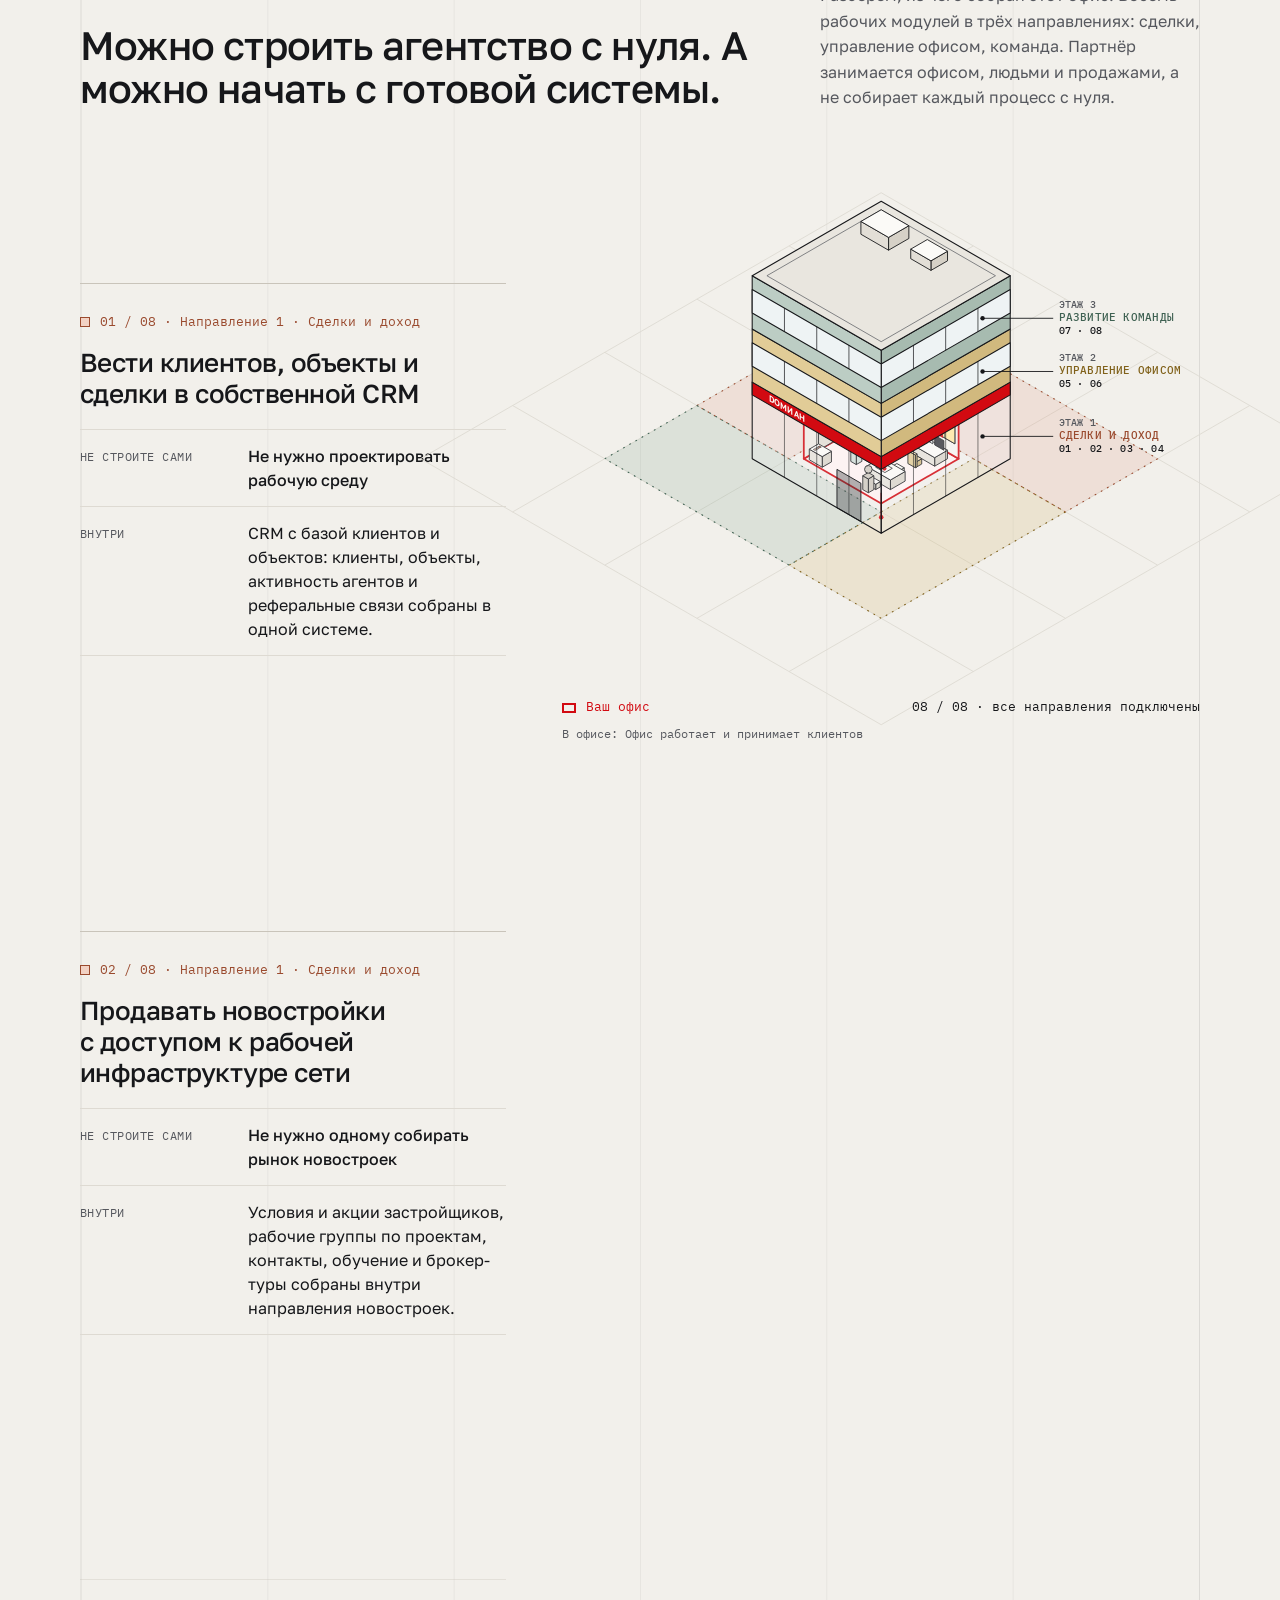
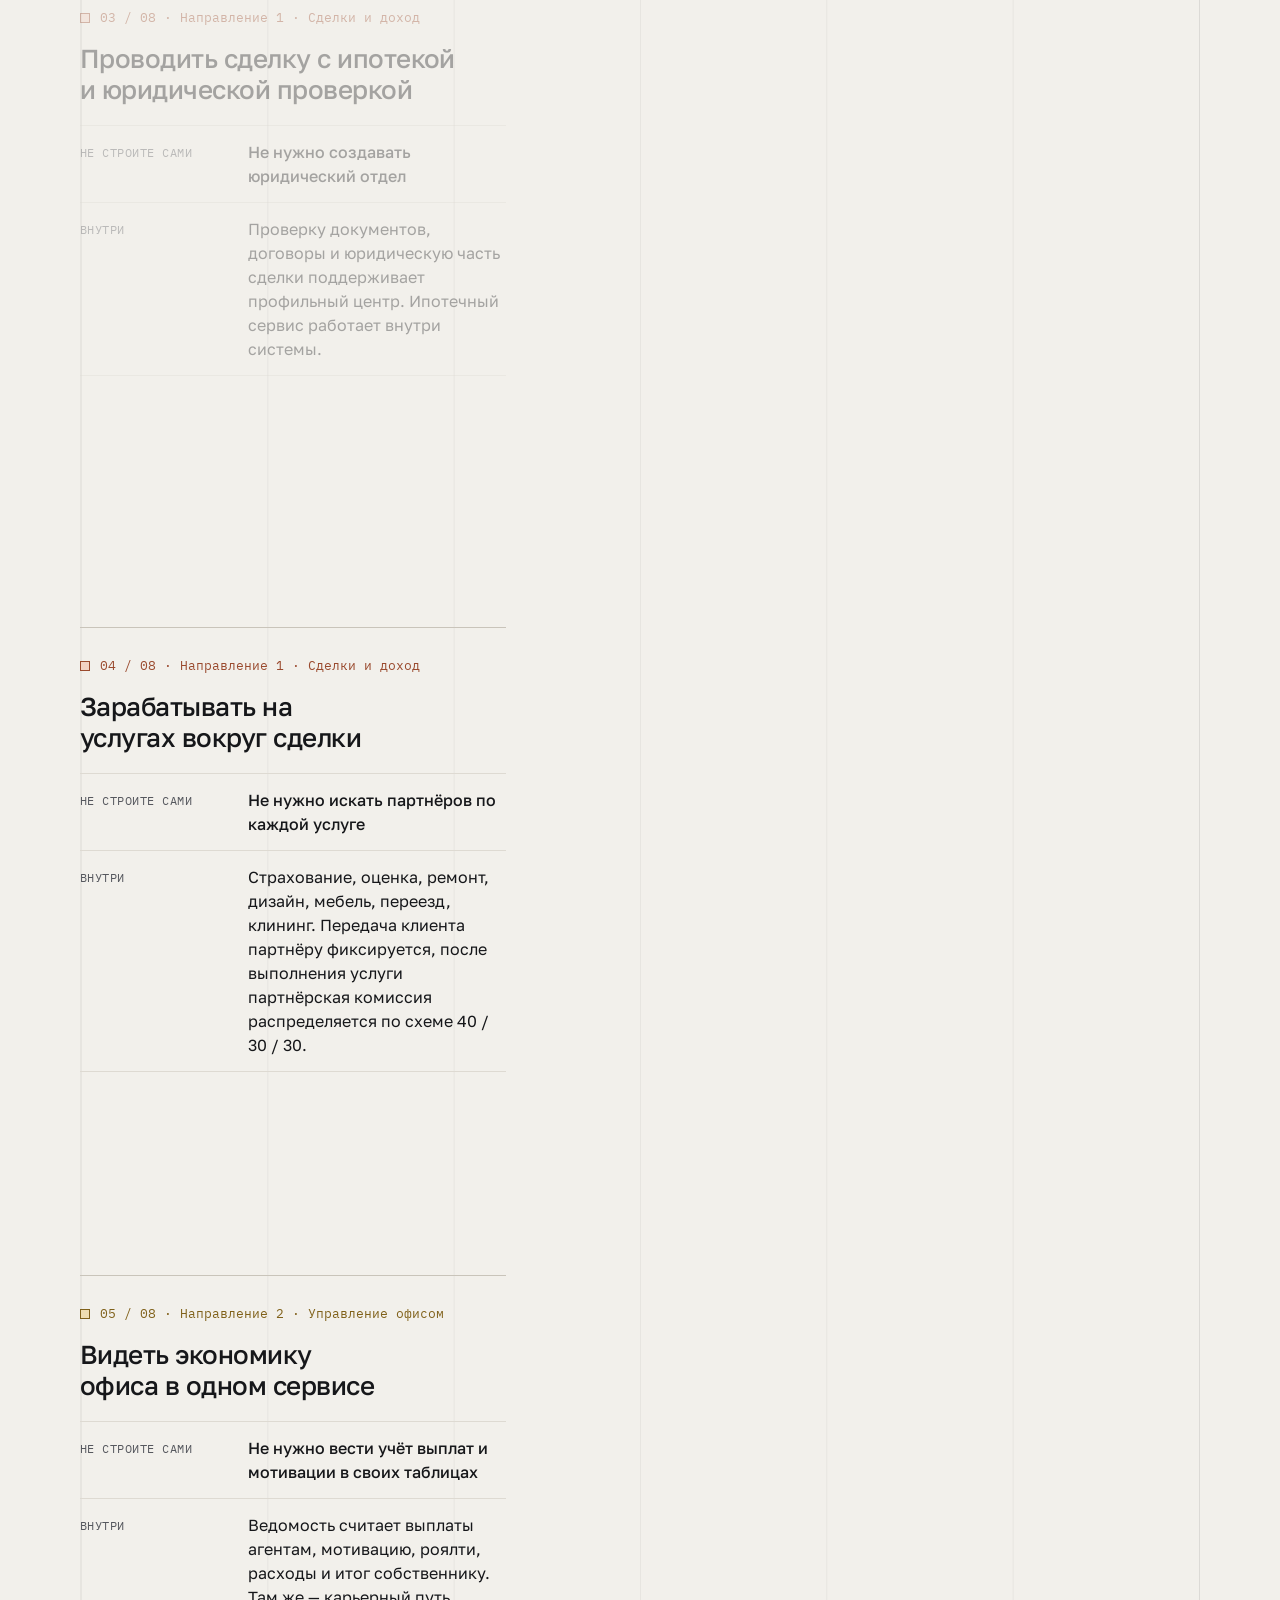
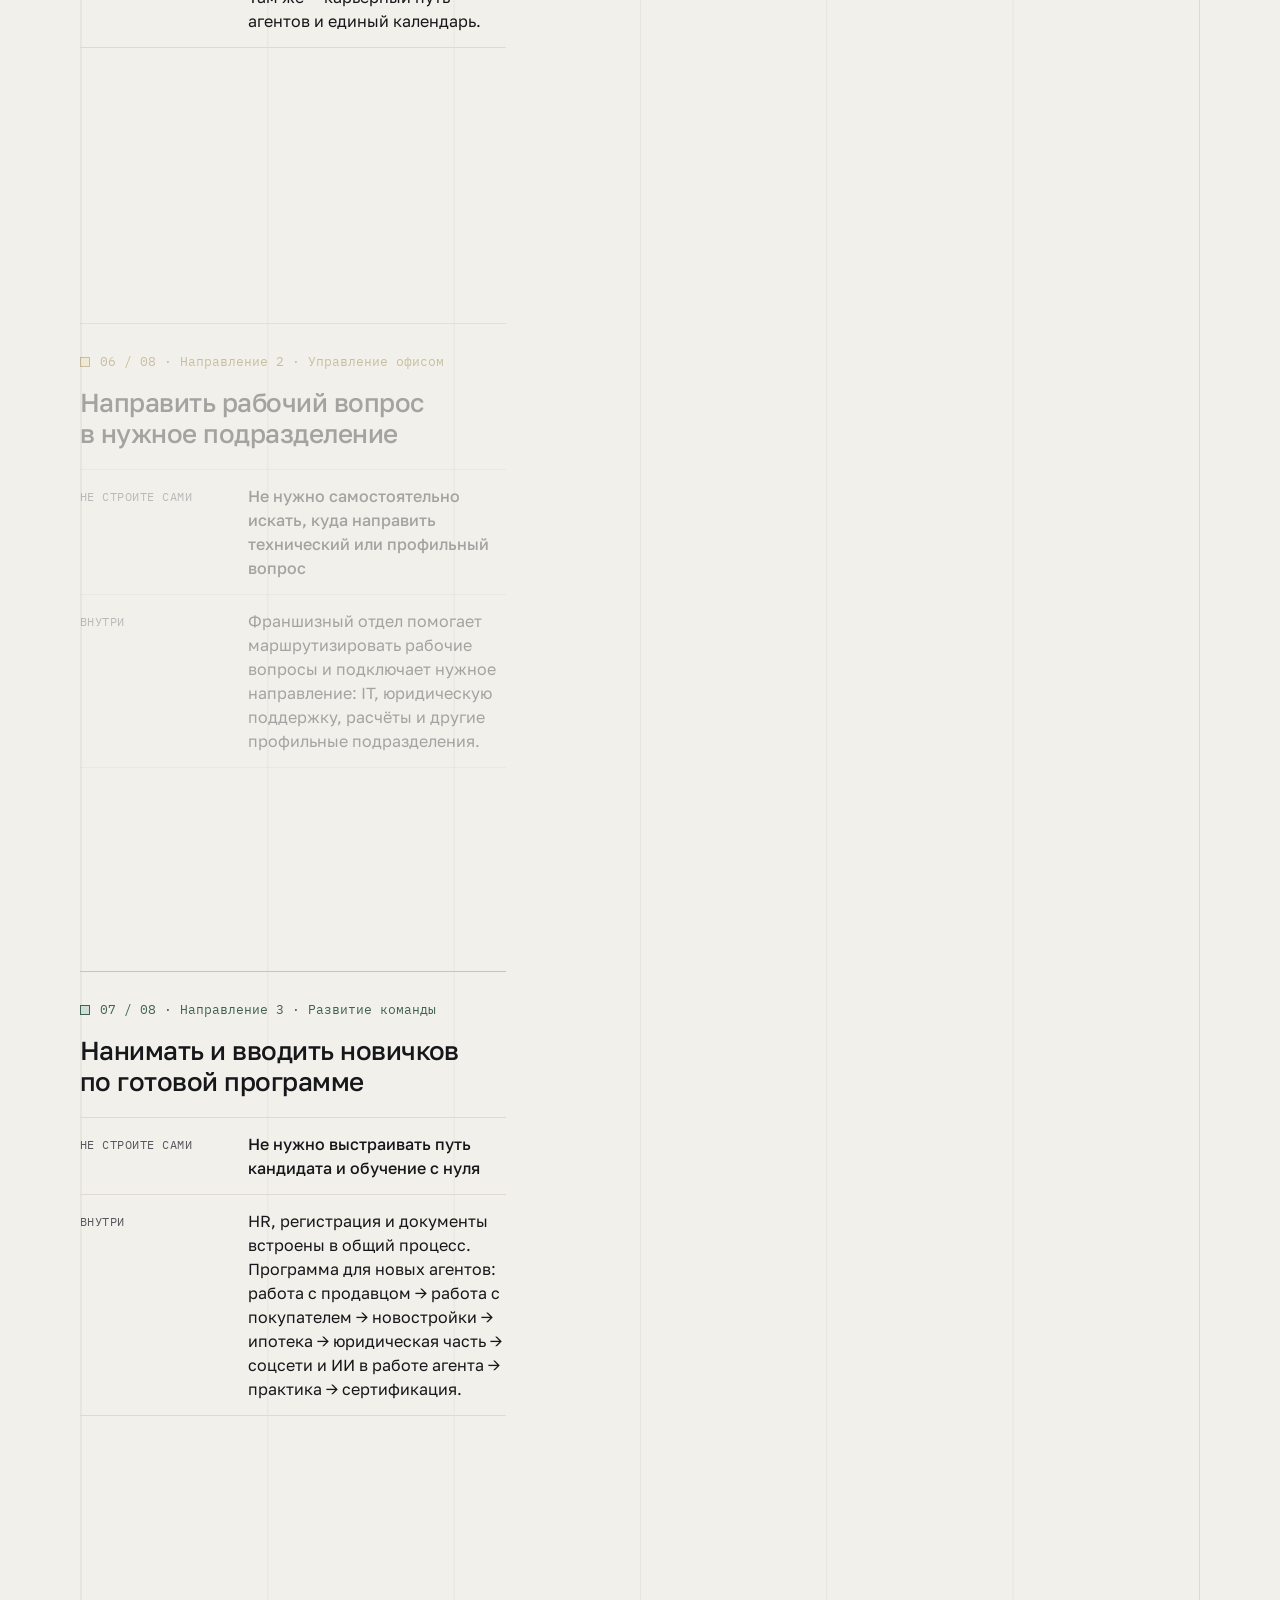
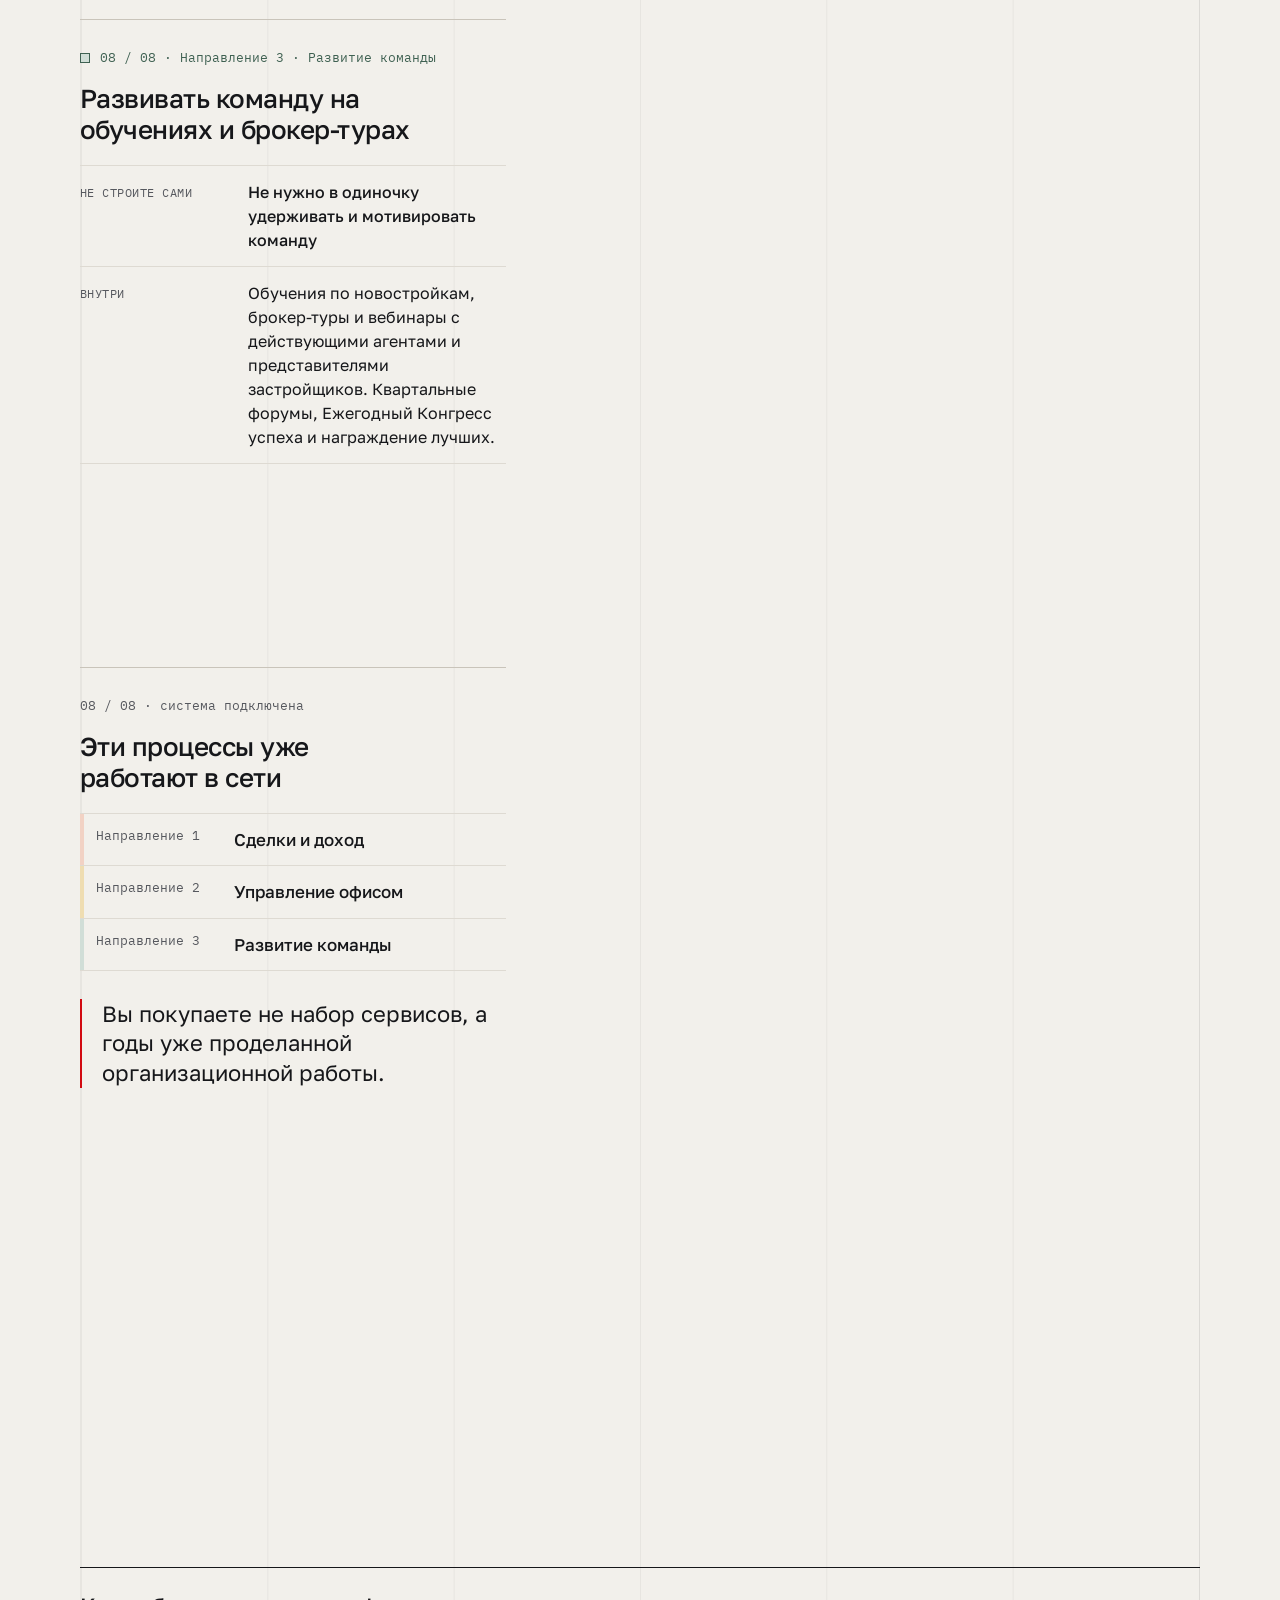
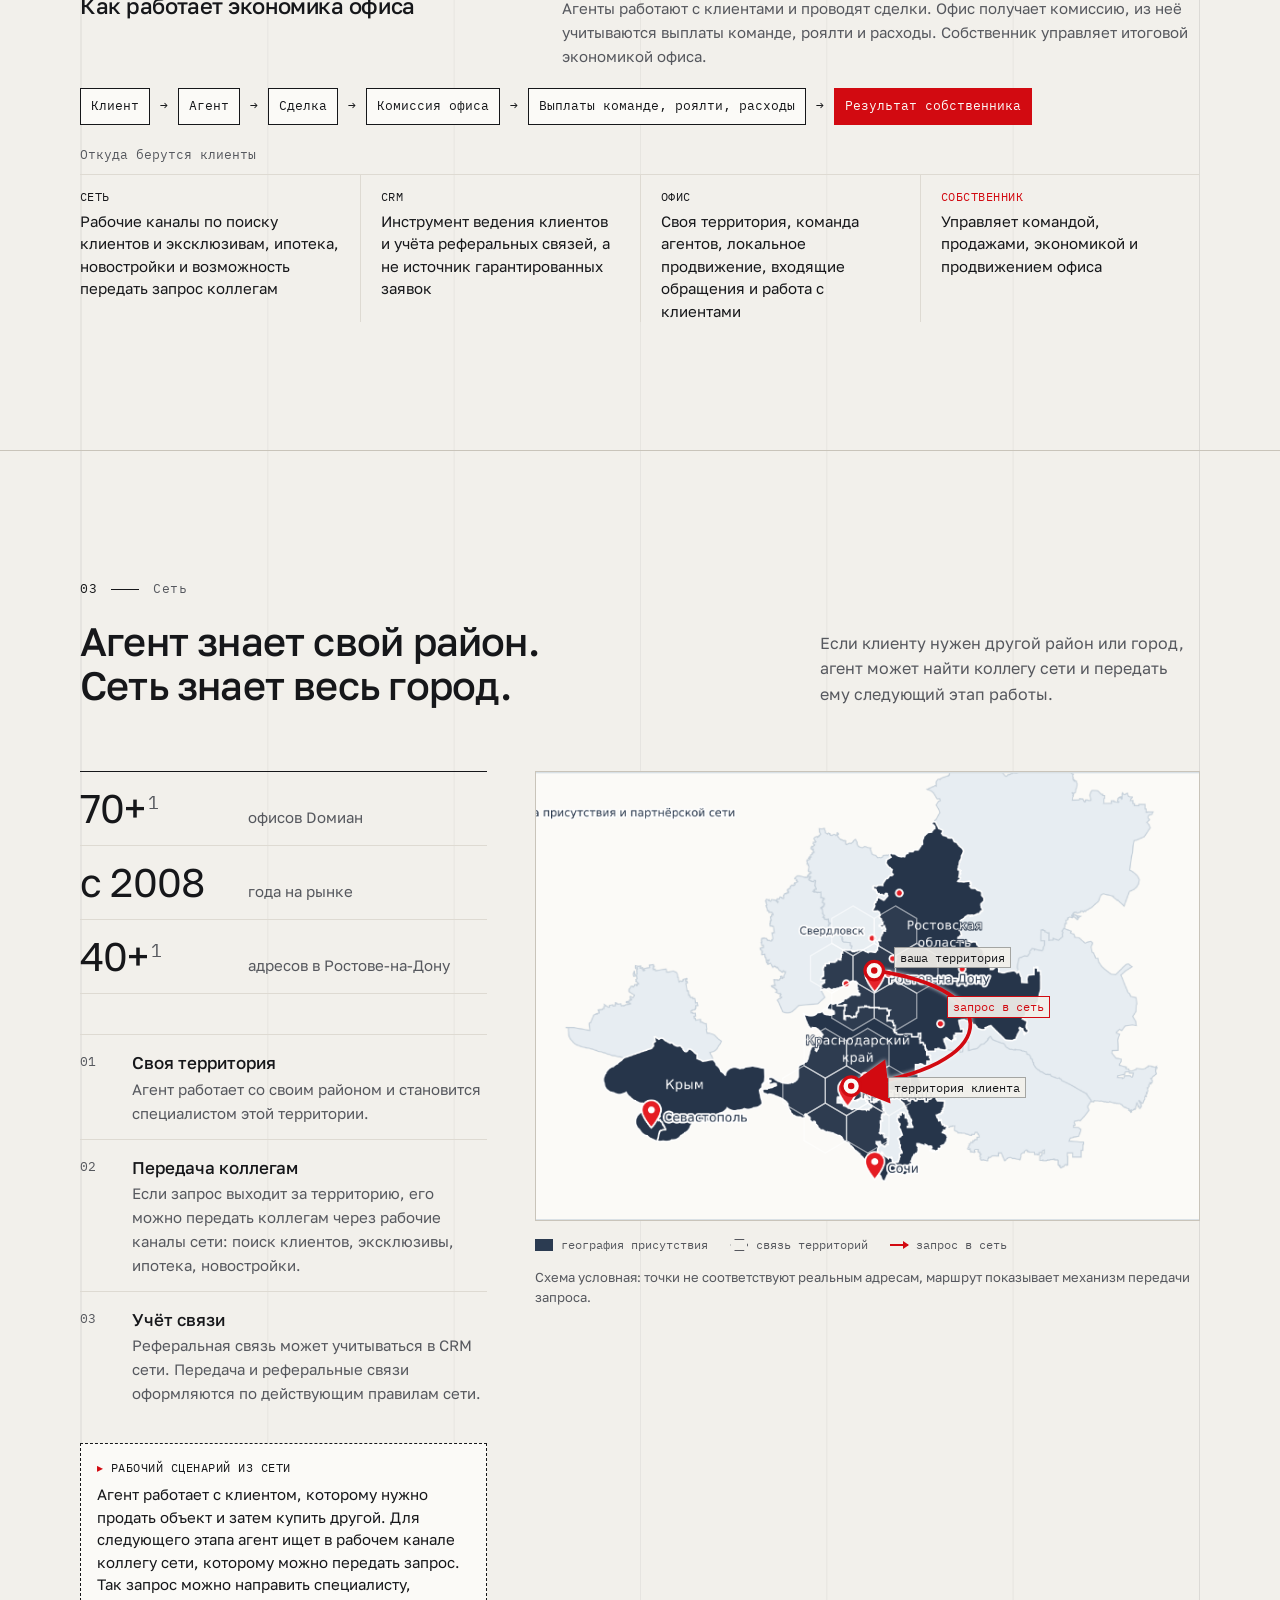
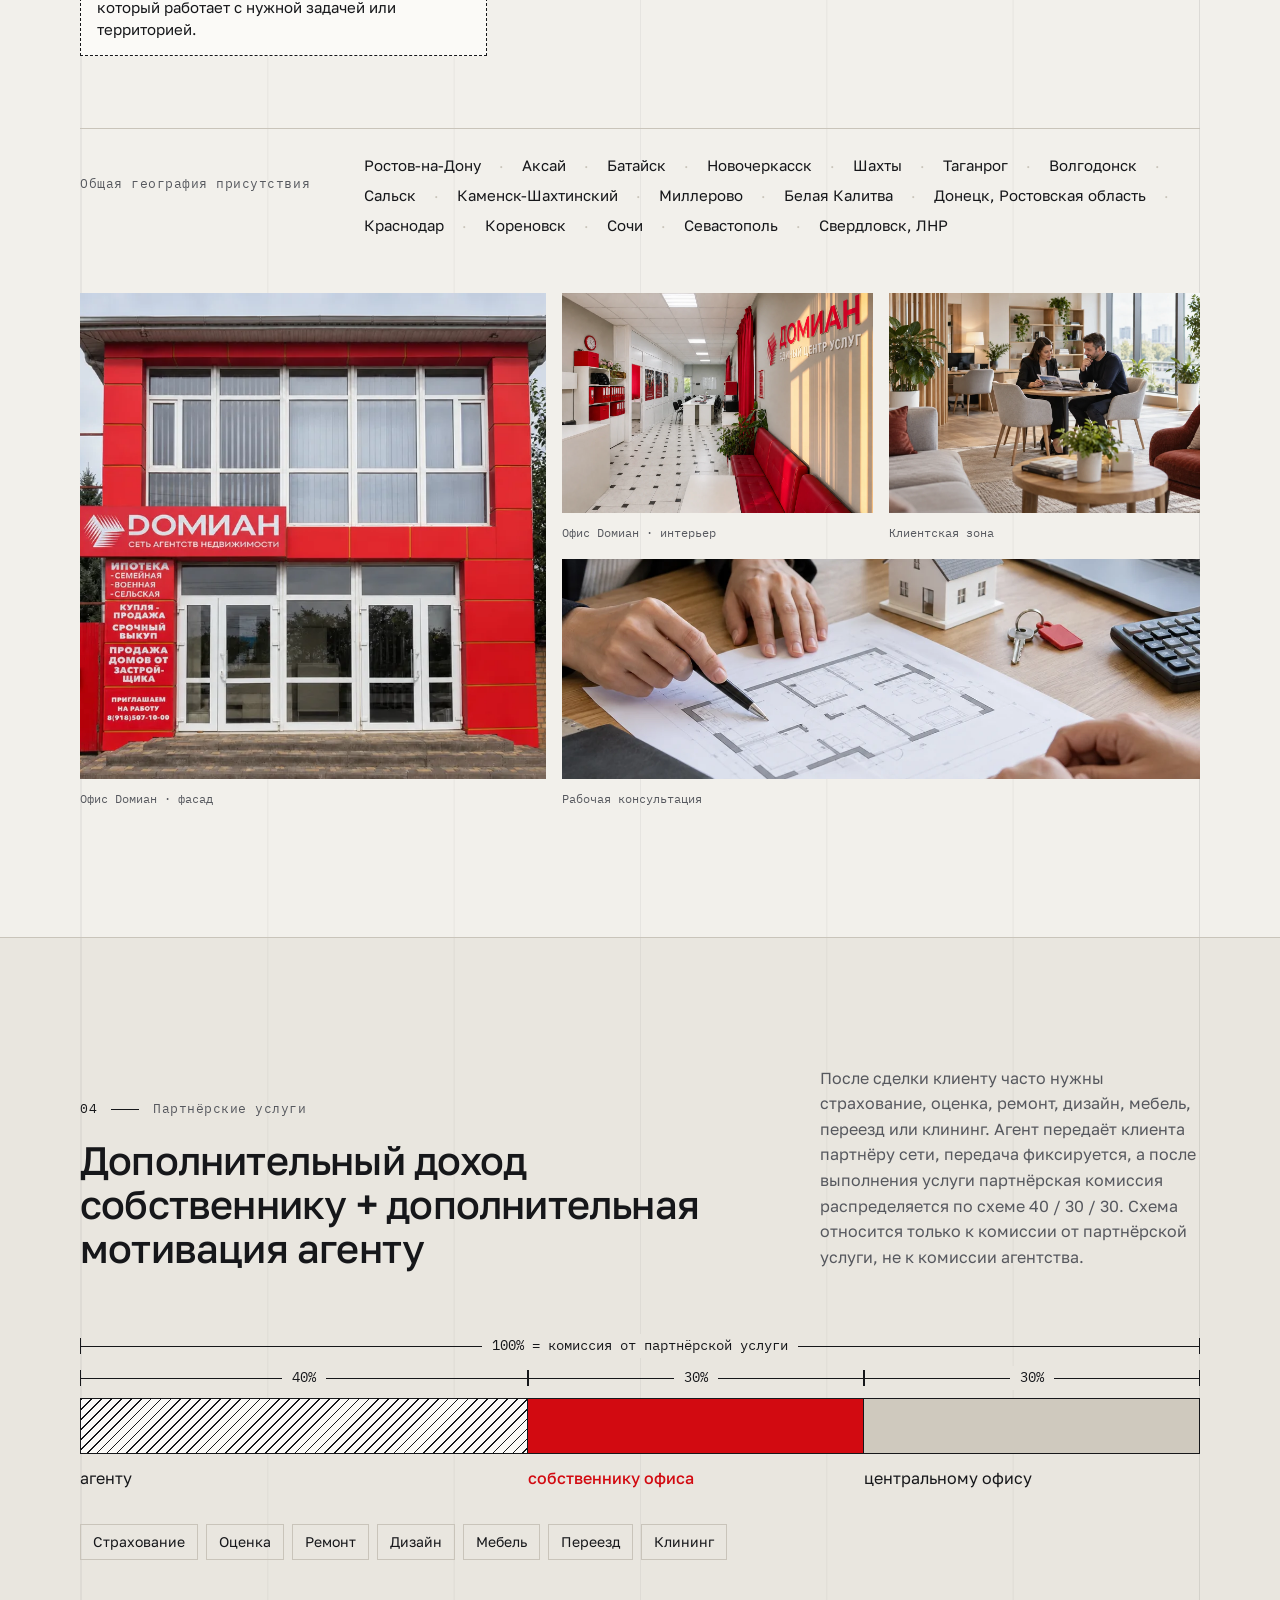
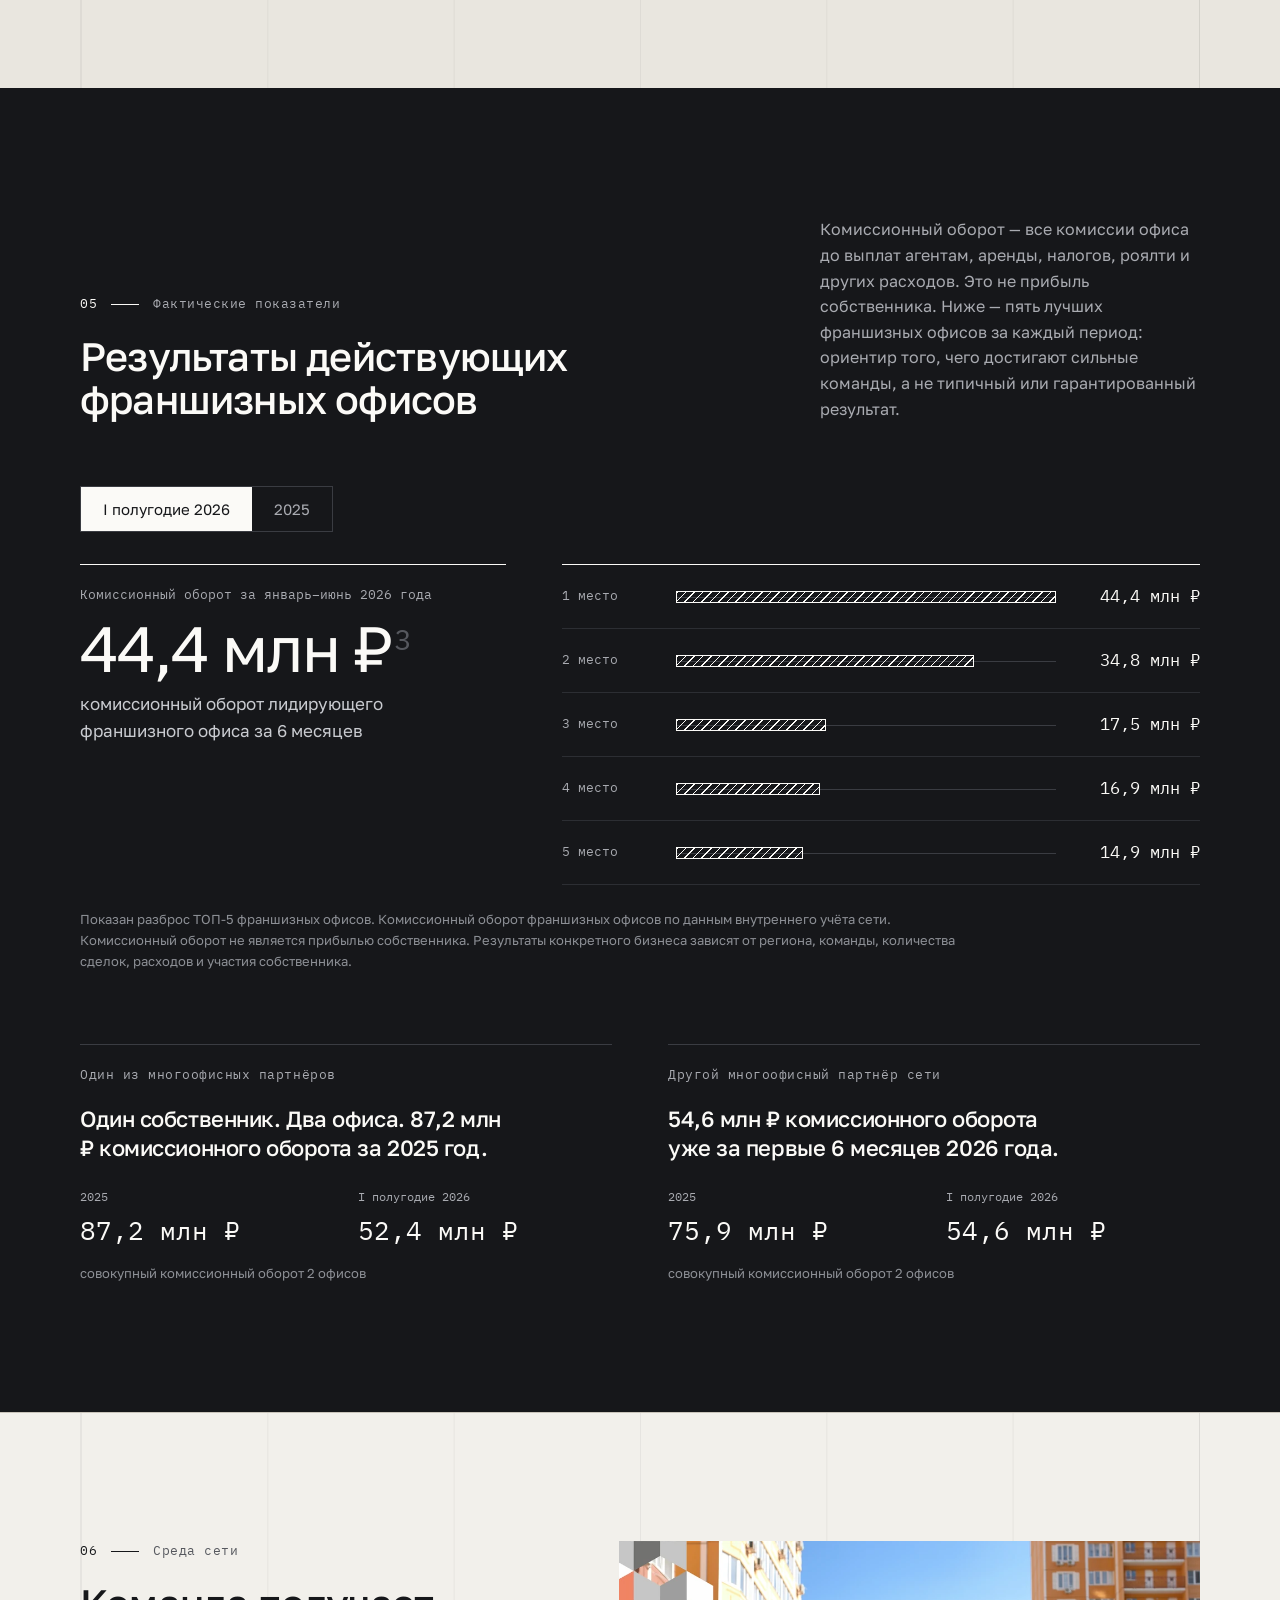
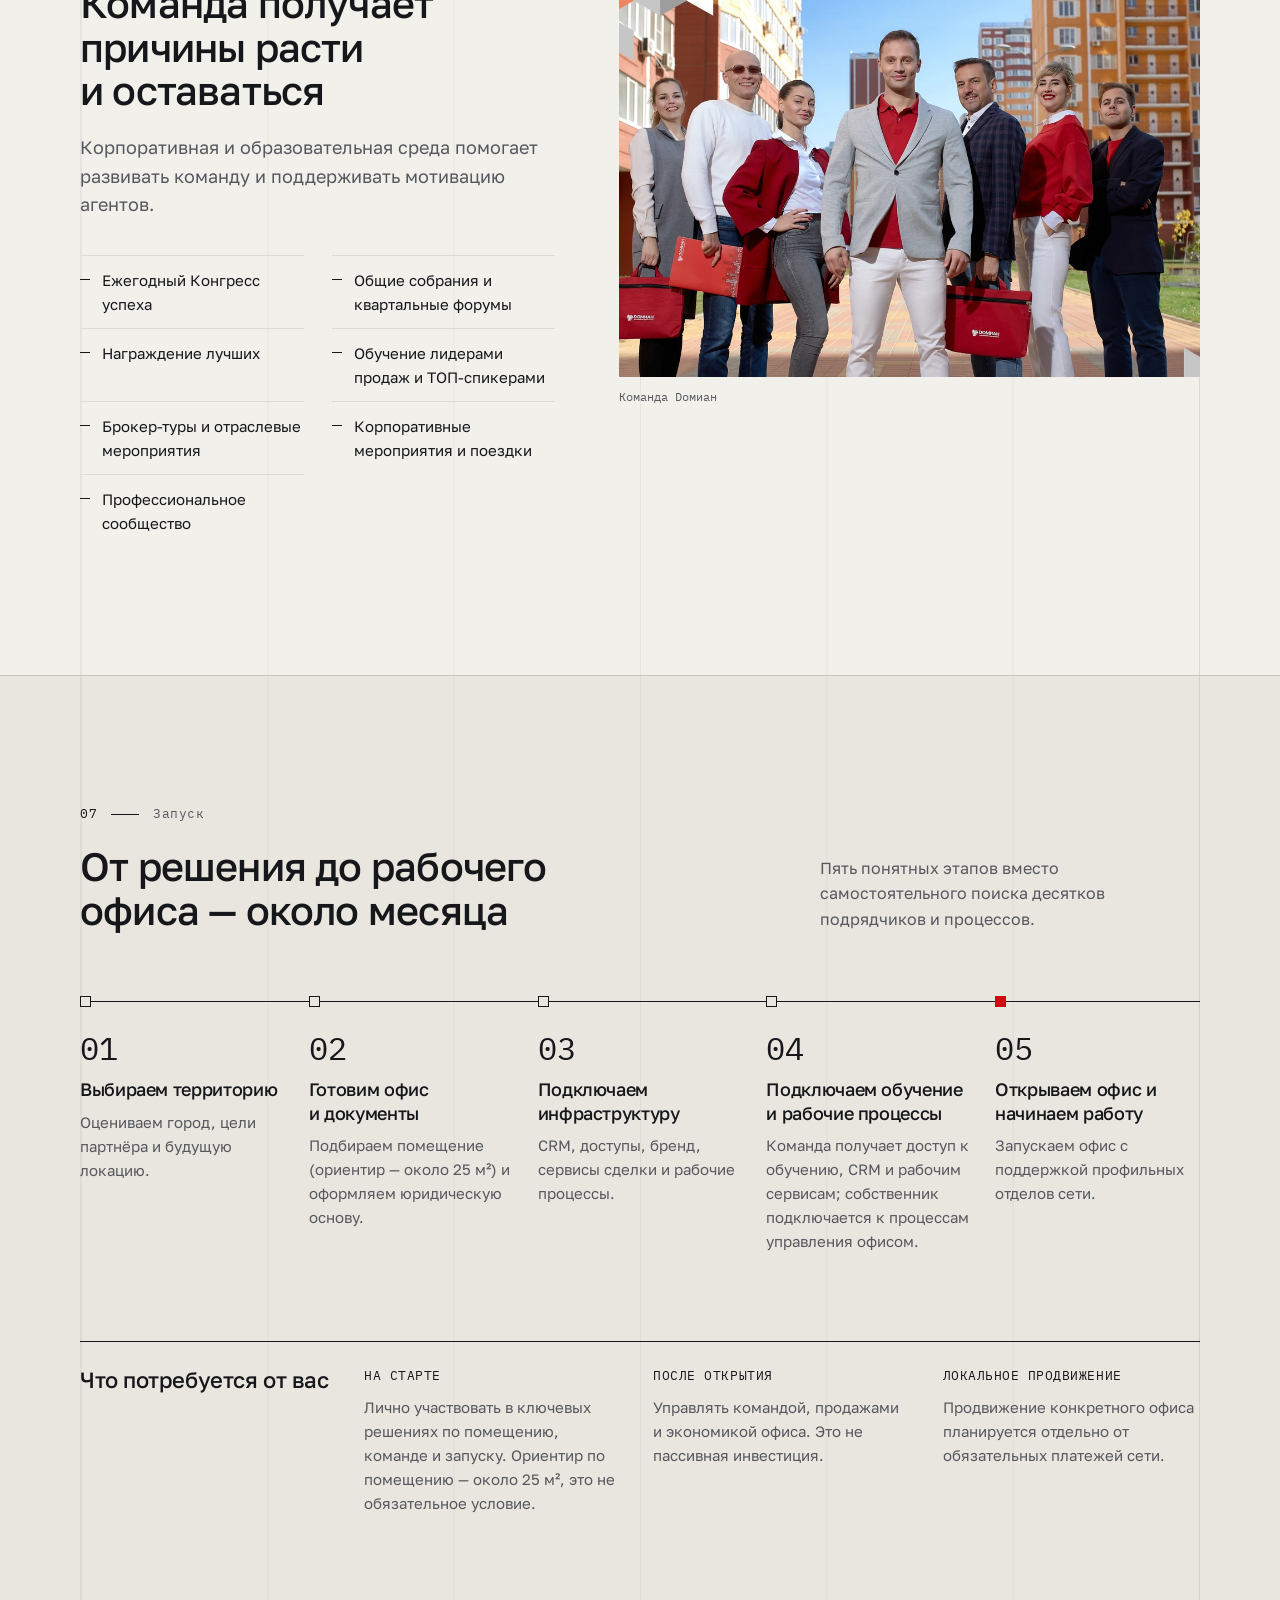
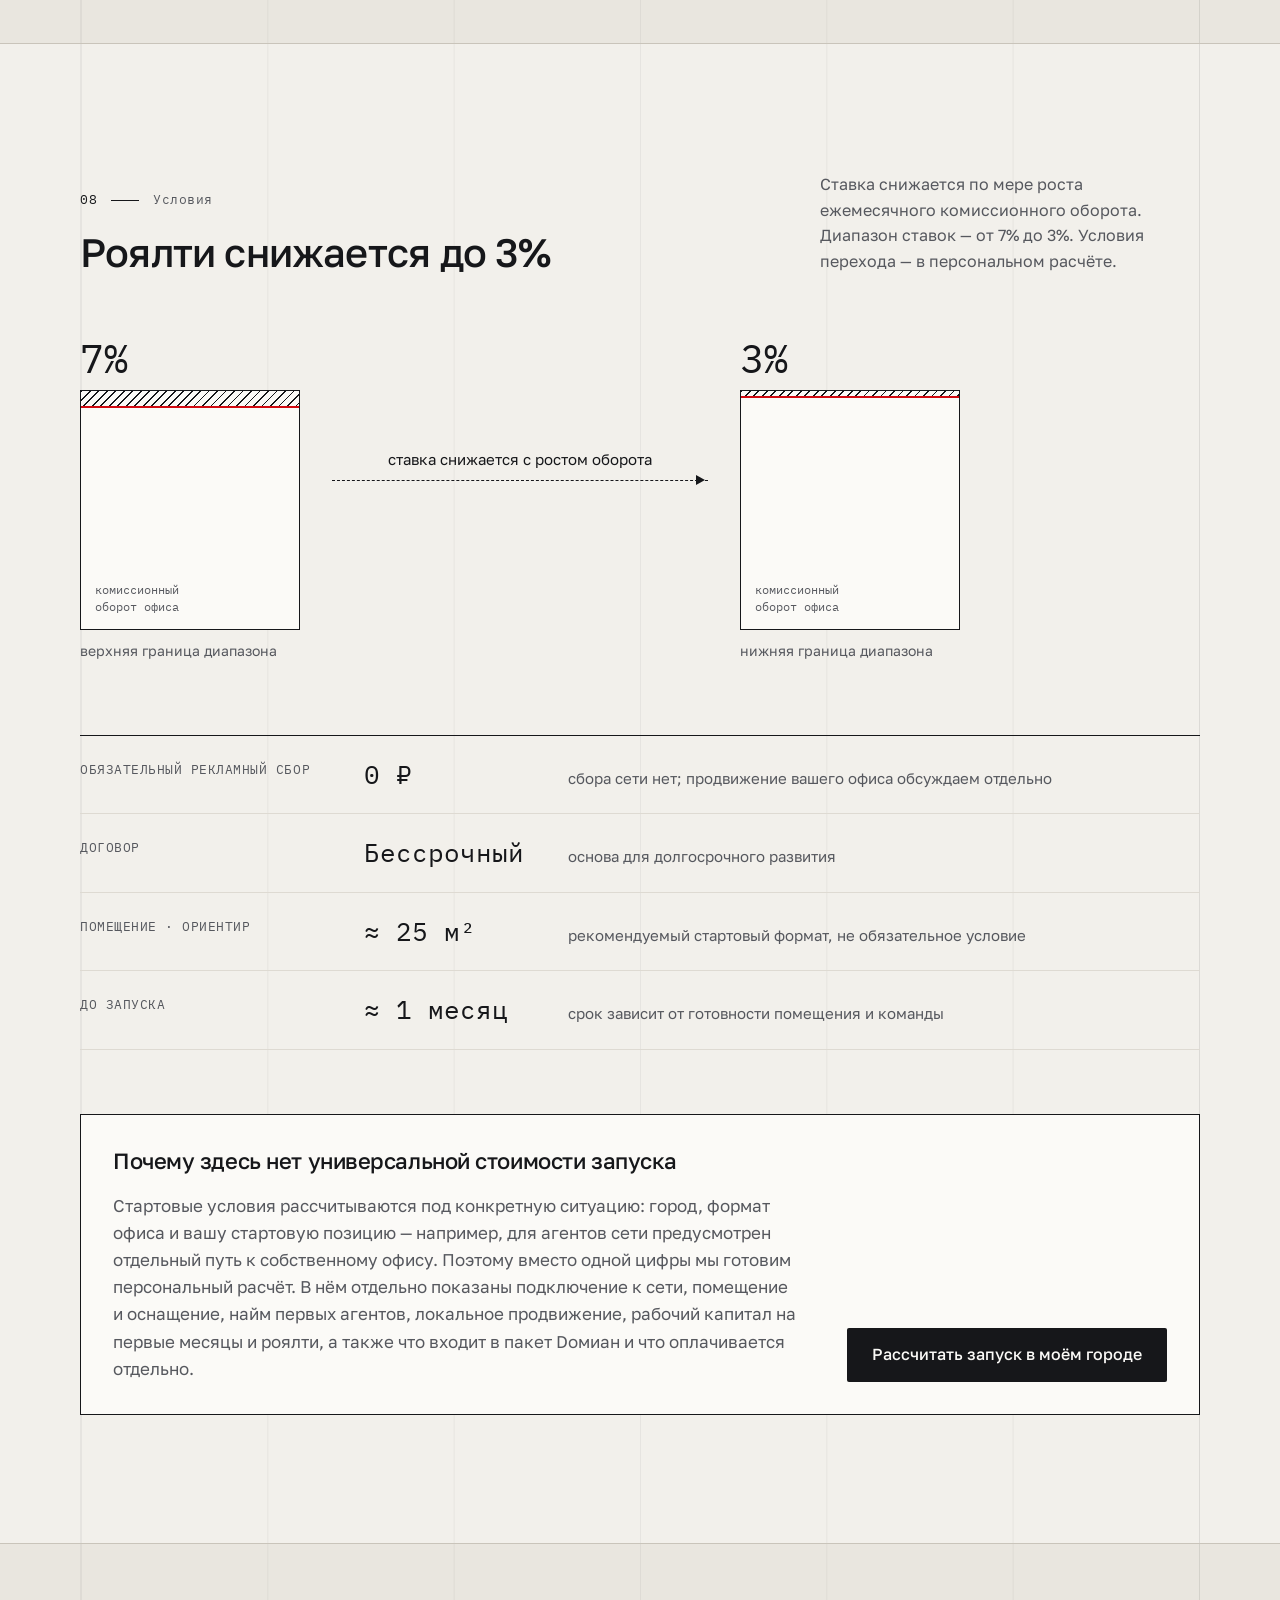
==== commit 29ac3b90: "Первый экран: показать готовый офис" ====
--- a/index.html
+++ b/index.html
@@ -75,10 +75,10 @@
         </div>
         <figure class="hero-plan" aria-hidden="true">
           <div class="iso" id="hero-iso"></div>
-          <figcaption class="office-key">Ваш офис</figcaption>
+          <figcaption class="office-key">Готовая система для вашего офиса</figcaption>
         </figure>
       </div>
-      <p class="container scroll-hint" aria-hidden="true">↓ Дальше — система собирается вокруг офиса</p>
+      <p class="container scroll-hint" aria-hidden="true">↓ Дальше — разберём систему по шагам</p>
     </section>
 
     <!-- Три точки входа -->
@@ -104,7 +104,7 @@
             <p class="kicker"><span class="kicker-num">02</span>Что входит в систему</p>
             <h2 id="system-title">Можно строить агентство с нуля. А можно начать с готовой системы.</h2>
           </div>
-          <p>Восемь рабочих модулей в трёх направлениях: сделки, управление офисом, команда. Партнёр занимается офисом, людьми и продажами, а не собирает каждый процесс с нуля.</p>
+          <p>Разберём, из чего собран этот офис. Восемь рабочих модулей в трёх направлениях: сделки, управление офисом, команда. Партнёр занимается офисом, людьми и продажами, а не собирает каждый процесс с нуля.</p>
         </header>
         <div class="system-layout">
           <div class="system-steps" id="system-steps"></div>
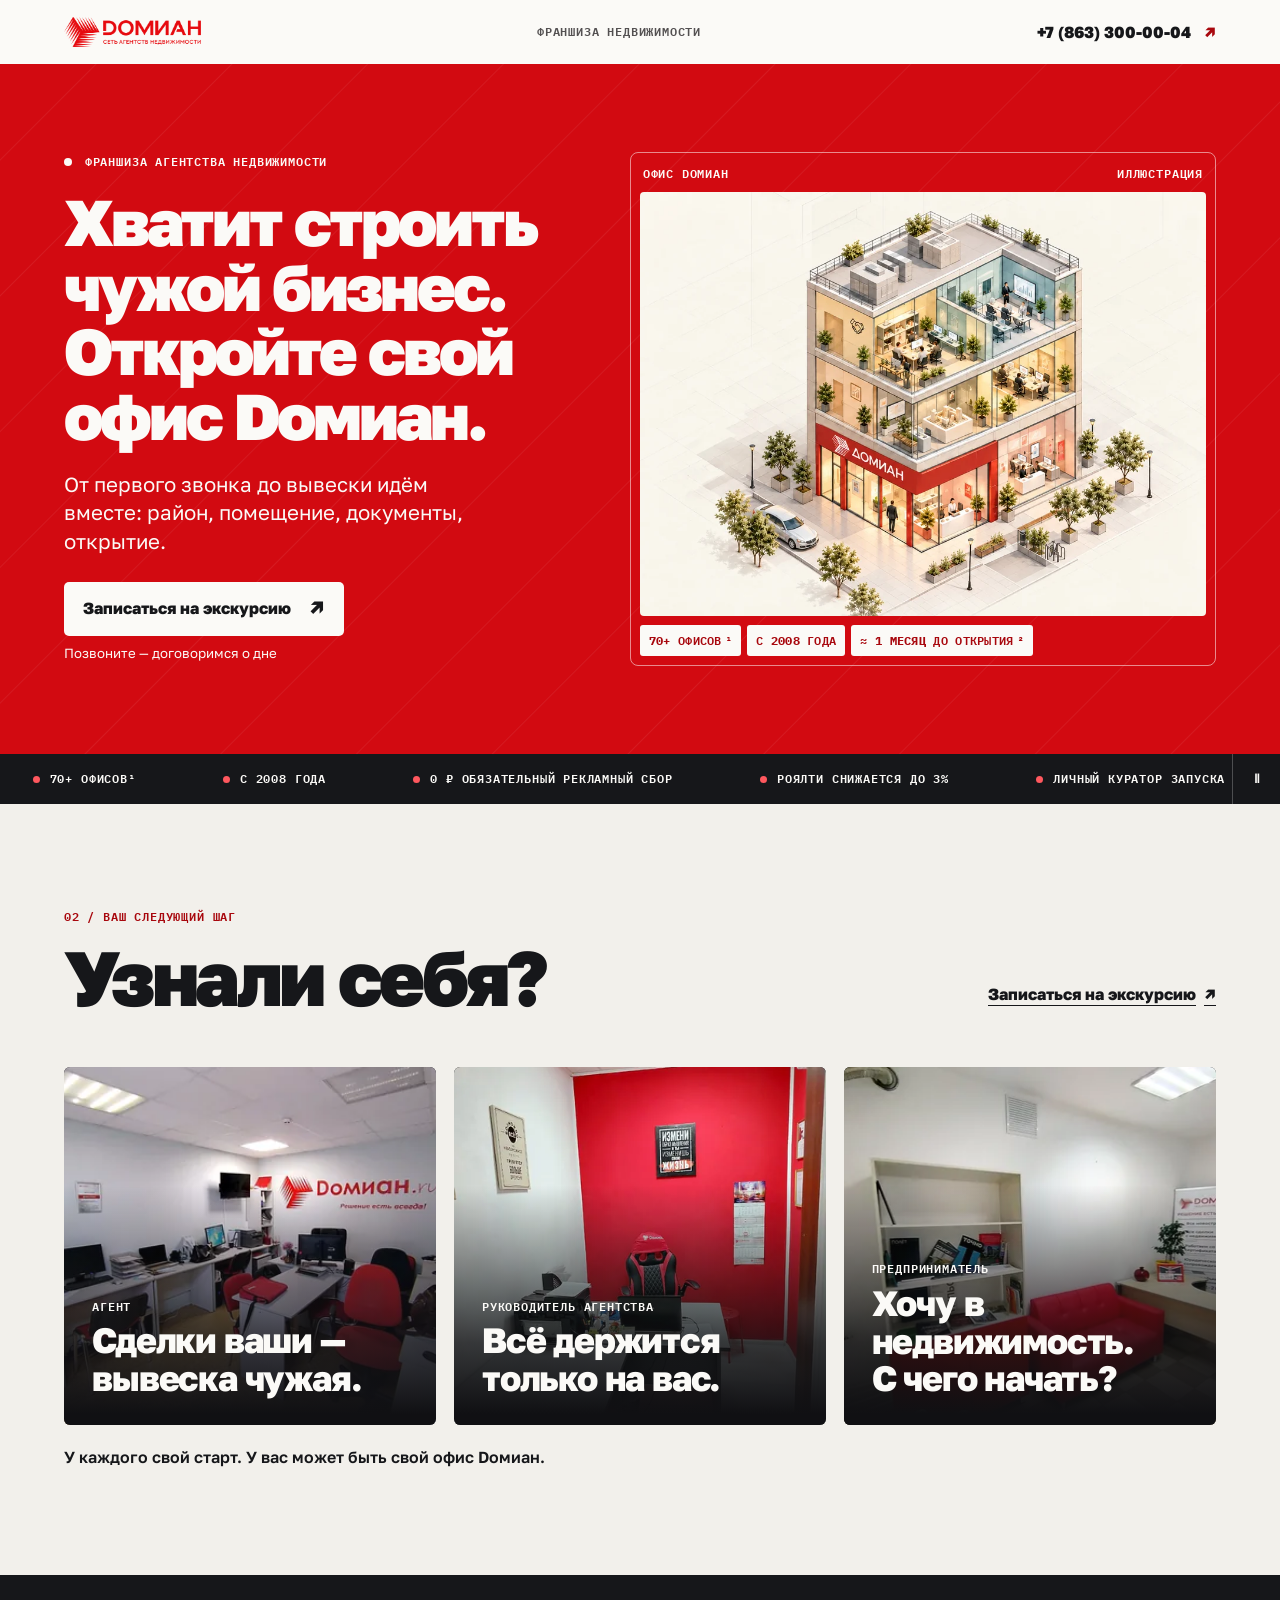
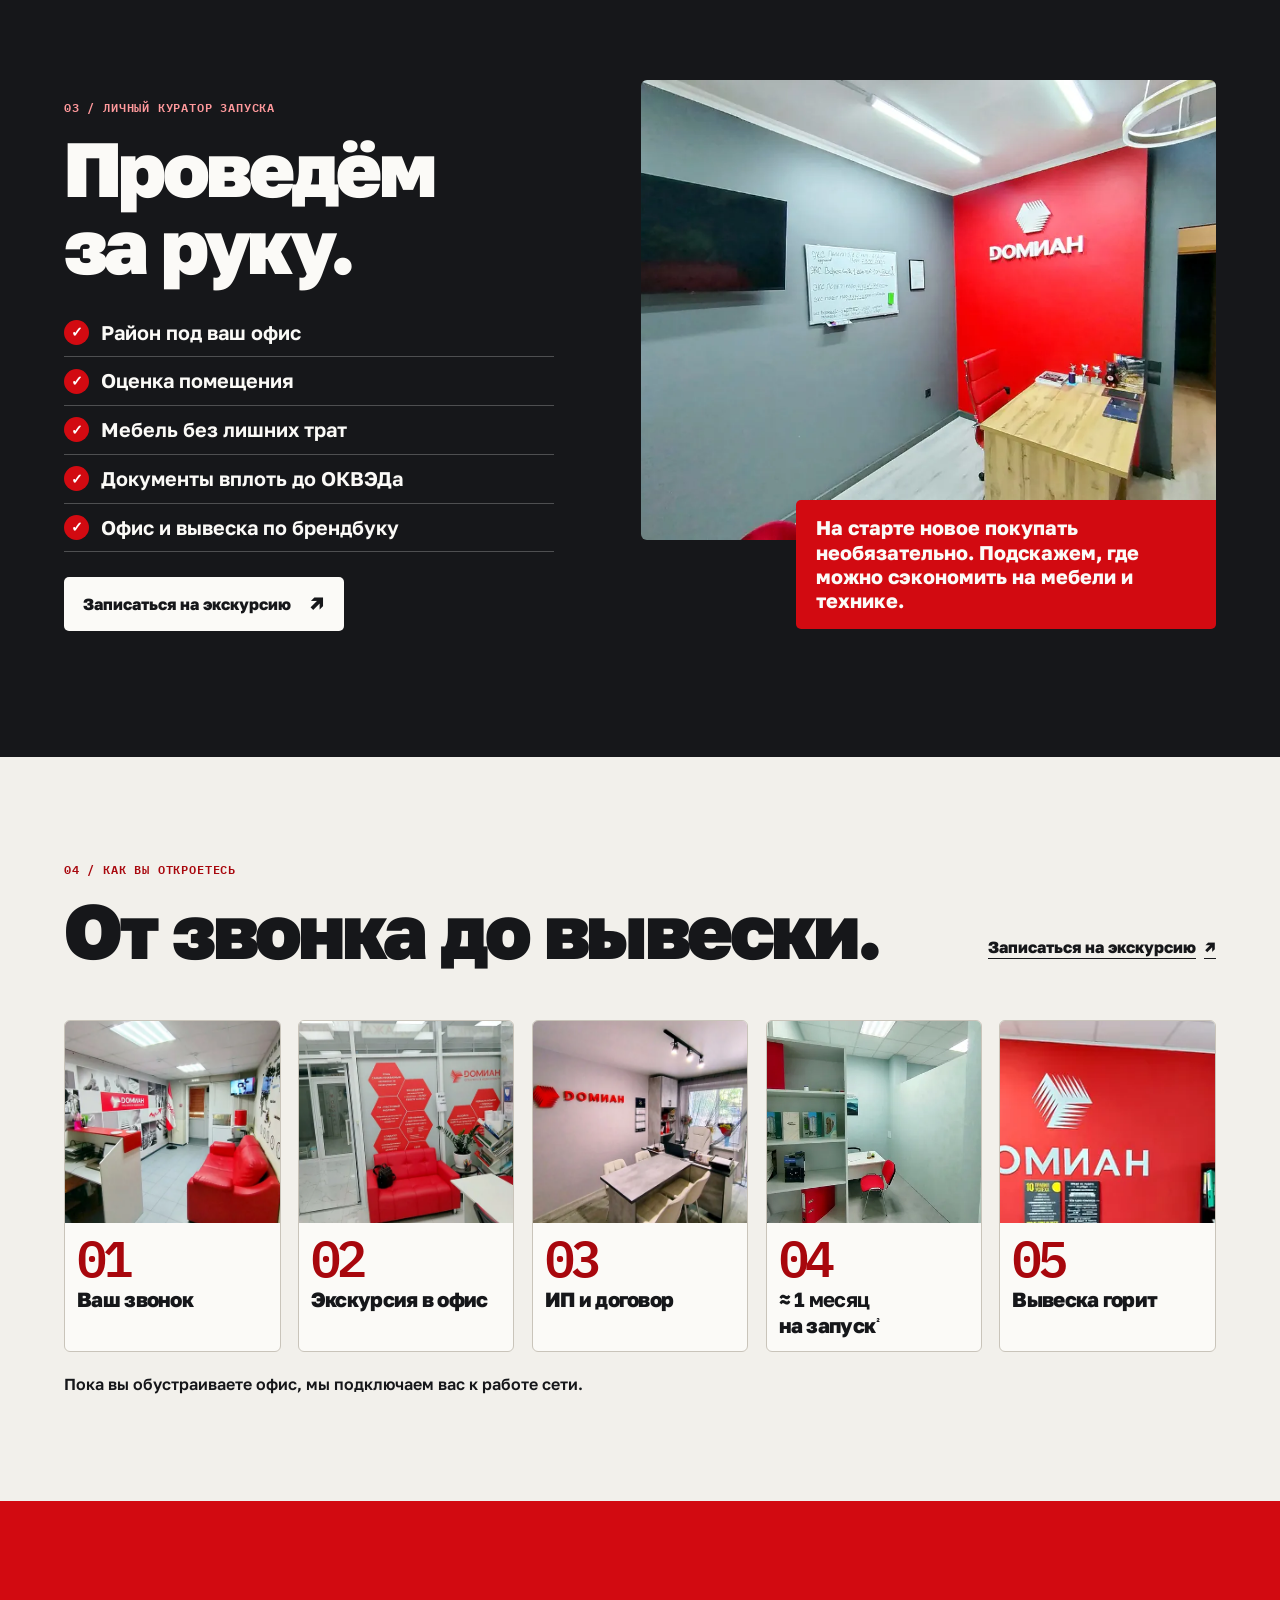
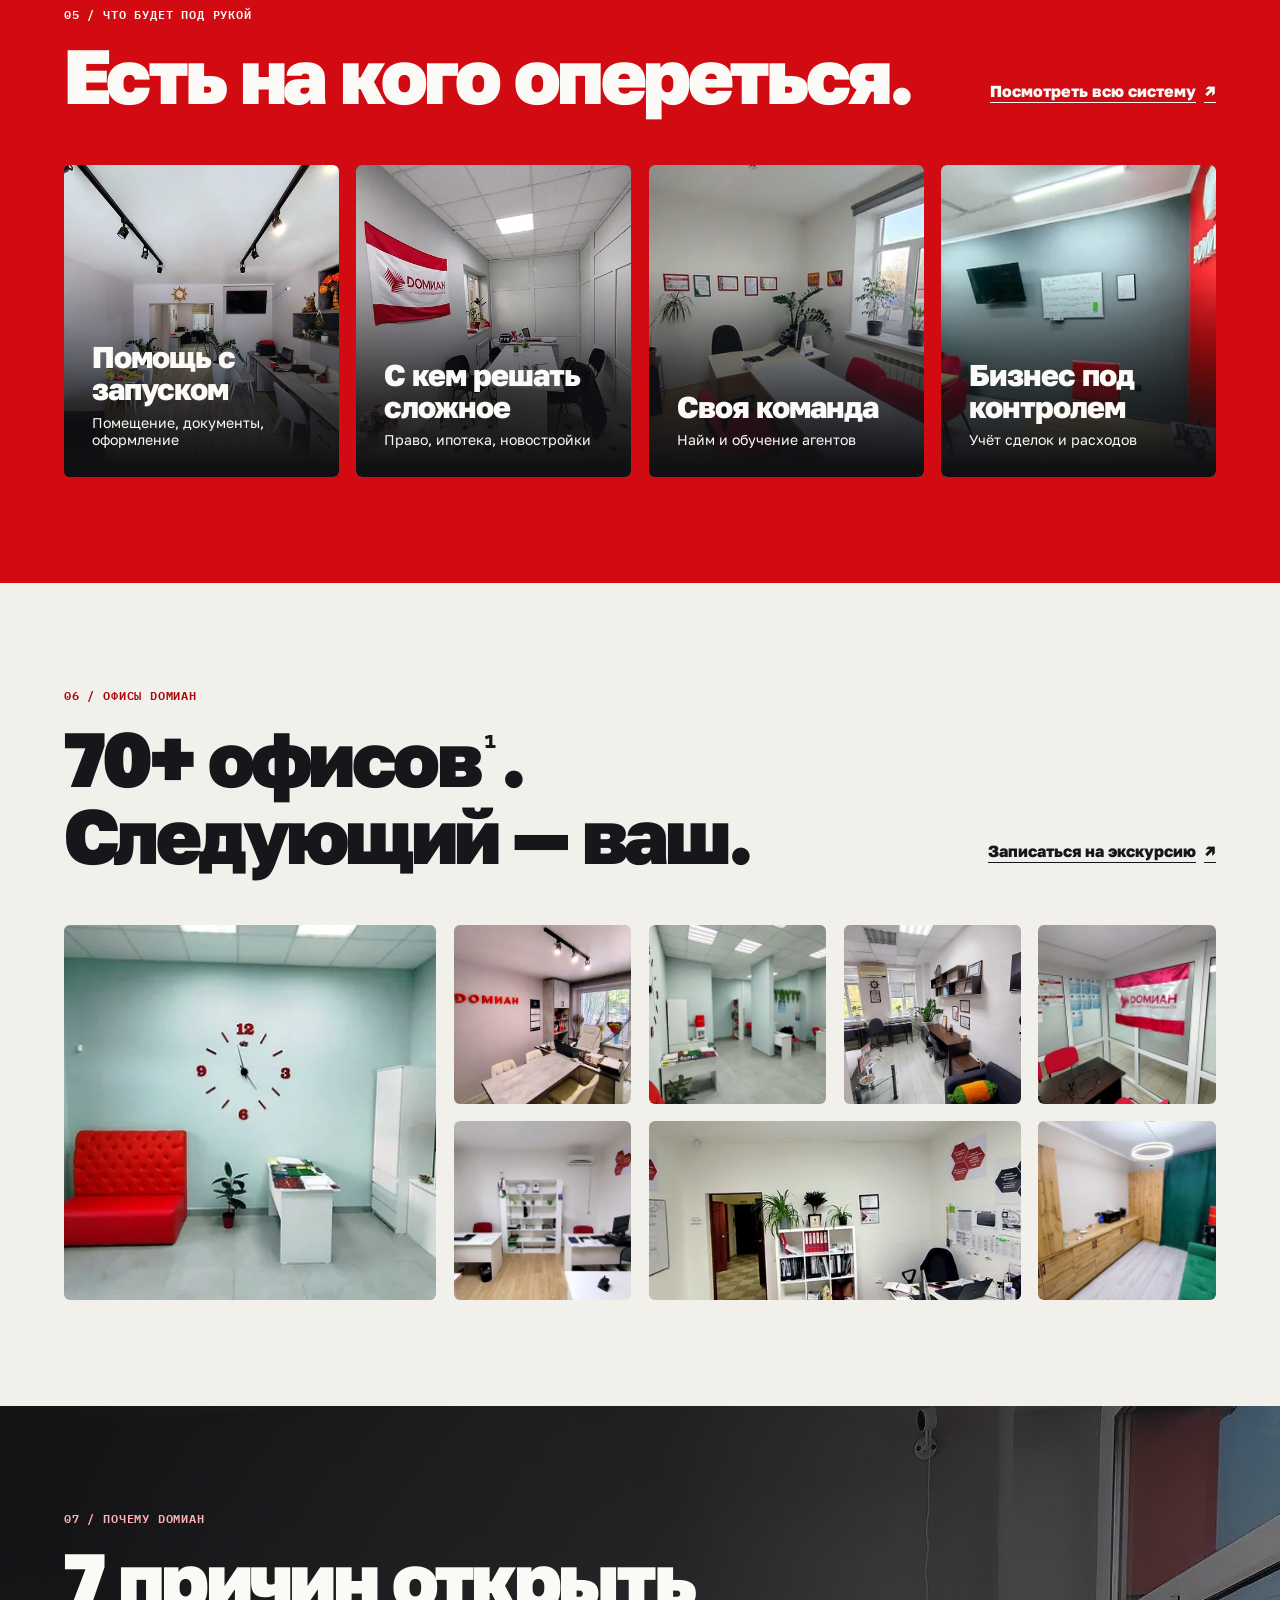
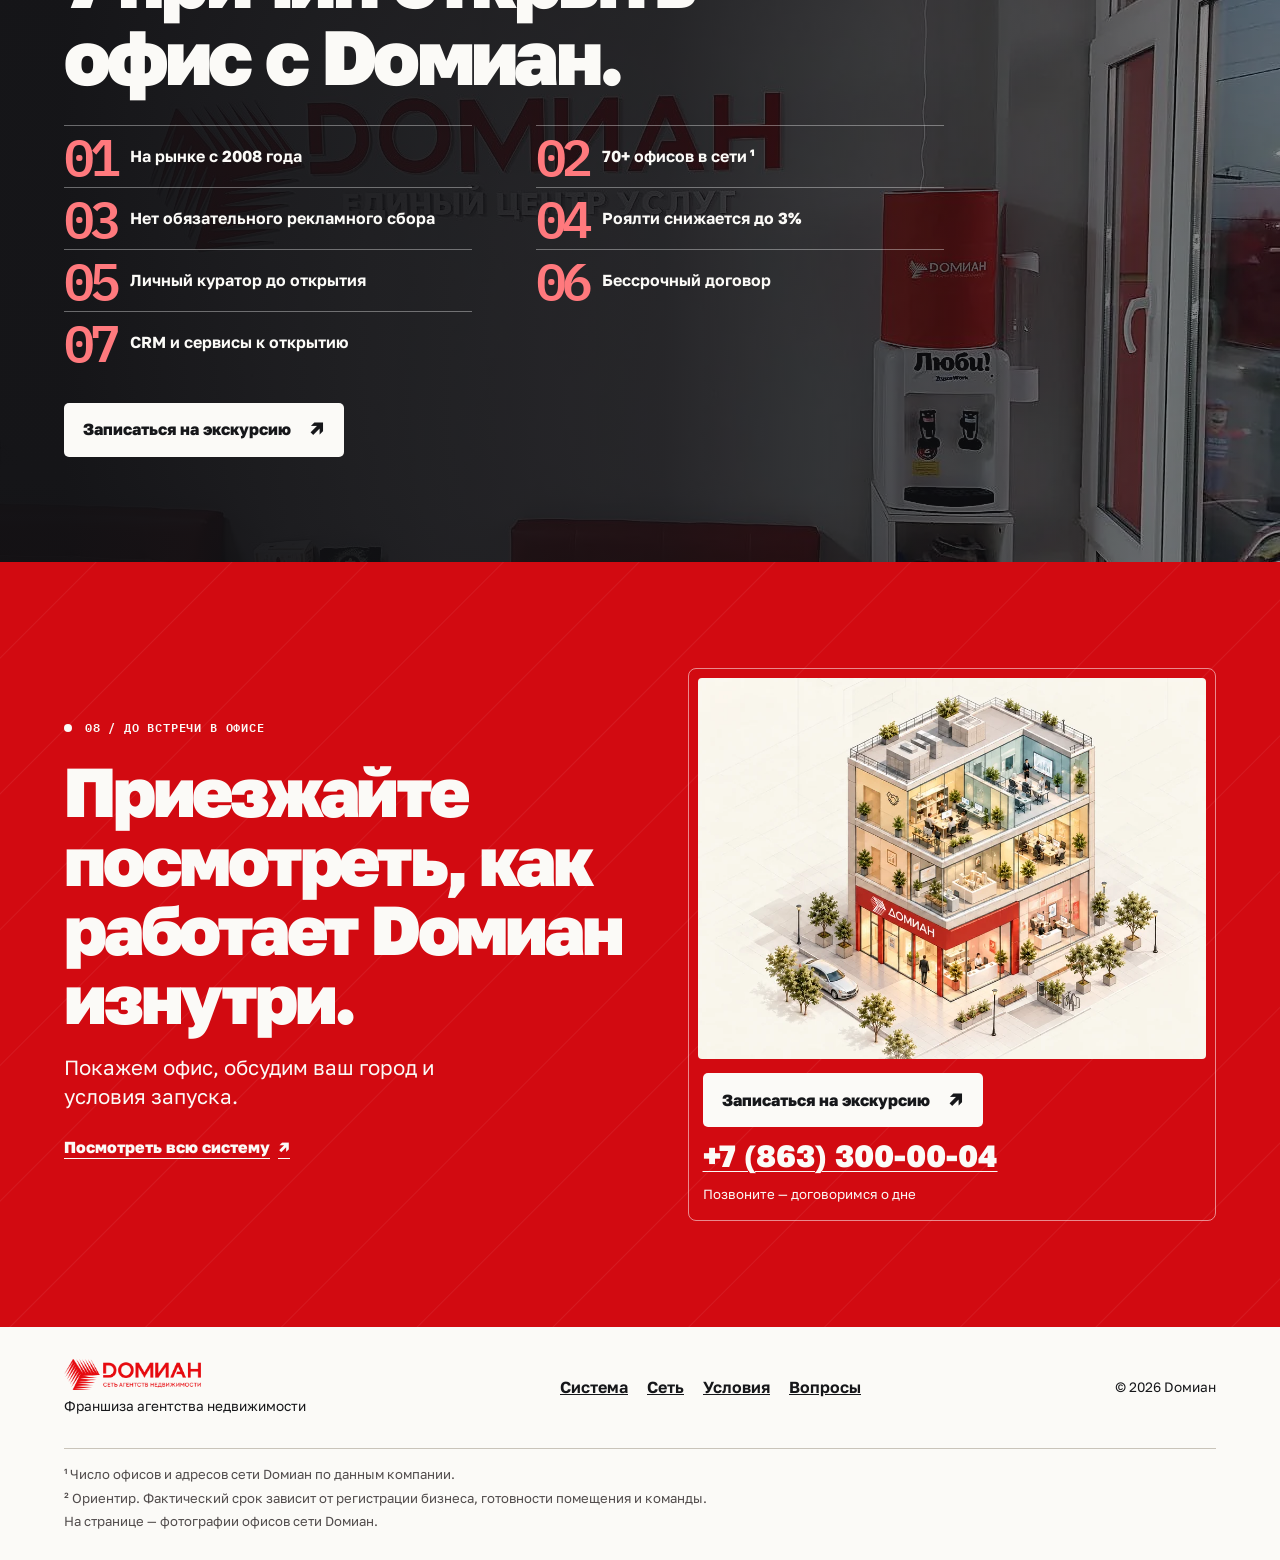
==== commit f5857279: "Сделать стартовую страницу главной" ====
--- a/index.html
+++ b/index.html
@@ -1,389 +1,227 @@
-<!DOCTYPE html>
+<!doctype html>
 <html lang="ru">
 <head>
   <meta charset="utf-8">
   <meta name="viewport" content="width=device-width, initial-scale=1">
-  <meta name="theme-color" content="#F2F0EB">
-  <meta name="description" content="Франшиза агентства недвижимости Dомиан: собственный офис внутри работающей системы — собственная CRM, юридический и ипотечный сервисы, обучение, HR, новостройки и сеть 70+ офисов.">
+  <title>Франшиза Dомиан — откройте свой офис недвижимости</title>
+  <meta name="description" content="Откройте свой офис недвижимости под вывеской Dомиан. Поможем выбрать район, оформить документы и подготовить офис. Позвоните и приезжайте на экскурсию.">
+  <meta name="theme-color" content="#D20A11">
   <meta property="og:type" content="website">
-  <meta property="og:locale" content="ru_RU">
-  <meta property="og:title" content="Франшиза агентства недвижимости Dомиан">
-  <meta property="og:description" content="Собственный офис внутри работающей системы Dомиан: инфраструктура, сеть и поддержка на каждом этапе.">
+  <meta property="og:title" content="Франшиза Dомиан — откройте свой офис недвижимости">
+  <meta property="og:description" content="От выбора района до вашей вывески. Позвоните и приезжайте посмотреть офис Dомиан изнутри.">
+  <meta property="og:image" content="https://lesauteur.github.io/KP/assets/images/system-building-og.jpg">
   <meta property="og:url" content="https://lesauteur.github.io/KP/">
-  <meta property="og:image" content="https://lesauteur.github.io/KP/assets/images/system-building-og.jpg">
-  <meta property="og:image:width" content="1200">
-  <meta property="og:image:height" content="630">
-  <meta property="og:image:alt" content="Иллюстрация офиса Dомиан, собранного из модулей системы">
-  <meta name="twitter:card" content="summary_large_image">
-  <meta name="twitter:image" content="https://lesauteur.github.io/KP/assets/images/system-building-og.jpg">
-  <title>Франшиза агентства недвижимости Dомиан</title>
+  <link rel="canonical" href="https://lesauteur.github.io/KP/">
   <link rel="icon" href="assets/images/favicon.svg" type="image/svg+xml">
   <link rel="preconnect" href="https://fonts.googleapis.com">
   <link rel="preconnect" href="https://fonts.gstatic.com" crossorigin>
-  <link rel="stylesheet" href="https://fonts.googleapis.com/css2?family=Golos+Text:wght@400;500;600&family=IBM+Plex+Mono:wght@400;500&display=swap">
-  <link rel="stylesheet" href="assets/css/styles.css?v=20260929-office">
-  <script src="assets/js/content.js?v=20260929-office" defer></script>
-  <script src="assets/js/app.js?v=20260929-office" defer></script>
+  <link rel="stylesheet" href="https://fonts.googleapis.com/css2?family=Golos+Text:wght@400..900&amp;family=IBM+Plex+Mono:wght@500;600&amp;display=swap">
+  <link rel="stylesheet" href="assets/css/start.css">
+  <script src="assets/js/content.js" defer></script>
+  <script src="assets/js/start.js" defer></script>
 </head>
 <body>
-  <a class="skip-link" href="#main-content">Перейти к содержанию</a>
-
-  <header class="site-header" data-header>
-    <div class="container header-inner">
-      <a class="brand" href="#top" aria-label="Dомиан — на главную">
-        <img src="assets/images/logo-domian-red.png" alt="Dомиан — сеть агентств недвижимости" width="828" height="186">
-      </a>
-      <nav class="desktop-nav" aria-label="Основная навигация">
-        <a href="#system">Система</a>
-        <a href="#network">Сеть</a>
-        <a href="#results">Результаты</a>
-        <a href="#conditions">Условия</a>
-        <a href="#faq">Вопросы</a>
-      </nav>
-      <a class="header-pdf" data-pdf hidden><span data-cta-label="pdf">Скачать подробное КП</span></a>
-      <a class="button button-ink header-cta" href="#contact"><span>Получить расчёт</span></a>
-      <button class="menu-toggle" type="button" aria-expanded="false" aria-controls="mobile-menu" aria-label="Открыть меню"><span></span><span></span><span></span></button>
+  <header class="masthead" id="top">
+    <div class="shell masthead-inner">
+      <a class="brand" href="#top"><img src="assets/images/logo-domian-red.png" alt="Dомиан" width="828" height="186"></a>
+      <span class="eyebrow masthead-label">Франшиза недвижимости</span>
+      <a class="masthead-contact" href="tel:+78633000004" data-phone><span data-phone-label>+7 (863) 300-00-04</span><span aria-hidden="true">↗</span></a>
     </div>
-    <nav class="mobile-nav" id="mobile-menu" aria-label="Мобильная навигация" hidden>
-      <div class="container mobile-nav-inner">
-        <a href="#entry">Кому подходит</a>
-        <a href="#system">Что входит в систему</a>
-        <a href="#network">Сеть</a>
-        <a href="#results">Результаты офисов</a>
-        <a href="#launch">Запуск</a>
-        <a href="#conditions">Условия</a>
-        <a href="#faq">Вопросы</a>
-        <a href="#contact">Получить расчёт</a>
-      </div>
-    </nav>
   </header>
 
-  <main id="main-content">
-    <!-- 01 · Вход -->
-    <section class="hero" id="top" aria-labelledby="hero-title">
-      <div class="container hero-layout">
+  <main>
+    <section class="hero red-frame" aria-labelledby="hero-title">
+      <div class="shell hero-grid">
         <div class="hero-copy">
-          <p class="kicker">Франшиза агентства недвижимости</p>
-          <h1 id="hero-title">Стройте команду и продажи. Систему для работы агентства Dомиан уже выстроил.</h1>
-          <p class="hero-lead">CRM, юридическое и ипотечное сопровождение сделок, найм и обучение агентов, поддержка на запуске — внутри одной сети.</p>
+          <p class="eyebrow"><span class="signal" aria-hidden="true"></span> Франшиза агентства недвижимости</p>
+          <h1 id="hero-title">Хватит строить чужой бизнес. Откройте свой офис Dомиан.</h1>
+          <p class="lead" id="hero-lead">От первого звонка до вывески идём вместе: район, помещение, документы, открытие.</p>
           <div class="hero-actions">
-            <a class="button button-ink" href="#contact"><span data-cta-label="primary">Получить персональный расчёт</span><span aria-hidden="true">→</span></a>
-            <a class="text-link" data-pdf hidden><span data-cta-label="pdf">Скачать подробное КП</span></a>
+            <a class="button" href="tel:+78633000004" data-phone>Записаться на экскурсию <span aria-hidden="true">↗</span></a>
+            <small>Позвоните — договоримся о дне</small>
           </div>
-          <dl class="facts" id="hero-facts" aria-label="Основные показатели франшизы"></dl>
-          <p class="membership" id="membership"></p>
-        </div>
-        <figure class="hero-plan" aria-hidden="true">
-          <div class="iso" id="hero-iso"></div>
-          <figcaption class="office-key">Готовая система для вашего офиса</figcaption>
+        </div>
+        <figure class="hero-visual">
+          <div class="visual-label eyebrow"><span>Офис Dомиан</span><span>Иллюстрация</span></div>
+          <picture>
+            <img src="assets/images/system-building-960.webp" srcset="assets/images/system-building-960.webp 960w, assets/images/system-building-1448.webp 1448w" sizes="(max-width: 760px) 92vw, 48vw" width="1448" height="1086" alt="Изометрическая иллюстрация офиса Dомиан с красной вывеской" fetchpriority="high">
+          </picture>
+          <figcaption class="hero-stickers eyebrow">
+            <span><b data-fact="offices"></b> офисов<a href="#note-offices" aria-label="Примечание о числе офисов">¹</a></span>
+            <span>С <b data-fact="since"></b> года</span>
+            <span><b data-fact="launch"></b> до открытия<a href="#note-launch" aria-label="Примечание о сроке открытия">²</a></span>
+          </figcaption>
         </figure>
       </div>
-      <p class="container scroll-hint" aria-hidden="true">↓ Дальше — разберём систему по шагам</p>
-    </section>
-
-    <!-- Три точки входа -->
-    <section class="section" id="entry" aria-labelledby="entry-title">
-      <div class="container">
-        <header class="section-head">
-          <p class="kicker"><span class="kicker-num">01</span>Три точки входа</p>
-          <h2 id="entry-title">Три способа начать</h2>
+    </section>
+
+    <div class="ticker eyebrow" aria-label="Факты о франшизе">
+      <div class="ticker-viewport">
+        <div class="ticker-track">
+          <ul class="ticker-group">
+            <li><span data-fact="offices"></span> офисов¹</li>
+            <li>С <span data-fact="since"></span> года</li>
+            <li><span data-fact="adFee"></span> обязательный рекламный сбор</li>
+            <li>Роялти снижается <span data-fact="royalty"></span></li>
+            <li>Личный куратор запуска</li>
+          </ul>
+        </div>
+      </div>
+      <button class="ticker-toggle" type="button" aria-label="Приостановить бегущую строку" hidden>Ⅱ</button>
+    </div>
+
+    <section class="scene shell" id="audience" aria-labelledby="audience-title">
+      <header class="scene-header">
+        <div><p class="eyebrow scene-index">02 / Ваш следующий шаг</p><h2 id="audience-title">Узнали себя?</h2></div>
+        <a class="text-link" href="tel:+78633000004" data-phone>Записаться на экскурсию <span aria-hidden="true">↗</span></a>
+      </header>
+      <div class="audience-grid">
+        <article class="photo-card">
+          <picture><img src="assets/images/start/who-agent-480.webp" srcset="assets/images/start/who-agent-480.webp 480w, assets/images/start/who-agent-960.webp 960w" sizes="(max-width: 760px) 90vw, 30vw" width="1280" height="884" alt="Рабочие места агентов под логотипом Dомиан" loading="lazy" decoding="async"></picture>
+          <div class="photo-caption"><p class="eyebrow">Агент</p><h3>Сделки ваши — вывеска чужая.</h3></div>
+        </article>
+        <article class="photo-card">
+          <picture><img src="assets/images/start/who-owner-480.webp" srcset="assets/images/start/who-owner-480.webp 480w, assets/images/start/who-owner-960.webp 960w" sizes="(max-width: 760px) 90vw, 30vw" width="960" height="1280" alt="Кабинет руководителя с красной стеной" loading="lazy" decoding="async"></picture>
+          <div class="photo-caption"><p class="eyebrow">Руководитель агентства</p><h3>Всё держится только на вас.</h3></div>
+        </article>
+        <article class="photo-card">
+          <picture><img src="assets/images/start/reasons-3-480.webp" srcset="assets/images/start/reasons-3-480.webp 480w, assets/images/start/reasons-3-960.webp 960w" sizes="(max-width: 760px) 90vw, 30vw" width="1280" height="960" alt="Зона ожидания с красным диваном" loading="lazy" decoding="async"></picture>
+          <div class="photo-caption"><p class="eyebrow">Предприниматель</p><h3>Хочу в недвижимость. С чего начать?</h3></div>
+        </article>
+      </div>
+      <p class="caption-line">У каждого свой старт. У вас может быть свой офис Dомиан.</p>
+    </section>
+
+    <section class="guide" id="guide" aria-labelledby="guide-title">
+      <div class="shell scene guide-grid">
+        <div>
+          <p class="eyebrow scene-index">03 / Личный куратор запуска</p>
+          <h2 id="guide-title">Проведём за руку.</h2>
+          <ul class="checklist">
+            <li>Район под ваш офис</li>
+            <li>Оценка помещения</li>
+            <li>Мебель без лишних трат</li>
+            <li>Документы вплоть до ОКВЭДа</li>
+            <li>Офис и вывеска по брендбуку</li>
+          </ul>
+          <a class="button" href="tel:+78633000004" data-phone>Записаться на экскурсию <span aria-hidden="true">↗</span></a>
+        </div>
+        <figure class="guide-visual">
+          <picture><img src="assets/images/start/guide-480.webp" srcset="assets/images/start/guide-480.webp 480w, assets/images/start/guide-960.webp 960w, assets/images/start/guide-1280.webp 1280w" sizes="(max-width: 760px) 90vw, 48vw" width="1280" height="960" alt="Стол для встречи и красная стена с логотипом Dомиан" loading="lazy" decoding="async"></picture>
+          <figcaption>На старте новое покупать необязательно. Подскажем, где можно сэкономить на мебели и технике.</figcaption>
+        </figure>
+      </div>
+    </section>
+
+    <section class="scene shell" id="path" aria-labelledby="path-title">
+      <header class="scene-header">
+        <div><p class="eyebrow scene-index">04 / Как вы откроетесь</p><h2 id="path-title">От звонка до вывески.</h2></div>
+        <a class="text-link" href="tel:+78633000004" data-phone>Записаться на экскурсию <span aria-hidden="true">↗</span></a>
+      </header>
+      <ol class="steps">
+        <li><picture><img src="assets/images/start/step-1-480.webp" srcset="assets/images/start/step-1-480.webp 480w, assets/images/start/step-1-960.webp 960w" sizes="(max-width: 760px) 44vw, 18vw" width="960" height="1280" alt="Стойка администратора в офисе Dомиан" loading="lazy" decoding="async"></picture><div><span>01</span><h3>Ваш звонок</h3></div></li>
+        <li><picture><img src="assets/images/start/step-2-480.webp" srcset="assets/images/start/step-2-480.webp 480w, assets/images/start/step-2-960.webp 960w" sizes="(max-width: 760px) 44vw, 18vw" width="960" height="1280" alt="Зона ожидания за стеклянной дверью" loading="lazy" decoding="async"></picture><div><span>02</span><h3>Экскурсия в офис</h3></div></li>
+        <li><picture><img src="assets/images/start/step-3-480.webp" srcset="assets/images/start/step-3-480.webp 480w, assets/images/start/step-3-960.webp 960w" sizes="(max-width: 760px) 44vw, 18vw" width="960" height="1280" alt="Стол для переговоров у окна" loading="lazy" decoding="async"></picture><div><span>03</span><h3>ИП и договор</h3></div></li>
+        <li><picture><img src="assets/images/start/step-4-480.webp" srcset="assets/images/start/step-4-480.webp 480w, assets/images/start/step-4-960.webp 960w" sizes="(max-width: 760px) 44vw, 18vw" width="1280" height="960" alt="Мебель и рабочее место в офисе Dомиан" loading="lazy" decoding="async"></picture><div><span>04</span><h3><b data-fact="launch"></b> на запуск<a href="#note-launch" aria-label="Примечание о сроке запуска">²</a></h3></div></li>
+        <li><picture><img src="assets/images/start/step-5-480.webp" srcset="assets/images/start/step-5-480.webp 480w, assets/images/start/step-5-960.webp 960w" sizes="(max-width: 760px) 90vw, 18vw" width="1146" height="528" alt="Белая вывеска Dомиан на красной стене" loading="lazy" decoding="async"></picture><div><span>05</span><h3>Вывеска горит</h3></div></li>
+      </ol>
+      <p class="caption-line">Пока вы обустраиваете офис, мы подключаем вас к работе сети.</p>
+    </section>
+
+    <section class="support" id="support" aria-labelledby="support-title">
+      <div class="scene shell">
+        <header class="scene-header">
+          <div><p class="eyebrow scene-index">05 / Что будет под рукой</p><h2 id="support-title">Есть на кого опереться.</h2></div>
+          <a class="text-link" href="details/#system">Посмотреть всю систему <span aria-hidden="true">↗</span></a>
         </header>
-        <div class="entry-grid">
-          <article><h3>Я агент или брокер</h3><p>Перейдите от личных сделок к собственному офису и команде.</p></article>
-          <article><h3>У меня уже есть агентство</h3><p>Подключите бренд, сервисы, обучение и инфраструктуру действующей сети.</p></article>
-          <article><h3>Я предприниматель</h3><p>Войдите в недвижимость через готовую систему с поддержкой профильных отделов.</p></article>
-        </div>
-      </div>
-    </section>
-
-    <!-- 02 · Система -->
-    <section class="section system" id="system" aria-labelledby="system-title">
-      <div class="container">
-        <header class="section-head section-head-split">
-          <div>
-            <p class="kicker"><span class="kicker-num">02</span>Что входит в систему</p>
-            <h2 id="system-title">Можно строить агентство с нуля. А можно начать с готовой системы.</h2>
+        <div class="support-grid">
+          <article class="photo-card"><picture><img src="assets/images/start/tile-1-480.webp" srcset="assets/images/start/tile-1-480.webp 480w, assets/images/start/tile-1-960.webp 960w" sizes="(max-width: 1000px) 44vw, 22vw" width="960" height="1280" alt="Рабочий зал с длинным столом" loading="lazy" decoding="async"></picture><div class="photo-caption"><h3>Помощь с запуском</h3><p>Помещение, документы, оформление</p></div></article>
+          <article class="photo-card"><picture><img src="assets/images/start/tile-2-480.webp" srcset="assets/images/start/tile-2-480.webp 480w, assets/images/start/tile-2-960.webp 960w" sizes="(max-width: 1000px) 44vw, 22vw" width="960" height="1280" alt="Переговорная с флагом Dомиан" loading="lazy" decoding="async"></picture><div class="photo-caption"><h3>С кем решать сложное</h3><p>Право, ипотека, новостройки</p></div></article>
+          <article class="photo-card"><picture><img src="assets/images/start/reasons-2-480.webp" srcset="assets/images/start/reasons-2-480.webp 480w, assets/images/start/reasons-2-960.webp 960w" sizes="(max-width: 1000px) 44vw, 22vw" width="1280" height="960" alt="Переговорная с красными креслами" loading="lazy" decoding="async"></picture><div class="photo-caption"><h3>Своя команда</h3><p>Найм и обучение агентов</p></div></article>
+          <article class="photo-card"><picture><img src="assets/images/start/tile-4-480.webp" srcset="assets/images/start/tile-4-480.webp 480w, assets/images/start/tile-4-960.webp 960w" sizes="(max-width: 1000px) 44vw, 22vw" width="1280" height="960" alt="Рабочий стол и красная фирменная стена" loading="lazy" decoding="async"></picture><div class="photo-caption"><h3>Бизнес под контролем</h3><p>Учёт сделок и расходов</p></div></article>
+        </div>
+      </div>
+    </section>
+
+    <section class="scene shell" id="offices" aria-labelledby="offices-title">
+      <header class="scene-header">
+        <div><p class="eyebrow scene-index">06 / Офисы Dомиан</p><h2 id="offices-title"><span data-fact="offices"></span> офисов<a href="#note-offices" aria-label="Примечание о числе офисов">¹</a>. Следующий — ваш.</h2></div>
+        <a class="text-link" href="tel:+78633000004" data-phone>Записаться на экскурсию <span aria-hidden="true">↗</span></a>
+      </header>
+      <div class="office-wall">
+        <picture><img src="assets/images/start/wall-02-480.webp" srcset="assets/images/start/wall-02-480.webp 480w, assets/images/start/wall-02-960.webp 960w" sizes="(max-width: 760px) 45vw, 30vw" width="1280" height="960" alt="Красный диван и часы на стене" loading="lazy" decoding="async"></picture>
+        <picture><img src="assets/images/start/wall-01-480.webp" srcset="assets/images/start/wall-01-480.webp 480w, assets/images/start/wall-01-960.webp 960w" sizes="20vw" width="960" height="1280" alt="Переговорная с настенным логотипом" loading="lazy" decoding="async"></picture>
+        <picture><img src="assets/images/start/wall-03-480.webp" srcset="assets/images/start/wall-03-480.webp 480w, assets/images/start/wall-03-960.webp 960w" sizes="22vw" width="1280" height="960" alt="Открытый зал с рабочими столами" loading="lazy" decoding="async"></picture>
+        <picture><img src="assets/images/start/wall-04-480.webp" srcset="assets/images/start/wall-04-480.webp 480w, assets/images/start/wall-04-959.webp 959w" sizes="22vw" width="959" height="1280" alt="Длинный кабинет с местами у окна" loading="lazy" decoding="async"></picture>
+        <picture><img src="assets/images/start/wall-05-480.webp" srcset="assets/images/start/wall-05-480.webp 480w, assets/images/start/wall-05-960.webp 960w" sizes="22vw" width="1280" height="960" alt="Переговорный стол за стеклянной перегородкой" loading="lazy" decoding="async"></picture>
+        <picture><img src="assets/images/start/wall-06-480.webp" srcset="assets/images/start/wall-06-480.webp 480w, assets/images/start/wall-06-960.webp 960w" sizes="22vw" width="1280" height="960" alt="Два рабочих места и стеллаж" loading="lazy" decoding="async"></picture>
+        <picture><img src="assets/images/start/wall-07-480.webp" srcset="assets/images/start/wall-07-480.webp 480w, assets/images/start/wall-07-960.webp 960w" sizes="32vw" width="1280" height="960" alt="Рабочий зал с книжным стеллажом" loading="lazy" decoding="async"></picture>
+        <picture><img src="assets/images/start/wall-08-480.webp" srcset="assets/images/start/wall-08-480.webp 480w, assets/images/start/wall-08-960.webp 960w" sizes="(max-width: 760px) 45vw, 17vw" width="1280" height="960" alt="Зона ожидания с зелёным диваном" loading="lazy" decoding="async"></picture>
+      </div>
+    </section>
+
+    <section class="reasons" id="reasons" aria-labelledby="reasons-title">
+      <div class="reasons-photo" aria-hidden="true"><picture><img src="assets/images/start/reasons-1-480.webp" srcset="assets/images/start/reasons-1-480.webp 480w, assets/images/start/reasons-1-960.webp 960w, assets/images/start/reasons-1-1280.webp 1280w" sizes="100vw" width="1280" height="960" alt="Настенный логотип Dомиан в офисе сети" loading="lazy" decoding="async"></picture></div>
+      <div class="scene shell reasons-content">
+        <p class="eyebrow scene-index">07 / Почему Dомиан</p>
+        <h2 id="reasons-title">7 причин открыть офис с Dомиан.</h2>
+        <ol class="reason-list">
+          <li><span aria-hidden="true">01</span><p>На рынке с <b data-fact="since"></b> года</p></li>
+          <li><span aria-hidden="true">02</span><p><b data-fact="offices"></b> офисов в сети<a href="#note-offices" aria-label="Примечание о числе офисов">¹</a></p></li>
+          <li><span aria-hidden="true">03</span><p>Нет обязательного рекламного сбора</p></li>
+          <li><span aria-hidden="true">04</span><p>Роялти снижается <b data-fact="royalty"></b></p></li>
+          <li><span aria-hidden="true">05</span><p>Личный куратор до открытия</p></li>
+          <li><span aria-hidden="true">06</span><p>Бессрочный договор</p></li>
+          <li><span aria-hidden="true">07</span><p>CRM и сервисы к открытию</p></li>
+        </ol>
+        <a class="button" href="tel:+78633000004" data-phone>Записаться на экскурсию <span aria-hidden="true">↗</span></a>
+      </div>
+    </section>
+
+    <section class="final red-frame" id="contact" aria-labelledby="contact-title">
+      <div class="shell final-grid">
+        <div>
+          <p class="eyebrow"><span class="signal" aria-hidden="true"></span> 08 / До встречи в офисе</p>
+          <h2 id="contact-title">Приезжайте посмотреть, как работает Dомиан изнутри.</h2>
+          <p class="lead">Покажем офис, обсудим ваш город и условия запуска.</p>
+          <a class="text-link" href="details/">Посмотреть всю систему <span aria-hidden="true">↗</span></a>
+        </div>
+        <div class="final-side">
+          <picture>
+            <img src="assets/images/system-building-960.webp" srcset="assets/images/system-building-960.webp 960w, assets/images/system-building-1448.webp 1448w" sizes="(max-width: 760px) 92vw, 43vw" width="1448" height="1086" alt="Изометрическая иллюстрация офиса Dомиан" loading="lazy" decoding="async">
+          </picture>
+          <div class="final-actions">
+            <a class="button" id="final-call" href="tel:+78633000004" data-phone>Записаться на экскурсию <span aria-hidden="true">↗</span></a>
+            <a class="final-number" href="tel:+78633000004" data-phone data-phone-label>+7 (863) 300-00-04</a>
+            <small>Позвоните — договоримся о дне</small>
           </div>
-          <p>Разберём, из чего собран этот офис. Восемь рабочих модулей в трёх направлениях: сделки, управление офисом, команда. Партнёр занимается офисом, людьми и продажами, а не собирает каждый процесс с нуля.</p>
-        </header>
-        <div class="system-layout">
-          <div class="system-steps" id="system-steps"></div>
-          <figure class="system-figure" aria-hidden="true">
-            <div class="system-sticky">
-              <div class="iso" id="system-iso"></div>
-              <figcaption class="system-legend"><span class="office-key">Ваш офис</span><span id="system-legend"></span><span class="office-note" id="system-office-note"></span></figcaption>
-            </div>
-          </figure>
-        </div>
-        <div class="model" aria-labelledby="model-title">
-          <div class="model-head">
-            <h3 id="model-title">Как работает экономика офиса</h3>
-            <p>Агенты работают с клиентами и проводят сделки. Офис получает комиссию, из неё учитываются выплаты команде, роялти и расходы. Собственник управляет итоговой экономикой офиса.</p>
-          </div>
-          <ol class="model-flow" aria-label="Путь денег в офисе">
-            <li><span class="box">Клиент</span><span class="arr" aria-hidden="true">→</span></li>
-            <li><span class="box">Агент</span><span class="arr" aria-hidden="true">→</span></li>
-            <li><span class="box">Сделка</span><span class="arr" aria-hidden="true">→</span></li>
-            <li><span class="box">Комиссия офиса</span><span class="arr" aria-hidden="true">→</span></li>
-            <li><span class="box">Выплаты команде, роялти, расходы</span><span class="arr" aria-hidden="true">→</span></li>
-            <li class="is-yours"><span class="box">Результат собственника</span></li>
-          </ol>
-          <div class="model-roles">
-            <p class="model-roles-title">Откуда берутся клиенты</p>
-            <dl>
-              <div><dt>Сеть</dt><dd>Рабочие каналы по поиску клиентов и эксклюзивам, ипотека, новостройки и возможность передать запрос коллегам</dd></div>
-              <div><dt>CRM</dt><dd>Инструмент ведения клиентов и учёта реферальных связей, а не источник гарантированных заявок</dd></div>
-              <div><dt>Офис</dt><dd>Своя территория, команда агентов, локальное продвижение, входящие обращения и работа с клиентами</dd></div>
-              <div class="is-yours"><dt>Собственник</dt><dd>Управляет командой, продажами, экономикой и продвижением офиса</dd></div>
-            </dl>
-          </div>
-        </div>
-      </div>
-    </section>
-
-    <!-- 03 · Сеть -->
-    <section class="section network" id="network" aria-labelledby="network-title">
-      <div class="container">
-        <header class="section-head section-head-split">
-          <div>
-            <p class="kicker"><span class="kicker-num">03</span>Сеть</p>
-            <h2 id="network-title">Агент знает свой район. Сеть знает весь город.</h2>
-          </div>
-          <p>Если клиенту нужен другой район или город, агент может найти коллегу сети и передать ему следующий этап работы.</p>
-        </header>
-        <div class="network-layout">
-          <div class="network-copy">
-            <dl class="metrics" id="network-metrics"></dl>
-            <ol class="route-steps">
-              <li><span>01</span><div><strong>Своя территория</strong><p>Агент работает со своим районом и становится специалистом этой территории.</p></div></li>
-              <li><span>02</span><div><strong>Передача коллегам</strong><p>Если запрос выходит за территорию, его можно передать коллегам через рабочие каналы сети: поиск клиентов, эксклюзивы, ипотека, новостройки.</p></div></li>
-              <li><span>03</span><div><strong>Учёт связи</strong><p>Реферальная связь может учитываться в CRM сети. Передача и реферальные связи оформляются по действующим правилам сети.</p></div></li>
-            </ol>
-            <aside class="field-note" aria-label="Рабочий сценарий из сети">
-              <p class="field-note-label">Рабочий сценарий из сети</p>
-              <p>Агент работает с клиентом, которому нужно продать объект и затем купить другой. Для следующего этапа агент ищет в рабочем канале коллегу сети, которому можно передать запрос. Так запрос можно направить специалисту, который работает с нужной задачей или территорией.</p>
-            </aside>
-          </div>
-          <figure class="density">
-            <div class="density-map" role="img" aria-label="Схема географии присутствия Dомиан: выделены Ростовская область, Краснодарский край и Крым. Сотовая сетка показывает связь территорий, маршрут — как запрос можно направить из одной территории в другую через сеть.">
-              <svg class="network-map-svg" viewBox="0 0 2130 970" preserveAspectRatio="xMidYMid slice" xmlns="http://www.w3.org/2000/svg" focusable="false" aria-hidden="true">
-                <defs>
-                  <polygon id="network-hex" points="0,-54 46,-27 46,27 0,54 -46,27 -46,-27"></polygon>
-                  <marker id="network-arrow" markerWidth="14" markerHeight="14" refX="11" refY="7" orient="auto" markerUnits="strokeWidth">
-                    <path d="M1 1 12 7 1 13Z"></path>
-                  </marker>
-                </defs>
-                <image href="assets/images/presence-map.png" x="0" y="0" width="2130" height="970" preserveAspectRatio="none"></image>
-                <g class="network-hexes" aria-hidden="true">
-                  <use href="#network-hex" transform="translate(1080 425)"></use>
-                  <use href="#network-hex" transform="translate(988 425)"></use>
-                  <use href="#network-hex" transform="translate(1034 344)"></use>
-                  <use href="#network-hex" transform="translate(1126 344)"></use>
-                  <use href="#network-hex" transform="translate(1172 425)"></use>
-                  <use href="#network-hex" transform="translate(1126 506)"></use>
-                  <use href="#network-hex" transform="translate(1034 506)"></use>
-                  <use href="#network-hex" transform="translate(1020 690)"></use>
-                  <use href="#network-hex" transform="translate(928 690)"></use>
-                  <use href="#network-hex" transform="translate(974 609)"></use>
-                  <use href="#network-hex" transform="translate(1066 609)"></use>
-                  <use href="#network-hex" transform="translate(1112 690)"></use>
-                  <use href="#network-hex" transform="translate(1066 771)"></use>
-                  <use href="#network-hex" transform="translate(974 771)"></use>
-                </g>
-                <path class="network-route" pathLength="1" marker-end="url(#network-arrow)" d="M1080 430 C1370 470 1360 640 1030 680"></path>
-                <g class="network-node network-node-source" transform="translate(1080 430)">
-                  <circle r="20"></circle><circle r="7"></circle>
-                </g>
-                <g class="network-node network-node-target" transform="translate(1030 680)">
-                  <circle r="20"></circle><circle r="7"></circle>
-                </g>
-              </svg>
-              <span class="network-map-label network-map-label-source" aria-hidden="true">ваша территория</span>
-              <span class="network-map-label network-map-label-route" aria-hidden="true">запрос в сеть</span>
-              <span class="network-map-label network-map-label-target" aria-hidden="true">территория клиента</span>
-            </div>
-            <ul class="network-map-legend" aria-label="Условные обозначения карты">
-              <li><span class="legend-region" aria-hidden="true"></span>география присутствия</li>
-              <li><span class="legend-hex" aria-hidden="true"></span>связь территорий</li>
-              <li><span class="legend-route" aria-hidden="true"></span>запрос в сеть</li>
-            </ul>
-            <figcaption>Схема условная: точки не соответствуют реальным адресам, маршрут показывает механизм передачи запроса.</figcaption>
-          </figure>
-        </div>
-        <div class="geography">
-          <p class="kicker">Общая география присутствия</p>
-          <ul id="city-list" aria-label="Города общей географии присутствия"></ul>
-        </div>
-        <div class="photo-strip" aria-label="Офис и рабочая среда">
-          <figure><img src="assets/images/office-shakhty-facade-960.webp" srcset="assets/images/office-shakhty-facade-960.webp 960w, assets/images/office-shakhty-facade-1448.webp 1448w" sizes="(max-width: 700px) 78vw, 30vw" alt="Фасад офиса Dомиан" width="960" height="720" loading="lazy" decoding="async"><figcaption>Офис Dомиан · фасад</figcaption></figure>
-          <figure><img src="assets/images/office-shakhty-interior.webp" alt="Интерьер офиса Dомиан" width="1200" height="900" loading="lazy" decoding="async"><figcaption>Офис Dомиан · интерьер</figcaption></figure>
-          <figure><img src="assets/images/office-concept-lounge.webp" alt="Светлая клиентская зона современного офиса недвижимости" width="1200" height="900" loading="lazy" decoding="async"><figcaption>Клиентская зона</figcaption></figure>
-          <figure><img src="assets/images/office-concept-consultation.webp" alt="Консультация по планировке квартиры за рабочим столом" width="1200" height="900" loading="lazy" decoding="async"><figcaption>Рабочая консультация</figcaption></figure>
-        </div>
-      </div>
-    </section>
-
-    <!-- Партнёрские услуги -->
-    <section class="section section-tint" id="services" aria-labelledby="services-title">
-      <div class="container">
-        <header class="section-head section-head-split">
-          <div>
-            <p class="kicker"><span class="kicker-num">04</span>Партнёрские услуги</p>
-            <h2 id="services-title">Дополнительный доход собственнику + дополнительная мотивация агенту</h2>
-          </div>
-          <p>После сделки клиенту часто нужны страхование, оценка, ремонт, дизайн, мебель, переезд или клининг. Агент передаёт клиента партнёру сети, передача фиксируется, а после выполнения услуги партнёрская комиссия распределяется по схеме 40 / 30 / 30. Схема относится только к комиссии от партнёрской услуги, не к комиссии агентства.</p>
-        </header>
-        <div class="split" id="partner-split" aria-label="Распределение комиссии от партнёрской услуги"></div>
-        <ul class="chips" id="service-list" aria-label="Категории партнёрских услуг"></ul>
-      </div>
-    </section>
-
-    <!-- Результаты -->
-    <section class="section section-dark results" id="results" aria-labelledby="results-title">
-      <div class="container">
-        <header class="section-head section-head-split">
-          <div>
-            <p class="kicker"><span class="kicker-num">05</span>Фактические показатели</p>
-            <h2 id="results-title">Результаты действующих франшизных офисов</h2>
-          </div>
-          <p>Комиссионный оборот — все комиссии офиса до выплат агентам, аренды, налогов, роялти и других расходов. Это не прибыль собственника. Ниже — пять лучших франшизных офисов за каждый период: ориентир того, чего достигают сильные команды, а не типичный или гарантированный результат.</p>
-        </header>
-        <div class="tabs" role="tablist" aria-label="Период рейтинга">
-          <button id="performance-tab-h1_2026" role="tab" type="button" aria-selected="true" aria-controls="performance-panel-h1_2026">I полугодие 2026</button>
-          <button id="performance-tab-year_2025" role="tab" type="button" aria-selected="false" aria-controls="performance-panel-year_2025" tabindex="-1">2025</button>
-        </div>
-        <div id="performance-panels"></div>
-        <p class="footnote-line" id="results-note"></p>
-        <div class="cases" id="multi-office-cases"></div>
-      </div>
-    </section>
-
-    <!-- Истории (появятся с согласиями) -->
-    <section class="section" id="stories" aria-labelledby="stories-title" hidden>
-      <div class="container">
-        <header class="section-head"><p class="kicker">Собственники сети</p><h2 id="stories-title">Путь партнёров внутри системы</h2></header>
-        <div class="stories" id="stories-list"></div>
-      </div>
-    </section>
-
-    <!-- Среда -->
-    <section class="section team" id="team" aria-labelledby="team-title">
-      <div class="container team-layout">
-        <div>
-          <p class="kicker"><span class="kicker-num">06</span>Среда сети</p>
-          <h2 id="team-title">Команда получает причины расти и оставаться</h2>
-          <p class="lead">Корпоративная и образовательная среда помогает развивать команду и поддерживать мотивацию агентов.</p>
-          <ul class="ticks"><li>Ежегодный Конгресс успеха</li><li>Общие собрания и квартальные форумы</li><li>Награждение лучших</li><li>Обучение лидерами продаж и ТОП-спикерами</li><li>Брокер-туры и отраслевые мероприятия</li><li>Корпоративные мероприятия и поездки</li><li>Профессиональное сообщество</li></ul>
-        </div>
-        <figure class="photo">
-          <img src="assets/images/for-hero-1280.webp" srcset="assets/images/for-hero-1280.webp 1280w, assets/images/for-hero-2560.webp 2560w" sizes="(max-width: 960px) 100vw, 50vw" alt="Команда Dомиан у жилого комплекса" width="1280" height="783" loading="lazy" decoding="async">
-          <figcaption>Команда Dомиан</figcaption>
-        </figure>
-      </div>
-    </section>
-
-    <!-- Что потребуется + запуск -->
-    <section class="section section-tint" id="launch" aria-labelledby="launch-title">
-      <div class="container">
-        <header class="section-head section-head-split">
-          <div>
-            <p class="kicker"><span class="kicker-num">07</span>Запуск</p>
-            <h2 id="launch-title">От решения до рабочего офиса — около месяца</h2>
-          </div>
-          <p>Пять понятных этапов вместо самостоятельного поиска десятков подрядчиков и процессов.</p>
-        </header>
-        <ol class="timeline" id="launch-steps"></ol>
-        <div class="requirements">
-          <h3>Что потребуется от вас</h3>
-          <dl id="requirements"></dl>
-        </div>
-      </div>
-    </section>
-
-    <!-- Условия -->
-    <section class="section conditions" id="conditions" aria-labelledby="conditions-title">
-      <div class="container">
-        <header class="section-head section-head-split">
-          <div>
-            <p class="kicker"><span class="kicker-num">08</span>Условия</p>
-            <h2 id="conditions-title">Роялти снижается до 3%</h2>
-          </div>
-          <p>Ставка снижается по мере роста ежемесячного комиссионного оборота. Диапазон ставок — от 7% до 3%. Условия перехода — в персональном расчёте.</p>
-        </header>
-        <div class="royalty" aria-label="Диапазон ставок роялти: от 7% до 3%">
-          <div class="royalty-col" style="--rate: 7"><strong>7%</strong><div class="royalty-bar"><i></i><span>комиссионный<br>оборот офиса</span></div><p>верхняя граница диапазона</p></div>
-          <div class="royalty-arrow" aria-hidden="true"><span>ставка снижается с ростом оборота</span></div>
-          <div class="royalty-col" style="--rate: 3"><strong>3%</strong><div class="royalty-bar"><i></i><span>комиссионный<br>оборот офиса</span></div><p>нижняя граница диапазона</p></div>
-        </div>
-        <dl class="spec" id="conditions-grid"></dl>
-        <aside class="price-note">
-          <h3>Почему здесь нет универсальной стоимости запуска</h3>
-          <p id="price-note"></p>
-          <a class="button button-ink" href="#contact"><span data-cta-label="city">Рассчитать запуск в моём городе</span></a>
-        </aside>
-      </div>
-    </section>
-
-    <!-- FAQ -->
-    <section class="section section-tint faq" id="faq" aria-labelledby="faq-title">
-      <div class="container faq-layout">
-        <div>
-          <p class="kicker"><span class="kicker-num">09</span>Вопросы</p>
-          <h2 id="faq-title">Коротко о главном</h2>
-          <p class="lead">Коротко о том, что чаще всего спрашивают перед первым разговором.</p>
-          <a class="text-link" data-pdf hidden><span data-cta-label="pdf">Скачать подробное КП</span></a>
-        </div>
-        <div class="faq-list">
-          <details><summary>Чем франшиза отличается от самостоятельного агентства?<span aria-hidden="true"></span></summary><p>Партнёр подключается к работающей системе: CRM с базой клиентов и объектов, направление новостроек, юридическое и ипотечное сопровождение сделок, партнёрские сервисы, инструменты управления экономикой офиса, найм и обучение агентов, франшизный отдел и IT, а также сеть коллег для передачи запросов.</p></details>
-          <details><summary>Откуда у офиса появляются клиенты?<span aria-hidden="true"></span></summary><p>Офис работает со своей территорией, входящими обращениями и локальным продвижением. Сеть дополняет это рабочими каналами по поиску клиентов и эксклюзивам, ипотеке и новостройкам, а также возможностью передать запрос коллегам или получить его от них. CRM помогает вести клиентов и учитывать реферальные связи, но не создаёт гарантированный поток заявок.</p></details>
-          <details><summary>Можно ли масштабироваться до нескольких офисов?<span aria-hidden="true"></span></summary><p>Да, внутри сети есть реальные многоофисные партнёры. Возможность второго офиса зависит от результатов первого, готовности команды и опыта партнёра в управлении.</p></details>
-          <details><summary>Какие результаты показывают действующие франшизные офисы?<span aria-hidden="true"></span></summary><p>В 2025 году ведущие франшизные офисы показали от 30,7 до 60,2 млн ₽ комиссионного оборота среди ТОП-5. В I полугодии 2026 года показатель лидера составил 44,4 млн ₽. Комиссионный оборот не является прибылью собственника.</p></details>
-          <details><summary>Как рассчитывается роялти?<span aria-hidden="true"></span></summary><p>Ставка уменьшается по мере роста ежемесячного комиссионного оборота и может снижаться до 3%. Диапазон ставок — от 7% до 3%.</p></details>
-          <details><summary>Как распределяется комиссия от партнёрских услуг?<span aria-hidden="true"></span></summary><p>40% партнёрской комиссии получает агент, 30% — собственник франшизного офиса, 30% — центральный офис.</p></details>
-          <details><summary>Нужно ли иметь опыт в недвижимости?<span aria-hidden="true"></span></summary><p>Опыт полезен, но не обязателен. Предпринимателю важно лично включаться в запуск и управление; профильную подготовку и сервисы поддерживает система Dомиан.</p></details>
-          <details><summary>Сколько времени занимает запуск?<span aria-hidden="true"></span></summary><p>Ориентир — около месяца. Фактический срок зависит от регистрации бизнеса, готовности помещения, подключения инфраструктуры и команды.</p></details>
-        </div>
-      </div>
-    </section>
-
-    <!-- Финал -->
-    <section class="section section-red final" id="contact" aria-labelledby="contact-title">
-      <div class="container final-layout">
-        <div class="final-copy">
-          <p class="kicker"><span class="kicker-num">10</span>Персональный следующий шаг</p>
-          <h2 id="contact-title">Узнайте, какой офис Dомиан можно построить в вашем городе</h2>
-          <p class="lead">Специалист франшизного отдела поможет оценить исходную ситуацию, территорию и составить персональный план запуска.</p>
-          <ol class="after-steps" id="after-request"></ol>
-        </div>
-        <div class="final-side">
-          <figure class="final-illustration">
-            <picture>
-              <source media="(max-width: 700px)" srcset="assets/images/system-building-960.webp">
-              <img src="assets/images/system-building-1448.webp" alt="Концептуальная иллюстрация трёхэтажного офиса Dомиан" width="1448" height="1086" loading="lazy" decoding="async">
-            </picture>
-          </figure>
-          <div class="contact-actions" id="contact-actions"></div>
-          <a class="button button-line" data-pdf hidden><span data-cta-label="pdf">Скачать подробное КП</span></a>
-          <div class="contact-form-wrap" id="contact-form-wrap" hidden></div>
-          <div class="people" id="team-people" hidden></div>
-        </div>
-      </div>
-    </section>
-
-    <section class="notes" aria-label="Примечания">
-      <div class="container"><h2 class="kicker">Примечания</h2><ol id="notes-list"></ol></div>
+          <div id="contact-channels" class="contact-channels" hidden></div>
+          <form id="contact-form" class="contact-form" method="post" hidden>
+            <label>Имя<input name="name" type="text" autocomplete="name" required></label>
+            <label>Телефон<input name="phone" type="tel" autocomplete="tel" required></label>
+            <button class="button" type="submit">Отправить заявку <span aria-hidden="true">↗</span></button>
+          </form>
+        </div>
+      </div>
     </section>
   </main>
 
-  <footer class="site-footer">
-    <div class="container footer-inner">
-      <div><a class="brand" href="#top"><img src="assets/images/logo-domian-red.png" alt="Dомиан" width="828" height="186"></a><p>Франшиза агентства недвижимости</p></div>
-      <nav aria-label="Навигация в подвале"><a href="#system">Система</a><a href="#network">Сеть</a><a href="#results">Результаты</a><a href="#conditions">Условия</a><a href="#faq">Вопросы</a></nav>
-      <div class="social-links" id="social-links"></div>
-      <p>© <span id="current-year">2026</span> Dомиан</p>
+  <footer class="footer">
+    <div class="shell">
+      <div class="footer-inner">
+        <div><a class="brand" href="#top"><img src="assets/images/logo-domian-red.png" alt="Dомиан" width="828" height="186" loading="lazy"></a><p>Франшиза агентства недвижимости</p></div>
+        <nav aria-label="Подробное предложение"><a href="details/#system">Система</a><a href="details/#network">Сеть</a><a href="details/#conditions">Условия</a><a href="details/#faq">Вопросы</a></nav>
+        <p>© <span id="year">2026</span> Dомиан</p>
+      </div>
+      <div class="footer-notes">
+        <p id="note-offices">¹ <span data-note="offices"></span></p>
+        <p id="note-launch">² <span data-note="launch"></span></p>
+        <p>На странице — фотографии офисов сети Dомиан.</p>
+      </div>
     </div>
   </footer>
-
-  <a class="sticky-cta" href="#contact"><span data-cta-label="primary">Получить персональный расчёт</span></a>
+  <div class="sticky-call" hidden>
+    <a class="button" href="tel:+78633000004" data-phone>Записаться на экскурсию <span aria-hidden="true">↗</span></a>
+  </div>
 </body>
 </html>
--- a/assets/css/start.css
+++ b/assets/css/start.css
@@ -0,0 +1,227 @@
+:root {
+  --red: #d20a11;
+  --red-dark: #a8070d;
+  --ink: #16171a;
+  --paper: #f2f0eb;
+  --white: #fbfaf7;
+  --line: #c9c4ba;
+  --sans: "Golos Text", "Segoe UI", Arial, sans-serif;
+  --mono: "IBM Plex Mono", Consolas, monospace;
+  --gutter: clamp(20px, 5vw, 80px);
+  --gap: clamp(10px, 1.35vw, 22px);
+  --section: clamp(56px, 8.25vw, 128px);
+  color: var(--ink);
+  background: var(--paper);
+  font: 400 16px/1.5 var(--sans);
+  scroll-padding-bottom: 88px;
+}
+
+*, *::before, *::after { box-sizing: border-box; }
+[hidden] { display: none !important; }
+body, h1, h2, h3, p, figure { margin: 0; }
+img, picture { display: block; }
+img { width: 100%; height: auto; }
+a { color: inherit; }
+button, input { font: inherit; }
+:focus-visible { outline: 2px solid currentColor; outline-offset: 4px; }
+
+.shell { width: min(100% - 2 * var(--gutter), 1440px); margin-inline: auto; }
+.scene { padding-block: var(--section); }
+.eyebrow { font: 600 .73rem/1.35 var(--mono); letter-spacing: .07em; text-transform: uppercase; }
+.scene-index { margin-bottom: 14px; color: var(--red-dark); }
+.scene-header { display: flex; align-items: end; justify-content: space-between; gap: 24px; margin-bottom: clamp(26px, 4vw, 52px); }
+.scene-header > div { min-width: 0; }
+h1, h2 { font-weight: 850; line-height: 1; letter-spacing: -.047em; text-wrap: balance; }
+h1 { font-size: clamp(2.35rem, 5.05vw, 6.25rem); text-wrap: wrap; }
+h2 { font-size: clamp(2.65rem, 6vw, 6.25rem); }
+h3 { font-weight: 800; line-height: 1.06; letter-spacing: -.034em; text-wrap: balance; }
+h2 a, h3 a { font: 600 .47em var(--mono); vertical-align: super; letter-spacing: 0; text-decoration: none; }
+.lead { max-width: 34ch; margin-top: 22px; font-size: clamp(1rem, 1.6vw, 1.4rem); line-height: 1.4; }
+
+.button {
+  display: inline-flex;
+  align-items: center;
+  justify-content: space-between;
+  gap: 18px;
+  min-height: 54px;
+  padding: 12px 18px;
+  border: 1px solid transparent;
+  border-radius: 5px;
+  background: var(--white);
+  color: var(--ink);
+  font-weight: 800;
+  line-height: 1.2;
+  text-decoration: none;
+  cursor: pointer;
+}
+.button:hover { background: var(--ink); color: var(--white); border-color: currentColor; }
+.button span { font-size: 1.3em; line-height: 1; }
+.text-link { display: inline-flex; align-items: center; gap: 8px; min-height: 44px; font-weight: 800; text-decoration-thickness: 1px; text-underline-offset: 5px; }
+.text-link:hover { text-decoration-thickness: 2px; }
+.scene-header > .text-link { flex-shrink: 0; }
+
+.masthead { background: var(--white); }
+.masthead-inner { min-height: 64px; display: flex; align-items: center; justify-content: space-between; gap: 16px; }
+.brand { display: inline-block; width: 137px; flex: none; }
+.masthead-label { color: #535051; }
+.masthead-contact { display: inline-flex; align-items: center; gap: 13px; min-height: 44px; font-weight: 800; text-decoration: none; white-space: nowrap; }
+.masthead-contact span:last-child { color: var(--red-dark); }
+
+.red-frame { color: var(--white); background-color: var(--red); background-image: repeating-linear-gradient(135deg, transparent 0 67px, #fff1 68px, transparent 69px 96px); }
+.hero-grid, .final-grid { display: grid; align-items: center; gap: clamp(22px, 3.3vw, 60px); }
+.hero-grid { grid-template-columns: 1fr 1.12fr; min-height: min(690px, 86svh); padding-block: clamp(36px, 5.6vw, 90px); }
+.hero-copy .eyebrow, .final .eyebrow { margin-bottom: 20px; }
+.signal { display: inline-block; width: 8px; height: 8px; margin-inline-end: 5px; border-radius: 50%; background: var(--white); }
+.hero-actions { display: grid; justify-items: start; gap: 8px; margin-top: 25px; }
+.hero-actions small, .final-actions small { font-size: .83rem; }
+.hero-visual { padding: 9px; border: 1px solid #ffffff86; border-radius: 8px; }
+.hero-visual picture, .final-side picture { overflow: hidden; border-radius: 4px; background: var(--paper); }
+.visual-label { display: flex; justify-content: space-between; gap: 8px; padding: 4px 3px 10px; }
+.hero-stickers { display: flex; flex-wrap: wrap; gap: 6px; padding-top: 9px; font-size: clamp(.64rem, .93vw, .83rem); letter-spacing: .025em; }
+.hero-stickers > span { padding: 7px 9px; border-radius: 3px; background: var(--white); color: var(--red-dark); }
+.hero-stickers a { margin-left: 3px; text-decoration: none; }
+
+.ticker { display: flex; background: var(--ink); color: var(--white); }
+.ticker-viewport { flex: 1; min-width: 0; overflow: hidden; }
+.ticker-track { display: flex; }
+.ticker-group { display: flex; justify-content: center; flex-wrap: wrap; gap: 8px 22px; width: 100%; margin: 0; padding: 17px var(--gutter); list-style: none; }
+.ticker-group li::before { content: ""; display: inline-block; width: 7px; height: 7px; margin-inline-end: 10px; border-radius: 50%; background: #ff585e; }
+.ticker-toggle { width: 48px; border: 0; border-inline-start: 1px solid #ffffff3d; background: var(--ink); color: var(--white); cursor: pointer; }
+.ticker-toggle:focus-visible { outline-offset: -4px; }
+@media (prefers-reduced-motion: no-preference) {
+  .ticker-track:has(.ticker-copy) { width: max-content; animation: ticker 42s linear infinite; }
+  .ticker-track:has(.ticker-copy) .ticker-group { flex: none; justify-content: space-around; flex-wrap: nowrap; width: auto; min-width: 100vw; padding-inline: 0 22px; }
+  .ticker-track:has(.ticker-copy) .ticker-group li { white-space: nowrap; }
+  .ticker-viewport:hover .ticker-track, .ticker-track[data-paused] { animation-play-state: paused; }
+  @keyframes ticker { to { transform: translateX(-50%); } }
+}
+@media (prefers-reduced-motion: reduce) { .ticker-copy, .ticker-toggle { display: none; } }
+
+.audience-grid, .support-grid, .steps, .office-wall { display: grid; gap: var(--gap); }
+.audience-grid { grid-template-columns: repeat(3, minmax(0, 1fr)); }
+.photo-card { position: relative; isolation: isolate; display: grid; align-items: end; width: 100%; min-width: 0; min-height: 265px; aspect-ratio: 1.04; overflow: hidden; border-radius: 6px; background: var(--ink); color: var(--white); }
+.photo-card::after { content: ""; position: absolute; z-index: -1; inset: 0; background: linear-gradient(0deg, #101013 3%, #101013cc 23%, transparent 67%); }
+.photo-card picture { position: absolute; z-index: -2; inset: 0; }
+.photo-card img, .office-wall img, .steps img, .reasons-photo img { height: 100%; object-fit: cover; }
+.photo-card .photo-caption { padding: clamp(14px, 2.2vw, 30px); }
+.photo-card h3 { font-size: clamp(1.55rem, 2.75vw, 3rem); }
+.photo-caption .eyebrow { margin-bottom: 8px; }
+.caption-line { margin-top: 20px; font-weight: 600; }
+
+.guide { background: var(--ink); color: var(--white); }
+.guide-grid { display: grid; grid-template-columns: 1fr 1.12fr; align-items: center; gap: clamp(25px, 5vw, 80px); }
+.guide .scene-index { color: #ff999c; }
+.checklist { display: grid; gap: 0; max-width: 490px; padding: 0; margin: 25px 0; list-style: none; }
+.checklist li { display: flex; align-items: center; gap: 12px; padding-block: 9px; border-bottom: 1px solid #ffffff3d; font-size: clamp(1rem, 1.55vw, 1.28rem); font-weight: 650; }
+.checklist li::before { content: "✓"; display: grid; place-items: center; flex: none; width: 25px; height: 25px; border-radius: 50%; background: var(--red); color: white; font: 900 .9rem/1 var(--sans); }
+.guide-visual { position: relative; padding-bottom: 22px; }
+.guide-visual picture { overflow: hidden; border-radius: 6px; }
+.guide-visual img { aspect-ratio: 1.25; object-fit: cover; }
+.guide-visual figcaption { position: relative; width: min(90%, 420px); margin: -40px 0 0 auto; padding: 16px 20px; border-radius: 5px 0 5px 5px; background: var(--red); font-size: clamp(1rem, 1.55vw, 1.3rem); font-weight: 750; line-height: 1.22; }
+
+.steps { grid-template-columns: repeat(5, minmax(0, 1fr)); padding: 0; margin: 0; list-style: none; }
+.steps li { min-width: 0; overflow: hidden; border: 1px solid var(--line); border-radius: 6px; background: var(--white); }
+.steps picture { aspect-ratio: 1.06; overflow: hidden; }
+.steps li > div { padding: 10px 12px 14px; }
+.steps li span { color: var(--red-dark); font: 600 clamp(1.75rem, 3.9vw, 3.5rem)/1 var(--mono); letter-spacing: -.08em; }
+.steps h3 { margin-top: 6px; font-size: clamp(1rem, 1.6vw, 1.35rem); }
+.steps li:last-child img { object-position: 25% center; }
+
+.support { background: var(--red); color: var(--white); }
+.support .scene-index { color: var(--white); }
+.support-grid { grid-template-columns: repeat(4, minmax(0, 1fr)); }
+.support-grid .photo-card { aspect-ratio: .88; }
+.support-grid h3 { font-size: clamp(1.35rem, 2.35vw, 2.3rem); }
+.support-grid p { margin-top: 8px; font-size: .88rem; line-height: 1.25; }
+
+.office-wall { grid-template-columns: repeat(6, minmax(0, 1fr)); grid-auto-rows: clamp(115px, 14vw, 225px); }
+.office-wall picture { min-width: 0; min-height: 0; overflow: hidden; border-radius: 6px; }
+.office-wall picture:nth-child(1) { grid-area: span 2 / span 2; }
+.office-wall picture:nth-child(7) { grid-column: span 2; }
+
+.reasons { position: relative; isolation: isolate; background: var(--ink); color: var(--white); }
+.reasons-photo, .reasons-photo::after { position: absolute; inset: 0; }
+.reasons-content { position: relative; }
+.reasons-photo picture { height: 100%; }
+.reasons-photo img { object-position: center top; }
+.reasons-photo::after { content: ""; background: linear-gradient(90deg, #111114fa 5%, #111114dd 52%, #11111472 100%); }
+.reasons .scene-index { color: #ffb3b6; }
+.reasons h2 { max-width: 16ch; text-wrap: wrap; }
+.reason-list { display: grid; grid-template-columns: repeat(2, minmax(0, 1fr)); column-gap: clamp(20px, 5vw, 80px); max-width: 880px; margin: 30px 0; padding: 0; list-style: none; }
+.reason-list li { display: flex; align-items: center; gap: 13px; min-height: 62px; border-top: 1px solid #ffffff5c; }
+.reason-list li > span { color: #ff797d; font: 600 clamp(1.7rem, 4vw, 3.3rem)/1 var(--mono); letter-spacing: -.09em; }
+.reason-list p { font-weight: 650; line-height: 1.2; }
+.reason-list p a { margin-left: 3px; text-decoration: none; }
+.reasons .button:hover { background: var(--red); color: var(--white); }
+
+.final-grid { grid-template-columns: 1.1fr 1fr; padding-block: var(--section); }
+.final h2 { font-size: clamp(2.65rem, 5.4vw, 5.85rem); text-wrap: wrap; }
+.final .text-link { margin-top: 14px; }
+.final-side { padding: 9px; border: 1px solid #ffffff86; border-radius: 8px; }
+.final-actions { display: grid; justify-items: start; gap: 6px; padding: 14px 5px 6px; }
+.final-number { font-size: clamp(1.35rem, 2.4vw, 2.2rem); font-weight: 800; text-decoration-thickness: 1px; text-underline-offset: 4px; }
+.contact-channels, .contact-form { display: flex; flex-wrap: wrap; gap: 10px 18px; padding: 10px 5px 5px; }
+.contact-form label { display: grid; flex: 1 1 145px; gap: 4px; }
+.contact-form input { min-width: 0; min-height: 42px; padding: 7px 9px; border: 1px solid var(--white); border-radius: 4px; }
+
+.footer { background: var(--white); }
+.footer-inner { display: flex; align-items: center; justify-content: space-between; flex-wrap: wrap; gap: 16px 30px; padding-block: 32px; }
+.footer-inner p { font-size: .85rem; }
+.footer nav { display: flex; flex-wrap: wrap; gap: 9px 19px; font-weight: 650; }
+.footer-notes { display: grid; gap: 4px; padding-block: 16px 28px; border-top: 1px solid var(--line); font-size: .82rem; color: #514c4c; }
+.sticky-call { display: none; }
+
+@media (max-width: 1000px) {
+  .scene-header { flex-wrap: wrap; gap: 10px 22px; }
+  .scene-header > .text-link { flex-shrink: 1; }
+  .support-grid { grid-template-columns: repeat(2, minmax(0, 1fr)); }
+  .support-grid .photo-card { aspect-ratio: 1.5; }
+}
+
+@media (max-width: 760px) {
+  .masthead-label { display: none; }
+  .masthead-inner { min-height: 56px; }
+  .brand { width: 116px; }
+  .masthead-contact { font-size: .9rem; gap: 6px; }
+  .hero-grid, .guide-grid, .final-grid { grid-template-columns: 1fr; }
+  .hero-grid { min-height: calc(100svh - 56px); align-content: center; gap: 21px; padding-block: 26px; }
+  h1 { font-size: clamp(2.05rem, 10.45vw, 4.4rem); }
+  h2 { font-size: clamp(2.4rem, 9vw, 4.25rem); }
+  .hero-copy .eyebrow, .final .eyebrow { margin-bottom: 13px; }
+  .lead { margin-top: 13px; }
+  .hero-actions { margin-top: 16px; gap: 5px; }
+  .hero-visual, .final-side { padding: 6px; }
+  .hero-visual img { aspect-ratio: 1.55; object-fit: cover; }
+  .visual-label { padding: 3px 2px 6px; }
+  .hero-stickers { padding-top: 6px; }
+  .hero-stickers > span { padding: 5px 6px; }
+  .audience-grid { grid-template-columns: 1fr; }
+  .photo-card { min-height: 0; aspect-ratio: 1.55; }
+  .guide-visual { padding-bottom: 0; }
+  .steps { grid-template-columns: repeat(2, minmax(0, 1fr)); }
+  .steps li:last-child { grid-column: 1 / -1; }
+  .steps li:last-child picture { aspect-ratio: 2.2; }
+  .support-grid .photo-card { aspect-ratio: .88; }
+  .support-grid h3 { font-size: clamp(1.05rem, 4.8vw, 1.75rem); }
+  .support-grid p { font-size: .77rem; }
+  .office-wall { grid-template-columns: repeat(4, minmax(0, 1fr)); grid-auto-rows: clamp(74px, 24vw, 135px); }
+  .office-wall picture:nth-child(7) { grid-column: auto; }
+  .office-wall picture:nth-child(8) { grid-column: span 2; }
+  .reasons-photo::after { background: linear-gradient(90deg, #111114f2, #111114ab); }
+  .reason-list { grid-template-columns: 1fr; margin-block: 23px; }
+  .reason-list li { min-height: 47px; }
+  .final-grid { min-height: 100svh; align-content: center; }
+  .final h2 { font-size: clamp(2.45rem, 9vw, 4.4rem); }
+  .final-actions { padding-top: 9px; }
+  .sticky-call {
+    position: fixed;
+    z-index: 2;
+    inset: auto 0 0;
+    display: flex;
+    justify-content: center;
+    padding: 8px var(--gutter) calc(8px + env(safe-area-inset-bottom));
+    background: var(--ink);
+  }
+  .sticky-call .button { width: min(100%, 460px); min-height: 46px; background: var(--red); color: var(--white); }
+  .sticky-call .button:hover { background: var(--red-dark); }
+}
